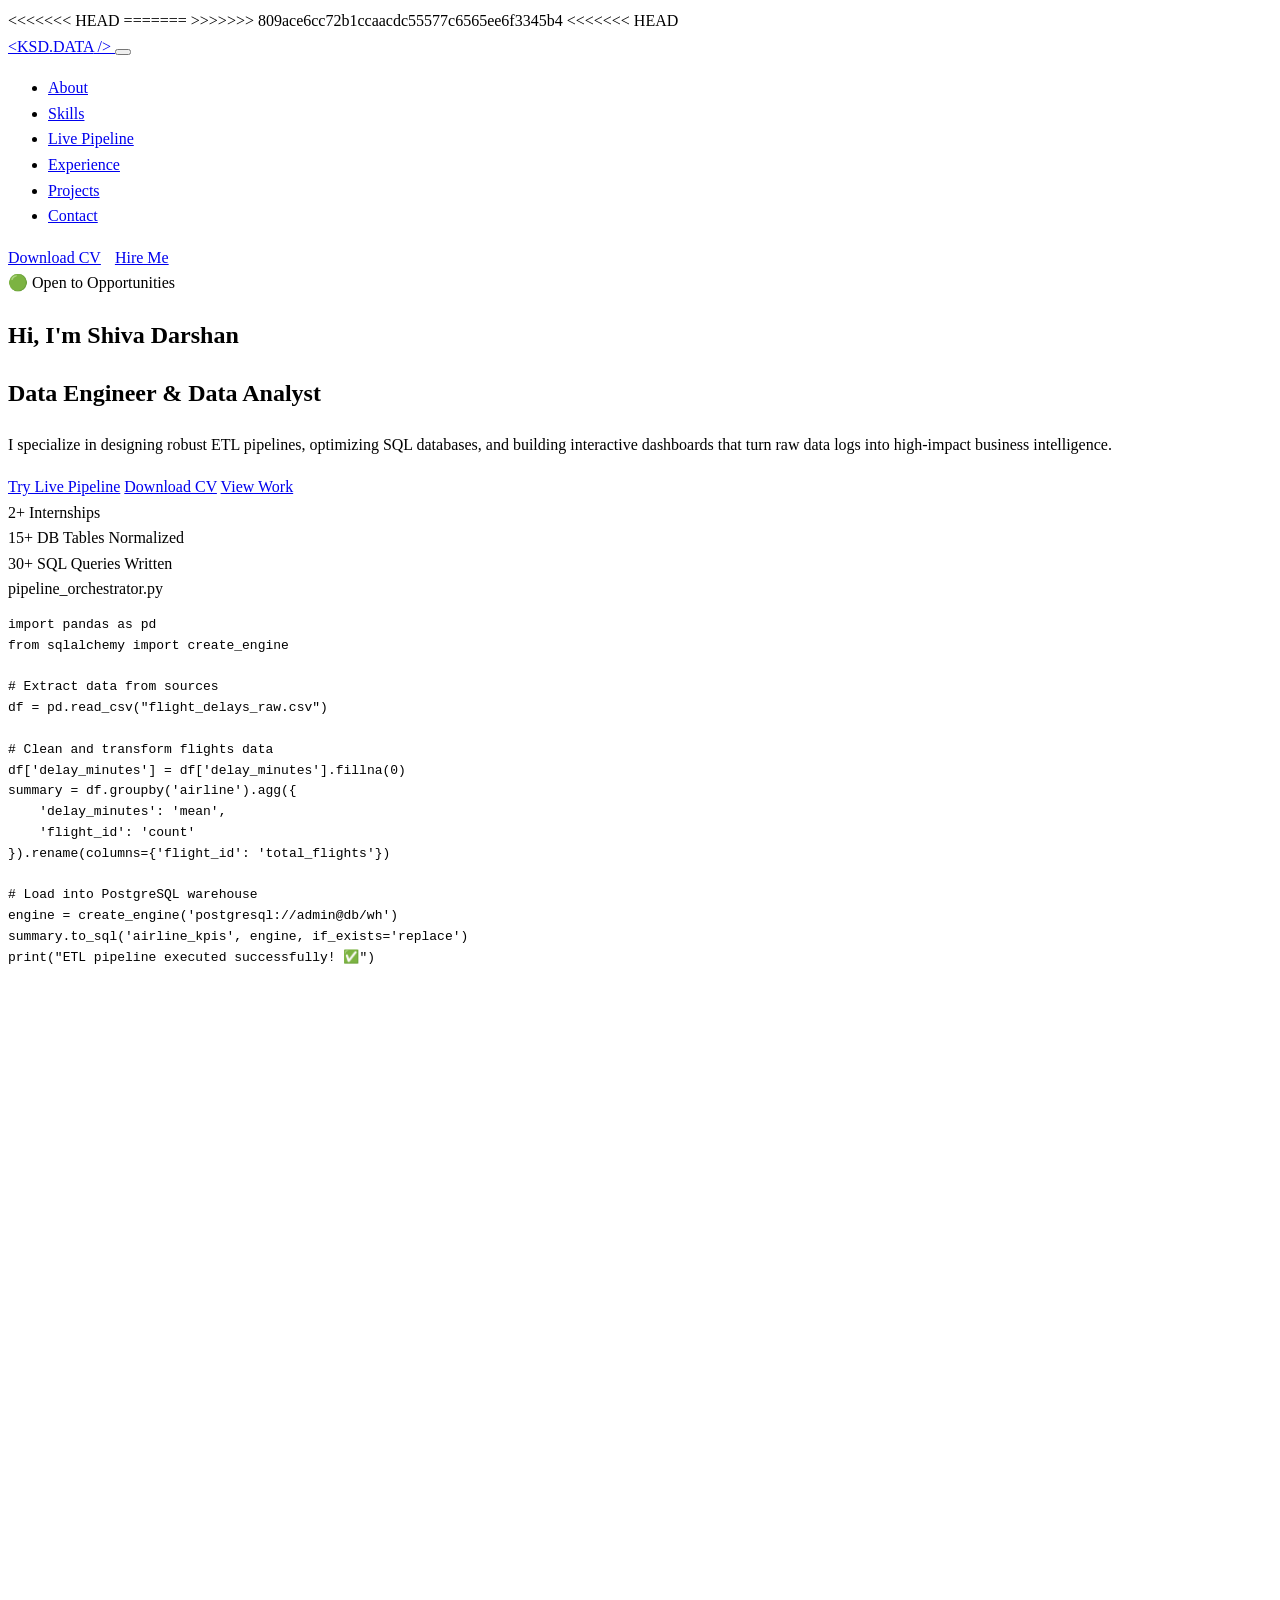
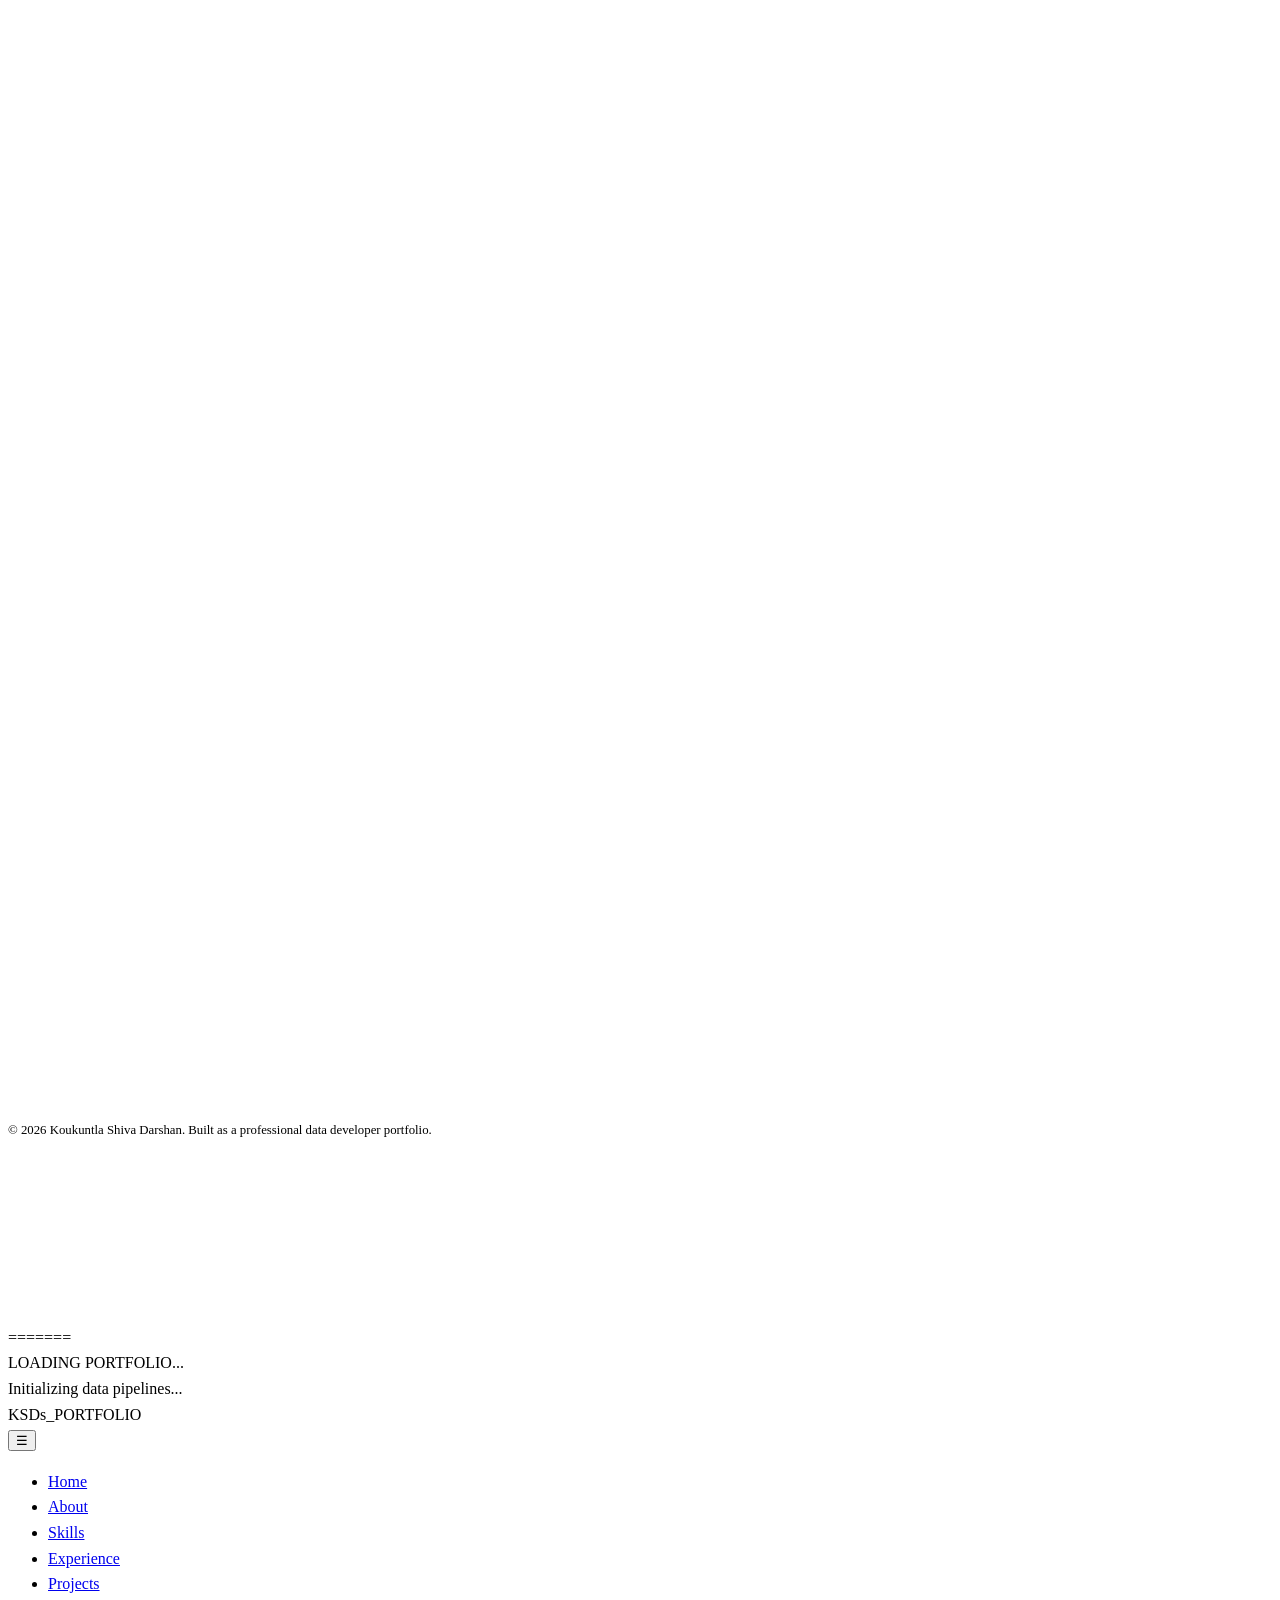
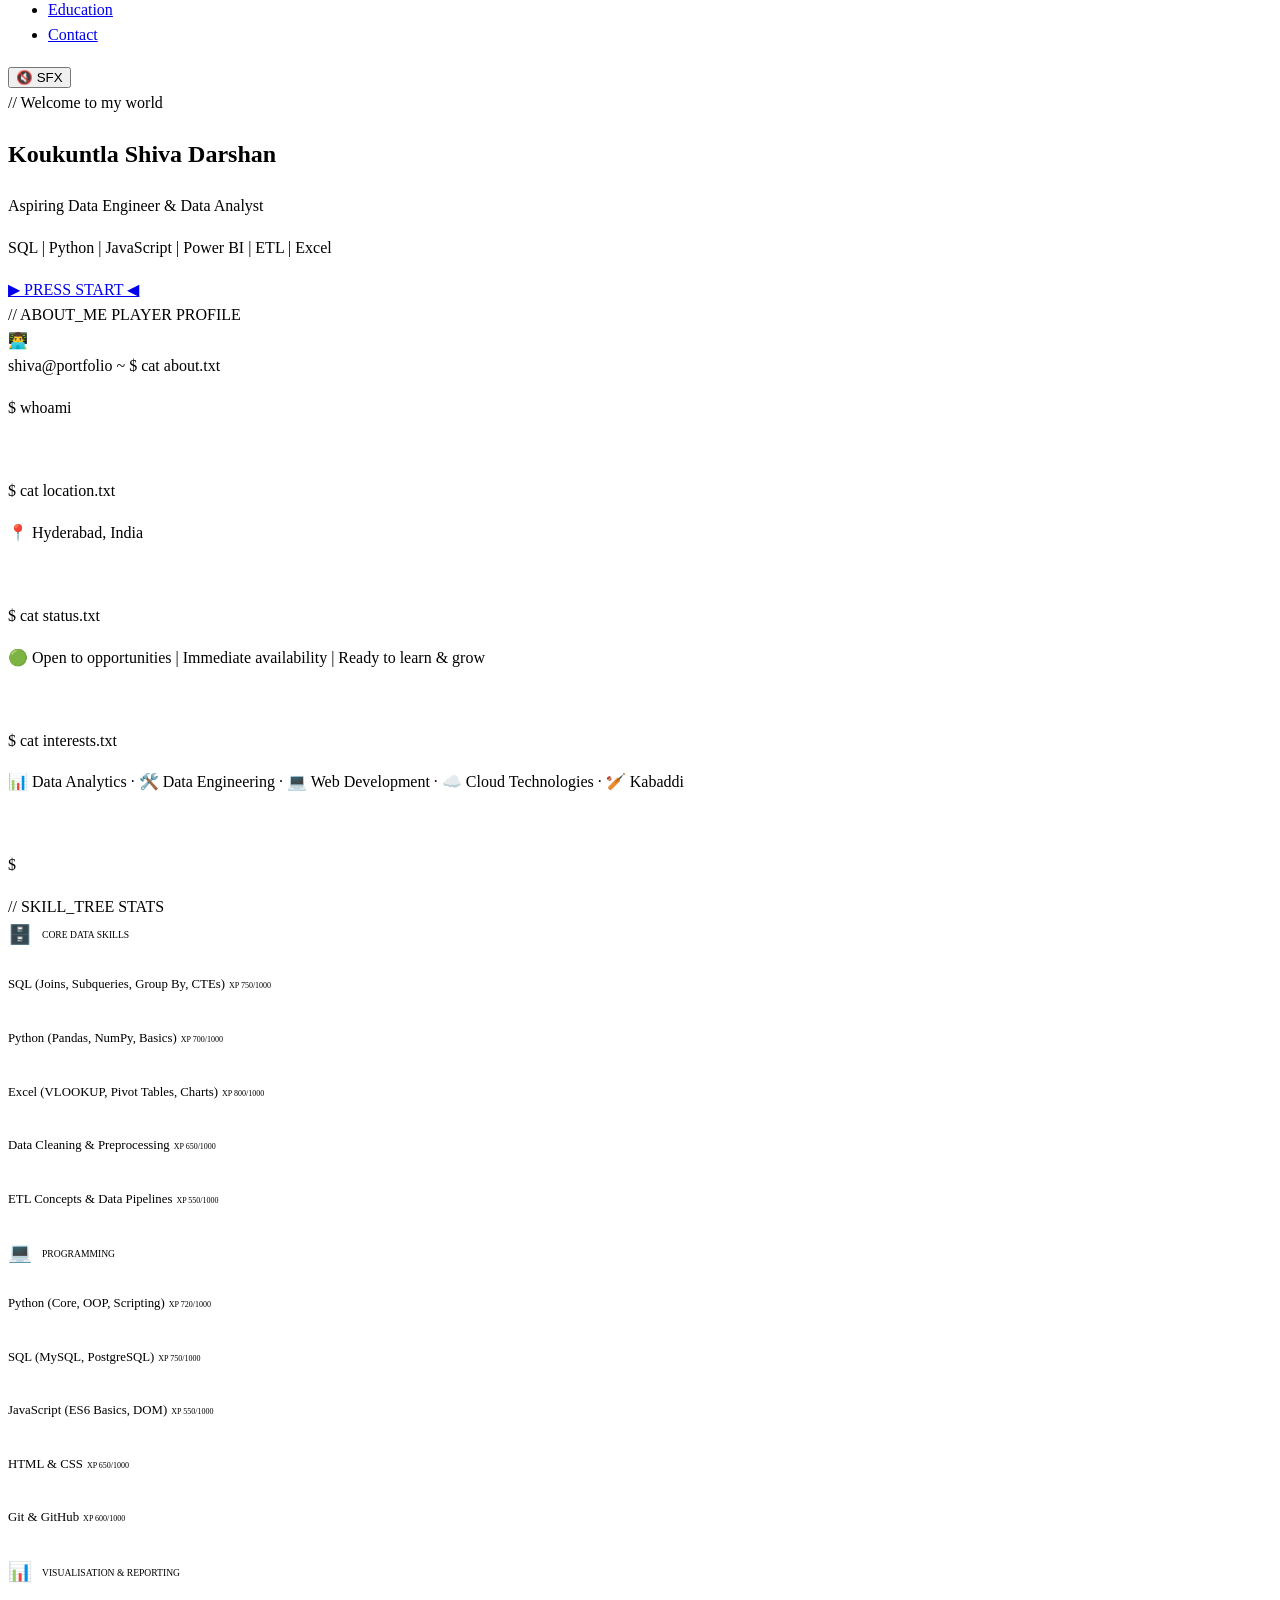
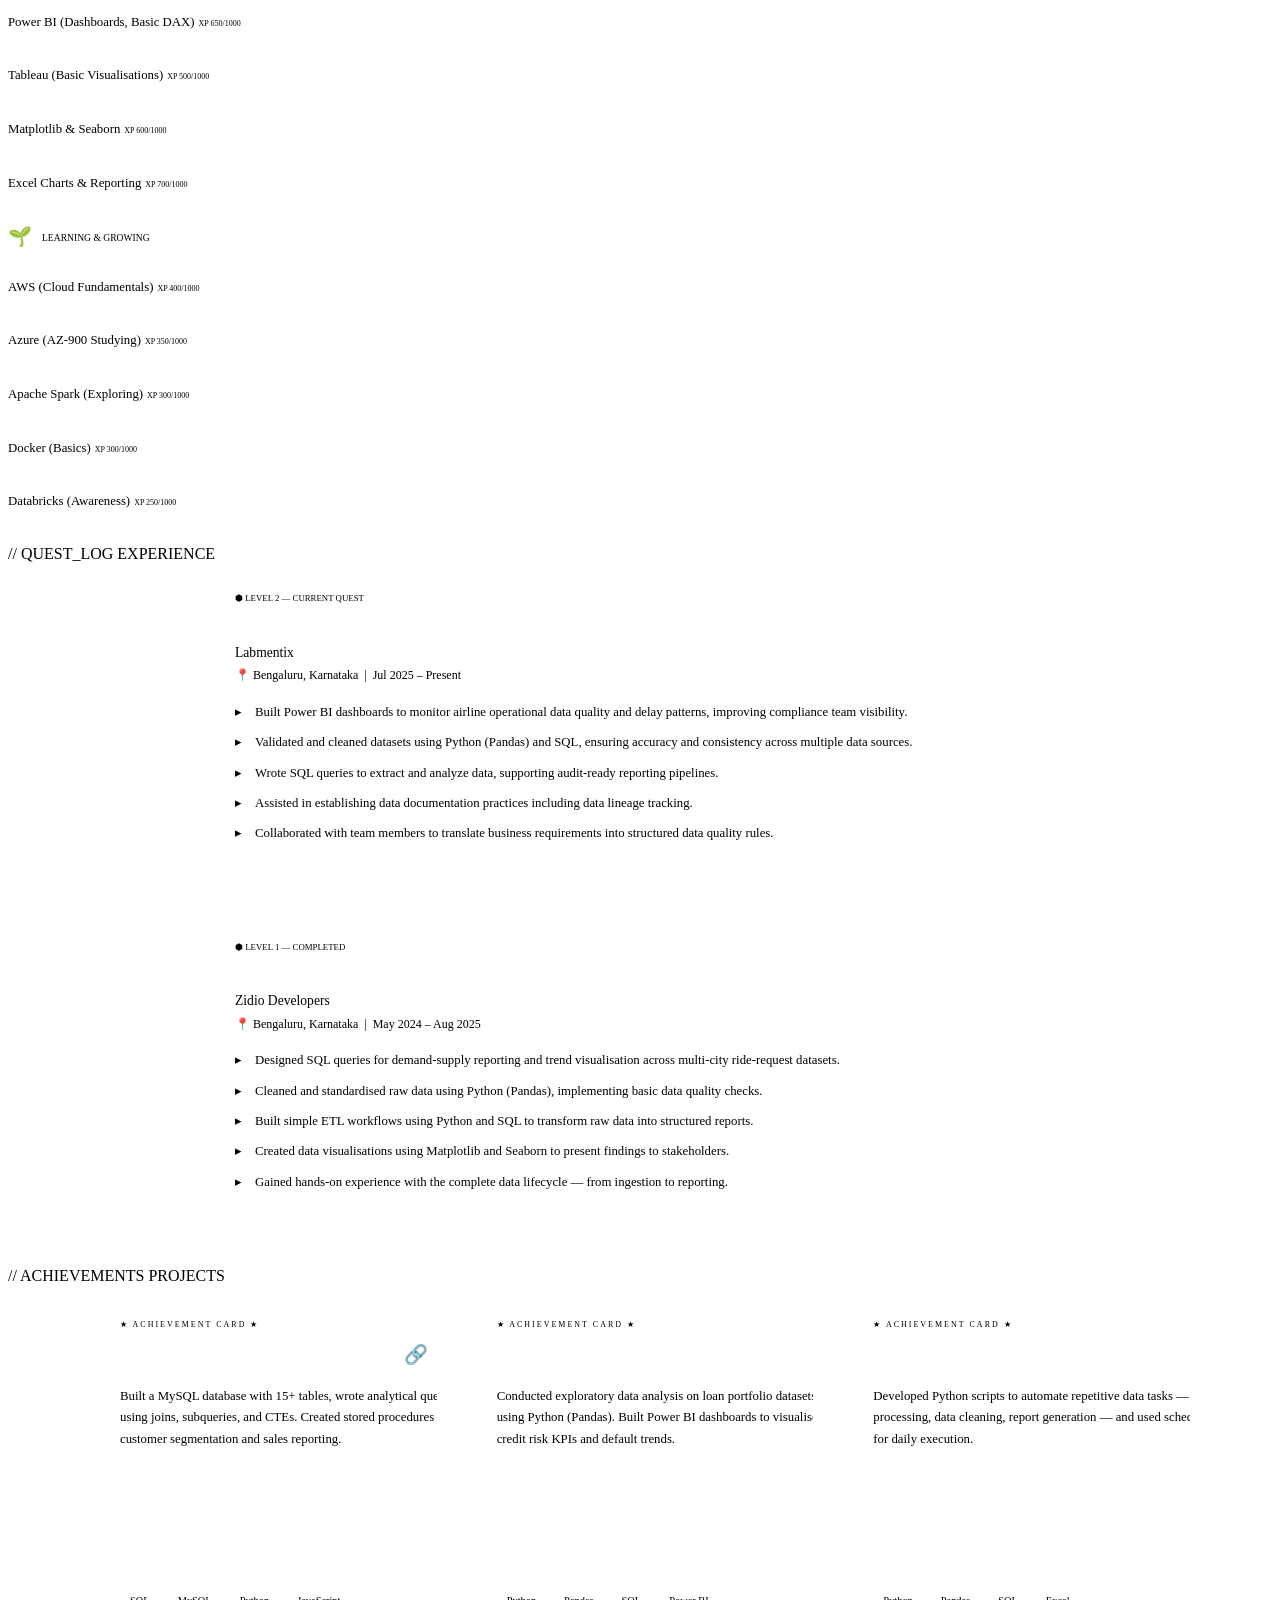
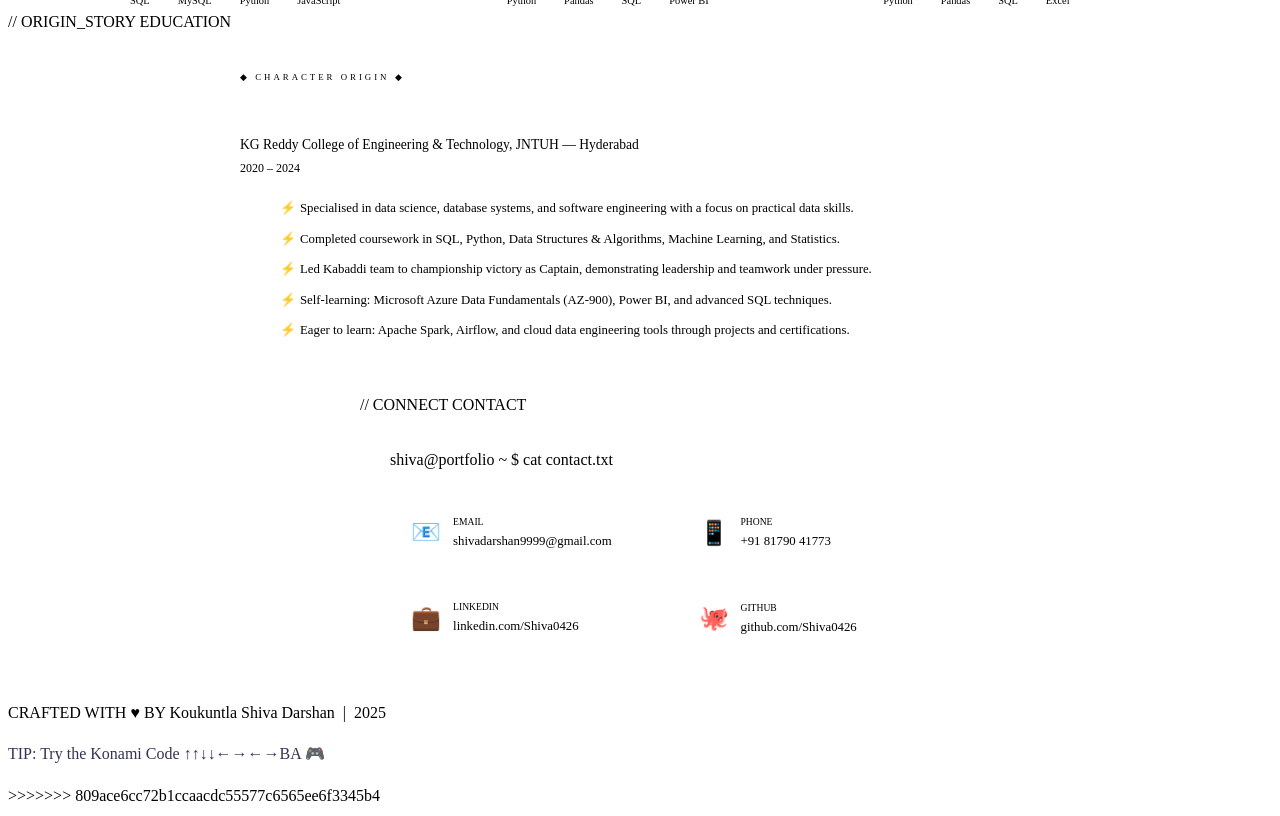
==== index.html @ c201e943 "Merge remote repository" ====
<!DOCTYPE html>
<html lang="en">
<<<<<<< HEAD
<head>
  <meta charset="UTF-8" />
  <meta name="viewport" content="width=device-width, initial-scale=1.0" />
  <title>Koukuntla Shiva Darshan — Data Engineer & Data Analyst Portfolio</title>
  <meta name="description" content="Portfolio of Koukuntla Shiva Darshan, a Data Engineer & Data Analyst specializing in SQL, Python, ETL, Power BI, and Cloud Data Pipelines. Explore interactive pipelines and analytics." />
  <meta name="keywords" content="Data Engineer, Data Analyst, SQL, Python, Power BI, ETL, AWS, Azure, Portfolio, Hyderabad, India" />
  <meta name="author" content="Koukuntla Shiva Darshan" />

  <!-- Open Graph -->
  <meta property="og:title" content="Koukuntla Shiva Darshan — Data Engineer & Data Analyst" />
  <meta property="og:description" content="Professional portfolio showcasing interactive ETL pipelines, custom SQL playgrounds, and data analytics dashboards." />
  <meta property="og:type" content="website" />
  <meta property="og:url" content="https://ksdmudiraj.in/" />
=======

<head>
  <meta charset="UTF-8" />
  <meta name="viewport" content="width=device-width, initial-scale=1.0" />
  <title>Shiva Darshan — Aspiring Data Engineer & Data Analyst</title>
  <meta name="description"
    content="Portfolio of Koukuntla Shiva Darshan — Aspiring Data Engineer & Data Analyst. SQL, Python, JavaScript, Power BI, ETL, Data Analytics." />
  <meta name="keywords"
    content="Fresher, Data Engineer, Data Analyst, SQL, Python, JavaScript, Power BI, ETL, Portfolio, Entry Level" />
  <meta name="author" content="Koukuntla Shiva Darshan" />

  <!-- Open Graph -->
  <meta property="og:title" content="Koukuntla Shiva Darshan — Aspiring Data Engineer & Data Analyst" />
  <meta property="og:description"
    content="Aspiring Data Engineer & Data Analyst | B.Tech CS Fresher | Gaming-themed interactive portfolio" />
  <meta property="og:type" content="website" />
>>>>>>> 809ace6cc72b1ccaacdc55577c6565ee6f3345b4

  <!-- Fonts -->
  <link rel="preconnect" href="https://fonts.googleapis.com" />
  <link rel="preconnect" href="https://fonts.gstatic.com" crossorigin />
<<<<<<< HEAD
  <link href="https://fonts.googleapis.com/css2?family=Plus+Jakarta+Sans:wght@300;400;500;600;700;800&family=JetBrains+Mono:wght@300;400;500;600;700&display=swap" rel="stylesheet" />

  <!-- Stylesheet -->
  <link rel="stylesheet" href="style.css" />
  
  <!-- Favicon -->
  <link rel="icon" href="data:image/svg+xml,<svg xmlns='http://www.w3.org/2000/svg' viewBox='0 0 100 100'><text y='.9em' font-size='90'>📊</text></svg>" />
</head>
<body>

  <!-- Background Cyber Grid & Glows -->
  <div class="cyber-grid"></div>
  <div class="glow-orb orb-1"></div>
  <div class="glow-orb orb-2"></div>

  <!-- Header & Navigation -->
  <header class="top-header" id="top-header">
    <div class="header-container">
      <a href="#hero" class="logo">
        <span class="logo-accent">&lt;</span>KSD<span class="logo-accent">.</span>DATA<span class="logo-accent"> /&gt;</span>
      </a>
      <button class="mobile-nav-toggle" id="mobile-toggle" aria-label="Toggle menu">
        <span class="bar"></span>
        <span class="bar"></span>
        <span class="bar"></span>
      </button>
      <nav class="nav-menu" id="nav-menu">
        <ul>
          <li><a href="#about" class="nav-link">About</a></li>
          <li><a href="#skills" class="nav-link">Skills</a></li>
          <li><a href="#dashboard" class="nav-link">Live Pipeline</a></li>
          <li><a href="#experience" class="nav-link">Experience</a></li>
          <li><a href="#projects" class="nav-link">Projects</a></li>
          <li><a href="#contact" class="nav-link">Contact</a></li>
        </ul>
      </nav>
      <div class="header-action">
        <a href="https://drive.google.com/file/d/1cshLt15JW816uaiCVzZV6-NplMUFuGNp/view?usp=drive_link" target="_blank" rel="noopener noreferrer" class="btn btn-outline" style="margin-right: 10px;">Download CV</a>
        <a href="mailto:shivadarshan9999@gmail.com" class="btn btn-primary">Hire Me</a>
      </div>
    </div>
  </header>

  <main>
    <!-- ═══════════════════════════════════════════ -->
    <!-- HERO SECTION -->
    <!-- ═══════════════════════════════════════════ -->
    <section id="hero" class="hero-section">
      <div class="container hero-container">
        <div class="hero-content">
          <div class="badge-container">
            <span class="badge badge-pulse">🟢 Open to Opportunities</span>
          </div>
          <h1 class="hero-title">
            Hi, I'm <span class="gradient-text">Shiva Darshan</span>
          </h1>
          <h2 class="hero-subtitle">Data Engineer & Data Analyst</h2>
          <p class="hero-description">
            I specialize in designing robust ETL pipelines, optimizing SQL databases, and building interactive dashboards that turn raw data logs into high-impact business intelligence.
          </p>
          <div class="hero-actions">
            <a href="#dashboard" class="btn btn-primary">Try Live Pipeline</a>
            <a href="https://drive.google.com/file/d/1cshLt15JW816uaiCVzZV6-NplMUFuGNp/view?usp=drive_link" target="_blank" rel="noopener noreferrer" class="btn btn-secondary">Download CV</a>
            <a href="#projects" class="btn btn-outline">View Work</a>
          </div>
          <div class="hero-stats">
            <div class="stat-item">
              <span class="stat-num">2+</span>
              <span class="stat-label">Internships</span>
            </div>
            <div class="stat-item">
              <span class="stat-num">15+</span>
              <span class="stat-label">DB Tables Normalized</span>
            </div>
            <div class="stat-item">
              <span class="stat-num">30+</span>
              <span class="stat-label">SQL Queries Written</span>
            </div>
          </div>
        </div>
        <div class="hero-visual">
          <div class="visual-card">
            <div class="card-header">
              <span class="dot red"></span>
              <span class="dot yellow"></span>
              <span class="dot green"></span>
              <span class="card-title">pipeline_orchestrator.py</span>
            </div>
            <div class="card-body">
              <pre><code class="language-python"><span class="pl-k">import</span> pandas <span class="pl-k">as</span> pd
<span class="pl-k">from</span> sqlalchemy <span class="pl-k">import</span> create_engine

<span class="pl-c"># Extract data from sources</span>
df = pd.read_csv(<span class="pl-s">"flight_delays_raw.csv"</span>)

<span class="pl-c"># Clean and transform flights data</span>
df[<span class="pl-s">'delay_minutes'</span>] = df[<span class="pl-s">'delay_minutes'</span>].fillna(<span class="pl-c1">0</span>)
summary = df.groupby(<span class="pl-s">'airline'</span>).agg({
    <span class="pl-s">'delay_minutes'</span>: <span class="pl-s">'mean'</span>,
    <span class="pl-s">'flight_id'</span>: <span class="pl-s">'count'</span>
}).rename(columns={<span class="pl-s">'flight_id'</span>: <span class="pl-s">'total_flights'</span>})

<span class="pl-c"># Load into PostgreSQL warehouse</span>
engine = create_engine(<span class="pl-s">'postgresql://admin@db/wh'</span>)
summary.to_sql(<span class="pl-s">'airline_kpis'</span>, engine, if_exists=<span class="pl-s">'replace'</span>)
<span class="pl-en">print</span>(<span class="pl-s">"ETL pipeline executed successfully! ✅"</span>)</code></pre>
            </div>
          </div>
        </div>
      </div>
    </section>

    <!-- ═══════════════════════════════════════════ -->
    <!-- ABOUT SECTION -->
    <!-- ═══════════════════════════════════════════ -->
    <section id="about" class="about-section scroll-reveal">
      <div class="container">
        <div class="section-title-wrapper">
          <h2 class="section-title">// About Me</h2>
          <span class="section-subtitle">profile_card.json</span>
        </div>
        <div class="about-grid">
          <div class="about-bio-terminal">
            <div class="terminal-header">
              <span class="dot red"></span>
              <span class="dot yellow"></span>
              <span class="dot green"></span>
              <span class="terminal-title">shiva@data-core:~$ whoami</span>
            </div>
            <div class="terminal-body" id="bio-terminal">
              <p class="terminal-line"><span class="terminal-prompt">$</span> cat summary.txt</p>
              <p class="terminal-output" id="typewriter-output"></p>
              <div class="terminal-interactive-options">
                <button class="terminal-btn active" data-cmd="location">location.sh</button>
                <button class="terminal-btn" data-cmd="interests">interests.log</button>
                <button class="terminal-btn" data-cmd="education">origin_story.txt</button>
                <button class="terminal-btn" data-cmd="certifications">goals.json</button>
              </div>
              <div class="terminal-interactive-content" id="terminal-content">
                <!-- Filled dynamically by script.js -->
              </div>
            </div>
          </div>
          <div class="about-card-profile">
            <div class="avatar-frame">
              <div class="avatar-circle">
                <span class="avatar-text">SD</span>
              </div>
            </div>
            <div class="profile-details">
              <h3>Koukuntla Shiva Darshan</h3>
              <p class="role">Data Engineer & Analyst</p>
              <div class="profile-info-list">
                <div class="info-item">
                  <span class="info-label">Current:</span>
                  <span class="info-val">Data Analyst Intern at Labmentix</span>
                </div>
                <div class="info-item">
                  <span class="info-label">Degree:</span>
                  <span class="info-val">B.Tech CS (Data Science)</span>
                </div>
                <div class="info-item">
                  <span class="info-label">Location:</span>
                  <span class="info-val">Hyderabad, India</span>
                </div>
              </div>
            </div>
          </div>
        </div>
      </div>
    </section>

    <!-- ═══════════════════════════════════════════ -->
    <!-- SKILLS SECTION -->
    <!-- ═══════════════════════════════════════════ -->
    <section id="skills" class="skills-section scroll-reveal">
      <div class="container">
        <div class="section-title-wrapper">
          <h2 class="section-title">// Skill Tree</h2>
          <span class="section-subtitle">system_capabilities.conf</span>
        </div>
        <div class="skills-grid">
          
          <!-- Category 1: Core Data Engineering -->
          <div class="skill-card">
            <div class="skill-icon-wrapper cyan">
              <svg xmlns="http://www.w3.org/2000/svg" width="24" height="24" viewBox="0 0 24 24" fill="none" stroke="currentColor" stroke-width="2" stroke-linecap="round" stroke-linejoin="round"><path d="M4 15s1-1 4-1 5 2 8 2 4-1 4-1V3s-1 1-4 1-5-2-8-2-4 1-4 1z"></path><line x1="4" y1="22" x2="4" y2="15"></line></svg>
            </div>
            <h3>Data Engineering & ETL</h3>
            <p class="skill-card-desc">Designing data extraction, cleaning workflows, schema design, and load operations.</p>
            <ul class="skill-list">
              <li>
                <div class="skill-info"><span class="name">ETL Pipelines</span><span class="percentage">75%</span></div>
                <div class="progress-bar"><div class="progress progress-cyan" data-width="75"></div></div>
              </li>
              <li>
                <div class="skill-info"><span class="name">Data Cleaning & Pandas</span><span class="percentage">80%</span></div>
                <div class="progress-bar"><div class="progress progress-cyan" data-width="80"></div></div>
              </li>
              <li>
                <div class="skill-info"><span class="name">Database Schema Design</span><span class="percentage">70%</span></div>
                <div class="progress-bar"><div class="progress progress-cyan" data-width="70"></div></div>
              </li>
            </ul>
          </div>

          <!-- Category 2: Databases & SQL -->
          <div class="skill-card">
            <div class="skill-icon-wrapper purple">
              <svg xmlns="http://www.w3.org/2000/svg" width="24" height="24" viewBox="0 0 24 24" fill="none" stroke="currentColor" stroke-width="2" stroke-linecap="round" stroke-linejoin="round"><ellipse cx="12" cy="5" rx="9" ry="3"></ellipse><path d="M3 5v14c0 1.66 4 3 9 3s9-1.34 9-3V5"></path><path d="M3 12c0 1.66 4 3 9 3s9-1.34 9-3"></path></svg>
            </div>
            <h3>Databases & Queries</h3>
            <p class="skill-card-desc">Writing highly performant queries, analytics aggregates, CTEs, window functions, and stored procedures.</p>
            <ul class="skill-list">
              <li>
                <div class="skill-info"><span class="name">SQL (MySQL, PostgreSQL)</span><span class="percentage">85%</span></div>
                <div class="progress-bar"><div class="progress progress-purple" data-width="85"></div></div>
              </li>
              <li>
                <div class="skill-info"><span class="name">Complex Joins & Aggregates</span><span class="percentage">80%</span></div>
                <div class="progress-bar"><div class="progress progress-purple" data-width="80"></div></div>
              </li>
              <li>
                <div class="skill-info"><span class="name">CTEs & Subqueries</span><span class="percentage">80%</span></div>
                <div class="progress-bar"><div class="progress progress-purple" data-width="80"></div></div>
              </li>
            </ul>
          </div>

          <!-- Category 3: Analytics & Visualisation -->
          <div class="skill-card">
            <div class="skill-icon-wrapper emerald">
              <svg xmlns="http://www.w3.org/2000/svg" width="24" height="24" viewBox="0 0 24 24" fill="none" stroke="currentColor" stroke-width="2" stroke-linecap="round" stroke-linejoin="round"><path d="M3 3v18h18"></path><path d="M18.7 8l-5.1 5.2-2.8-2.7L7 14.3"></path></svg>
            </div>
            <h3>Analytics & BI</h3>
            <p class="skill-card-desc">Translating complex datasets into beautiful, interactive, and actionable dashboards for stakeholders.</p>
            <ul class="skill-list">
              <li>
                <div class="skill-info"><span class="name">Power BI (Basic DAX, Reports)</span><span class="percentage">75%</span></div>
                <div class="progress-bar"><div class="progress progress-emerald" data-width="75"></div></div>
              </li>
              <li>
                <div class="skill-info"><span class="name">Matplotlib & Seaborn</span><span class="percentage">70%</span></div>
                <div class="progress-bar"><div class="progress progress-emerald" data-width="70"></div></div>
              </li>
              <li>
                <div class="skill-info"><span class="name">Excel (Pivots, Formulas)</span><span class="percentage">85%</span></div>
                <div class="progress-bar"><div class="progress progress-emerald" data-width="85"></div></div>
              </li>
            </ul>
          </div>

          <!-- Category 4: Cloud & Tools -->
          <div class="skill-card">
            <div class="skill-icon-wrapper orange">
              <svg xmlns="http://www.w3.org/2000/svg" width="24" height="24" viewBox="0 0 24 24" fill="none" stroke="currentColor" stroke-width="2" stroke-linecap="round" stroke-linejoin="round"><path d="M18 10h-1.26A8 8 0 1 0 9 20h9a5 5 0 0 0 0-10z"></path></svg>
            </div>
            <h3>Cloud & Frameworks</h3>
            <p class="skill-card-desc">Studying and deploying solutions on cloud platforms, version control, and automation scheduling.</p>
            <ul class="skill-list">
              <li>
                <div class="skill-info"><span class="name">Git & GitHub</span><span class="percentage">75%</span></div>
                <div class="progress-bar"><div class="progress progress-orange" data-width="75"></div></div>
              </li>
              <li>
                <div class="skill-info"><span class="name">Cloud Fundamentals (AWS/Azure)</span><span class="percentage">50%</span></div>
                <div class="progress-bar"><div class="progress progress-orange" data-width="50"></div></div>
              </li>
              <li>
                <div class="skill-info"><span class="name">Apache Spark & Airflow</span><span class="percentage">40%</span></div>
                <div class="progress-bar"><div class="progress progress-orange" data-width="40"></div></div>
              </li>
            </ul>
          </div>

        </div>
      </div>
    </section>

    <!-- ═══════════════════════════════════════════ -->
    <!-- LIVE DATA DASHBOARD / ETL PIPELINE SIMULATOR -->
    <!-- ═══════════════════════════════════════════ -->
    <section id="dashboard" class="dashboard-section scroll-reveal">
      <div class="container">
        <div class="section-title-wrapper">
          <h2 class="section-title">// Live Pipeline & SQL Playground</h2>
          <span class="section-subtitle">realtime_etl_monitor.exe</span>
        </div>
        
        <p class="dashboard-intro">
          As a Data Engineer, I build pipelines that run silently in the background. Here is a live simulation of a mock pipeline processing airline delays and transactions, alongside a sandbox to run SQL queries on the output.
        </p>

        <div class="dashboard-grid">
          <!-- Column 1: Pipeline Flow & Logger -->
          <div class="pipeline-card">
            <div class="card-header">
              <span class="status-indicator live"></span> Live Pipeline Monitor
            </div>
            <div class="pipeline-flow">
              <div class="flow-node active" id="node-ingest">
                <span class="node-icon">📥</span>
                <span class="node-label">Ingest CSV</span>
              </div>
              <div class="flow-arrow" id="arrow-1"><span></span></div>
              <div class="flow-node" id="node-transform">
                <span class="node-icon">⚙️</span>
                <span class="node-label">Pandas Clean</span>
              </div>
              <div class="flow-arrow" id="arrow-2"><span></span></div>
              <div class="flow-node" id="node-load">
                <span class="node-icon">📤</span>
                <span class="node-label">Postgres LOAD</span>
              </div>
            </div>
            
            <div class="pipeline-metrics">
              <div class="metric-box">
                <span class="metric-val" id="metric-rate">1,250</span>
                <span class="metric-lbl">rows/sec</span>
              </div>
              <div class="metric-box">
                <span class="metric-val" id="metric-success">100%</span>
                <span class="metric-lbl">success rate</span>
              </div>
              <div class="metric-box">
                <span class="metric-val" id="metric-latency">42ms</span>
                <span class="metric-lbl">latency</span>
              </div>
            </div>

            <div class="pipeline-logger">
              <div class="logger-header">System Event Logs</div>
              <div class="logger-body" id="log-console">
                <div class="log-line info">[INFO] System initialized. Ready for ingestion.</div>
              </div>
            </div>
          </div>

          <!-- Column 2: SQL Playground -->
          <div class="sql-card">
            <div class="card-header">
              SQL Playground Sandbox
            </div>
            <div class="sql-editor">
              <div class="sql-instructions">Choose a preset analytical query to run against the database:</div>
              <div class="query-selector-wrapper">
                <select id="query-selector" aria-label="Select SQL Query Preset">
                  <option value="flights_summary">SELECT airline, COUNT(*), AVG(delay_minutes) FROM flights GROUP BY airline</option>
                  <option value="high_delays">SELECT flight_id, airline, delay_minutes FROM flights WHERE delay_minutes > 45</option>
                  <option value="route_delays">SELECT origin, destination, AVG(delay_minutes) FROM flights GROUP BY origin, destination</option>
                  <option value="schema_info">EXPLAIN SELECT * FROM flights</option>
                </select>
                <button class="btn btn-primary" id="btn-run-query">Run Query</button>
              </div>
              
              <div class="sql-terminal">
                <div class="terminal-prompt-line">
                  <span class="sql-prompt">postgres=#</span>
                  <span class="sql-input-display" id="sql-input-preview">SELECT airline, COUNT(*), AVG(delay_minutes) FROM flights GROUP BY airline;</span>
                </div>
              </div>

              <div class="sql-results">
                <div class="results-header">Query Results <span class="rows-count" id="results-count">(3 rows returned)</span></div>
                <div class="table-wrapper">
                  <table id="sql-results-table">
                    <thead>
                      <!-- Populated dynamically -->
                    </thead>
                    <tbody>
                      <!-- Populated dynamically -->
                    </tbody>
                  </table>
                </div>
              </div>
            </div>
          </div>

        </div>
      </div>
    </section>

    <!-- ═══════════════════════════════════════════ -->
    <!-- EXPERIENCE SECTION -->
    <!-- ═══════════════════════════════════════════ -->
    <section id="experience" class="experience-section scroll-reveal">
      <div class="container">
        <div class="section-title-wrapper">
          <h2 class="section-title">// Work Experience & Education</h2>
          <span class="section-subtitle">career_history.db</span>
        </div>

        <div class="timeline-container">
          <!-- Timeline line -->
          <div class="timeline-line"></div>

          <!-- Item 1: Labmentix -->
          <div class="timeline-item left">
            <div class="timeline-dot"></div>
            <div class="timeline-content">
              <span class="timeline-date">Jul 2025 – Present</span>
              <h3 class="timeline-job-title">Data Analyst (Intern)</h3>
              <h4 class="timeline-company">Labmentix <span class="timeline-loc">📍 Bengaluru, Karnataka (Remote)</span></h4>
              <ul class="timeline-details">
                <li>Built comprehensive Power BI dashboards to track airline operational metrics, delay patterns, and compliance rules.</li>
                <li>Cleaned, imputed, and verified datasets using Python (Pandas) and SQL queries, ensuring production data quality.</li>
                <li>Maintained and updated documentation of key data pipelines, supporting data lineage logs.</li>
                <li>Mapped business analytics requests into structured SQL queries and data validation scripts.</li>
              </ul>
              <div class="timeline-tags">
                <span class="tag">SQL</span>
                <span class="tag">Python</span>
                <span class="tag">Pandas</span>
                <span class="tag">Power BI</span>
                <span class="tag">Data Quality</span>
              </div>
            </div>
          </div>

          <!-- Item 2: Zidio Developers -->
          <div class="timeline-item right">
            <div class="timeline-dot"></div>
            <div class="timeline-content">
              <span class="timeline-date">May 2024 – Aug 2025</span>
              <h3 class="timeline-job-title">Data Science & Analytics Intern</h3>
              <h4 class="timeline-company">Zidio Developers <span class="timeline-loc">📍 Bengaluru, Karnataka (Remote)</span></h4>
              <ul class="timeline-details">
                <li>Designed analytical SQL queries to evaluate demand-supply balances in ride-share request datasets.</li>
                <li>Built automated Python scripts using Pandas for data staging, cleaning, and simple ETL file loading.</li>
                <li>Visualized key patterns (e.g. peak hours, high-density areas) using Matplotlib and Seaborn for business teams.</li>
                <li>Gained hands-on knowledge of end-to-end data pipelines from CSV files to database staging.</li>
              </ul>
              <div class="timeline-tags">
                <span class="tag">Python</span>
                <span class="tag">Pandas</span>
                <span class="tag">SQL</span>
                <span class="tag">Matplotlib</span>
                <span class="tag">ETL Staging</span>
              </div>
            </div>
          </div>

          <!-- Item 3: B.Tech -->
          <div class="timeline-item left">
            <div class="timeline-dot"></div>
            <div class="timeline-content">
              <span class="timeline-date">2020 – 2024</span>
              <h3 class="timeline-job-title">B.Tech in Computer Science & Engineering (Data Science)</h3>
              <h4 class="timeline-company">KG Reddy College of Engineering & Technology, JNTUH <span class="timeline-loc">📍 Hyderabad, India</span></h4>
              <ul class="timeline-details">
                <li>Specialized in data engineering, cloud concepts, structures & algorithms, and databases.</li>
                <li>Acquired foundation in database structures, SQL, data structures, and python scripting.</li>
                <li>Captain of the College Kabaddi Team, leading the squad to tournament victories (honing leadership and collaboration under pressure).</li>
              </ul>
              <div class="timeline-tags">
                <span class="tag">CS Core</span>
                <span class="tag">Databases</span>
                <span class="tag">Python Core</span>
                <span class="tag">Data Structures</span>
                <span class="tag">Leadership</span>
              </div>
            </div>
          </div>

        </div>
      </div>
    </section>

    <!-- ═══════════════════════════════════════════ -->
    <!-- PROJECTS SECTION -->
    <!-- ═══════════════════════════════════════════ -->
    <section id="projects" class="projects-section scroll-reveal">
      <div class="container">
        <div class="section-title-wrapper">
          <h2 class="section-title">// Featured Projects</h2>
          <span class="section-subtitle">data_repositories.log</span>
        </div>

        <div class="projects-grid">
          <!-- Project 1 -->
          <div class="project-card">
            <div class="project-image-placeholder">
              <svg xmlns="http://www.w3.org/2000/svg" viewBox="0 0 400 200" fill="none">
                <rect width="400" height="200" fill="%231a1a2e"/>
                <path d="M50 150 L120 80 L200 120 L300 50 L350 90" stroke="%2300f0ff" stroke-width="3" stroke-linecap="round" stroke-linejoin="round"/>
                <circle cx="50" cy="150" r="5" fill="%23ff00e5"/>
                <circle cx="120" cy="80" r="5" fill="%23ff00e5"/>
                <circle cx="200" cy="120" r="5" fill="%23ff00e5"/>
                <circle cx="300" cy="50" r="5" fill="%23ff00e5"/>
                <circle cx="350" cy="90" r="5" fill="%23ff00e5"/>
                <text x="20" y="40" fill="%238888aa" font-family="monospace" font-size="12">SQL Schema: normalized platform</text>
              </svg>
            </div>
            <div class="project-content">
              <h3>E-Commerce SQL Analytics</h3>
              <p>Designed a fully normalized MySQL database schema featuring 15+ tables. Developed 30+ complex queries incorporating windows, CTEs, and aggregation rules, alongside stored procedures for RFM user segmentation.</p>
              <div class="project-tags">
                <span class="tag">MySQL</span>
                <span class="tag">SQL</span>
                <span class="tag">Schema Design</span>
                <span class="tag">Stored Procs</span>
              </div>
              <div class="project-links">
                <a href="https://github.com/Shiva0426/E-Commerce-Database" class="project-link" target="_blank" rel="noopener noreferrer">
                  <svg xmlns="http://www.w3.org/2000/svg" width="20" height="20" viewBox="0 0 24 24" fill="none" stroke="currentColor" stroke-width="2" stroke-linecap="round" stroke-linejoin="round"><path d="M9 19c-5 1.5-5-2.5-7-3m14 6v-3.87a3.37 3.37 0 0 0-.94-2.61c3.14-.35 6.44-1.54 6.44-7A5.44 5.44 0 0 0 20 4.77 5.07 5.07 0 0 0 19.91 1S18.73.65 16 2.48a13.38 13.38 0 0 0-7 0C6.27.65 5.09 1 5.09 1A5.07 5.07 0 0 0 5 4.77a5.44 5.44 0 0 0-1.5 3.78c0 5.42 3.3 6.61 6.44 7A3.37 3.37 0 0 0 9 18.13V22"></path></svg>
                  Repository ↗
                </a>
              </div>
            </div>
          </div>

          <!-- Project 2 -->
          <div class="project-card">
            <div class="project-image-placeholder">
              <svg xmlns="http://www.w3.org/2000/svg" viewBox="0 0 400 200" fill="none">
                <rect width="400" height="200" fill="%231a1a2e"/>
                <rect x="50" y="80" width="60" height="70" fill="%23b400ff" opacity="0.8"/>
                <rect x="130" y="40" width="60" height="110" fill="%23b400ff" opacity="0.8"/>
                <rect x="210" y="90" width="60" height="60" fill="%23b400ff" opacity="0.8"/>
                <rect x="290" y="60" width="60" height="90" fill="%23b400ff" opacity="0.8"/>
                <text x="20" y="30" fill="%238888aa" font-family="monospace" font-size="12">Power BI Default Risk EDA</text>
              </svg>
            </div>
            <div class="project-content">
              <h3>Banking Credit Risk Analytics</h3>
              <p>Cleaned and analyzed massive loan applicant portfolios using Python (Pandas/NumPy) to identify drivers of default. Built responsive Power BI dashboards to display risk indicators, KPIs, and demographic insights.</p>
              <div class="project-tags">
                <span class="tag">Python</span>
                <span class="tag">Pandas</span>
                <span class="tag">Power BI</span>
                <span class="tag">Risk Analysis</span>
              </div>
              <div class="project-links">
                <span class="project-link disabled">
                  Internal Project
                </span>
              </div>
            </div>
          </div>

          <!-- Project 3 -->
          <div class="project-card">
            <div class="project-image-placeholder">
              <svg xmlns="http://www.w3.org/2000/svg" viewBox="0 0 400 200" fill="none">
                <rect width="400" height="200" fill="%231a1a2e"/>
                <line x1="50" y1="100" x2="350" y2="100" stroke="%2339ff14" stroke-width="2" stroke-dasharray="5 5"/>
                <circle cx="100" cy="100" r="15" fill="%231a1a2e" stroke="%2339ff14" stroke-width="2"/>
                <circle cx="200" cy="100" r="15" fill="%231a1a2e" stroke="%2339ff14" stroke-width="2"/>
                <circle cx="300" cy="100" r="15" fill="%231a1a2e" stroke="%2339ff14" stroke-width="2"/>
                <text x="92" y="104" fill="%2339ff14" font-family="monospace" font-size="12">R</text>
                <text x="192" y="104" fill="%2339ff14" font-family="monospace" font-size="12">T</text>
                <text x="292" y="104" fill="%2339ff14" font-family="monospace" font-size="12">L</text>
                <text x="20" y="30" fill="%238888aa" font-family="monospace" font-size="12">Python Automation Scheduler</text>
              </svg>
            </div>
            <div class="project-content">
              <h3>ETL File Processing Automation</h3>
              <p>Designed lightweight Python automated systems that clean CSV input feeds daily, perform schema checking, and use SQLALchemy to ingest records into an analytics database, triggering HTML alerts on validation failures.</p>
              <div class="project-tags">
                <span class="tag">Python</span>
                <span class="tag">SQLAlchemy</span>
                <span class="tag">Data Quality</span>
                <span class="tag">Automation</span>
              </div>
              <div class="project-links">
                <span class="project-link disabled">
                  Internal Scripts
                </span>
              </div>
            </div>
          </div>
        </div>
      </div>
    </section>

    <!-- ═══════════════════════════════════════════ -->
    <!-- CONTACT SECTION -->
    <!-- ═══════════════════════════════════════════ -->
    <section id="contact" class="contact-section scroll-reveal">
      <div class="container">
        <div class="section-title-wrapper">
          <h2 class="section-title">// Connect</h2>
          <span class="section-subtitle">socket_connections.info</span>
        </div>

        <div class="contact-card">
          <div class="contact-intro">
            <h3>Let's Collaborate</h3>
            <p>I'm currently looking for full-time Data Engineer, Associate Data Engineer, or Data Analyst roles. If you have a role available, or simply want to chat about SQL optimization, ETL setups, or Kabaddi strategies — reach out!</p>
          </div>
          
          <div class="contact-grid">
            <div class="contact-item" id="copy-email" data-clipboard="shivadarshan9999@gmail.com">
              <div class="contact-icon">📧</div>
              <div class="contact-info">
                <span class="contact-label">Email</span>
                <span class="contact-val">shivadarshan9999@gmail.com</span>
              </div>
              <button class="btn-copy" aria-label="Copy email">Copy</button>
            </div>

            <div class="contact-item" id="copy-phone" data-clipboard="+918179041773">
              <div class="contact-icon">📱</div>
              <div class="contact-info">
                <span class="contact-label">Phone</span>
                <span class="contact-val">+91 81790 41773</span>
              </div>
              <button class="btn-copy" aria-label="Copy phone number">Copy</button>
            </div>

            <a href="https://www.linkedin.com/in/shiva4826/" target="_blank" rel="noopener noreferrer" class="contact-item link-item">
              <div class="contact-icon">💼</div>
              <div class="contact-info">
                <span class="contact-label">LinkedIn</span>
                <span class="contact-val">linkedin.com/in/shiva4826/</span>
              </div>
              <span class="arrow-indicator">↗</span>
            </a>

            <a href="https://github.com/Shiva0426" target="_blank" rel="noopener noreferrer" class="contact-item link-item">
              <div class="contact-icon">🐙</div>
              <div class="contact-info">
                <span class="contact-label">GitHub</span>
                <span class="contact-val">github.com/Shiva0426</span>
              </div>
              <span class="arrow-indicator">↗</span>
            </a>
          </div>
        </div>
      </div>
    </section>
  </main>

  <!-- Footer -->
  <footer class="main-footer">
    <div class="container footer-container">
      <p>© 2026 Koukuntla Shiva Darshan. Built as a professional data developer portfolio.</p>
      <p class="footer-note">Designed with robust metrics & clean queries.</p>
    </div>
  </footer>

  <!-- Script -->
  <script src="script.js"></script>
</body>
=======
  <link
    href="https://fonts.googleapis.com/css2?family=Press+Start+2P&family=Fira+Code:wght@300;400;500;600;700&family=Orbitron:wght@400;500;600;700;800;900&display=swap"
    rel="stylesheet" />

  <link rel="stylesheet" href="style.css" />
  <link rel="icon"
    href="data:image/svg+xml,<svg xmlns='http://www.w3.org/2000/svg' viewBox='0 0 100 100'><text y='.9em' font-size='90'>🎮</text></svg>" />
</head>

<body>

  <!-- Matrix Rain Background -->
  <canvas id="matrix-canvas"></canvas>

  <!-- Loading Screen -->
  <div id="loading-screen">
    <div class="loading-title">LOADING PORTFOLIO...</div>
    <div class="loading-bar-container">
      <div class="loading-bar" id="loading-bar"></div>
    </div>
    <div class="loading-text" id="loading-text">Initializing data pipelines...</div>
  </div>

  <!-- Achievement Toast -->
  <div class="achievement-toast" id="achievement-toast">
    <span class="trophy">🏆</span>
    <div class="achievement-info">
      <div class="achievement-label">★ ACHIEVEMENT UNLOCKED ★</div>
      <div class="achievement-name" id="achievement-name">First Visit!</div>
    </div>
  </div>

  <!-- Top Navigation -->
  <nav class="top-nav" id="top-nav">
    <div class="top-nav-logo">KSDs_PORTFOLIO</div>
    <button class="mobile-menu-btn" id="mobile-menu-btn" aria-label="Toggle menu">☰</button>
    <ul class="top-nav-links" id="nav-links">
      <li><a href="#hero" class="active">Home</a></li>
      <li><a href="#about">About</a></li>
      <li><a href="#skills">Skills</a></li>
      <li><a href="#experience">Experience</a></li>
      <li><a href="#projects">Projects</a></li>
      <li><a href="#education">Education</a></li>
      <li><a href="#contact">Contact</a></li>
    </ul>
    <button class="sound-toggle" id="sound-toggle" title="Toggle sound effects">🔇 SFX</button>
  </nav>

  <!-- Side Navigation Dots -->
  <nav class="nav-sidebar" id="nav-sidebar">
    <div class="nav-dot active" data-target="hero" data-label="HOME"></div>
    <div class="nav-dot" data-target="about" data-label="ABOUT"></div>
    <div class="nav-dot" data-target="skills" data-label="SKILLS"></div>
    <div class="nav-dot" data-target="experience" data-label="EXPERIENCE"></div>
    <div class="nav-dot" data-target="projects" data-label="PROJECTS"></div>
    <div class="nav-dot" data-target="education" data-label="EDUCATION"></div>
    <div class="nav-dot" data-target="contact" data-label="CONTACT"></div>
  </nav>

  <!-- ═══════════════════════════════════════════ -->
  <!-- HERO SECTION -->
  <!-- ═══════════════════════════════════════════ -->
  <section id="hero">
    <div class="hero-content">
      <div class="hero-subtitle-top">// Welcome to my world</div>
      <h1 class="hero-name glitch" data-text="Koukuntla Shiva Darshan">Koukuntla Shiva Darshan</h1>
      <p class="hero-title">Aspiring Data Engineer & Data Analyst</p>
      <p class="hero-stack">
        <span>SQL</span> | <span>Python</span> | <span>JavaScript</span> | <span>Power BI</span> | <span>ETL</span> |
        <span>Excel</span>
      </p>
      <a href="#about" class="press-start">▶ PRESS START ◀</a>
    </div>
  </section>

  <!-- ═══════════════════════════════════════════ -->
  <!-- ABOUT SECTION -->
  <!-- ═══════════════════════════════════════════ -->
  <section id="about">
    <div class="reveal">
      <div class="section-header">
        <span>// ABOUT_ME</span>
        <span class="level-badge">PLAYER PROFILE</span>
      </div>
      <div class="section-divider"></div>

      <div class="about-container">
        <div class="avatar-wrapper" id="avatar-wrapper">
          <div class="avatar-frame">
            <span class="avatar-icon">👨‍💻</span>
          </div>
          <div class="avatar-click-counter" id="avatar-counter"></div>
        </div>

        <div class="terminal-bio">
          <div class="terminal-header">
            <span class="terminal-dot red"></span>
            <span class="terminal-dot yellow"></span>
            <span class="terminal-dot green"></span>
            <span class="terminal-title">shiva@portfolio ~ $ cat about.txt</span>
          </div>
          <div class="terminal-body">
            <p><span class="prompt">$</span> <span class="cmd">whoami</span></p>
            <p class="output" id="typewriter-target"></p>
            <br />
            <p><span class="prompt">$</span> <span class="cmd">cat location.txt</span></p>
            <p class="output">📍 Hyderabad, India</p>
            <br />
            <p><span class="prompt">$</span> <span class="cmd">cat status.txt</span></p>
            <p class="output">🟢 Open to opportunities | Immediate availability | Ready to learn & grow</p>
            <br />
            <p><span class="prompt">$</span> <span class="cmd">cat interests.txt</span></p>
            <p class="output">📊 Data Analytics · 🛠️ Data Engineering · 💻 Web Development · ☁️ Cloud Technologies · 🏏
              Kabaddi</p>
            <br />
            <p><span class="prompt">$</span> <span class="terminal-cursor"></span></p>
          </div>
        </div>
      </div>
    </div>
  </section>

  <!-- ═══════════════════════════════════════════ -->
  <!-- SKILLS SECTION -->
  <!-- ═══════════════════════════════════════════ -->
  <section id="skills">
    <div class="reveal">
      <div class="section-header">
        <span>// SKILL_TREE</span>
        <span class="level-badge">STATS</span>
      </div>
      <div class="section-divider"></div>

      <div class="skills-grid">

        <!-- Skill Tree: Core Data Skills -->
        <div class="skill-tree">
          <div class="skill-tree-title"><span class="icon">🗄️</span> CORE DATA SKILLS</div>
          <div class="skill-item">
            <div class="skill-info">
              <span class="skill-name">SQL (Joins, Subqueries, Group By, CTEs)</span>
              <span class="skill-xp">XP 750/1000</span>
            </div>
            <div class="skill-bar-bg">
              <div class="skill-bar-fill cyan" data-width="75"></div>
            </div>
          </div>
          <div class="skill-item">
            <div class="skill-info">
              <span class="skill-name">Python (Pandas, NumPy, Basics)</span>
              <span class="skill-xp">XP 700/1000</span>
            </div>
            <div class="skill-bar-bg">
              <div class="skill-bar-fill cyan" data-width="70"></div>
            </div>
          </div>
          <div class="skill-item">
            <div class="skill-info">
              <span class="skill-name">Excel (VLOOKUP, Pivot Tables, Charts)</span>
              <span class="skill-xp">XP 800/1000</span>
            </div>
            <div class="skill-bar-bg">
              <div class="skill-bar-fill cyan" data-width="80"></div>
            </div>
          </div>
          <div class="skill-item">
            <div class="skill-info">
              <span class="skill-name">Data Cleaning & Preprocessing</span>
              <span class="skill-xp">XP 650/1000</span>
            </div>
            <div class="skill-bar-bg">
              <div class="skill-bar-fill cyan" data-width="65"></div>
            </div>
          </div>
          <div class="skill-item">
            <div class="skill-info">
              <span class="skill-name">ETL Concepts & Data Pipelines</span>
              <span class="skill-xp">XP 550/1000</span>
            </div>
            <div class="skill-bar-bg">
              <div class="skill-bar-fill cyan" data-width="55"></div>
            </div>
          </div>
        </div>

        <!-- Skill Tree: Programming -->
        <div class="skill-tree">
          <div class="skill-tree-title"><span class="icon">💻</span> PROGRAMMING</div>
          <div class="skill-item">
            <div class="skill-info">
              <span class="skill-name">Python (Core, OOP, Scripting)</span>
              <span class="skill-xp">XP 720/1000</span>
            </div>
            <div class="skill-bar-bg">
              <div class="skill-bar-fill green" data-width="72"></div>
            </div>
          </div>
          <div class="skill-item">
            <div class="skill-info">
              <span class="skill-name">SQL (MySQL, PostgreSQL)</span>
              <span class="skill-xp">XP 750/1000</span>
            </div>
            <div class="skill-bar-bg">
              <div class="skill-bar-fill green" data-width="75"></div>
            </div>
          </div>
          <div class="skill-item">
            <div class="skill-info">
              <span class="skill-name">JavaScript (ES6 Basics, DOM)</span>
              <span class="skill-xp">XP 550/1000</span>
            </div>
            <div class="skill-bar-bg">
              <div class="skill-bar-fill green" data-width="55"></div>
            </div>
          </div>
          <div class="skill-item">
            <div class="skill-info">
              <span class="skill-name">HTML & CSS</span>
              <span class="skill-xp">XP 650/1000</span>
            </div>
            <div class="skill-bar-bg">
              <div class="skill-bar-fill green" data-width="65"></div>
            </div>
          </div>
          <div class="skill-item">
            <div class="skill-info">
              <span class="skill-name">Git & GitHub</span>
              <span class="skill-xp">XP 600/1000</span>
            </div>
            <div class="skill-bar-bg">
              <div class="skill-bar-fill green" data-width="60"></div>
            </div>
          </div>
        </div>

        <!-- Skill Tree: Visualisation & Reporting -->
        <div class="skill-tree">
          <div class="skill-tree-title"><span class="icon">📊</span> VISUALISATION & REPORTING</div>
          <div class="skill-item">
            <div class="skill-info">
              <span class="skill-name">Power BI (Dashboards, Basic DAX)</span>
              <span class="skill-xp">XP 650/1000</span>
            </div>
            <div class="skill-bar-bg">
              <div class="skill-bar-fill magenta" data-width="65"></div>
            </div>
          </div>
          <div class="skill-item">
            <div class="skill-info">
              <span class="skill-name">Tableau (Basic Visualisations)</span>
              <span class="skill-xp">XP 500/1000</span>
            </div>
            <div class="skill-bar-bg">
              <div class="skill-bar-fill magenta" data-width="50"></div>
            </div>
          </div>
          <div class="skill-item">
            <div class="skill-info">
              <span class="skill-name">Matplotlib & Seaborn</span>
              <span class="skill-xp">XP 600/1000</span>
            </div>
            <div class="skill-bar-bg">
              <div class="skill-bar-fill magenta" data-width="60"></div>
            </div>
          </div>
          <div class="skill-item">
            <div class="skill-info">
              <span class="skill-name">Excel Charts & Reporting</span>
              <span class="skill-xp">XP 700/1000</span>
            </div>
            <div class="skill-bar-bg">
              <div class="skill-bar-fill magenta" data-width="70"></div>
            </div>
          </div>
        </div>

        <!-- Skill Tree: Learning & Growing -->
        <div class="skill-tree">
          <div class="skill-tree-title"><span class="icon">🌱</span> LEARNING & GROWING</div>
          <div class="skill-item">
            <div class="skill-info">
              <span class="skill-name">AWS (Cloud Fundamentals)</span>
              <span class="skill-xp">XP 400/1000</span>
            </div>
            <div class="skill-bar-bg">
              <div class="skill-bar-fill orange" data-width="40"></div>
            </div>
          </div>
          <div class="skill-item">
            <div class="skill-info">
              <span class="skill-name">Azure (AZ-900 Studying)</span>
              <span class="skill-xp">XP 350/1000</span>
            </div>
            <div class="skill-bar-bg">
              <div class="skill-bar-fill orange" data-width="35"></div>
            </div>
          </div>
          <div class="skill-item">
            <div class="skill-info">
              <span class="skill-name">Apache Spark (Exploring)</span>
              <span class="skill-xp">XP 300/1000</span>
            </div>
            <div class="skill-bar-bg">
              <div class="skill-bar-fill orange" data-width="30"></div>
            </div>
          </div>
          <div class="skill-item">
            <div class="skill-info">
              <span class="skill-name">Docker (Basics)</span>
              <span class="skill-xp">XP 300/1000</span>
            </div>
            <div class="skill-bar-bg">
              <div class="skill-bar-fill orange" data-width="30"></div>
            </div>
          </div>
          <div class="skill-item">
            <div class="skill-info">
              <span class="skill-name">Databricks (Awareness)</span>
              <span class="skill-xp">XP 250/1000</span>
            </div>
            <div class="skill-bar-bg">
              <div class="skill-bar-fill orange" data-width="25"></div>
            </div>
          </div>
        </div>

      </div>
    </div>
  </section>

  <!-- ═══════════════════════════════════════════ -->
  <!-- EXPERIENCE SECTION -->
  <!-- ═══════════════════════════════════════════ -->
  <section id="experience">
    <div class="reveal">
      <div class="section-header">
        <span>// QUEST_LOG</span>
        <span class="level-badge">EXPERIENCE</span>
      </div>
      <div class="section-divider"></div>

      <div class="experience-timeline">

        <!-- Level 2 -->
        <div class="exp-card">
          <div class="exp-level">⬢ LEVEL 2 — CURRENT QUEST</div>
          <div class="exp-title">Data Analyst (Intern)</div>
          <div class="exp-company">Labmentix</div>
          <div class="exp-location-date">📍 Bengaluru, Karnataka &nbsp;|&nbsp; Jul 2025 – Present</div>
          <ul class="exp-quests">
            <li>Built Power BI dashboards to monitor airline operational data quality and delay patterns, improving
              compliance team visibility.</li>
            <li>Validated and cleaned datasets using Python (Pandas) and SQL, ensuring accuracy and consistency across
              multiple data sources.</li>
            <li>Wrote SQL queries to extract and analyze data, supporting audit-ready reporting pipelines.</li>
            <li>Assisted in establishing data documentation practices including data lineage tracking.</li>
            <li>Collaborated with team members to translate business requirements into structured data quality rules.
            </li>
          </ul>
        </div>

        <!-- Level 1 -->
        <div class="exp-card">
          <div class="exp-level">⬢ LEVEL 1 — COMPLETED</div>
          <div class="exp-title">Data Science & Analytics Intern</div>
          <div class="exp-company">Zidio Developers</div>
          <div class="exp-location-date">📍 Bengaluru, Karnataka &nbsp;|&nbsp; May 2024 – Aug 2025</div>
          <ul class="exp-quests">
            <li>Designed SQL queries for demand-supply reporting and trend visualisation across multi-city ride-request
              datasets.</li>
            <li>Cleaned and standardised raw data using Python (Pandas), implementing basic data quality checks.</li>
            <li>Built simple ETL workflows using Python and SQL to transform raw data into structured reports.</li>
            <li>Created data visualisations using Matplotlib and Seaborn to present findings to stakeholders.</li>
            <li>Gained hands-on experience with the complete data lifecycle — from ingestion to reporting.</li>
          </ul>
        </div>

      </div>
    </div>
  </section>

  <!-- ═══════════════════════════════════════════ -->
  <!-- PROJECTS SECTION -->
  <!-- ═══════════════════════════════════════════ -->
  <section id="projects">
    <div class="reveal">
      <div class="section-header">
        <span>// ACHIEVEMENTS</span>
        <span class="level-badge">PROJECTS</span>
      </div>
      <div class="section-divider"></div>

      <div class="projects-grid">

        <!-- Project 1: E-Commerce SQL Analytics -->
        <div class="project-card">
          <div class="project-card-inner">
            <div class="project-front">
              <div>
                <div class="project-achievement">★ ACHIEVEMENT CARD ★</div>
                <div class="project-name">
                  <a href="https://github.com/Shiva0426/E-Commerce-Database" target="_blank" rel="noopener noreferrer"
                    style="color: inherit; text-decoration: none;">
                    E-Commerce SQL Analytics Project 🔗
                  </a>
                </div>
                <p class="project-desc">
                  Built a MySQL database with 15+ tables, wrote analytical queries using joins, subqueries, and CTEs.
                  Created stored procedures for customer segmentation and sales reporting.
                </p>
              </div>
              <div>
                <div class="project-tools">
                  <span class="project-tool-tag">SQL</span>
                  <span class="project-tool-tag">MySQL</span>
                  <span class="project-tool-tag">Python</span>
                  <span class="project-tool-tag">JavaScript</span>
                </div>
                <p class="flip-hint">[ HOVER TO FLIP ]</p>
              </div>
            </div>
            <div class="project-back">
              <div class="project-back-title">QUEST DETAILS</div>
              <ul class="project-back-details">
                <li>Designed a normalised database schema with 15+ tables for an e-commerce platform.</li>
                <li>Wrote 30+ SQL queries using CTEs, subqueries, and aggregate functions for sales analysis.</li>
                <li>Created stored procedures for RFM customer segmentation and automated reporting.</li>
                <li>Built a JavaScript-based ER diagram visualiser for documentation.</li>
                <li>Tools: MySQL, Python, JavaScript, Git</li>
              </ul>
            </div>
          </div>
        </div>

        <!-- Project 2: Banking Risk Dashboard -->
        <div class="project-card">
          <div class="project-card-inner">
            <div class="project-front">
              <div>
                <div class="project-achievement">★ ACHIEVEMENT CARD ★</div>
                <div class="project-name">Banking Risk Analytics Dashboard</div>
                <p class="project-desc">
                  Conducted exploratory data analysis on loan portfolio datasets using Python (Pandas). Built Power BI
                  dashboards to visualise credit risk KPIs and default trends.
                </p>
              </div>
              <div>
                <div class="project-tools">
                  <span class="project-tool-tag">Python</span>
                  <span class="project-tool-tag">Pandas</span>
                  <span class="project-tool-tag">SQL</span>
                  <span class="project-tool-tag">Power BI</span>
                </div>
                <p class="flip-hint">[ HOVER TO FLIP ]</p>
              </div>
            </div>
            <div class="project-back">
              <div class="project-back-title">QUEST DETAILS</div>
              <ul class="project-back-details">
                <li>Cleaned and preprocessed loan data using Python (Pandas, NumPy).</li>
                <li>Performed EDA to identify risk patterns and default drivers.</li>
                <li>Created Power BI dashboards showing credit risk KPIs and portfolio health metrics.</li>
                <li>Tools: Python, Pandas, SQL, Power BI, Excel</li>
              </ul>
            </div>
          </div>
        </div>

        <!-- Project 3: Python Data Automation Script -->
        <div class="project-card">
          <div class="project-card-inner">
            <div class="project-front">
              <div>
                <div class="project-achievement">★ ACHIEVEMENT CARD ★</div>
                <div class="project-name">Python Data Automation Scripts</div>
                <p class="project-desc">
                  Developed Python scripts to automate repetitive data tasks — file processing, data cleaning, report
                  generation — and used scheduling for daily execution.
                </p>
              </div>
              <div>
                <div class="project-tools">
                  <span class="project-tool-tag">Python</span>
                  <span class="project-tool-tag">Pandas</span>
                  <span class="project-tool-tag">SQL</span>
                  <span class="project-tool-tag">Excel</span>
                </div>
                <p class="flip-hint">[ HOVER TO FLIP ]</p>
              </div>
            </div>
            <div class="project-back">
              <div class="project-back-title">QUEST DETAILS</div>
              <ul class="project-back-details">
                <li>Built Python scripts to read CSV/Excel files, clean data, and generate summary reports.</li>
                <li>Used Pandas for data transformation and SQLAlchemy for database interactions.</li>
                <li>Automated daily report generation, reducing manual effort.</li>
                <li>Tools: Python, Pandas, SQLAlchemy, Excel</li>
              </ul>
            </div>
          </div>
        </div>

      </div>
    </div>
  </section>

  <!-- ═══════════════════════════════════════════ -->
  <!-- EDUCATION SECTION -->
  <!-- ═══════════════════════════════════════════ -->
  <section id="education">
    <div class="reveal">
      <div class="section-header">
        <span>// ORIGIN_STORY</span>
        <span class="level-badge">EDUCATION</span>
      </div>
      <div class="section-divider"></div>

      <div class="education-card">
        <div class="edu-origin-label">◆ CHARACTER ORIGIN ◆</div>
        <div class="edu-degree">B.Tech — Computer Science & Engineering (Data Science)</div>
        <div class="edu-college">KG Reddy College of Engineering & Technology, JNTUH — Hyderabad</div>
        <div class="edu-year">2020 – 2024</div>
        <ul class="edu-details">
          <li>Specialised in data science, database systems, and software engineering with a focus on practical data
            skills.</li>
          <li>Completed coursework in SQL, Python, Data Structures & Algorithms, Machine Learning, and Statistics.</li>
          <li>Led Kabaddi team to championship victory as Captain, demonstrating leadership and teamwork under pressure.
          </li>
          <li>Self-learning: Microsoft Azure Data Fundamentals (AZ-900), Power BI, and advanced SQL techniques.</li>
          <li>Eager to learn: Apache Spark, Airflow, and cloud data engineering tools through projects and
            certifications.</li>
        </ul>
      </div>
    </div>
  </section>

  <!-- ═══════════════════════════════════════════ -->
  <!-- CONTACT SECTION -->
  <!-- ═══════════════════════════════════════════ -->
  <section id="contact">
    <div class="reveal">
      <div class="section-header">
        <span>// CONNECT</span>
        <span class="level-badge">CONTACT</span>
      </div>
      <div class="section-divider"></div>

      <div class="contact-terminal">
        <div class="terminal-header">
          <span class="terminal-dot red"></span>
          <span class="terminal-dot yellow"></span>
          <span class="terminal-dot green"></span>
          <span class="terminal-title">shiva@portfolio ~ $ cat contact.txt</span>
        </div>

        <div class="contact-links">
          <a href="mailto:shivadarshan9999@gmail.com" class="contact-link" id="contact-email">
            <span class="link-icon">📧</span>
            <div>
              <span class="link-label">EMAIL</span>
              <span class="link-value">shivadarshan9999@gmail.com</span>
            </div>
          </a>
          <a href="tel:+918179041773" class="contact-link" id="contact-phone">
            <span class="link-icon">📱</span>
            <div>
              <span class="link-label">PHONE</span>
              <span class="link-value">+91 81790 41773</span>
            </div>
          </a>
          <a href="https://www.linkedin.com/in/shiva4826/" target="_blank" rel="noopener noreferrer" class="contact-link"
            id="contact-linkedin">
            <span class="link-icon">💼</span>
            <div>
              <span class="link-label">LINKEDIN</span>
              <span class="link-value">linkedin.com/Shiva0426</span>
            </div>
          </a>
          <a href="https://github.com/Shiva0426" target="_blank" rel="noopener noreferrer" class="contact-link"
            id="contact-github">
            <span class="link-icon">🐙</span>
            <div>
              <span class="link-label">GITHUB</span>
              <span class="link-value">github.com/Shiva0426</span>
            </div>
          </a>
        </div>
      </div>
    </div>
  </section>

  <!-- Footer -->
  <footer class="footer">
    <p>CRAFTED WITH <span class="heart">♥</span> BY Koukuntla Shiva Darshan &nbsp;|&nbsp; 2025</p>
    <p style="margin-top: 8px; color: #333355;">TIP: Try the Konami Code ↑↑↓↓←→←→BA 🎮</p>
  </footer>

  <script src="script.js"></script>
</body>

>>>>>>> 809ace6cc72b1ccaacdc55577c6565ee6f3345b4
</html>
---- style.css ----
<<<<<<< HEAD
/* ==========================================================================
   PROFESSIONAL DATA ENGINEER PORTFOLIO — STYLE.CSS
   Theme: High-Tech Cyber Glassmorphism
   Fonts: Plus Jakarta Sans (UI) & JetBrains Mono (Code/Data)
   ========================================================================== */

:root {
  /* Colors */
  --bg-dark: #06060c;
  --bg-deep: #0a0a14;
  --bg-card: rgba(13, 13, 27, 0.65);
  --bg-card-hover: rgba(20, 20, 40, 0.85);
  --border-color: rgba(255, 255, 255, 0.06);
  --border-glow: rgba(0, 240, 255, 0.15);
  
  --text-primary: #f1f1f7;
  --text-secondary: #94a3b8;
  --text-dim: #64748b;
  
  --neon-cyan: #00f0ff;
  --neon-purple: #a855f7;
  --neon-emerald: #10b981;
  --neon-orange: #f97316;
  
  --gradient-cyan-purple: linear-gradient(135deg, #00f0ff 0%, #a855f7 100%);
  --gradient-emerald-cyan: linear-gradient(135deg, #10b981 0%, #00f0ff 100%);
  
  /* Fonts */
  --font-sans: 'Plus Jakarta Sans', -apple-system, BlinkMacSystemFont, 'Segoe UI', Roboto, sans-serif;
  --font-mono: 'JetBrains Mono', 'Fira Code', monospace;
  
  /* Animation speeds */
  --transition-speed: 0.3s;
}

/* ── Reset & Base Styles ── */
=======
/* ============================================
   GAMING PORTFOLIO — STYLE.CSS
   Retro Arcade / Cyberpunk Theme
   ============================================ */

@import url('https://fonts.googleapis.com/css2?family=Press+Start+2P&family=Fira+Code:wght@300;400;500;600;700&family=Orbitron:wght@400;500;600;700;800;900&display=swap');

/* ── CSS Variables ── */
:root {
  --bg-primary: #0a0a1a;
  --bg-secondary: #0f0f2e;
  --bg-card: rgba(15, 15, 46, 0.7);
  --bg-glass: rgba(15, 15, 46, 0.4);
  --neon-cyan: #00f0ff;
  --neon-magenta: #ff00e5;
  --neon-green: #39ff14;
  --neon-yellow: #ffe600;
  --neon-orange: #ff6b00;
  --neon-purple: #b400ff;
  --text-primary: #e0e0ff;
  --text-secondary: #8888aa;
  --text-dim: #555577;
  --border-glow: rgba(0, 240, 255, 0.3);
  --font-pixel: 'Press Start 2P', monospace;
  --font-code: 'Fira Code', monospace;
  --font-futuristic: 'Orbitron', sans-serif;
  --transition-speed: 0.3s;
  --glow-sm: 0 0 5px;
  --glow-md: 0 0 15px;
  --glow-lg: 0 0 30px;
  --glow-xl: 0 0 60px;
}

/* Rainbow mode (activated by Konami code) */
.rainbow-mode {
  --neon-cyan: #ff0000;
  --neon-magenta: #00ff00;
  --neon-green: #0000ff;
}

.rainbow-mode * {
  animation: rainbow-shift 2s linear infinite !important;
}

@keyframes rainbow-shift {
  0% { filter: hue-rotate(0deg); }
  100% { filter: hue-rotate(360deg); }
}

/* ── Reset & Base ── */
>>>>>>> 809ace6cc72b1ccaacdc55577c6565ee6f3345b4
*, *::before, *::after {
  margin: 0;
  padding: 0;
  box-sizing: border-box;
}

html {
  scroll-behavior: smooth;
  scrollbar-width: thin;
<<<<<<< HEAD
  scrollbar-color: var(--neon-cyan) var(--bg-dark);
=======
  scrollbar-color: var(--neon-cyan) var(--bg-primary);
>>>>>>> 809ace6cc72b1ccaacdc55577c6565ee6f3345b4
}

html::-webkit-scrollbar {
  width: 8px;
}
html::-webkit-scrollbar-track {
<<<<<<< HEAD
  background: var(--bg-dark);
}
html::-webkit-scrollbar-thumb {
  background: rgba(0, 240, 255, 0.3);
  border-radius: 4px;
}
html::-webkit-scrollbar-thumb:hover {
  background: var(--neon-cyan);
}

body {
  font-family: var(--font-sans);
  background-color: var(--bg-dark);
=======
  background: var(--bg-primary);
}
html::-webkit-scrollbar-thumb {
  background: var(--neon-cyan);
  border-radius: 4px;
  box-shadow: var(--glow-sm) var(--neon-cyan);
}

body {
  font-family: var(--font-code);
  background: var(--bg-primary);
>>>>>>> 809ace6cc72b1ccaacdc55577c6565ee6f3345b4
  color: var(--text-primary);
  overflow-x: hidden;
  line-height: 1.6;
  position: relative;
}

<<<<<<< HEAD
/* ── Layout Container ── */
.container {
  max-width: 1200px;
  width: 90%;
  margin: 0 auto;
  padding: 0 15px;
}

/* ── High-Tech Cyber Grid Background ── */
.cyber-grid {
=======
/* ── Scanline Overlay ── */
body::after {
  content: '';
>>>>>>> 809ace6cc72b1ccaacdc55577c6565ee6f3345b4
  position: fixed;
  top: 0;
  left: 0;
  width: 100%;
  height: 100%;
<<<<<<< HEAD
  z-index: -3;
  background-image: 
    linear-gradient(rgba(255, 255, 255, 0.007) 1px, transparent 1px),
    linear-gradient(90deg, rgba(255, 255, 255, 0.007) 1px, transparent 1px);
  background-size: 50px 50px;
  background-position: center;
  pointer-events: none;
}

/* Decorative Ambient Glow Orbs */
.glow-orb {
  position: fixed;
  border-radius: 50%;
  z-index: -2;
  filter: blur(140px);
  opacity: 0.15;
  pointer-events: none;
}
.orb-1 {
  width: 45vw;
  height: 45vw;
  top: -10vw;
  right: -5vw;
  background: radial-gradient(circle, var(--neon-cyan) 0%, rgba(168, 85, 247, 0.2) 100%);
  animation: orbFloat 25s ease-in-out infinite alternate;
}
.orb-2 {
  width: 40vw;
  height: 40vw;
  bottom: -10vw;
  left: -5vw;
  background: radial-gradient(circle, var(--neon-purple) 0%, rgba(16, 185, 129, 0.1) 100%);
  animation: orbFloat 20s ease-in-out infinite alternate-reverse;
}

@keyframes orbFloat {
  0% { transform: translate(0, 0) scale(1); }
  50% { transform: translate(3%, 5%) scale(1.05); }
  100% { transform: translate(-3%, -5%) scale(0.95); }
}

/* ── Typography & Gradient Text ── */
h1, h2, h3, h4 {
  font-weight: 700;
  letter-spacing: -0.02em;
}

.gradient-text {
  background: var(--gradient-cyan-purple);
  -webkit-background-clip: text;
  -webkit-text-fill-color: transparent;
  background-clip: text;
  color: transparent;
}

/* ── Buttons & UI Elements ── */
.btn {
  display: inline-flex;
  align-items: center;
  justify-content: center;
  padding: 10px 22px;
  font-family: var(--font-sans);
  font-size: 0.9rem;
  font-weight: 600;
  border-radius: 6px;
  cursor: pointer;
  transition: all var(--transition-speed) ease;
  text-decoration: none;
}

.btn-primary {
  background: var(--gradient-cyan-purple);
  color: var(--bg-dark);
  border: none;
  box-shadow: 0 4px 15px rgba(0, 240, 255, 0.25);
}
.btn-primary:hover {
  transform: translateY(-2px);
  box-shadow: 0 6px 20px rgba(0, 240, 255, 0.4);
}

.btn-secondary {
  background: rgba(255, 255, 255, 0.04);
  color: var(--text-primary);
  border: 1px solid var(--border-color);
}
.btn-secondary:hover {
  background: rgba(255, 255, 255, 0.08);
  border-color: rgba(255, 255, 255, 0.2);
  transform: translateY(-2px);
}

.btn-outline {
  background: transparent;
  color: var(--neon-cyan);
  border: 1px solid rgba(0, 240, 255, 0.3);
}
.btn-outline:hover {
  background: rgba(0, 240, 255, 0.05);
  border-color: var(--neon-cyan);
  box-shadow: 0 0 10px rgba(0, 240, 255, 0.2);
}

.badge {
  display: inline-flex;
  align-items: center;
  padding: 5px 12px;
  border-radius: 50px;
  font-size: 0.75rem;
  font-weight: 600;
  letter-spacing: 0.05em;
  text-transform: uppercase;
  background: rgba(16, 185, 129, 0.1);
  color: var(--neon-emerald);
  border: 1px solid rgba(16, 185, 129, 0.2);
}

.badge-pulse {
  position: relative;
}
.badge-pulse::before {
  content: '';
  position: absolute;
  left: 8px;
  width: 6px;
  height: 6px;
  background-color: var(--neon-emerald);
  border-radius: 50%;
  animation: pulse 1.5s infinite;
}
.badge-pulse {
  padding-left: 20px;
}

@keyframes pulse {
  0% { transform: scale(1); opacity: 1; }
  50% { transform: scale(1.6); opacity: 0.4; }
  100% { transform: scale(1); opacity: 1; }
}

/* ── Section Titles ── */
.section-title-wrapper {
  margin-bottom: 50px;
}
.section-title {
  font-size: 2rem;
  color: var(--text-primary);
  font-family: var(--font-mono);
  letter-spacing: -0.01em;
}
.section-subtitle {
  font-family: var(--font-mono);
  font-size: 0.85rem;
  color: var(--text-dim);
  display: block;
  margin-top: 5px;
}

/* ── Header / Navigation ── */
.top-header {
=======
  background: repeating-linear-gradient(
    0deg,
    transparent,
    transparent 2px,
    rgba(0, 0, 0, 0.03) 2px,
    rgba(0, 0, 0, 0.03) 4px
  );
  pointer-events: none;
  z-index: 9999;
}

/* ── Matrix Canvas ── */
#matrix-canvas {
>>>>>>> 809ace6cc72b1ccaacdc55577c6565ee6f3345b4
  position: fixed;
  top: 0;
  left: 0;
  width: 100%;
<<<<<<< HEAD
  z-index: 100;
  background: rgba(6, 6, 12, 0.75);
  backdrop-filter: blur(12px);
  border-bottom: 1px solid var(--border-color);
  transition: transform var(--transition-speed) ease;
}

.header-container {
  display: flex;
  align-items: center;
  justify-content: space-between;
  height: 70px;
  max-width: 1200px;
  width: 90%;
  margin: 0 auto;
}

.logo {
  font-family: var(--font-mono);
  font-size: 1.1rem;
  font-weight: 700;
  color: var(--text-primary);
  text-decoration: none;
  letter-spacing: 1px;
}
.logo-accent {
  color: var(--neon-cyan);
}

.nav-menu ul {
  display: flex;
  list-style: none;
  gap: 30px;
}

.nav-link {
  font-size: 0.85rem;
  font-weight: 500;
  color: var(--text-secondary);
  text-decoration: none;
  transition: color var(--transition-speed) ease;
  position: relative;
  padding: 5px 0;
}
.nav-link:hover,
.nav-link.active {
  color: var(--text-primary);
}
.nav-link::after {
=======
  height: 100%;
  z-index: -1;
  opacity: 0.15;
}

/* ── Loading Screen ── */
#loading-screen {
  position: fixed;
  top: 0;
  left: 0;
  width: 100%;
  height: 100%;
  background: var(--bg-primary);
  display: flex;
  flex-direction: column;
  align-items: center;
  justify-content: center;
  z-index: 10000;
  transition: opacity 0.8s ease, visibility 0.8s ease;
}

#loading-screen.hidden {
  opacity: 0;
  visibility: hidden;
}

.loading-title {
  font-family: var(--font-pixel);
  font-size: 1.2rem;
  color: var(--neon-cyan);
  margin-bottom: 30px;
  text-shadow: var(--glow-md) var(--neon-cyan);
  animation: blink 1s step-end infinite;
}

.loading-bar-container {
  width: 300px;
  height: 20px;
  border: 2px solid var(--neon-cyan);
  border-radius: 2px;
  padding: 3px;
  box-shadow: var(--glow-sm) var(--neon-cyan), inset var(--glow-sm) var(--neon-cyan);
}

.loading-bar {
  height: 100%;
  width: 0%;
  background: linear-gradient(90deg, var(--neon-cyan), var(--neon-magenta));
  border-radius: 1px;
  transition: width 0.3s ease;
  box-shadow: var(--glow-md) var(--neon-cyan);
}

.loading-text {
  font-family: var(--font-pixel);
  font-size: 0.6rem;
  color: var(--neon-green);
  margin-top: 15px;
  text-shadow: var(--glow-sm) var(--neon-green);
}

@keyframes blink {
  50% { opacity: 0; }
}

/* ── Navigation ── */
.nav-sidebar {
  position: fixed;
  right: 20px;
  top: 50%;
  transform: translateY(-50%);
  z-index: 1000;
  display: flex;
  flex-direction: column;
  gap: 12px;
}

.nav-dot {
  width: 14px;
  height: 14px;
  border: 2px solid var(--neon-cyan);
  border-radius: 50%;
  cursor: pointer;
  transition: all var(--transition-speed) ease;
  position: relative;
  background: transparent;
}

.nav-dot:hover,
.nav-dot.active {
  background: var(--neon-cyan);
  box-shadow: var(--glow-md) var(--neon-cyan);
  transform: scale(1.3);
}

.nav-dot::after {
  content: attr(data-label);
  position: absolute;
  right: 25px;
  top: 50%;
  transform: translateY(-50%);
  font-family: var(--font-pixel);
  font-size: 0.5rem;
  color: var(--neon-cyan);
  white-space: nowrap;
  opacity: 0;
  transition: opacity var(--transition-speed) ease;
  text-shadow: var(--glow-sm) var(--neon-cyan);
}

.nav-dot:hover::after {
  opacity: 1;
}

/* ── Top Navigation Bar ── */
.top-nav {
  position: fixed;
  top: 0;
  left: 0;
  width: 100%;
  padding: 15px 40px;
  display: flex;
  justify-content: space-between;
  align-items: center;
  z-index: 999;
  background: rgba(10, 10, 26, 0.85);
  backdrop-filter: blur(15px);
  border-bottom: 1px solid var(--border-glow);
}

.top-nav-logo {
  font-family: var(--font-pixel);
  font-size: 0.7rem;
  color: var(--neon-cyan);
  text-shadow: var(--glow-md) var(--neon-cyan);
  letter-spacing: 2px;
}

.top-nav-links {
  display: flex;
  gap: 25px;
  list-style: none;
}

.top-nav-links a {
  font-family: var(--font-code);
  font-size: 0.8rem;
  color: var(--text-secondary);
  text-decoration: none;
  transition: all var(--transition-speed) ease;
  position: relative;
  padding: 5px 0;
}

.top-nav-links a:hover,
.top-nav-links a.active {
  color: var(--neon-cyan);
  text-shadow: var(--glow-sm) var(--neon-cyan);
}

.top-nav-links a::after {
>>>>>>> 809ace6cc72b1ccaacdc55577c6565ee6f3345b4
  content: '';
  position: absolute;
  bottom: 0;
  left: 0;
  width: 0;
  height: 2px;
<<<<<<< HEAD
  background: var(--gradient-cyan-purple);
  transition: width var(--transition-speed) ease;
}
.nav-link:hover::after,
.nav-link.active::after {
  width: 100%;
}

.mobile-nav-toggle {
  display: none;
  flex-direction: column;
  justify-content: space-between;
  width: 24px;
  height: 18px;
  background: none;
  border: none;
  cursor: pointer;
  z-index: 101;
}
.mobile-nav-toggle .bar {
  width: 100%;
  height: 2px;
  background-color: var(--text-primary);
  border-radius: 4px;
  transition: all var(--transition-speed) ease;
}

/* ── HERO SECTION ── */
.hero-section {
  min-height: 100vh;
  display: flex;
  align-items: center;
  padding-top: 100px;
  position: relative;
}

.hero-container {
  display: grid;
  grid-template-columns: 1.1fr 0.9fr;
  gap: 50px;
  align-items: center;
}

.hero-content {
  display: flex;
  flex-direction: column;
}

.hero-title {
  font-size: 3.5rem;
  line-height: 1.1;
  margin-top: 15px;
  margin-bottom: 10px;
}

.hero-subtitle {
  font-family: var(--font-mono);
  font-size: 1.5rem;
  font-weight: 500;
  color: var(--neon-cyan);
  margin-bottom: 25px;
}

.hero-description {
  font-size: 1.05rem;
  color: var(--text-secondary);
  margin-bottom: 35px;
  max-width: 550px;
}

.hero-actions {
  display: flex;
  gap: 15px;
  margin-bottom: 50px;
}

.hero-stats {
  display: flex;
  gap: 40px;
  border-top: 1px solid var(--border-color);
  padding-top: 30px;
}

.stat-item {
  display: flex;
  flex-direction: column;
}
.stat-num {
  font-family: var(--font-mono);
  font-size: 1.8rem;
  font-weight: 700;
  color: var(--text-primary);
}
.stat-label {
  font-size: 0.8rem;
  color: var(--text-dim);
  text-transform: uppercase;
  letter-spacing: 0.05em;
  margin-top: 2px;
}

/* Hero visual pipeline card styling */
.hero-visual {
  display: flex;
  justify-content: center;
  perspective: 1000px;
}

.visual-card {
  width: 100%;
  max-width: 450px;
  background: var(--bg-card);
  border: 1px solid var(--border-color);
  border-radius: 8px;
  box-shadow: 0 15px 35px rgba(0, 0, 0, 0.4);
  backdrop-filter: blur(10px);
  overflow: hidden;
  transform: rotateY(-8deg) rotateX(8deg);
  transition: transform 0.5s ease;
}
.visual-card:hover {
  transform: rotateY(0deg) rotateX(0deg) translateY(-5px);
  box-shadow: 0 20px 40px rgba(0, 240, 255, 0.08);
  border-color: rgba(0, 240, 255, 0.25);
}

.card-header {
  display: flex;
  align-items: center;
  background: rgba(255, 255, 255, 0.02);
  padding: 12px 18px;
  border-bottom: 1px solid var(--border-color);
}
.card-header .dot {
  width: 10px;
  height: 10px;
  border-radius: 50%;
  margin-right: 6px;
}
.dot.red { background-color: #ef4444; }
.dot.yellow { background-color: #eab308; }
.dot.green { background-color: #22c55e; }

.card-title {
  font-family: var(--font-mono);
  font-size: 0.75rem;
  color: var(--text-secondary);
  margin-left: 10px;
}

.card-body {
  padding: 20px;
  font-family: var(--font-mono);
  font-size: 0.8rem;
  overflow-x: auto;
  background: rgba(0,0,0,0.2);
}

.card-body pre {
  margin: 0;
}

/* Syntax highlighting tags */
.pl-k { color: #f43f5e; } /* keywords */
.pl-s { color: #10b981; } /* strings */
.pl-c { color: #64748b; } /* comments */
.pl-c1 { color: #a855f7; } /* numbers */
.pl-en { color: #3b82f6; } /* functions */

/* ── ABOUT SECTION ── */
.about-section {
  padding: 100px 0;
  border-top: 1px solid var(--border-color);
}

.about-grid {
  display: grid;
  grid-template-columns: 1.2fr 0.8fr;
  gap: 50px;
  align-items: start;
}

.about-bio-terminal {
  background: var(--bg-card);
  border: 1px solid var(--border-color);
  border-radius: 8px;
  backdrop-filter: blur(10px);
  overflow: hidden;
  box-shadow: 0 10px 30px rgba(0, 0, 0, 0.2);
=======
  background: var(--neon-cyan);
  transition: width var(--transition-speed) ease;
  box-shadow: var(--glow-sm) var(--neon-cyan);
}

.top-nav-links a:hover::after,
.top-nav-links a.active::after {
  width: 100%;
}

.sound-toggle {
  background: none;
  border: 1px solid var(--text-dim);
  color: var(--text-secondary);
  font-family: var(--font-code);
  font-size: 0.75rem;
  padding: 4px 10px;
  cursor: pointer;
  border-radius: 3px;
  transition: all var(--transition-speed) ease;
}

.sound-toggle:hover {
  border-color: var(--neon-cyan);
  color: var(--neon-cyan);
  box-shadow: var(--glow-sm) var(--neon-cyan);
}

/* ── Sections Common ── */
section {
  min-height: 100vh;
  padding: 100px 60px;
  position: relative;
}

.section-header {
  font-family: var(--font-pixel);
  font-size: 1.1rem;
  color: var(--neon-cyan);
  text-shadow: var(--glow-md) var(--neon-cyan);
  margin-bottom: 10px;
  letter-spacing: 3px;
  display: flex;
  align-items: center;
  gap: 15px;
}

.section-header .level-badge {
  font-family: var(--font-pixel);
  font-size: 0.6rem;
  color: var(--neon-yellow);
  background: rgba(255, 230, 0, 0.1);
  border: 1px solid var(--neon-yellow);
  padding: 4px 10px;
  border-radius: 3px;
  text-shadow: var(--glow-sm) var(--neon-yellow);
}

.section-divider {
  width: 100%;
  height: 2px;
  background: linear-gradient(90deg, var(--neon-cyan), transparent);
  margin: 15px 0 40px 0;
  box-shadow: var(--glow-sm) var(--neon-cyan);
}

/* ── Reveal Animation ── */
.reveal {
  opacity: 0;
  transform: translateY(40px);
  transition: all 0.8s cubic-bezier(0.16, 1, 0.3, 1);
}

.reveal.visible {
  opacity: 1;
  transform: translateY(0);
}

/* ── HERO SECTION ── */
#hero {
  display: flex;
  flex-direction: column;
  align-items: center;
  justify-content: center;
  text-align: center;
  min-height: 100vh;
  padding-top: 0;
}

.hero-content {
  z-index: 1;
}

.hero-subtitle-top {
  font-family: var(--font-code);
  font-size: 0.85rem;
  color: var(--neon-green);
  text-shadow: var(--glow-sm) var(--neon-green);
  margin-bottom: 15px;
  letter-spacing: 5px;
  text-transform: uppercase;
}

.hero-name {
  font-family: var(--font-futuristic);
  font-size: 3.5rem;
  font-weight: 900;
  color: #fff;
  text-shadow:
    var(--glow-md) var(--neon-cyan),
    var(--glow-lg) var(--neon-magenta);
  margin-bottom: 10px;
  position: relative;
  display: inline-block;
}

/* Glitch effect */
.glitch {
  position: relative;
}

.glitch::before,
.glitch::after {
  content: attr(data-text);
  position: absolute;
  top: 0;
  left: 0;
  width: 100%;
  height: 100%;
  opacity: 0;
}

.glitch::before {
  color: var(--neon-cyan);
  z-index: -1;
}

.glitch::after {
  color: var(--neon-magenta);
  z-index: -2;
}

.glitch.active::before {
  animation: glitch-1 0.3s cubic-bezier(0.25, 0.46, 0.45, 0.94) both;
  opacity: 0.8;
}

.glitch.active::after {
  animation: glitch-2 0.3s cubic-bezier(0.25, 0.46, 0.45, 0.94) both;
  opacity: 0.8;
}

@keyframes glitch-1 {
  0% { clip-path: inset(40% 0 61% 0); transform: translate(-3px, 2px); }
  20% { clip-path: inset(92% 0 1% 0); transform: translate(3px, -1px); }
  40% { clip-path: inset(43% 0 1% 0); transform: translate(-2px, 3px); }
  60% { clip-path: inset(25% 0 58% 0); transform: translate(2px, -2px); }
  80% { clip-path: inset(54% 0 7% 0); transform: translate(-3px, 1px); }
  100% { clip-path: inset(58% 0 43% 0); transform: translate(0); }
}

@keyframes glitch-2 {
  0% { clip-path: inset(65% 0 13% 0); transform: translate(3px, -2px); }
  20% { clip-path: inset(19% 0 56% 0); transform: translate(-3px, 1px); }
  40% { clip-path: inset(72% 0 14% 0); transform: translate(2px, -3px); }
  60% { clip-path: inset(37% 0 29% 0); transform: translate(-2px, 2px); }
  80% { clip-path: inset(3% 0 81% 0); transform: translate(3px, -1px); }
  100% { clip-path: inset(15% 0 62% 0); transform: translate(0); }
}

.hero-title {
  font-family: var(--font-code);
  font-size: 1.2rem;
  color: var(--neon-magenta);
  text-shadow: var(--glow-sm) var(--neon-magenta);
  margin-bottom: 25px;
  letter-spacing: 2px;
}

.hero-stack {
  font-family: var(--font-code);
  font-size: 0.8rem;
  color: var(--text-secondary);
  margin-bottom: 40px;
  letter-spacing: 3px;
}

.hero-stack span {
  color: var(--neon-cyan);
  text-shadow: var(--glow-sm) var(--neon-cyan);
}

.press-start {
  font-family: var(--font-pixel);
  font-size: 0.75rem;
  color: var(--neon-green);
  text-shadow: var(--glow-md) var(--neon-green);
  animation: blink 1.2s step-end infinite;
  cursor: pointer;
  border: 2px solid var(--neon-green);
  padding: 12px 30px;
  background: transparent;
  transition: all var(--transition-speed) ease;
  text-decoration: none;
  display: inline-block;
}

.press-start:hover {
  background: rgba(57, 255, 20, 0.1);
  box-shadow: var(--glow-md) var(--neon-green), inset var(--glow-sm) var(--neon-green);
  animation: none;
}

/* ── ABOUT SECTION ── */
#about {
  display: flex;
  align-items: center;
}

.about-container {
  display: grid;
  grid-template-columns: auto 1fr;
  gap: 60px;
  align-items: start;
  max-width: 1100px;
  margin: 0 auto;
}

.avatar-wrapper {
  position: relative;
  cursor: pointer;
}

.avatar-frame {
  width: 200px;
  height: 200px;
  border: 3px solid var(--neon-cyan);
  border-radius: 8px;
  padding: 5px;
  box-shadow: var(--glow-md) var(--neon-cyan), inset var(--glow-sm) var(--neon-cyan);
  position: relative;
  overflow: hidden;
  background: var(--bg-secondary);
  display: flex;
  align-items: center;
  justify-content: center;
}

.avatar-frame .avatar-icon {
  font-size: 100px;
  line-height: 1;
  filter: drop-shadow(var(--glow-sm) var(--neon-cyan));
}

.avatar-click-counter {
  position: absolute;
  bottom: -25px;
  left: 50%;
  transform: translateX(-50%);
  font-family: var(--font-pixel);
  font-size: 0.5rem;
  color: var(--text-dim);
}

.terminal-bio {
  background: var(--bg-card);
  border: 1px solid var(--border-glow);
  border-radius: 8px;
  padding: 25px;
  backdrop-filter: blur(10px);
  box-shadow: var(--glow-sm) var(--neon-cyan);
>>>>>>> 809ace6cc72b1ccaacdc55577c6565ee6f3345b4
}

.terminal-header {
  display: flex;
  align-items: center;
<<<<<<< HEAD
  background: rgba(255, 255, 255, 0.02);
  padding: 12px 18px;
  border-bottom: 1px solid var(--border-color);
}

.terminal-title {
  font-family: var(--font-mono);
  font-size: 0.75rem;
=======
  gap: 8px;
  margin-bottom: 15px;
  padding-bottom: 10px;
  border-bottom: 1px solid var(--border-glow);
}

.terminal-dot {
  width: 10px;
  height: 10px;
  border-radius: 50%;
}

.terminal-dot.red { background: #ff5f57; }
.terminal-dot.yellow { background: #ffbd2e; }
.terminal-dot.green { background: #28ca41; }

.terminal-title {
  font-family: var(--font-code);
  font-size: 0.7rem;
>>>>>>> 809ace6cc72b1ccaacdc55577c6565ee6f3345b4
  color: var(--text-dim);
  margin-left: 10px;
}

.terminal-body {
<<<<<<< HEAD
  padding: 25px;
  font-family: var(--font-mono);
  font-size: 0.85rem;
  color: var(--text-primary);
}

.terminal-line {
  margin-bottom: 10px;
}

.terminal-prompt {
  color: var(--neon-emerald);
}

.terminal-output {
  color: var(--text-secondary);
  line-height: 1.7;
  margin-bottom: 25px;
  min-height: 120px;
=======
  font-family: var(--font-code);
  font-size: 0.85rem;
  line-height: 1.8;
  color: var(--text-primary);
}

.terminal-body .prompt {
  color: var(--neon-green);
  text-shadow: var(--glow-sm) var(--neon-green);
}

.terminal-body .cmd {
  color: var(--neon-cyan);
}

.terminal-body .output {
  color: var(--text-secondary);
  margin-left: 15px;
>>>>>>> 809ace6cc72b1ccaacdc55577c6565ee6f3345b4
}

.terminal-cursor {
  display: inline-block;
  width: 8px;
<<<<<<< HEAD
  height: 15px;
  background: var(--neon-cyan);
  animation: cursorBlink 0.8s step-end infinite;
  vertical-align: middle;
}

@keyframes cursorBlink {
  50% { opacity: 0; }
}

.terminal-interactive-options {
  display: flex;
  flex-wrap: wrap;
  gap: 10px;
  margin-bottom: 20px;
  padding-bottom: 15px;
  border-bottom: 1px dashed var(--border-color);
}

.terminal-btn {
  background: rgba(255, 255, 255, 0.02);
  border: 1px solid var(--border-color);
  color: var(--text-secondary);
  font-family: var(--font-mono);
  font-size: 0.75rem;
  padding: 6px 12px;
  border-radius: 4px;
  cursor: pointer;
  transition: all var(--transition-speed) ease;
}

.terminal-btn:hover {
  border-color: rgba(0, 240, 255, 0.4);
  color: var(--neon-cyan);
}

.terminal-btn.active {
  background: rgba(0, 240, 255, 0.05);
  border-color: var(--neon-cyan);
  color: var(--neon-cyan);
  box-shadow: 0 0 10px rgba(0, 240, 255, 0.1);
}

.terminal-interactive-content {
  min-height: 90px;
  color: var(--text-secondary);
  line-height: 1.7;
  font-size: 0.85rem;
}

/* Bio Content Specifics */
.terminal-interactive-content pre {
  font-family: var(--font-mono);
  white-space: pre-wrap;
  color: var(--neon-cyan);
}

.terminal-interactive-content .sub-highlight {
  color: var(--text-primary);
  font-weight: 600;
}

/* About profile card right */
.about-card-profile {
  background: var(--bg-card);
  border: 1px solid var(--border-color);
  border-radius: 8px;
  padding: 35px;
  text-align: center;
  backdrop-filter: blur(10px);
  box-shadow: 0 10px 30px rgba(0, 0, 0, 0.2);
}

.avatar-frame {
  width: 140px;
  height: 140px;
  border-radius: 50%;
  padding: 5px;
  background: linear-gradient(135deg, var(--neon-cyan) 0%, var(--neon-purple) 100%);
  margin: 0 auto 25px auto;
  box-shadow: 0 8px 25px rgba(0, 240, 255, 0.15);
}

.avatar-circle {
  width: 100%;
  height: 100%;
  border-radius: 50%;
  background-color: var(--bg-dark);
  display: flex;
  align-items: center;
  justify-content: center;
}

.avatar-text {
  font-family: var(--font-mono);
  font-size: 2.2rem;
  font-weight: 700;
  letter-spacing: 2px;
  background: var(--gradient-cyan-purple);
  -webkit-background-clip: text;
  -webkit-text-fill-color: transparent;
}

.about-card-profile h3 {
  font-size: 1.3rem;
  margin-bottom: 5px;
}

.about-card-profile .role {
  font-family: var(--font-mono);
  font-size: 0.85rem;
  color: var(--neon-cyan);
  margin-bottom: 25px;
}

.profile-info-list {
  text-align: left;
  border-top: 1px solid var(--border-color);
  padding-top: 20px;
}

.info-item {
  display: flex;
  justify-content: space-between;
  margin-bottom: 12px;
  font-size: 0.85rem;
}
.info-item:last-child {
  margin-bottom: 0;
}
.info-label {
  color: var(--text-dim);
}
.info-val {
  color: var(--text-primary);
  font-weight: 500;
}

/* ── SKILLS SECTION ── */
.skills-section {
  padding: 100px 0;
  border-top: 1px solid var(--border-color);
}

=======
  height: 16px;
  background: var(--neon-green);
  animation: blink 0.7s step-end infinite;
  vertical-align: middle;
  margin-left: 3px;
}

/* ── SKILLS SECTION ── */
>>>>>>> 809ace6cc72b1ccaacdc55577c6565ee6f3345b4
.skills-grid {
  display: grid;
  grid-template-columns: repeat(2, 1fr);
  gap: 30px;
<<<<<<< HEAD
}

.skill-card {
  background: var(--bg-card);
  border: 1px solid var(--border-color);
  border-radius: 8px;
  padding: 35px;
  backdrop-filter: blur(10px);
  transition: transform var(--transition-speed) ease, border-color var(--transition-speed) ease;
}
.skill-card:hover {
  transform: translateY(-4px);
  border-color: rgba(255, 255, 255, 0.12);
  box-shadow: 0 15px 30px rgba(0, 0, 0, 0.25);
}

.skill-icon-wrapper {
  display: inline-flex;
  padding: 12px;
  border-radius: 6px;
  margin-bottom: 20px;
}
.skill-icon-wrapper.cyan {
  background: rgba(0, 240, 255, 0.08);
  color: var(--neon-cyan);
}
.skill-icon-wrapper.purple {
  background: rgba(168, 85, 247, 0.08);
  color: var(--neon-purple);
}
.skill-icon-wrapper.emerald {
  background: rgba(16, 185, 129, 0.08);
  color: var(--neon-emerald);
}
.skill-icon-wrapper.orange {
  background: rgba(249, 115, 22, 0.08);
  color: var(--neon-orange);
}

.skill-card h3 {
  font-size: 1.25rem;
  margin-bottom: 8px;
}

.skill-card-desc {
  font-size: 0.85rem;
  color: var(--text-secondary);
  margin-bottom: 25px;
  min-height: 40px;
}

.skill-list {
  list-style: none;
}

.skill-list li {
  margin-bottom: 18px;
}
.skill-list li:last-child {
  margin-bottom: 0;
}
=======
  max-width: 1100px;
  margin: 0 auto;
}

.skill-tree {
  background: var(--bg-card);
  border: 1px solid var(--border-glow);
  border-radius: 8px;
  padding: 25px;
  backdrop-filter: blur(10px);
  transition: all var(--transition-speed) ease;
}

.skill-tree:hover {
  border-color: var(--neon-cyan);
  box-shadow: var(--glow-sm) var(--neon-cyan);
  transform: translateY(-3px);
}

.skill-tree-title {
  font-family: var(--font-pixel);
  font-size: 0.6rem;
  color: var(--neon-yellow);
  text-shadow: var(--glow-sm) var(--neon-yellow);
  margin-bottom: 20px;
  display: flex;
  align-items: center;
  gap: 10px;
}

.skill-tree-title .icon {
  font-size: 1.2rem;
}

.skill-item {
  margin-bottom: 18px;
}
>>>>>>> 809ace6cc72b1ccaacdc55577c6565ee6f3345b4

.skill-info {
  display: flex;
  justify-content: space-between;
<<<<<<< HEAD
  font-size: 0.8rem;
  font-weight: 500;
  margin-bottom: 6px;
}
.skill-info .name {
  color: var(--text-primary);
}
.skill-info .percentage {
  font-family: var(--font-mono);
  color: var(--text-secondary);
}

.progress-bar {
  width: 100%;
  height: 6px;
  background: rgba(255, 255, 255, 0.03);
  border-radius: 10px;
  overflow: hidden;
  border: 1px solid rgba(255, 255, 255, 0.02);
}

.progress {
  height: 100%;
  width: 0%;
  border-radius: 10px;
  transition: width 1.8s cubic-bezier(0.16, 1, 0.3, 1);
}

.progress-cyan { background: var(--neon-cyan); box-shadow: 0 0 8px rgba(0, 240, 255, 0.5); }
.progress-purple { background: var(--neon-purple); box-shadow: 0 0 8px rgba(168, 85, 247, 0.5); }
.progress-emerald { background: var(--neon-emerald); box-shadow: 0 0 8px rgba(16, 185, 129, 0.5); }
.progress-orange { background: var(--neon-orange); box-shadow: 0 0 8px rgba(249, 115, 22, 0.5); }

/* ── LIVE DATA PIPELINE / ETL SIMULATOR ── */
.dashboard-section {
  padding: 100px 0;
  border-top: 1px solid var(--border-color);
}

.dashboard-intro {
  font-size: 1rem;
  color: var(--text-secondary);
  max-width: 800px;
  margin-bottom: 40px;
}

.dashboard-grid {
  display: grid;
  grid-template-columns: 1fr 1fr;
  gap: 30px;
}

.pipeline-card, .sql-card {
  background: var(--bg-card);
  border: 1px solid var(--border-color);
  border-radius: 8px;
  padding: 30px;
  backdrop-filter: blur(10px);
  box-shadow: 0 10px 30px rgba(0, 0, 0, 0.2);
}

.status-indicator {
  display: inline-block;
  width: 8px;
  height: 8px;
  border-radius: 50%;
  margin-right: 8px;
}
.status-indicator.live {
  background-color: var(--neon-emerald);
  box-shadow: 0 0 8px var(--neon-emerald);
  animation: statusPulse 1.2s infinite;
}

@keyframes statusPulse {
  50% { opacity: 0.3; }
}

.pipeline-flow {
  display: flex;
  align-items: center;
  justify-content: space-between;
  margin: 30px 0;
  background: rgba(0, 0, 0, 0.15);
  padding: 20px 15px;
  border-radius: 8px;
  border: 1px solid rgba(255, 255, 255, 0.02);
}

.flow-node {
  display: flex;
  flex-direction: column;
  align-items: center;
  gap: 8px;
  width: 85px;
  text-align: center;
  opacity: 0.35;
  transition: opacity 0.3s ease, transform 0.3s ease;
}

.flow-node.active {
  opacity: 1;
  transform: scale(1.08);
}

.node-icon {
  font-size: 1.6rem;
  filter: drop-shadow(0 0 8px rgba(0,240,255,0.1));
}

.flow-node.active .node-icon {
  filter: drop-shadow(0 0 8px rgba(0, 240, 255, 0.4));
}

.node-label {
  font-family: var(--font-mono);
  font-size: 0.65rem;
  color: var(--text-primary);
  font-weight: 500;
}

.flow-arrow {
  flex: 1;
  height: 2px;
  background: rgba(255, 255, 255, 0.05);
  margin: 0 10px;
  position: relative;
}

.flow-arrow span {
  position: absolute;
  top: -2px;
  left: 0;
=======
  margin-bottom: 6px;
}

.skill-name {
  font-family: var(--font-code);
  font-size: 0.8rem;
  color: var(--text-primary);
}

.skill-xp {
  font-family: var(--font-pixel);
  font-size: 0.5rem;
  color: var(--neon-green);
  text-shadow: var(--glow-sm) var(--neon-green);
}

.skill-bar-bg {
  width: 100%;
  height: 8px;
  background: rgba(255, 255, 255, 0.05);
  border-radius: 4px;
  overflow: hidden;
  border: 1px solid rgba(255, 255, 255, 0.1);
}

.skill-bar-fill {
  height: 100%;
  width: 0%;
  border-radius: 4px;
  transition: width 1.5s cubic-bezier(0.16, 1, 0.3, 1);
  position: relative;
}

.skill-bar-fill.cyan {
  background: linear-gradient(90deg, var(--neon-cyan), rgba(0, 240, 255, 0.6));
  box-shadow: var(--glow-sm) var(--neon-cyan);
}

.skill-bar-fill.magenta {
  background: linear-gradient(90deg, var(--neon-magenta), rgba(255, 0, 229, 0.6));
  box-shadow: var(--glow-sm) var(--neon-magenta);
}

.skill-bar-fill.green {
  background: linear-gradient(90deg, var(--neon-green), rgba(57, 255, 20, 0.6));
  box-shadow: var(--glow-sm) var(--neon-green);
}

.skill-bar-fill.orange {
  background: linear-gradient(90deg, var(--neon-orange), rgba(255, 107, 0, 0.6));
  box-shadow: var(--glow-sm) var(--neon-orange);
}

.skill-bar-fill.animated {
  animation: bar-glow 2s ease-in-out infinite alternate;
}

@keyframes bar-glow {
  from { filter: brightness(1); }
  to { filter: brightness(1.3); }
}

/* ── EXPERIENCE SECTION ── */
.experience-timeline {
  max-width: 900px;
  margin: 0 auto;
  position: relative;
  padding-left: 40px;
}

.experience-timeline::before {
  content: '';
  position: absolute;
  left: 15px;
  top: 0;
  bottom: 0;
  width: 2px;
  background: linear-gradient(180deg, var(--neon-cyan), var(--neon-magenta), var(--neon-green));
  box-shadow: var(--glow-sm) var(--neon-cyan);
}

.exp-card {
  background: var(--bg-card);
  border: 1px solid var(--border-glow);
  border-radius: 8px;
  padding: 25px;
  margin-bottom: 30px;
  backdrop-filter: blur(10px);
  position: relative;
  transition: all var(--transition-speed) ease;
}

.exp-card:hover {
  border-color: var(--neon-cyan);
  box-shadow: var(--glow-sm) var(--neon-cyan);
  transform: translateX(5px);
}

.exp-card::before {
  content: '';
  position: absolute;
  left: -33px;
  top: 30px;
  width: 14px;
  height: 14px;
  background: var(--neon-cyan);
  border-radius: 50%;
  box-shadow: var(--glow-md) var(--neon-cyan);
  border: 2px solid var(--bg-primary);
}

.exp-level {
  font-family: var(--font-pixel);
  font-size: 0.55rem;
  color: var(--neon-yellow);
  text-shadow: var(--glow-sm) var(--neon-yellow);
  margin-bottom: 5px;
}

.exp-title {
  font-family: var(--font-futuristic);
  font-size: 1.1rem;
  color: #fff;
  margin-bottom: 3px;
}

.exp-company {
  font-family: var(--font-code);
  font-size: 0.85rem;
  color: var(--neon-cyan);
  text-shadow: var(--glow-sm) var(--neon-cyan);
  margin-bottom: 3px;
}

.exp-location-date {
  font-family: var(--font-code);
  font-size: 0.75rem;
  color: var(--text-dim);
  margin-bottom: 15px;
}

.exp-quests {
  list-style: none;
  padding: 0;
}

.exp-quests li {
  font-size: 0.8rem;
  color: var(--text-secondary);
  margin-bottom: 10px;
  padding-left: 20px;
  position: relative;
  line-height: 1.6;
}

.exp-quests li::before {
  content: '▸';
  position: absolute;
  left: 0;
  color: var(--neon-green);
  text-shadow: var(--glow-sm) var(--neon-green);
}

/* ── PROJECTS SECTION ── */
.projects-grid {
  display: grid;
  grid-template-columns: repeat(auto-fit, minmax(400px, 1fr));
  gap: 30px;
  max-width: 1100px;
  margin: 0 auto;
}

.project-card {
  perspective: 1000px;
  height: 320px;
  cursor: pointer;
}

.project-card-inner {
  position: relative;
  width: 100%;
  height: 100%;
  transition: transform 0.8s cubic-bezier(0.16, 1, 0.3, 1);
  transform-style: preserve-3d;
}

.project-card:hover .project-card-inner {
  transform: rotateY(180deg);
}

.project-front,
.project-back {
  position: absolute;
  width: 100%;
  height: 100%;
  backface-visibility: hidden;
  border-radius: 12px;
  padding: 30px;
  border: 1px solid var(--border-glow);
  backdrop-filter: blur(10px);
}

.project-front {
  background: linear-gradient(135deg, var(--bg-card), rgba(0, 240, 255, 0.05));
  display: flex;
  flex-direction: column;
  justify-content: space-between;
}

.project-back {
  background: linear-gradient(135deg, rgba(0, 240, 255, 0.1), var(--bg-card));
  transform: rotateY(180deg);
  display: flex;
  flex-direction: column;
  justify-content: center;
}

.project-achievement {
  font-family: var(--font-pixel);
  font-size: 0.5rem;
  color: var(--neon-yellow);
  text-shadow: var(--glow-sm) var(--neon-yellow);
  margin-bottom: 8px;
  letter-spacing: 2px;
}

.project-name {
  font-family: var(--font-futuristic);
  font-size: 1.2rem;
  color: #fff;
  text-shadow: var(--glow-sm) var(--neon-cyan);
  margin-bottom: 15px;
}

.project-desc {
  font-size: 0.8rem;
  color: var(--text-secondary);
  line-height: 1.7;
}

.project-tools {
  display: flex;
  flex-wrap: wrap;
  gap: 8px;
  margin-top: 15px;
}

.project-tool-tag {
  font-family: var(--font-code);
  font-size: 0.65rem;
  color: var(--neon-cyan);
  border: 1px solid var(--neon-cyan);
  padding: 3px 10px;
  border-radius: 3px;
  text-shadow: var(--glow-sm) var(--neon-cyan);
}

.project-back-title {
  font-family: var(--font-pixel);
  font-size: 0.65rem;
  color: var(--neon-green);
  text-shadow: var(--glow-md) var(--neon-green);
  margin-bottom: 15px;
}

.project-back-details {
  font-size: 0.8rem;
  color: var(--text-primary);
  line-height: 1.8;
}

.project-back-details li {
  margin-bottom: 8px;
  list-style: none;
  padding-left: 15px;
  position: relative;
}

.project-back-details li::before {
  content: '✦';
  position: absolute;
  left: 0;
  color: var(--neon-magenta);
}

.flip-hint {
  font-family: var(--font-pixel);
  font-size: 0.45rem;
  color: var(--text-dim);
  text-align: right;
  animation: blink 2s step-end infinite;
}

/* ── EDUCATION SECTION ── */
.education-card {
  background: var(--bg-card);
  border: 1px solid var(--border-glow);
  border-radius: 12px;
  padding: 35px;
  max-width: 800px;
  margin: 0 auto;
  backdrop-filter: blur(10px);
  position: relative;
  overflow: hidden;
}

.education-card::before {
  content: '';
  position: absolute;
  top: 0;
  left: 0;
  width: 100%;
  height: 3px;
  background: linear-gradient(90deg, var(--neon-cyan), var(--neon-magenta), var(--neon-green));
}

.edu-origin-label {
  font-family: var(--font-pixel);
  font-size: 0.55rem;
  color: var(--neon-magenta);
  text-shadow: var(--glow-sm) var(--neon-magenta);
  margin-bottom: 15px;
  letter-spacing: 3px;
}

.edu-degree {
  font-family: var(--font-futuristic);
  font-size: 1.2rem;
  color: #fff;
  margin-bottom: 5px;
}

.edu-college {
  font-family: var(--font-code);
  font-size: 0.85rem;
  color: var(--neon-cyan);
  text-shadow: var(--glow-sm) var(--neon-cyan);
  margin-bottom: 3px;
}

.edu-year {
  font-family: var(--font-code);
  font-size: 0.75rem;
  color: var(--text-dim);
  margin-bottom: 20px;
}

.edu-details li {
  font-size: 0.8rem;
  color: var(--text-secondary);
  margin-bottom: 10px;
  padding-left: 20px;
  position: relative;
  line-height: 1.6;
  list-style: none;
}

.edu-details li::before {
  content: '⚡';
  position: absolute;
  left: 0;
}

/* ── CONTACT SECTION ── */
#contact {
  display: flex;
  flex-direction: column;
  align-items: center;
  justify-content: center;
}

.contact-terminal {
  background: var(--bg-card);
  border: 1px solid var(--border-glow);
  border-radius: 12px;
  padding: 30px;
  max-width: 600px;
  width: 100%;
  backdrop-filter: blur(10px);
  box-shadow: var(--glow-sm) var(--neon-cyan);
}

.contact-links {
  display: grid;
  grid-template-columns: repeat(2, 1fr);
  gap: 15px;
  margin-top: 25px;
}

.contact-link {
  display: flex;
  align-items: center;
  gap: 12px;
  background: rgba(255, 255, 255, 0.02);
  border: 1px solid rgba(255, 255, 255, 0.05);
  padding: 15px 20px;
  border-radius: 8px;
  text-decoration: none;
  color: var(--text-primary);
  transition: all var(--transition-speed) ease;
  font-family: var(--font-code);
  font-size: 0.8rem;
}

.contact-link:hover {
  border-color: var(--neon-cyan);
  box-shadow: var(--glow-sm) var(--neon-cyan);
  transform: translateY(-2px);
  color: var(--neon-cyan);
}

.contact-link .link-icon {
  font-size: 1.5rem;
}

.contact-link .link-label {
  font-size: 0.6rem;
  color: var(--text-dim);
  display: block;
  margin-bottom: 2px;
}

.contact-link .link-value {
  font-size: 0.8rem;
}

/* ── Achievement Toast ── */
.achievement-toast {
  position: fixed;
  top: 80px;
  right: -400px;
  background: linear-gradient(135deg, rgba(255, 230, 0, 0.15), var(--bg-card));
  border: 1px solid var(--neon-yellow);
  border-radius: 8px;
  padding: 15px 25px;
  z-index: 10001;
  display: flex;
  align-items: center;
  gap: 15px;
  box-shadow: var(--glow-md) var(--neon-yellow);
  transition: right 0.5s cubic-bezier(0.16, 1, 0.3, 1);
  min-width: 300px;
}

.achievement-toast.show {
  right: 30px;
}

.achievement-toast .trophy {
  font-size: 2rem;
}

.achievement-toast .achievement-info {
  flex: 1;
}

.achievement-toast .achievement-label {
  font-family: var(--font-pixel);
  font-size: 0.45rem;
  color: var(--neon-yellow);
  text-shadow: var(--glow-sm) var(--neon-yellow);
  letter-spacing: 2px;
  margin-bottom: 4px;
}

.achievement-toast .achievement-name {
  font-family: var(--font-futuristic);
  font-size: 0.9rem;
  color: #fff;
}

/* ── Confetti ── */
.confetti-piece {
  position: fixed;
  width: 10px;
  height: 10px;
  z-index: 10002;
  pointer-events: none;
}

/* ── Cursor Trail ── */
.cursor-particle {
  position: fixed;
>>>>>>> 809ace6cc72b1ccaacdc55577c6565ee6f3345b4
  width: 6px;
  height: 6px;
  background: var(--neon-cyan);
  border-radius: 50%;
<<<<<<< HEAD
  box-shadow: 0 0 6px var(--neon-cyan);
}

.flow-arrow.running span {
  animation: flowParticle 1.5s linear infinite;
}

@keyframes flowParticle {
  0% { left: 0%; opacity: 0; }
  20% { opacity: 1; }
  80% { opacity: 1; }
  100% { left: 100%; opacity: 0; }
}

.pipeline-metrics {
  display: grid;
  grid-template-columns: repeat(3, 1fr);
  gap: 15px;
  margin-bottom: 25px;
}

.metric-box {
  background: rgba(0, 0, 0, 0.15);
  border: 1px solid rgba(255, 255, 255, 0.02);
  padding: 12px;
  border-radius: 6px;
  text-align: center;
}

.metric-val {
  display: block;
  font-family: var(--font-mono);
  font-size: 1.15rem;
  font-weight: 600;
  color: var(--neon-cyan);
}

.metric-lbl {
  font-size: 0.7rem;
  color: var(--text-dim);
  text-transform: uppercase;
  margin-top: 3px;
  display: block;
}

.pipeline-logger {
  border: 1px solid var(--border-color);
  border-radius: 6px;
  background: rgba(0, 0, 0, 0.25);
  overflow: hidden;
}

.logger-header {
  font-family: var(--font-mono);
  font-size: 0.75rem;
  color: var(--text-dim);
  background: rgba(255, 255, 255, 0.02);
  padding: 8px 15px;
  border-bottom: 1px solid var(--border-color);
}

.logger-body {
  height: 120px;
  padding: 15px;
  font-family: var(--font-mono);
  font-size: 0.75rem;
  overflow-y: auto;
  display: flex;
  flex-direction: column;
  gap: 6px;
  scrollbar-width: thin;
}

.log-line {
  line-height: 1.4;
}
.log-line.info { color: var(--text-secondary); }
.log-line.warn { color: var(--neon-orange); }
.log-line.success { color: var(--neon-emerald); }

/* SQL Playground Styles */
.sql-instructions {
  font-size: 0.85rem;
  color: var(--text-secondary);
  margin-bottom: 15px;
}

.query-selector-wrapper {
  display: grid;
  grid-template-columns: 1fr auto;
  gap: 10px;
  margin-bottom: 20px;
}

#query-selector {
  background: rgba(0, 0, 0, 0.2);
  border: 1px solid var(--border-color);
  border-radius: 6px;
  color: var(--text-primary);
  font-family: var(--font-mono);
  font-size: 0.8rem;
  padding: 8px 15px;
  cursor: pointer;
  outline: none;
  width: 100%;
}
#query-selector option {
  background: var(--bg-dark);
  color: var(--text-primary);
}

.sql-terminal {
  background: #030307;
  border: 1px solid var(--border-color);
  border-radius: 6px;
  padding: 15px 20px;
  font-family: var(--font-mono);
  font-size: 0.8rem;
  margin-bottom: 20px;
  box-shadow: inset 0 2px 8px rgba(0,0,0,0.8);
}

.terminal-prompt-line {
  display: flex;
  gap: 10px;
  align-items: center;
}

.sql-prompt {
  color: var(--neon-purple);
  user-select: none;
}

.sql-input-display {
  color: var(--text-primary);
}

.sql-results {
  border: 1px solid var(--border-color);
  border-radius: 6px;
  background: rgba(0,0,0,0.15);
  overflow: hidden;
}

.results-header {
  font-family: var(--font-mono);
  font-size: 0.75rem;
  color: var(--text-dim);
  padding: 8px 15px;
  border-bottom: 1px solid var(--border-color);
  display: flex;
  justify-content: space-between;
}

.table-wrapper {
  max-height: 150px;
  overflow-y: auto;
  scrollbar-width: thin;
}

#sql-results-table {
  width: 100%;
  border-collapse: collapse;
  font-family: var(--font-mono);
  font-size: 0.75rem;
  text-align: left;
}

#sql-results-table th, #sql-results-table td {
  padding: 8px 15px;
  border-bottom: 1px solid rgba(255,255,255,0.03);
}

#sql-results-table th {
  color: var(--neon-cyan);
  font-weight: 500;
  border-bottom: 1px solid var(--border-color);
  background: rgba(255,255,255,0.01);
}

#sql-results-table tr:last-child td {
  border-bottom: none;
}

#sql-results-table td {
  color: var(--text-secondary);
}

/* ── TIMELINE (EXPERIENCE & EDUCATION) ── */
.experience-section {
  padding: 100px 0;
  border-top: 1px solid var(--border-color);
  position: relative;
}

.timeline-container {
  max-width: 900px;
  margin: 60px auto 0 auto;
  position: relative;
  padding: 40px 0;
}

.timeline-line {
  position: absolute;
  top: 0;
  bottom: 0;
  left: 50%;
  width: 2px;
  background: linear-gradient(180deg, var(--neon-cyan), var(--neon-purple), rgba(255,255,255,0.01));
  transform: translateX(-50%);
  pointer-events: none;
}

.timeline-item {
  width: 50%;
  position: relative;
  margin-bottom: 40px;
}
.timeline-item:last-child {
  margin-bottom: 0;
}

.timeline-item.left {
  left: 0;
  padding-right: 40px;
}

.timeline-item.right {
  left: 50%;
  padding-left: 40px;
}

.timeline-dot {
  position: absolute;
  top: 25px;
  width: 14px;
  height: 14px;
  border-radius: 50%;
  background-color: var(--bg-dark);
  border: 3px solid var(--neon-cyan);
  z-index: 5;
  box-shadow: 0 0 10px var(--neon-cyan);
}

.timeline-item.left .timeline-dot {
  right: -7px;
}

.timeline-item.right .timeline-dot {
  left: -7px;
  border-color: var(--neon-purple);
  box-shadow: 0 0 10px var(--neon-purple);
}

.timeline-content {
  background: var(--bg-card);
  border: 1px solid var(--border-color);
  border-radius: 8px;
  padding: 30px;
  backdrop-filter: blur(10px);
  transition: transform var(--transition-speed) ease, border-color var(--transition-speed) ease;
}

.timeline-content:hover {
  transform: translateY(-2px);
  border-color: rgba(0, 240, 255, 0.25);
  box-shadow: 0 10px 25px rgba(0,0,0,0.3);
}
.timeline-item.right .timeline-content:hover {
  border-color: rgba(168, 85, 247, 0.25);
}

.timeline-date {
  font-family: var(--font-mono);
  font-size: 0.75rem;
  font-weight: 500;
  color: var(--neon-cyan);
  display: inline-block;
  margin-bottom: 10px;
}
.timeline-item.right .timeline-date {
  color: var(--neon-purple);
}

.timeline-job-title {
  font-size: 1.2rem;
  color: var(--text-primary);
  margin-bottom: 5px;
}

.timeline-company {
  font-size: 0.85rem;
  color: var(--text-secondary);
  font-weight: 500;
  margin-bottom: 18px;
}

.timeline-loc {
  font-size: 0.75rem;
  color: var(--text-dim);
  font-weight: 400;
  margin-left: 5px;
}

.timeline-details {
  list-style: none;
  font-size: 0.85rem;
  color: var(--text-secondary);
  line-height: 1.6;
}

.timeline-details li {
  margin-bottom: 10px;
  padding-left: 15px;
  position: relative;
}
.timeline-details li:last-child {
  margin-bottom: 0;
}

.timeline-details li::before {
  content: '▪';
  position: absolute;
  left: 0;
  color: var(--neon-cyan);
  font-size: 0.8rem;
  top: -1px;
}
.timeline-item.right .timeline-details li::before {
  color: var(--neon-purple);
}

.timeline-tags {
  display: flex;
  flex-wrap: wrap;
  gap: 8px;
  margin-top: 25px;
  padding-top: 15px;
  border-top: 1px solid var(--border-color);
}

.timeline-tags .tag {
  font-family: var(--font-mono);
  font-size: 0.65rem;
  color: var(--text-secondary);
  background: rgba(255, 255, 255, 0.02);
  border: 1px solid var(--border-color);
  padding: 3px 10px;
  border-radius: 4px;
}

/* ── FEATURED PROJECTS ── */
.projects-section {
  padding: 100px 0;
  border-top: 1px solid var(--border-color);
}

.projects-grid {
  display: grid;
  grid-template-columns: repeat(3, 1fr);
  gap: 30px;
}

.project-card {
  background: var(--bg-card);
  border: 1px solid var(--border-color);
  border-radius: 8px;
  overflow: hidden;
  backdrop-filter: blur(10px);
  display: flex;
  flex-direction: column;
  transition: transform var(--transition-speed) ease, border-color var(--transition-speed) ease;
}

.project-card:hover {
  transform: translateY(-5px);
  border-color: rgba(0, 240, 255, 0.25);
  box-shadow: 0 15px 30px rgba(0, 0, 0, 0.3);
}

.project-image-placeholder {
  width: 100%;
  height: 180px;
  overflow: hidden;
  border-bottom: 1px solid var(--border-color);
}
.project-image-placeholder svg {
  width: 100%;
  height: 100%;
  object-fit: cover;
  transition: transform var(--transition-speed) ease;
}
.project-card:hover .project-image-placeholder svg {
  transform: scale(1.03);
}

.project-content {
  padding: 25px;
  display: flex;
  flex-direction: column;
  flex: 1;
}

.project-content h3 {
  font-size: 1.2rem;
  margin-bottom: 10px;
  color: var(--text-primary);
}

.project-content p {
  font-size: 0.85rem;
  color: var(--text-secondary);
  line-height: 1.6;
  margin-bottom: 20px;
  flex: 1;
}

.project-tags {
  display: flex;
  flex-wrap: wrap;
  gap: 6px;
  margin-bottom: 20px;
}

.project-tags .tag {
  font-family: var(--font-mono);
  font-size: 0.65rem;
  color: var(--neon-cyan);
  background: rgba(0, 240, 255, 0.05);
  border: 1px solid rgba(0, 240, 255, 0.15);
  padding: 2px 8px;
  border-radius: 4px;
}

.project-links {
  display: flex;
  align-items: center;
}

.project-link {
  display: inline-flex;
  align-items: center;
  gap: 6px;
  font-size: 0.8rem;
  color: var(--text-primary);
  text-decoration: none;
  font-weight: 500;
  transition: color var(--transition-speed) ease;
}
.project-link svg {
  transition: transform var(--transition-speed) ease;
}
.project-link:hover {
  color: var(--neon-cyan);
}
.project-link:hover svg {
  transform: translateY(-1px);
}

.project-link.disabled {
  color: var(--text-dim);
  cursor: default;
  pointer-events: none;
}

/* ── CONNECT / CONTACT SECTION ── */
.contact-section {
  padding: 100px 0;
  border-top: 1px solid var(--border-color);
}

.contact-card {
  background: var(--bg-card);
  border: 1px solid var(--border-color);
  border-radius: 8px;
  padding: 50px;
  max-width: 900px;
  margin: 0 auto;
  backdrop-filter: blur(10px);
  box-shadow: 0 15px 35px rgba(0, 0, 0, 0.3);
}

.contact-intro {
  margin-bottom: 40px;
}
.contact-intro h3 {
  font-size: 1.8rem;
  margin-bottom: 12px;
}
.contact-intro p {
  color: var(--text-secondary);
  font-size: 0.95rem;
  max-width: 700px;
}

.contact-grid {
  display: grid;
  grid-template-columns: repeat(2, 1fr);
  gap: 20px;
}

.contact-item {
  display: flex;
  align-items: center;
  background: rgba(0, 0, 0, 0.15);
  border: 1px solid var(--border-color);
  padding: 18px 25px;
  border-radius: 6px;
  transition: border-color var(--transition-speed) ease, transform var(--transition-speed) ease;
  position: relative;
}

.contact-item.link-item {
  text-decoration: none;
  color: var(--text-primary);
}

.contact-item:hover {
  border-color: rgba(0, 240, 255, 0.25);
  transform: translateY(-2px);
  box-shadow: 0 5px 15px rgba(0,0,0,0.2);
}

.contact-icon {
  font-size: 1.5rem;
  margin-right: 20px;
}

.contact-info {
  display: flex;
  flex-direction: column;
  flex: 1;
  overflow: hidden;
}

.contact-label {
  font-size: 0.75rem;
  color: var(--text-dim);
  text-transform: uppercase;
  letter-spacing: 0.05em;
  margin-bottom: 2px;
}

.contact-val {
  font-family: var(--font-mono);
  font-size: 0.85rem;
  color: var(--text-primary);
  white-space: nowrap;
  overflow: hidden;
  text-overflow: ellipsis;
}
.contact-item:hover .contact-val {
  color: var(--neon-cyan);
}

.btn-copy {
  background: rgba(255, 255, 255, 0.04);
  border: 1px solid var(--border-color);
  color: var(--text-secondary);
  padding: 5px 10px;
  font-size: 0.7rem;
  border-radius: 4px;
  cursor: pointer;
  font-weight: 500;
  transition: all var(--transition-speed) ease;
}
.btn-copy:hover {
  background: rgba(0, 240, 255, 0.1);
  border-color: var(--neon-cyan);
  color: var(--neon-cyan);
}

.btn-copy.copied {
  background: rgba(16, 185, 129, 0.1);
  border-color: var(--neon-emerald);
  color: var(--neon-emerald);
}

.arrow-indicator {
  font-size: 0.9rem;
  color: var(--text-dim);
  transition: transform var(--transition-speed) ease;
}
.contact-item:hover .arrow-indicator {
  color: var(--neon-cyan);
  transform: translate(2px, -2px);
}

/* ── FOOTER ── */
.main-footer {
  border-top: 1px solid var(--border-color);
  padding: 40px 0;
  background-color: var(--bg-deep);
  color: var(--text-dim);
  font-size: 0.8rem;
}

.footer-container {
  display: flex;
  justify-content: space-between;
  align-items: center;
}

.footer-note {
  font-family: var(--font-mono);
  font-size: 0.75rem;
  color: rgba(255, 255, 255, 0.1);
}

/* ── Scroll Reveal System ── */
.scroll-reveal {
  opacity: 0;
  transform: translateY(30px);
  transition: opacity 0.8s cubic-bezier(0.16, 1, 0.3, 1), transform 0.8s cubic-bezier(0.16, 1, 0.3, 1);
}

.scroll-reveal.visible {
  opacity: 1;
  transform: translateY(0);
}

/* ── Responsive Grid & Media Queries ── */
@media (max-width: 1024px) {
  .hero-title {
    font-size: 3rem;
  }
  
  .skills-grid {
    grid-template-columns: 1fr;
  }
  
  .projects-grid {
    grid-template-columns: repeat(2, 1fr);
  }
  
  .dashboard-grid {
=======
  pointer-events: none;
  z-index: 9998;
  box-shadow: var(--glow-sm) var(--neon-cyan);
  transition: opacity 0.5s ease, transform 0.5s ease;
}

/* ── Footer ── */
.footer {
  text-align: center;
  padding: 30px;
  font-family: var(--font-pixel);
  font-size: 0.5rem;
  color: var(--text-dim);
  border-top: 1px solid var(--border-glow);
}

.footer .heart {
  color: var(--neon-magenta);
  text-shadow: var(--glow-sm) var(--neon-magenta);
  animation: heartbeat 1.5s ease infinite;
}

@keyframes heartbeat {
  0%, 100% { transform: scale(1); display: inline-block; }
  50% { transform: scale(1.2); }
}

/* ── Mobile Menu Toggle ── */
.mobile-menu-btn {
  display: none;
  background: none;
  border: 1px solid var(--neon-cyan);
  color: var(--neon-cyan);
  font-size: 1.2rem;
  padding: 5px 10px;
  cursor: pointer;
  border-radius: 4px;
}

/* ── Responsive ── */
@media (max-width: 1024px) {
  section {
    padding: 80px 30px;
  }

  .skills-grid {
    grid-template-columns: 1fr;
  }

  .projects-grid {
>>>>>>> 809ace6cc72b1ccaacdc55577c6565ee6f3345b4
    grid-template-columns: 1fr;
  }
}

@media (max-width: 768px) {
<<<<<<< HEAD
  .hero-container {
    grid-template-columns: 1fr;
    text-align: center;
    gap: 40px;
  }
  
  .badge-container {
    align-self: center;
  }
  
  .hero-description {
    margin: 0 auto 35px auto;
  }
  
  .hero-actions {
    justify-content: center;
  }
  
  .hero-stats {
    justify-content: center;
    gap: 30px;
  }
  
  .hero-visual {
    order: -1;
  }
  
  .about-grid {
    grid-template-columns: 1fr;
  }
  
  .timeline-line {
    left: 20px;
  }
  
  .timeline-item {
    width: 100%;
    padding-left: 50px !important;
    padding-right: 0 !important;
    left: 0 !important;
  }
  
  .timeline-dot {
    left: 13px !important;
    right: auto !important;
  }
  
  .projects-grid {
    grid-template-columns: 1fr;
  }
  
  .contact-grid {
    grid-template-columns: 1fr;
  }
  
  .footer-container {
    flex-direction: column;
    text-align: center;
    gap: 15px;
  }
  
  /* Navigation Menu mobile */
  .mobile-nav-toggle {
    display: flex;
  }
  
  .nav-menu {
    position: absolute;
    top: 70px;
    left: 0;
    width: 100%;
    background: rgba(6, 6, 12, 0.96);
    border-bottom: 1px solid var(--border-color);
    padding: 20px 0;
    display: none;
    transform: translateY(-10px);
    transition: all var(--transition-speed) ease;
  }
  
  .nav-menu.active {
    display: block;
    transform: translateY(0);
  }
  
  .nav-menu ul {
    flex-direction: column;
    align-items: center;
    gap: 20px;
  }
  
  .header-action {
    display: none;
  }
}

@media (max-width: 480px) {
  .hero-title {
    font-size: 2.3rem;
  }
  
  .hero-subtitle {
    font-size: 1.2rem;
  }
  
  .contact-card {
    padding: 30px 20px;
=======
  .top-nav-links {
    display: none;
    position: absolute;
    top: 100%;
    left: 0;
    width: 100%;
    background: rgba(10, 10, 26, 0.95);
    backdrop-filter: blur(20px);
    flex-direction: column;
    padding: 20px;
    border-bottom: 1px solid var(--border-glow);
  }

  .top-nav-links.mobile-open {
    display: flex;
  }

  .mobile-menu-btn {
    display: block;
  }

  .nav-sidebar {
    display: none;
  }

  .hero-name {
    font-size: 2rem;
  }

  .hero-title {
    font-size: 0.9rem;
  }

  .about-container {
    grid-template-columns: 1fr;
    text-align: center;
  }

  .avatar-wrapper {
    justify-self: center;
  }

  section {
    padding: 60px 20px;
  }

  .contact-links {
    grid-template-columns: 1fr;
  }

  .project-card {
    height: auto;
    min-height: 280px;
  }

  .section-header {
    font-size: 0.85rem;
  }
}

@media (max-width: 480px) {
  .hero-name {
    font-size: 1.5rem;
  }

  .loading-title {
    font-size: 0.8rem;
  }

  .loading-bar-container {
    width: 200px;
  }

  .top-nav {
    padding: 10px 20px;
  }

  .top-nav-logo {
    font-size: 0.55rem;
>>>>>>> 809ace6cc72b1ccaacdc55577c6565ee6f3345b4
  }
}
---- style.css ----
<<<<<<< HEAD
/* ==========================================================================
   PROFESSIONAL DATA ENGINEER PORTFOLIO — STYLE.CSS
   Theme: High-Tech Cyber Glassmorphism
   Fonts: Plus Jakarta Sans (UI) & JetBrains Mono (Code/Data)
   ========================================================================== */

:root {
  /* Colors */
  --bg-dark: #06060c;
  --bg-deep: #0a0a14;
  --bg-card: rgba(13, 13, 27, 0.65);
  --bg-card-hover: rgba(20, 20, 40, 0.85);
  --border-color: rgba(255, 255, 255, 0.06);
  --border-glow: rgba(0, 240, 255, 0.15);
  
  --text-primary: #f1f1f7;
  --text-secondary: #94a3b8;
  --text-dim: #64748b;
  
  --neon-cyan: #00f0ff;
  --neon-purple: #a855f7;
  --neon-emerald: #10b981;
  --neon-orange: #f97316;
  
  --gradient-cyan-purple: linear-gradient(135deg, #00f0ff 0%, #a855f7 100%);
  --gradient-emerald-cyan: linear-gradient(135deg, #10b981 0%, #00f0ff 100%);
  
  /* Fonts */
  --font-sans: 'Plus Jakarta Sans', -apple-system, BlinkMacSystemFont, 'Segoe UI', Roboto, sans-serif;
  --font-mono: 'JetBrains Mono', 'Fira Code', monospace;
  
  /* Animation speeds */
  --transition-speed: 0.3s;
}

/* ── Reset & Base Styles ── */
=======
/* ============================================
   GAMING PORTFOLIO — STYLE.CSS
   Retro Arcade / Cyberpunk Theme
   ============================================ */

@import url('https://fonts.googleapis.com/css2?family=Press+Start+2P&family=Fira+Code:wght@300;400;500;600;700&family=Orbitron:wght@400;500;600;700;800;900&display=swap');

/* ── CSS Variables ── */
:root {
  --bg-primary: #0a0a1a;
  --bg-secondary: #0f0f2e;
  --bg-card: rgba(15, 15, 46, 0.7);
  --bg-glass: rgba(15, 15, 46, 0.4);
  --neon-cyan: #00f0ff;
  --neon-magenta: #ff00e5;
  --neon-green: #39ff14;
  --neon-yellow: #ffe600;
  --neon-orange: #ff6b00;
  --neon-purple: #b400ff;
  --text-primary: #e0e0ff;
  --text-secondary: #8888aa;
  --text-dim: #555577;
  --border-glow: rgba(0, 240, 255, 0.3);
  --font-pixel: 'Press Start 2P', monospace;
  --font-code: 'Fira Code', monospace;
  --font-futuristic: 'Orbitron', sans-serif;
  --transition-speed: 0.3s;
  --glow-sm: 0 0 5px;
  --glow-md: 0 0 15px;
  --glow-lg: 0 0 30px;
  --glow-xl: 0 0 60px;
}

/* Rainbow mode (activated by Konami code) */
.rainbow-mode {
  --neon-cyan: #ff0000;
  --neon-magenta: #00ff00;
  --neon-green: #0000ff;
}

.rainbow-mode * {
  animation: rainbow-shift 2s linear infinite !important;
}

@keyframes rainbow-shift {
  0% { filter: hue-rotate(0deg); }
  100% { filter: hue-rotate(360deg); }
}

/* ── Reset & Base ── */
>>>>>>> 809ace6cc72b1ccaacdc55577c6565ee6f3345b4
*, *::before, *::after {
  margin: 0;
  padding: 0;
  box-sizing: border-box;
}

html {
  scroll-behavior: smooth;
  scrollbar-width: thin;
<<<<<<< HEAD
  scrollbar-color: var(--neon-cyan) var(--bg-dark);
=======
  scrollbar-color: var(--neon-cyan) var(--bg-primary);
>>>>>>> 809ace6cc72b1ccaacdc55577c6565ee6f3345b4
}

html::-webkit-scrollbar {
  width: 8px;
}
html::-webkit-scrollbar-track {
<<<<<<< HEAD
  background: var(--bg-dark);
}
html::-webkit-scrollbar-thumb {
  background: rgba(0, 240, 255, 0.3);
  border-radius: 4px;
}
html::-webkit-scrollbar-thumb:hover {
  background: var(--neon-cyan);
}

body {
  font-family: var(--font-sans);
  background-color: var(--bg-dark);
=======
  background: var(--bg-primary);
}
html::-webkit-scrollbar-thumb {
  background: var(--neon-cyan);
  border-radius: 4px;
  box-shadow: var(--glow-sm) var(--neon-cyan);
}

body {
  font-family: var(--font-code);
  background: var(--bg-primary);
>>>>>>> 809ace6cc72b1ccaacdc55577c6565ee6f3345b4
  color: var(--text-primary);
  overflow-x: hidden;
  line-height: 1.6;
  position: relative;
}

<<<<<<< HEAD
/* ── Layout Container ── */
.container {
  max-width: 1200px;
  width: 90%;
  margin: 0 auto;
  padding: 0 15px;
}

/* ── High-Tech Cyber Grid Background ── */
.cyber-grid {
=======
/* ── Scanline Overlay ── */
body::after {
  content: '';
>>>>>>> 809ace6cc72b1ccaacdc55577c6565ee6f3345b4
  position: fixed;
  top: 0;
  left: 0;
  width: 100%;
  height: 100%;
<<<<<<< HEAD
  z-index: -3;
  background-image: 
    linear-gradient(rgba(255, 255, 255, 0.007) 1px, transparent 1px),
    linear-gradient(90deg, rgba(255, 255, 255, 0.007) 1px, transparent 1px);
  background-size: 50px 50px;
  background-position: center;
  pointer-events: none;
}

/* Decorative Ambient Glow Orbs */
.glow-orb {
  position: fixed;
  border-radius: 50%;
  z-index: -2;
  filter: blur(140px);
  opacity: 0.15;
  pointer-events: none;
}
.orb-1 {
  width: 45vw;
  height: 45vw;
  top: -10vw;
  right: -5vw;
  background: radial-gradient(circle, var(--neon-cyan) 0%, rgba(168, 85, 247, 0.2) 100%);
  animation: orbFloat 25s ease-in-out infinite alternate;
}
.orb-2 {
  width: 40vw;
  height: 40vw;
  bottom: -10vw;
  left: -5vw;
  background: radial-gradient(circle, var(--neon-purple) 0%, rgba(16, 185, 129, 0.1) 100%);
  animation: orbFloat 20s ease-in-out infinite alternate-reverse;
}

@keyframes orbFloat {
  0% { transform: translate(0, 0) scale(1); }
  50% { transform: translate(3%, 5%) scale(1.05); }
  100% { transform: translate(-3%, -5%) scale(0.95); }
}

/* ── Typography & Gradient Text ── */
h1, h2, h3, h4 {
  font-weight: 700;
  letter-spacing: -0.02em;
}

.gradient-text {
  background: var(--gradient-cyan-purple);
  -webkit-background-clip: text;
  -webkit-text-fill-color: transparent;
  background-clip: text;
  color: transparent;
}

/* ── Buttons & UI Elements ── */
.btn {
  display: inline-flex;
  align-items: center;
  justify-content: center;
  padding: 10px 22px;
  font-family: var(--font-sans);
  font-size: 0.9rem;
  font-weight: 600;
  border-radius: 6px;
  cursor: pointer;
  transition: all var(--transition-speed) ease;
  text-decoration: none;
}

.btn-primary {
  background: var(--gradient-cyan-purple);
  color: var(--bg-dark);
  border: none;
  box-shadow: 0 4px 15px rgba(0, 240, 255, 0.25);
}
.btn-primary:hover {
  transform: translateY(-2px);
  box-shadow: 0 6px 20px rgba(0, 240, 255, 0.4);
}

.btn-secondary {
  background: rgba(255, 255, 255, 0.04);
  color: var(--text-primary);
  border: 1px solid var(--border-color);
}
.btn-secondary:hover {
  background: rgba(255, 255, 255, 0.08);
  border-color: rgba(255, 255, 255, 0.2);
  transform: translateY(-2px);
}

.btn-outline {
  background: transparent;
  color: var(--neon-cyan);
  border: 1px solid rgba(0, 240, 255, 0.3);
}
.btn-outline:hover {
  background: rgba(0, 240, 255, 0.05);
  border-color: var(--neon-cyan);
  box-shadow: 0 0 10px rgba(0, 240, 255, 0.2);
}

.badge {
  display: inline-flex;
  align-items: center;
  padding: 5px 12px;
  border-radius: 50px;
  font-size: 0.75rem;
  font-weight: 600;
  letter-spacing: 0.05em;
  text-transform: uppercase;
  background: rgba(16, 185, 129, 0.1);
  color: var(--neon-emerald);
  border: 1px solid rgba(16, 185, 129, 0.2);
}

.badge-pulse {
  position: relative;
}
.badge-pulse::before {
  content: '';
  position: absolute;
  left: 8px;
  width: 6px;
  height: 6px;
  background-color: var(--neon-emerald);
  border-radius: 50%;
  animation: pulse 1.5s infinite;
}
.badge-pulse {
  padding-left: 20px;
}

@keyframes pulse {
  0% { transform: scale(1); opacity: 1; }
  50% { transform: scale(1.6); opacity: 0.4; }
  100% { transform: scale(1); opacity: 1; }
}

/* ── Section Titles ── */
.section-title-wrapper {
  margin-bottom: 50px;
}
.section-title {
  font-size: 2rem;
  color: var(--text-primary);
  font-family: var(--font-mono);
  letter-spacing: -0.01em;
}
.section-subtitle {
  font-family: var(--font-mono);
  font-size: 0.85rem;
  color: var(--text-dim);
  display: block;
  margin-top: 5px;
}

/* ── Header / Navigation ── */
.top-header {
=======
  background: repeating-linear-gradient(
    0deg,
    transparent,
    transparent 2px,
    rgba(0, 0, 0, 0.03) 2px,
    rgba(0, 0, 0, 0.03) 4px
  );
  pointer-events: none;
  z-index: 9999;
}

/* ── Matrix Canvas ── */
#matrix-canvas {
>>>>>>> 809ace6cc72b1ccaacdc55577c6565ee6f3345b4
  position: fixed;
  top: 0;
  left: 0;
  width: 100%;
<<<<<<< HEAD
  z-index: 100;
  background: rgba(6, 6, 12, 0.75);
  backdrop-filter: blur(12px);
  border-bottom: 1px solid var(--border-color);
  transition: transform var(--transition-speed) ease;
}

.header-container {
  display: flex;
  align-items: center;
  justify-content: space-between;
  height: 70px;
  max-width: 1200px;
  width: 90%;
  margin: 0 auto;
}

.logo {
  font-family: var(--font-mono);
  font-size: 1.1rem;
  font-weight: 700;
  color: var(--text-primary);
  text-decoration: none;
  letter-spacing: 1px;
}
.logo-accent {
  color: var(--neon-cyan);
}

.nav-menu ul {
  display: flex;
  list-style: none;
  gap: 30px;
}

.nav-link {
  font-size: 0.85rem;
  font-weight: 500;
  color: var(--text-secondary);
  text-decoration: none;
  transition: color var(--transition-speed) ease;
  position: relative;
  padding: 5px 0;
}
.nav-link:hover,
.nav-link.active {
  color: var(--text-primary);
}
.nav-link::after {
=======
  height: 100%;
  z-index: -1;
  opacity: 0.15;
}

/* ── Loading Screen ── */
#loading-screen {
  position: fixed;
  top: 0;
  left: 0;
  width: 100%;
  height: 100%;
  background: var(--bg-primary);
  display: flex;
  flex-direction: column;
  align-items: center;
  justify-content: center;
  z-index: 10000;
  transition: opacity 0.8s ease, visibility 0.8s ease;
}

#loading-screen.hidden {
  opacity: 0;
  visibility: hidden;
}

.loading-title {
  font-family: var(--font-pixel);
  font-size: 1.2rem;
  color: var(--neon-cyan);
  margin-bottom: 30px;
  text-shadow: var(--glow-md) var(--neon-cyan);
  animation: blink 1s step-end infinite;
}

.loading-bar-container {
  width: 300px;
  height: 20px;
  border: 2px solid var(--neon-cyan);
  border-radius: 2px;
  padding: 3px;
  box-shadow: var(--glow-sm) var(--neon-cyan), inset var(--glow-sm) var(--neon-cyan);
}

.loading-bar {
  height: 100%;
  width: 0%;
  background: linear-gradient(90deg, var(--neon-cyan), var(--neon-magenta));
  border-radius: 1px;
  transition: width 0.3s ease;
  box-shadow: var(--glow-md) var(--neon-cyan);
}

.loading-text {
  font-family: var(--font-pixel);
  font-size: 0.6rem;
  color: var(--neon-green);
  margin-top: 15px;
  text-shadow: var(--glow-sm) var(--neon-green);
}

@keyframes blink {
  50% { opacity: 0; }
}

/* ── Navigation ── */
.nav-sidebar {
  position: fixed;
  right: 20px;
  top: 50%;
  transform: translateY(-50%);
  z-index: 1000;
  display: flex;
  flex-direction: column;
  gap: 12px;
}

.nav-dot {
  width: 14px;
  height: 14px;
  border: 2px solid var(--neon-cyan);
  border-radius: 50%;
  cursor: pointer;
  transition: all var(--transition-speed) ease;
  position: relative;
  background: transparent;
}

.nav-dot:hover,
.nav-dot.active {
  background: var(--neon-cyan);
  box-shadow: var(--glow-md) var(--neon-cyan);
  transform: scale(1.3);
}

.nav-dot::after {
  content: attr(data-label);
  position: absolute;
  right: 25px;
  top: 50%;
  transform: translateY(-50%);
  font-family: var(--font-pixel);
  font-size: 0.5rem;
  color: var(--neon-cyan);
  white-space: nowrap;
  opacity: 0;
  transition: opacity var(--transition-speed) ease;
  text-shadow: var(--glow-sm) var(--neon-cyan);
}

.nav-dot:hover::after {
  opacity: 1;
}

/* ── Top Navigation Bar ── */
.top-nav {
  position: fixed;
  top: 0;
  left: 0;
  width: 100%;
  padding: 15px 40px;
  display: flex;
  justify-content: space-between;
  align-items: center;
  z-index: 999;
  background: rgba(10, 10, 26, 0.85);
  backdrop-filter: blur(15px);
  border-bottom: 1px solid var(--border-glow);
}

.top-nav-logo {
  font-family: var(--font-pixel);
  font-size: 0.7rem;
  color: var(--neon-cyan);
  text-shadow: var(--glow-md) var(--neon-cyan);
  letter-spacing: 2px;
}

.top-nav-links {
  display: flex;
  gap: 25px;
  list-style: none;
}

.top-nav-links a {
  font-family: var(--font-code);
  font-size: 0.8rem;
  color: var(--text-secondary);
  text-decoration: none;
  transition: all var(--transition-speed) ease;
  position: relative;
  padding: 5px 0;
}

.top-nav-links a:hover,
.top-nav-links a.active {
  color: var(--neon-cyan);
  text-shadow: var(--glow-sm) var(--neon-cyan);
}

.top-nav-links a::after {
>>>>>>> 809ace6cc72b1ccaacdc55577c6565ee6f3345b4
  content: '';
  position: absolute;
  bottom: 0;
  left: 0;
  width: 0;
  height: 2px;
<<<<<<< HEAD
  background: var(--gradient-cyan-purple);
  transition: width var(--transition-speed) ease;
}
.nav-link:hover::after,
.nav-link.active::after {
  width: 100%;
}

.mobile-nav-toggle {
  display: none;
  flex-direction: column;
  justify-content: space-between;
  width: 24px;
  height: 18px;
  background: none;
  border: none;
  cursor: pointer;
  z-index: 101;
}
.mobile-nav-toggle .bar {
  width: 100%;
  height: 2px;
  background-color: var(--text-primary);
  border-radius: 4px;
  transition: all var(--transition-speed) ease;
}

/* ── HERO SECTION ── */
.hero-section {
  min-height: 100vh;
  display: flex;
  align-items: center;
  padding-top: 100px;
  position: relative;
}

.hero-container {
  display: grid;
  grid-template-columns: 1.1fr 0.9fr;
  gap: 50px;
  align-items: center;
}

.hero-content {
  display: flex;
  flex-direction: column;
}

.hero-title {
  font-size: 3.5rem;
  line-height: 1.1;
  margin-top: 15px;
  margin-bottom: 10px;
}

.hero-subtitle {
  font-family: var(--font-mono);
  font-size: 1.5rem;
  font-weight: 500;
  color: var(--neon-cyan);
  margin-bottom: 25px;
}

.hero-description {
  font-size: 1.05rem;
  color: var(--text-secondary);
  margin-bottom: 35px;
  max-width: 550px;
}

.hero-actions {
  display: flex;
  gap: 15px;
  margin-bottom: 50px;
}

.hero-stats {
  display: flex;
  gap: 40px;
  border-top: 1px solid var(--border-color);
  padding-top: 30px;
}

.stat-item {
  display: flex;
  flex-direction: column;
}
.stat-num {
  font-family: var(--font-mono);
  font-size: 1.8rem;
  font-weight: 700;
  color: var(--text-primary);
}
.stat-label {
  font-size: 0.8rem;
  color: var(--text-dim);
  text-transform: uppercase;
  letter-spacing: 0.05em;
  margin-top: 2px;
}

/* Hero visual pipeline card styling */
.hero-visual {
  display: flex;
  justify-content: center;
  perspective: 1000px;
}

.visual-card {
  width: 100%;
  max-width: 450px;
  background: var(--bg-card);
  border: 1px solid var(--border-color);
  border-radius: 8px;
  box-shadow: 0 15px 35px rgba(0, 0, 0, 0.4);
  backdrop-filter: blur(10px);
  overflow: hidden;
  transform: rotateY(-8deg) rotateX(8deg);
  transition: transform 0.5s ease;
}
.visual-card:hover {
  transform: rotateY(0deg) rotateX(0deg) translateY(-5px);
  box-shadow: 0 20px 40px rgba(0, 240, 255, 0.08);
  border-color: rgba(0, 240, 255, 0.25);
}

.card-header {
  display: flex;
  align-items: center;
  background: rgba(255, 255, 255, 0.02);
  padding: 12px 18px;
  border-bottom: 1px solid var(--border-color);
}
.card-header .dot {
  width: 10px;
  height: 10px;
  border-radius: 50%;
  margin-right: 6px;
}
.dot.red { background-color: #ef4444; }
.dot.yellow { background-color: #eab308; }
.dot.green { background-color: #22c55e; }

.card-title {
  font-family: var(--font-mono);
  font-size: 0.75rem;
  color: var(--text-secondary);
  margin-left: 10px;
}

.card-body {
  padding: 20px;
  font-family: var(--font-mono);
  font-size: 0.8rem;
  overflow-x: auto;
  background: rgba(0,0,0,0.2);
}

.card-body pre {
  margin: 0;
}

/* Syntax highlighting tags */
.pl-k { color: #f43f5e; } /* keywords */
.pl-s { color: #10b981; } /* strings */
.pl-c { color: #64748b; } /* comments */
.pl-c1 { color: #a855f7; } /* numbers */
.pl-en { color: #3b82f6; } /* functions */

/* ── ABOUT SECTION ── */
.about-section {
  padding: 100px 0;
  border-top: 1px solid var(--border-color);
}

.about-grid {
  display: grid;
  grid-template-columns: 1.2fr 0.8fr;
  gap: 50px;
  align-items: start;
}

.about-bio-terminal {
  background: var(--bg-card);
  border: 1px solid var(--border-color);
  border-radius: 8px;
  backdrop-filter: blur(10px);
  overflow: hidden;
  box-shadow: 0 10px 30px rgba(0, 0, 0, 0.2);
=======
  background: var(--neon-cyan);
  transition: width var(--transition-speed) ease;
  box-shadow: var(--glow-sm) var(--neon-cyan);
}

.top-nav-links a:hover::after,
.top-nav-links a.active::after {
  width: 100%;
}

.sound-toggle {
  background: none;
  border: 1px solid var(--text-dim);
  color: var(--text-secondary);
  font-family: var(--font-code);
  font-size: 0.75rem;
  padding: 4px 10px;
  cursor: pointer;
  border-radius: 3px;
  transition: all var(--transition-speed) ease;
}

.sound-toggle:hover {
  border-color: var(--neon-cyan);
  color: var(--neon-cyan);
  box-shadow: var(--glow-sm) var(--neon-cyan);
}

/* ── Sections Common ── */
section {
  min-height: 100vh;
  padding: 100px 60px;
  position: relative;
}

.section-header {
  font-family: var(--font-pixel);
  font-size: 1.1rem;
  color: var(--neon-cyan);
  text-shadow: var(--glow-md) var(--neon-cyan);
  margin-bottom: 10px;
  letter-spacing: 3px;
  display: flex;
  align-items: center;
  gap: 15px;
}

.section-header .level-badge {
  font-family: var(--font-pixel);
  font-size: 0.6rem;
  color: var(--neon-yellow);
  background: rgba(255, 230, 0, 0.1);
  border: 1px solid var(--neon-yellow);
  padding: 4px 10px;
  border-radius: 3px;
  text-shadow: var(--glow-sm) var(--neon-yellow);
}

.section-divider {
  width: 100%;
  height: 2px;
  background: linear-gradient(90deg, var(--neon-cyan), transparent);
  margin: 15px 0 40px 0;
  box-shadow: var(--glow-sm) var(--neon-cyan);
}

/* ── Reveal Animation ── */
.reveal {
  opacity: 0;
  transform: translateY(40px);
  transition: all 0.8s cubic-bezier(0.16, 1, 0.3, 1);
}

.reveal.visible {
  opacity: 1;
  transform: translateY(0);
}

/* ── HERO SECTION ── */
#hero {
  display: flex;
  flex-direction: column;
  align-items: center;
  justify-content: center;
  text-align: center;
  min-height: 100vh;
  padding-top: 0;
}

.hero-content {
  z-index: 1;
}

.hero-subtitle-top {
  font-family: var(--font-code);
  font-size: 0.85rem;
  color: var(--neon-green);
  text-shadow: var(--glow-sm) var(--neon-green);
  margin-bottom: 15px;
  letter-spacing: 5px;
  text-transform: uppercase;
}

.hero-name {
  font-family: var(--font-futuristic);
  font-size: 3.5rem;
  font-weight: 900;
  color: #fff;
  text-shadow:
    var(--glow-md) var(--neon-cyan),
    var(--glow-lg) var(--neon-magenta);
  margin-bottom: 10px;
  position: relative;
  display: inline-block;
}

/* Glitch effect */
.glitch {
  position: relative;
}

.glitch::before,
.glitch::after {
  content: attr(data-text);
  position: absolute;
  top: 0;
  left: 0;
  width: 100%;
  height: 100%;
  opacity: 0;
}

.glitch::before {
  color: var(--neon-cyan);
  z-index: -1;
}

.glitch::after {
  color: var(--neon-magenta);
  z-index: -2;
}

.glitch.active::before {
  animation: glitch-1 0.3s cubic-bezier(0.25, 0.46, 0.45, 0.94) both;
  opacity: 0.8;
}

.glitch.active::after {
  animation: glitch-2 0.3s cubic-bezier(0.25, 0.46, 0.45, 0.94) both;
  opacity: 0.8;
}

@keyframes glitch-1 {
  0% { clip-path: inset(40% 0 61% 0); transform: translate(-3px, 2px); }
  20% { clip-path: inset(92% 0 1% 0); transform: translate(3px, -1px); }
  40% { clip-path: inset(43% 0 1% 0); transform: translate(-2px, 3px); }
  60% { clip-path: inset(25% 0 58% 0); transform: translate(2px, -2px); }
  80% { clip-path: inset(54% 0 7% 0); transform: translate(-3px, 1px); }
  100% { clip-path: inset(58% 0 43% 0); transform: translate(0); }
}

@keyframes glitch-2 {
  0% { clip-path: inset(65% 0 13% 0); transform: translate(3px, -2px); }
  20% { clip-path: inset(19% 0 56% 0); transform: translate(-3px, 1px); }
  40% { clip-path: inset(72% 0 14% 0); transform: translate(2px, -3px); }
  60% { clip-path: inset(37% 0 29% 0); transform: translate(-2px, 2px); }
  80% { clip-path: inset(3% 0 81% 0); transform: translate(3px, -1px); }
  100% { clip-path: inset(15% 0 62% 0); transform: translate(0); }
}

.hero-title {
  font-family: var(--font-code);
  font-size: 1.2rem;
  color: var(--neon-magenta);
  text-shadow: var(--glow-sm) var(--neon-magenta);
  margin-bottom: 25px;
  letter-spacing: 2px;
}

.hero-stack {
  font-family: var(--font-code);
  font-size: 0.8rem;
  color: var(--text-secondary);
  margin-bottom: 40px;
  letter-spacing: 3px;
}

.hero-stack span {
  color: var(--neon-cyan);
  text-shadow: var(--glow-sm) var(--neon-cyan);
}

.press-start {
  font-family: var(--font-pixel);
  font-size: 0.75rem;
  color: var(--neon-green);
  text-shadow: var(--glow-md) var(--neon-green);
  animation: blink 1.2s step-end infinite;
  cursor: pointer;
  border: 2px solid var(--neon-green);
  padding: 12px 30px;
  background: transparent;
  transition: all var(--transition-speed) ease;
  text-decoration: none;
  display: inline-block;
}

.press-start:hover {
  background: rgba(57, 255, 20, 0.1);
  box-shadow: var(--glow-md) var(--neon-green), inset var(--glow-sm) var(--neon-green);
  animation: none;
}

/* ── ABOUT SECTION ── */
#about {
  display: flex;
  align-items: center;
}

.about-container {
  display: grid;
  grid-template-columns: auto 1fr;
  gap: 60px;
  align-items: start;
  max-width: 1100px;
  margin: 0 auto;
}

.avatar-wrapper {
  position: relative;
  cursor: pointer;
}

.avatar-frame {
  width: 200px;
  height: 200px;
  border: 3px solid var(--neon-cyan);
  border-radius: 8px;
  padding: 5px;
  box-shadow: var(--glow-md) var(--neon-cyan), inset var(--glow-sm) var(--neon-cyan);
  position: relative;
  overflow: hidden;
  background: var(--bg-secondary);
  display: flex;
  align-items: center;
  justify-content: center;
}

.avatar-frame .avatar-icon {
  font-size: 100px;
  line-height: 1;
  filter: drop-shadow(var(--glow-sm) var(--neon-cyan));
}

.avatar-click-counter {
  position: absolute;
  bottom: -25px;
  left: 50%;
  transform: translateX(-50%);
  font-family: var(--font-pixel);
  font-size: 0.5rem;
  color: var(--text-dim);
}

.terminal-bio {
  background: var(--bg-card);
  border: 1px solid var(--border-glow);
  border-radius: 8px;
  padding: 25px;
  backdrop-filter: blur(10px);
  box-shadow: var(--glow-sm) var(--neon-cyan);
>>>>>>> 809ace6cc72b1ccaacdc55577c6565ee6f3345b4
}

.terminal-header {
  display: flex;
  align-items: center;
<<<<<<< HEAD
  background: rgba(255, 255, 255, 0.02);
  padding: 12px 18px;
  border-bottom: 1px solid var(--border-color);
}

.terminal-title {
  font-family: var(--font-mono);
  font-size: 0.75rem;
=======
  gap: 8px;
  margin-bottom: 15px;
  padding-bottom: 10px;
  border-bottom: 1px solid var(--border-glow);
}

.terminal-dot {
  width: 10px;
  height: 10px;
  border-radius: 50%;
}

.terminal-dot.red { background: #ff5f57; }
.terminal-dot.yellow { background: #ffbd2e; }
.terminal-dot.green { background: #28ca41; }

.terminal-title {
  font-family: var(--font-code);
  font-size: 0.7rem;
>>>>>>> 809ace6cc72b1ccaacdc55577c6565ee6f3345b4
  color: var(--text-dim);
  margin-left: 10px;
}

.terminal-body {
<<<<<<< HEAD
  padding: 25px;
  font-family: var(--font-mono);
  font-size: 0.85rem;
  color: var(--text-primary);
}

.terminal-line {
  margin-bottom: 10px;
}

.terminal-prompt {
  color: var(--neon-emerald);
}

.terminal-output {
  color: var(--text-secondary);
  line-height: 1.7;
  margin-bottom: 25px;
  min-height: 120px;
=======
  font-family: var(--font-code);
  font-size: 0.85rem;
  line-height: 1.8;
  color: var(--text-primary);
}

.terminal-body .prompt {
  color: var(--neon-green);
  text-shadow: var(--glow-sm) var(--neon-green);
}

.terminal-body .cmd {
  color: var(--neon-cyan);
}

.terminal-body .output {
  color: var(--text-secondary);
  margin-left: 15px;
>>>>>>> 809ace6cc72b1ccaacdc55577c6565ee6f3345b4
}

.terminal-cursor {
  display: inline-block;
  width: 8px;
<<<<<<< HEAD
  height: 15px;
  background: var(--neon-cyan);
  animation: cursorBlink 0.8s step-end infinite;
  vertical-align: middle;
}

@keyframes cursorBlink {
  50% { opacity: 0; }
}

.terminal-interactive-options {
  display: flex;
  flex-wrap: wrap;
  gap: 10px;
  margin-bottom: 20px;
  padding-bottom: 15px;
  border-bottom: 1px dashed var(--border-color);
}

.terminal-btn {
  background: rgba(255, 255, 255, 0.02);
  border: 1px solid var(--border-color);
  color: var(--text-secondary);
  font-family: var(--font-mono);
  font-size: 0.75rem;
  padding: 6px 12px;
  border-radius: 4px;
  cursor: pointer;
  transition: all var(--transition-speed) ease;
}

.terminal-btn:hover {
  border-color: rgba(0, 240, 255, 0.4);
  color: var(--neon-cyan);
}

.terminal-btn.active {
  background: rgba(0, 240, 255, 0.05);
  border-color: var(--neon-cyan);
  color: var(--neon-cyan);
  box-shadow: 0 0 10px rgba(0, 240, 255, 0.1);
}

.terminal-interactive-content {
  min-height: 90px;
  color: var(--text-secondary);
  line-height: 1.7;
  font-size: 0.85rem;
}

/* Bio Content Specifics */
.terminal-interactive-content pre {
  font-family: var(--font-mono);
  white-space: pre-wrap;
  color: var(--neon-cyan);
}

.terminal-interactive-content .sub-highlight {
  color: var(--text-primary);
  font-weight: 600;
}

/* About profile card right */
.about-card-profile {
  background: var(--bg-card);
  border: 1px solid var(--border-color);
  border-radius: 8px;
  padding: 35px;
  text-align: center;
  backdrop-filter: blur(10px);
  box-shadow: 0 10px 30px rgba(0, 0, 0, 0.2);
}

.avatar-frame {
  width: 140px;
  height: 140px;
  border-radius: 50%;
  padding: 5px;
  background: linear-gradient(135deg, var(--neon-cyan) 0%, var(--neon-purple) 100%);
  margin: 0 auto 25px auto;
  box-shadow: 0 8px 25px rgba(0, 240, 255, 0.15);
}

.avatar-circle {
  width: 100%;
  height: 100%;
  border-radius: 50%;
  background-color: var(--bg-dark);
  display: flex;
  align-items: center;
  justify-content: center;
}

.avatar-text {
  font-family: var(--font-mono);
  font-size: 2.2rem;
  font-weight: 700;
  letter-spacing: 2px;
  background: var(--gradient-cyan-purple);
  -webkit-background-clip: text;
  -webkit-text-fill-color: transparent;
}

.about-card-profile h3 {
  font-size: 1.3rem;
  margin-bottom: 5px;
}

.about-card-profile .role {
  font-family: var(--font-mono);
  font-size: 0.85rem;
  color: var(--neon-cyan);
  margin-bottom: 25px;
}

.profile-info-list {
  text-align: left;
  border-top: 1px solid var(--border-color);
  padding-top: 20px;
}

.info-item {
  display: flex;
  justify-content: space-between;
  margin-bottom: 12px;
  font-size: 0.85rem;
}
.info-item:last-child {
  margin-bottom: 0;
}
.info-label {
  color: var(--text-dim);
}
.info-val {
  color: var(--text-primary);
  font-weight: 500;
}

/* ── SKILLS SECTION ── */
.skills-section {
  padding: 100px 0;
  border-top: 1px solid var(--border-color);
}

=======
  height: 16px;
  background: var(--neon-green);
  animation: blink 0.7s step-end infinite;
  vertical-align: middle;
  margin-left: 3px;
}

/* ── SKILLS SECTION ── */
>>>>>>> 809ace6cc72b1ccaacdc55577c6565ee6f3345b4
.skills-grid {
  display: grid;
  grid-template-columns: repeat(2, 1fr);
  gap: 30px;
<<<<<<< HEAD
}

.skill-card {
  background: var(--bg-card);
  border: 1px solid var(--border-color);
  border-radius: 8px;
  padding: 35px;
  backdrop-filter: blur(10px);
  transition: transform var(--transition-speed) ease, border-color var(--transition-speed) ease;
}
.skill-card:hover {
  transform: translateY(-4px);
  border-color: rgba(255, 255, 255, 0.12);
  box-shadow: 0 15px 30px rgba(0, 0, 0, 0.25);
}

.skill-icon-wrapper {
  display: inline-flex;
  padding: 12px;
  border-radius: 6px;
  margin-bottom: 20px;
}
.skill-icon-wrapper.cyan {
  background: rgba(0, 240, 255, 0.08);
  color: var(--neon-cyan);
}
.skill-icon-wrapper.purple {
  background: rgba(168, 85, 247, 0.08);
  color: var(--neon-purple);
}
.skill-icon-wrapper.emerald {
  background: rgba(16, 185, 129, 0.08);
  color: var(--neon-emerald);
}
.skill-icon-wrapper.orange {
  background: rgba(249, 115, 22, 0.08);
  color: var(--neon-orange);
}

.skill-card h3 {
  font-size: 1.25rem;
  margin-bottom: 8px;
}

.skill-card-desc {
  font-size: 0.85rem;
  color: var(--text-secondary);
  margin-bottom: 25px;
  min-height: 40px;
}

.skill-list {
  list-style: none;
}

.skill-list li {
  margin-bottom: 18px;
}
.skill-list li:last-child {
  margin-bottom: 0;
}
=======
  max-width: 1100px;
  margin: 0 auto;
}

.skill-tree {
  background: var(--bg-card);
  border: 1px solid var(--border-glow);
  border-radius: 8px;
  padding: 25px;
  backdrop-filter: blur(10px);
  transition: all var(--transition-speed) ease;
}

.skill-tree:hover {
  border-color: var(--neon-cyan);
  box-shadow: var(--glow-sm) var(--neon-cyan);
  transform: translateY(-3px);
}

.skill-tree-title {
  font-family: var(--font-pixel);
  font-size: 0.6rem;
  color: var(--neon-yellow);
  text-shadow: var(--glow-sm) var(--neon-yellow);
  margin-bottom: 20px;
  display: flex;
  align-items: center;
  gap: 10px;
}

.skill-tree-title .icon {
  font-size: 1.2rem;
}

.skill-item {
  margin-bottom: 18px;
}
>>>>>>> 809ace6cc72b1ccaacdc55577c6565ee6f3345b4

.skill-info {
  display: flex;
  justify-content: space-between;
<<<<<<< HEAD
  font-size: 0.8rem;
  font-weight: 500;
  margin-bottom: 6px;
}
.skill-info .name {
  color: var(--text-primary);
}
.skill-info .percentage {
  font-family: var(--font-mono);
  color: var(--text-secondary);
}

.progress-bar {
  width: 100%;
  height: 6px;
  background: rgba(255, 255, 255, 0.03);
  border-radius: 10px;
  overflow: hidden;
  border: 1px solid rgba(255, 255, 255, 0.02);
}

.progress {
  height: 100%;
  width: 0%;
  border-radius: 10px;
  transition: width 1.8s cubic-bezier(0.16, 1, 0.3, 1);
}

.progress-cyan { background: var(--neon-cyan); box-shadow: 0 0 8px rgba(0, 240, 255, 0.5); }
.progress-purple { background: var(--neon-purple); box-shadow: 0 0 8px rgba(168, 85, 247, 0.5); }
.progress-emerald { background: var(--neon-emerald); box-shadow: 0 0 8px rgba(16, 185, 129, 0.5); }
.progress-orange { background: var(--neon-orange); box-shadow: 0 0 8px rgba(249, 115, 22, 0.5); }

/* ── LIVE DATA PIPELINE / ETL SIMULATOR ── */
.dashboard-section {
  padding: 100px 0;
  border-top: 1px solid var(--border-color);
}

.dashboard-intro {
  font-size: 1rem;
  color: var(--text-secondary);
  max-width: 800px;
  margin-bottom: 40px;
}

.dashboard-grid {
  display: grid;
  grid-template-columns: 1fr 1fr;
  gap: 30px;
}

.pipeline-card, .sql-card {
  background: var(--bg-card);
  border: 1px solid var(--border-color);
  border-radius: 8px;
  padding: 30px;
  backdrop-filter: blur(10px);
  box-shadow: 0 10px 30px rgba(0, 0, 0, 0.2);
}

.status-indicator {
  display: inline-block;
  width: 8px;
  height: 8px;
  border-radius: 50%;
  margin-right: 8px;
}
.status-indicator.live {
  background-color: var(--neon-emerald);
  box-shadow: 0 0 8px var(--neon-emerald);
  animation: statusPulse 1.2s infinite;
}

@keyframes statusPulse {
  50% { opacity: 0.3; }
}

.pipeline-flow {
  display: flex;
  align-items: center;
  justify-content: space-between;
  margin: 30px 0;
  background: rgba(0, 0, 0, 0.15);
  padding: 20px 15px;
  border-radius: 8px;
  border: 1px solid rgba(255, 255, 255, 0.02);
}

.flow-node {
  display: flex;
  flex-direction: column;
  align-items: center;
  gap: 8px;
  width: 85px;
  text-align: center;
  opacity: 0.35;
  transition: opacity 0.3s ease, transform 0.3s ease;
}

.flow-node.active {
  opacity: 1;
  transform: scale(1.08);
}

.node-icon {
  font-size: 1.6rem;
  filter: drop-shadow(0 0 8px rgba(0,240,255,0.1));
}

.flow-node.active .node-icon {
  filter: drop-shadow(0 0 8px rgba(0, 240, 255, 0.4));
}

.node-label {
  font-family: var(--font-mono);
  font-size: 0.65rem;
  color: var(--text-primary);
  font-weight: 500;
}

.flow-arrow {
  flex: 1;
  height: 2px;
  background: rgba(255, 255, 255, 0.05);
  margin: 0 10px;
  position: relative;
}

.flow-arrow span {
  position: absolute;
  top: -2px;
  left: 0;
=======
  margin-bottom: 6px;
}

.skill-name {
  font-family: var(--font-code);
  font-size: 0.8rem;
  color: var(--text-primary);
}

.skill-xp {
  font-family: var(--font-pixel);
  font-size: 0.5rem;
  color: var(--neon-green);
  text-shadow: var(--glow-sm) var(--neon-green);
}

.skill-bar-bg {
  width: 100%;
  height: 8px;
  background: rgba(255, 255, 255, 0.05);
  border-radius: 4px;
  overflow: hidden;
  border: 1px solid rgba(255, 255, 255, 0.1);
}

.skill-bar-fill {
  height: 100%;
  width: 0%;
  border-radius: 4px;
  transition: width 1.5s cubic-bezier(0.16, 1, 0.3, 1);
  position: relative;
}

.skill-bar-fill.cyan {
  background: linear-gradient(90deg, var(--neon-cyan), rgba(0, 240, 255, 0.6));
  box-shadow: var(--glow-sm) var(--neon-cyan);
}

.skill-bar-fill.magenta {
  background: linear-gradient(90deg, var(--neon-magenta), rgba(255, 0, 229, 0.6));
  box-shadow: var(--glow-sm) var(--neon-magenta);
}

.skill-bar-fill.green {
  background: linear-gradient(90deg, var(--neon-green), rgba(57, 255, 20, 0.6));
  box-shadow: var(--glow-sm) var(--neon-green);
}

.skill-bar-fill.orange {
  background: linear-gradient(90deg, var(--neon-orange), rgba(255, 107, 0, 0.6));
  box-shadow: var(--glow-sm) var(--neon-orange);
}

.skill-bar-fill.animated {
  animation: bar-glow 2s ease-in-out infinite alternate;
}

@keyframes bar-glow {
  from { filter: brightness(1); }
  to { filter: brightness(1.3); }
}

/* ── EXPERIENCE SECTION ── */
.experience-timeline {
  max-width: 900px;
  margin: 0 auto;
  position: relative;
  padding-left: 40px;
}

.experience-timeline::before {
  content: '';
  position: absolute;
  left: 15px;
  top: 0;
  bottom: 0;
  width: 2px;
  background: linear-gradient(180deg, var(--neon-cyan), var(--neon-magenta), var(--neon-green));
  box-shadow: var(--glow-sm) var(--neon-cyan);
}

.exp-card {
  background: var(--bg-card);
  border: 1px solid var(--border-glow);
  border-radius: 8px;
  padding: 25px;
  margin-bottom: 30px;
  backdrop-filter: blur(10px);
  position: relative;
  transition: all var(--transition-speed) ease;
}

.exp-card:hover {
  border-color: var(--neon-cyan);
  box-shadow: var(--glow-sm) var(--neon-cyan);
  transform: translateX(5px);
}

.exp-card::before {
  content: '';
  position: absolute;
  left: -33px;
  top: 30px;
  width: 14px;
  height: 14px;
  background: var(--neon-cyan);
  border-radius: 50%;
  box-shadow: var(--glow-md) var(--neon-cyan);
  border: 2px solid var(--bg-primary);
}

.exp-level {
  font-family: var(--font-pixel);
  font-size: 0.55rem;
  color: var(--neon-yellow);
  text-shadow: var(--glow-sm) var(--neon-yellow);
  margin-bottom: 5px;
}

.exp-title {
  font-family: var(--font-futuristic);
  font-size: 1.1rem;
  color: #fff;
  margin-bottom: 3px;
}

.exp-company {
  font-family: var(--font-code);
  font-size: 0.85rem;
  color: var(--neon-cyan);
  text-shadow: var(--glow-sm) var(--neon-cyan);
  margin-bottom: 3px;
}

.exp-location-date {
  font-family: var(--font-code);
  font-size: 0.75rem;
  color: var(--text-dim);
  margin-bottom: 15px;
}

.exp-quests {
  list-style: none;
  padding: 0;
}

.exp-quests li {
  font-size: 0.8rem;
  color: var(--text-secondary);
  margin-bottom: 10px;
  padding-left: 20px;
  position: relative;
  line-height: 1.6;
}

.exp-quests li::before {
  content: '▸';
  position: absolute;
  left: 0;
  color: var(--neon-green);
  text-shadow: var(--glow-sm) var(--neon-green);
}

/* ── PROJECTS SECTION ── */
.projects-grid {
  display: grid;
  grid-template-columns: repeat(auto-fit, minmax(400px, 1fr));
  gap: 30px;
  max-width: 1100px;
  margin: 0 auto;
}

.project-card {
  perspective: 1000px;
  height: 320px;
  cursor: pointer;
}

.project-card-inner {
  position: relative;
  width: 100%;
  height: 100%;
  transition: transform 0.8s cubic-bezier(0.16, 1, 0.3, 1);
  transform-style: preserve-3d;
}

.project-card:hover .project-card-inner {
  transform: rotateY(180deg);
}

.project-front,
.project-back {
  position: absolute;
  width: 100%;
  height: 100%;
  backface-visibility: hidden;
  border-radius: 12px;
  padding: 30px;
  border: 1px solid var(--border-glow);
  backdrop-filter: blur(10px);
}

.project-front {
  background: linear-gradient(135deg, var(--bg-card), rgba(0, 240, 255, 0.05));
  display: flex;
  flex-direction: column;
  justify-content: space-between;
}

.project-back {
  background: linear-gradient(135deg, rgba(0, 240, 255, 0.1), var(--bg-card));
  transform: rotateY(180deg);
  display: flex;
  flex-direction: column;
  justify-content: center;
}

.project-achievement {
  font-family: var(--font-pixel);
  font-size: 0.5rem;
  color: var(--neon-yellow);
  text-shadow: var(--glow-sm) var(--neon-yellow);
  margin-bottom: 8px;
  letter-spacing: 2px;
}

.project-name {
  font-family: var(--font-futuristic);
  font-size: 1.2rem;
  color: #fff;
  text-shadow: var(--glow-sm) var(--neon-cyan);
  margin-bottom: 15px;
}

.project-desc {
  font-size: 0.8rem;
  color: var(--text-secondary);
  line-height: 1.7;
}

.project-tools {
  display: flex;
  flex-wrap: wrap;
  gap: 8px;
  margin-top: 15px;
}

.project-tool-tag {
  font-family: var(--font-code);
  font-size: 0.65rem;
  color: var(--neon-cyan);
  border: 1px solid var(--neon-cyan);
  padding: 3px 10px;
  border-radius: 3px;
  text-shadow: var(--glow-sm) var(--neon-cyan);
}

.project-back-title {
  font-family: var(--font-pixel);
  font-size: 0.65rem;
  color: var(--neon-green);
  text-shadow: var(--glow-md) var(--neon-green);
  margin-bottom: 15px;
}

.project-back-details {
  font-size: 0.8rem;
  color: var(--text-primary);
  line-height: 1.8;
}

.project-back-details li {
  margin-bottom: 8px;
  list-style: none;
  padding-left: 15px;
  position: relative;
}

.project-back-details li::before {
  content: '✦';
  position: absolute;
  left: 0;
  color: var(--neon-magenta);
}

.flip-hint {
  font-family: var(--font-pixel);
  font-size: 0.45rem;
  color: var(--text-dim);
  text-align: right;
  animation: blink 2s step-end infinite;
}

/* ── EDUCATION SECTION ── */
.education-card {
  background: var(--bg-card);
  border: 1px solid var(--border-glow);
  border-radius: 12px;
  padding: 35px;
  max-width: 800px;
  margin: 0 auto;
  backdrop-filter: blur(10px);
  position: relative;
  overflow: hidden;
}

.education-card::before {
  content: '';
  position: absolute;
  top: 0;
  left: 0;
  width: 100%;
  height: 3px;
  background: linear-gradient(90deg, var(--neon-cyan), var(--neon-magenta), var(--neon-green));
}

.edu-origin-label {
  font-family: var(--font-pixel);
  font-size: 0.55rem;
  color: var(--neon-magenta);
  text-shadow: var(--glow-sm) var(--neon-magenta);
  margin-bottom: 15px;
  letter-spacing: 3px;
}

.edu-degree {
  font-family: var(--font-futuristic);
  font-size: 1.2rem;
  color: #fff;
  margin-bottom: 5px;
}

.edu-college {
  font-family: var(--font-code);
  font-size: 0.85rem;
  color: var(--neon-cyan);
  text-shadow: var(--glow-sm) var(--neon-cyan);
  margin-bottom: 3px;
}

.edu-year {
  font-family: var(--font-code);
  font-size: 0.75rem;
  color: var(--text-dim);
  margin-bottom: 20px;
}

.edu-details li {
  font-size: 0.8rem;
  color: var(--text-secondary);
  margin-bottom: 10px;
  padding-left: 20px;
  position: relative;
  line-height: 1.6;
  list-style: none;
}

.edu-details li::before {
  content: '⚡';
  position: absolute;
  left: 0;
}

/* ── CONTACT SECTION ── */
#contact {
  display: flex;
  flex-direction: column;
  align-items: center;
  justify-content: center;
}

.contact-terminal {
  background: var(--bg-card);
  border: 1px solid var(--border-glow);
  border-radius: 12px;
  padding: 30px;
  max-width: 600px;
  width: 100%;
  backdrop-filter: blur(10px);
  box-shadow: var(--glow-sm) var(--neon-cyan);
}

.contact-links {
  display: grid;
  grid-template-columns: repeat(2, 1fr);
  gap: 15px;
  margin-top: 25px;
}

.contact-link {
  display: flex;
  align-items: center;
  gap: 12px;
  background: rgba(255, 255, 255, 0.02);
  border: 1px solid rgba(255, 255, 255, 0.05);
  padding: 15px 20px;
  border-radius: 8px;
  text-decoration: none;
  color: var(--text-primary);
  transition: all var(--transition-speed) ease;
  font-family: var(--font-code);
  font-size: 0.8rem;
}

.contact-link:hover {
  border-color: var(--neon-cyan);
  box-shadow: var(--glow-sm) var(--neon-cyan);
  transform: translateY(-2px);
  color: var(--neon-cyan);
}

.contact-link .link-icon {
  font-size: 1.5rem;
}

.contact-link .link-label {
  font-size: 0.6rem;
  color: var(--text-dim);
  display: block;
  margin-bottom: 2px;
}

.contact-link .link-value {
  font-size: 0.8rem;
}

/* ── Achievement Toast ── */
.achievement-toast {
  position: fixed;
  top: 80px;
  right: -400px;
  background: linear-gradient(135deg, rgba(255, 230, 0, 0.15), var(--bg-card));
  border: 1px solid var(--neon-yellow);
  border-radius: 8px;
  padding: 15px 25px;
  z-index: 10001;
  display: flex;
  align-items: center;
  gap: 15px;
  box-shadow: var(--glow-md) var(--neon-yellow);
  transition: right 0.5s cubic-bezier(0.16, 1, 0.3, 1);
  min-width: 300px;
}

.achievement-toast.show {
  right: 30px;
}

.achievement-toast .trophy {
  font-size: 2rem;
}

.achievement-toast .achievement-info {
  flex: 1;
}

.achievement-toast .achievement-label {
  font-family: var(--font-pixel);
  font-size: 0.45rem;
  color: var(--neon-yellow);
  text-shadow: var(--glow-sm) var(--neon-yellow);
  letter-spacing: 2px;
  margin-bottom: 4px;
}

.achievement-toast .achievement-name {
  font-family: var(--font-futuristic);
  font-size: 0.9rem;
  color: #fff;
}

/* ── Confetti ── */
.confetti-piece {
  position: fixed;
  width: 10px;
  height: 10px;
  z-index: 10002;
  pointer-events: none;
}

/* ── Cursor Trail ── */
.cursor-particle {
  position: fixed;
>>>>>>> 809ace6cc72b1ccaacdc55577c6565ee6f3345b4
  width: 6px;
  height: 6px;
  background: var(--neon-cyan);
  border-radius: 50%;
<<<<<<< HEAD
  box-shadow: 0 0 6px var(--neon-cyan);
}

.flow-arrow.running span {
  animation: flowParticle 1.5s linear infinite;
}

@keyframes flowParticle {
  0% { left: 0%; opacity: 0; }
  20% { opacity: 1; }
  80% { opacity: 1; }
  100% { left: 100%; opacity: 0; }
}

.pipeline-metrics {
  display: grid;
  grid-template-columns: repeat(3, 1fr);
  gap: 15px;
  margin-bottom: 25px;
}

.metric-box {
  background: rgba(0, 0, 0, 0.15);
  border: 1px solid rgba(255, 255, 255, 0.02);
  padding: 12px;
  border-radius: 6px;
  text-align: center;
}

.metric-val {
  display: block;
  font-family: var(--font-mono);
  font-size: 1.15rem;
  font-weight: 600;
  color: var(--neon-cyan);
}

.metric-lbl {
  font-size: 0.7rem;
  color: var(--text-dim);
  text-transform: uppercase;
  margin-top: 3px;
  display: block;
}

.pipeline-logger {
  border: 1px solid var(--border-color);
  border-radius: 6px;
  background: rgba(0, 0, 0, 0.25);
  overflow: hidden;
}

.logger-header {
  font-family: var(--font-mono);
  font-size: 0.75rem;
  color: var(--text-dim);
  background: rgba(255, 255, 255, 0.02);
  padding: 8px 15px;
  border-bottom: 1px solid var(--border-color);
}

.logger-body {
  height: 120px;
  padding: 15px;
  font-family: var(--font-mono);
  font-size: 0.75rem;
  overflow-y: auto;
  display: flex;
  flex-direction: column;
  gap: 6px;
  scrollbar-width: thin;
}

.log-line {
  line-height: 1.4;
}
.log-line.info { color: var(--text-secondary); }
.log-line.warn { color: var(--neon-orange); }
.log-line.success { color: var(--neon-emerald); }

/* SQL Playground Styles */
.sql-instructions {
  font-size: 0.85rem;
  color: var(--text-secondary);
  margin-bottom: 15px;
}

.query-selector-wrapper {
  display: grid;
  grid-template-columns: 1fr auto;
  gap: 10px;
  margin-bottom: 20px;
}

#query-selector {
  background: rgba(0, 0, 0, 0.2);
  border: 1px solid var(--border-color);
  border-radius: 6px;
  color: var(--text-primary);
  font-family: var(--font-mono);
  font-size: 0.8rem;
  padding: 8px 15px;
  cursor: pointer;
  outline: none;
  width: 100%;
}
#query-selector option {
  background: var(--bg-dark);
  color: var(--text-primary);
}

.sql-terminal {
  background: #030307;
  border: 1px solid var(--border-color);
  border-radius: 6px;
  padding: 15px 20px;
  font-family: var(--font-mono);
  font-size: 0.8rem;
  margin-bottom: 20px;
  box-shadow: inset 0 2px 8px rgba(0,0,0,0.8);
}

.terminal-prompt-line {
  display: flex;
  gap: 10px;
  align-items: center;
}

.sql-prompt {
  color: var(--neon-purple);
  user-select: none;
}

.sql-input-display {
  color: var(--text-primary);
}

.sql-results {
  border: 1px solid var(--border-color);
  border-radius: 6px;
  background: rgba(0,0,0,0.15);
  overflow: hidden;
}

.results-header {
  font-family: var(--font-mono);
  font-size: 0.75rem;
  color: var(--text-dim);
  padding: 8px 15px;
  border-bottom: 1px solid var(--border-color);
  display: flex;
  justify-content: space-between;
}

.table-wrapper {
  max-height: 150px;
  overflow-y: auto;
  scrollbar-width: thin;
}

#sql-results-table {
  width: 100%;
  border-collapse: collapse;
  font-family: var(--font-mono);
  font-size: 0.75rem;
  text-align: left;
}

#sql-results-table th, #sql-results-table td {
  padding: 8px 15px;
  border-bottom: 1px solid rgba(255,255,255,0.03);
}

#sql-results-table th {
  color: var(--neon-cyan);
  font-weight: 500;
  border-bottom: 1px solid var(--border-color);
  background: rgba(255,255,255,0.01);
}

#sql-results-table tr:last-child td {
  border-bottom: none;
}

#sql-results-table td {
  color: var(--text-secondary);
}

/* ── TIMELINE (EXPERIENCE & EDUCATION) ── */
.experience-section {
  padding: 100px 0;
  border-top: 1px solid var(--border-color);
  position: relative;
}

.timeline-container {
  max-width: 900px;
  margin: 60px auto 0 auto;
  position: relative;
  padding: 40px 0;
}

.timeline-line {
  position: absolute;
  top: 0;
  bottom: 0;
  left: 50%;
  width: 2px;
  background: linear-gradient(180deg, var(--neon-cyan), var(--neon-purple), rgba(255,255,255,0.01));
  transform: translateX(-50%);
  pointer-events: none;
}

.timeline-item {
  width: 50%;
  position: relative;
  margin-bottom: 40px;
}
.timeline-item:last-child {
  margin-bottom: 0;
}

.timeline-item.left {
  left: 0;
  padding-right: 40px;
}

.timeline-item.right {
  left: 50%;
  padding-left: 40px;
}

.timeline-dot {
  position: absolute;
  top: 25px;
  width: 14px;
  height: 14px;
  border-radius: 50%;
  background-color: var(--bg-dark);
  border: 3px solid var(--neon-cyan);
  z-index: 5;
  box-shadow: 0 0 10px var(--neon-cyan);
}

.timeline-item.left .timeline-dot {
  right: -7px;
}

.timeline-item.right .timeline-dot {
  left: -7px;
  border-color: var(--neon-purple);
  box-shadow: 0 0 10px var(--neon-purple);
}

.timeline-content {
  background: var(--bg-card);
  border: 1px solid var(--border-color);
  border-radius: 8px;
  padding: 30px;
  backdrop-filter: blur(10px);
  transition: transform var(--transition-speed) ease, border-color var(--transition-speed) ease;
}

.timeline-content:hover {
  transform: translateY(-2px);
  border-color: rgba(0, 240, 255, 0.25);
  box-shadow: 0 10px 25px rgba(0,0,0,0.3);
}
.timeline-item.right .timeline-content:hover {
  border-color: rgba(168, 85, 247, 0.25);
}

.timeline-date {
  font-family: var(--font-mono);
  font-size: 0.75rem;
  font-weight: 500;
  color: var(--neon-cyan);
  display: inline-block;
  margin-bottom: 10px;
}
.timeline-item.right .timeline-date {
  color: var(--neon-purple);
}

.timeline-job-title {
  font-size: 1.2rem;
  color: var(--text-primary);
  margin-bottom: 5px;
}

.timeline-company {
  font-size: 0.85rem;
  color: var(--text-secondary);
  font-weight: 500;
  margin-bottom: 18px;
}

.timeline-loc {
  font-size: 0.75rem;
  color: var(--text-dim);
  font-weight: 400;
  margin-left: 5px;
}

.timeline-details {
  list-style: none;
  font-size: 0.85rem;
  color: var(--text-secondary);
  line-height: 1.6;
}

.timeline-details li {
  margin-bottom: 10px;
  padding-left: 15px;
  position: relative;
}
.timeline-details li:last-child {
  margin-bottom: 0;
}

.timeline-details li::before {
  content: '▪';
  position: absolute;
  left: 0;
  color: var(--neon-cyan);
  font-size: 0.8rem;
  top: -1px;
}
.timeline-item.right .timeline-details li::before {
  color: var(--neon-purple);
}

.timeline-tags {
  display: flex;
  flex-wrap: wrap;
  gap: 8px;
  margin-top: 25px;
  padding-top: 15px;
  border-top: 1px solid var(--border-color);
}

.timeline-tags .tag {
  font-family: var(--font-mono);
  font-size: 0.65rem;
  color: var(--text-secondary);
  background: rgba(255, 255, 255, 0.02);
  border: 1px solid var(--border-color);
  padding: 3px 10px;
  border-radius: 4px;
}

/* ── FEATURED PROJECTS ── */
.projects-section {
  padding: 100px 0;
  border-top: 1px solid var(--border-color);
}

.projects-grid {
  display: grid;
  grid-template-columns: repeat(3, 1fr);
  gap: 30px;
}

.project-card {
  background: var(--bg-card);
  border: 1px solid var(--border-color);
  border-radius: 8px;
  overflow: hidden;
  backdrop-filter: blur(10px);
  display: flex;
  flex-direction: column;
  transition: transform var(--transition-speed) ease, border-color var(--transition-speed) ease;
}

.project-card:hover {
  transform: translateY(-5px);
  border-color: rgba(0, 240, 255, 0.25);
  box-shadow: 0 15px 30px rgba(0, 0, 0, 0.3);
}

.project-image-placeholder {
  width: 100%;
  height: 180px;
  overflow: hidden;
  border-bottom: 1px solid var(--border-color);
}
.project-image-placeholder svg {
  width: 100%;
  height: 100%;
  object-fit: cover;
  transition: transform var(--transition-speed) ease;
}
.project-card:hover .project-image-placeholder svg {
  transform: scale(1.03);
}

.project-content {
  padding: 25px;
  display: flex;
  flex-direction: column;
  flex: 1;
}

.project-content h3 {
  font-size: 1.2rem;
  margin-bottom: 10px;
  color: var(--text-primary);
}

.project-content p {
  font-size: 0.85rem;
  color: var(--text-secondary);
  line-height: 1.6;
  margin-bottom: 20px;
  flex: 1;
}

.project-tags {
  display: flex;
  flex-wrap: wrap;
  gap: 6px;
  margin-bottom: 20px;
}

.project-tags .tag {
  font-family: var(--font-mono);
  font-size: 0.65rem;
  color: var(--neon-cyan);
  background: rgba(0, 240, 255, 0.05);
  border: 1px solid rgba(0, 240, 255, 0.15);
  padding: 2px 8px;
  border-radius: 4px;
}

.project-links {
  display: flex;
  align-items: center;
}

.project-link {
  display: inline-flex;
  align-items: center;
  gap: 6px;
  font-size: 0.8rem;
  color: var(--text-primary);
  text-decoration: none;
  font-weight: 500;
  transition: color var(--transition-speed) ease;
}
.project-link svg {
  transition: transform var(--transition-speed) ease;
}
.project-link:hover {
  color: var(--neon-cyan);
}
.project-link:hover svg {
  transform: translateY(-1px);
}

.project-link.disabled {
  color: var(--text-dim);
  cursor: default;
  pointer-events: none;
}

/* ── CONNECT / CONTACT SECTION ── */
.contact-section {
  padding: 100px 0;
  border-top: 1px solid var(--border-color);
}

.contact-card {
  background: var(--bg-card);
  border: 1px solid var(--border-color);
  border-radius: 8px;
  padding: 50px;
  max-width: 900px;
  margin: 0 auto;
  backdrop-filter: blur(10px);
  box-shadow: 0 15px 35px rgba(0, 0, 0, 0.3);
}

.contact-intro {
  margin-bottom: 40px;
}
.contact-intro h3 {
  font-size: 1.8rem;
  margin-bottom: 12px;
}
.contact-intro p {
  color: var(--text-secondary);
  font-size: 0.95rem;
  max-width: 700px;
}

.contact-grid {
  display: grid;
  grid-template-columns: repeat(2, 1fr);
  gap: 20px;
}

.contact-item {
  display: flex;
  align-items: center;
  background: rgba(0, 0, 0, 0.15);
  border: 1px solid var(--border-color);
  padding: 18px 25px;
  border-radius: 6px;
  transition: border-color var(--transition-speed) ease, transform var(--transition-speed) ease;
  position: relative;
}

.contact-item.link-item {
  text-decoration: none;
  color: var(--text-primary);
}

.contact-item:hover {
  border-color: rgba(0, 240, 255, 0.25);
  transform: translateY(-2px);
  box-shadow: 0 5px 15px rgba(0,0,0,0.2);
}

.contact-icon {
  font-size: 1.5rem;
  margin-right: 20px;
}

.contact-info {
  display: flex;
  flex-direction: column;
  flex: 1;
  overflow: hidden;
}

.contact-label {
  font-size: 0.75rem;
  color: var(--text-dim);
  text-transform: uppercase;
  letter-spacing: 0.05em;
  margin-bottom: 2px;
}

.contact-val {
  font-family: var(--font-mono);
  font-size: 0.85rem;
  color: var(--text-primary);
  white-space: nowrap;
  overflow: hidden;
  text-overflow: ellipsis;
}
.contact-item:hover .contact-val {
  color: var(--neon-cyan);
}

.btn-copy {
  background: rgba(255, 255, 255, 0.04);
  border: 1px solid var(--border-color);
  color: var(--text-secondary);
  padding: 5px 10px;
  font-size: 0.7rem;
  border-radius: 4px;
  cursor: pointer;
  font-weight: 500;
  transition: all var(--transition-speed) ease;
}
.btn-copy:hover {
  background: rgba(0, 240, 255, 0.1);
  border-color: var(--neon-cyan);
  color: var(--neon-cyan);
}

.btn-copy.copied {
  background: rgba(16, 185, 129, 0.1);
  border-color: var(--neon-emerald);
  color: var(--neon-emerald);
}

.arrow-indicator {
  font-size: 0.9rem;
  color: var(--text-dim);
  transition: transform var(--transition-speed) ease;
}
.contact-item:hover .arrow-indicator {
  color: var(--neon-cyan);
  transform: translate(2px, -2px);
}

/* ── FOOTER ── */
.main-footer {
  border-top: 1px solid var(--border-color);
  padding: 40px 0;
  background-color: var(--bg-deep);
  color: var(--text-dim);
  font-size: 0.8rem;
}

.footer-container {
  display: flex;
  justify-content: space-between;
  align-items: center;
}

.footer-note {
  font-family: var(--font-mono);
  font-size: 0.75rem;
  color: rgba(255, 255, 255, 0.1);
}

/* ── Scroll Reveal System ── */
.scroll-reveal {
  opacity: 0;
  transform: translateY(30px);
  transition: opacity 0.8s cubic-bezier(0.16, 1, 0.3, 1), transform 0.8s cubic-bezier(0.16, 1, 0.3, 1);
}

.scroll-reveal.visible {
  opacity: 1;
  transform: translateY(0);
}

/* ── Responsive Grid & Media Queries ── */
@media (max-width: 1024px) {
  .hero-title {
    font-size: 3rem;
  }
  
  .skills-grid {
    grid-template-columns: 1fr;
  }
  
  .projects-grid {
    grid-template-columns: repeat(2, 1fr);
  }
  
  .dashboard-grid {
=======
  pointer-events: none;
  z-index: 9998;
  box-shadow: var(--glow-sm) var(--neon-cyan);
  transition: opacity 0.5s ease, transform 0.5s ease;
}

/* ── Footer ── */
.footer {
  text-align: center;
  padding: 30px;
  font-family: var(--font-pixel);
  font-size: 0.5rem;
  color: var(--text-dim);
  border-top: 1px solid var(--border-glow);
}

.footer .heart {
  color: var(--neon-magenta);
  text-shadow: var(--glow-sm) var(--neon-magenta);
  animation: heartbeat 1.5s ease infinite;
}

@keyframes heartbeat {
  0%, 100% { transform: scale(1); display: inline-block; }
  50% { transform: scale(1.2); }
}

/* ── Mobile Menu Toggle ── */
.mobile-menu-btn {
  display: none;
  background: none;
  border: 1px solid var(--neon-cyan);
  color: var(--neon-cyan);
  font-size: 1.2rem;
  padding: 5px 10px;
  cursor: pointer;
  border-radius: 4px;
}

/* ── Responsive ── */
@media (max-width: 1024px) {
  section {
    padding: 80px 30px;
  }

  .skills-grid {
    grid-template-columns: 1fr;
  }

  .projects-grid {
>>>>>>> 809ace6cc72b1ccaacdc55577c6565ee6f3345b4
    grid-template-columns: 1fr;
  }
}

@media (max-width: 768px) {
<<<<<<< HEAD
  .hero-container {
    grid-template-columns: 1fr;
    text-align: center;
    gap: 40px;
  }
  
  .badge-container {
    align-self: center;
  }
  
  .hero-description {
    margin: 0 auto 35px auto;
  }
  
  .hero-actions {
    justify-content: center;
  }
  
  .hero-stats {
    justify-content: center;
    gap: 30px;
  }
  
  .hero-visual {
    order: -1;
  }
  
  .about-grid {
    grid-template-columns: 1fr;
  }
  
  .timeline-line {
    left: 20px;
  }
  
  .timeline-item {
    width: 100%;
    padding-left: 50px !important;
    padding-right: 0 !important;
    left: 0 !important;
  }
  
  .timeline-dot {
    left: 13px !important;
    right: auto !important;
  }
  
  .projects-grid {
    grid-template-columns: 1fr;
  }
  
  .contact-grid {
    grid-template-columns: 1fr;
  }
  
  .footer-container {
    flex-direction: column;
    text-align: center;
    gap: 15px;
  }
  
  /* Navigation Menu mobile */
  .mobile-nav-toggle {
    display: flex;
  }
  
  .nav-menu {
    position: absolute;
    top: 70px;
    left: 0;
    width: 100%;
    background: rgba(6, 6, 12, 0.96);
    border-bottom: 1px solid var(--border-color);
    padding: 20px 0;
    display: none;
    transform: translateY(-10px);
    transition: all var(--transition-speed) ease;
  }
  
  .nav-menu.active {
    display: block;
    transform: translateY(0);
  }
  
  .nav-menu ul {
    flex-direction: column;
    align-items: center;
    gap: 20px;
  }
  
  .header-action {
    display: none;
  }
}

@media (max-width: 480px) {
  .hero-title {
    font-size: 2.3rem;
  }
  
  .hero-subtitle {
    font-size: 1.2rem;
  }
  
  .contact-card {
    padding: 30px 20px;
=======
  .top-nav-links {
    display: none;
    position: absolute;
    top: 100%;
    left: 0;
    width: 100%;
    background: rgba(10, 10, 26, 0.95);
    backdrop-filter: blur(20px);
    flex-direction: column;
    padding: 20px;
    border-bottom: 1px solid var(--border-glow);
  }

  .top-nav-links.mobile-open {
    display: flex;
  }

  .mobile-menu-btn {
    display: block;
  }

  .nav-sidebar {
    display: none;
  }

  .hero-name {
    font-size: 2rem;
  }

  .hero-title {
    font-size: 0.9rem;
  }

  .about-container {
    grid-template-columns: 1fr;
    text-align: center;
  }

  .avatar-wrapper {
    justify-self: center;
  }

  section {
    padding: 60px 20px;
  }

  .contact-links {
    grid-template-columns: 1fr;
  }

  .project-card {
    height: auto;
    min-height: 280px;
  }

  .section-header {
    font-size: 0.85rem;
  }
}

@media (max-width: 480px) {
  .hero-name {
    font-size: 1.5rem;
  }

  .loading-title {
    font-size: 0.8rem;
  }

  .loading-bar-container {
    width: 200px;
  }

  .top-nav {
    padding: 10px 20px;
  }

  .top-nav-logo {
    font-size: 0.55rem;
>>>>>>> 809ace6cc72b1ccaacdc55577c6565ee6f3345b4
  }
}
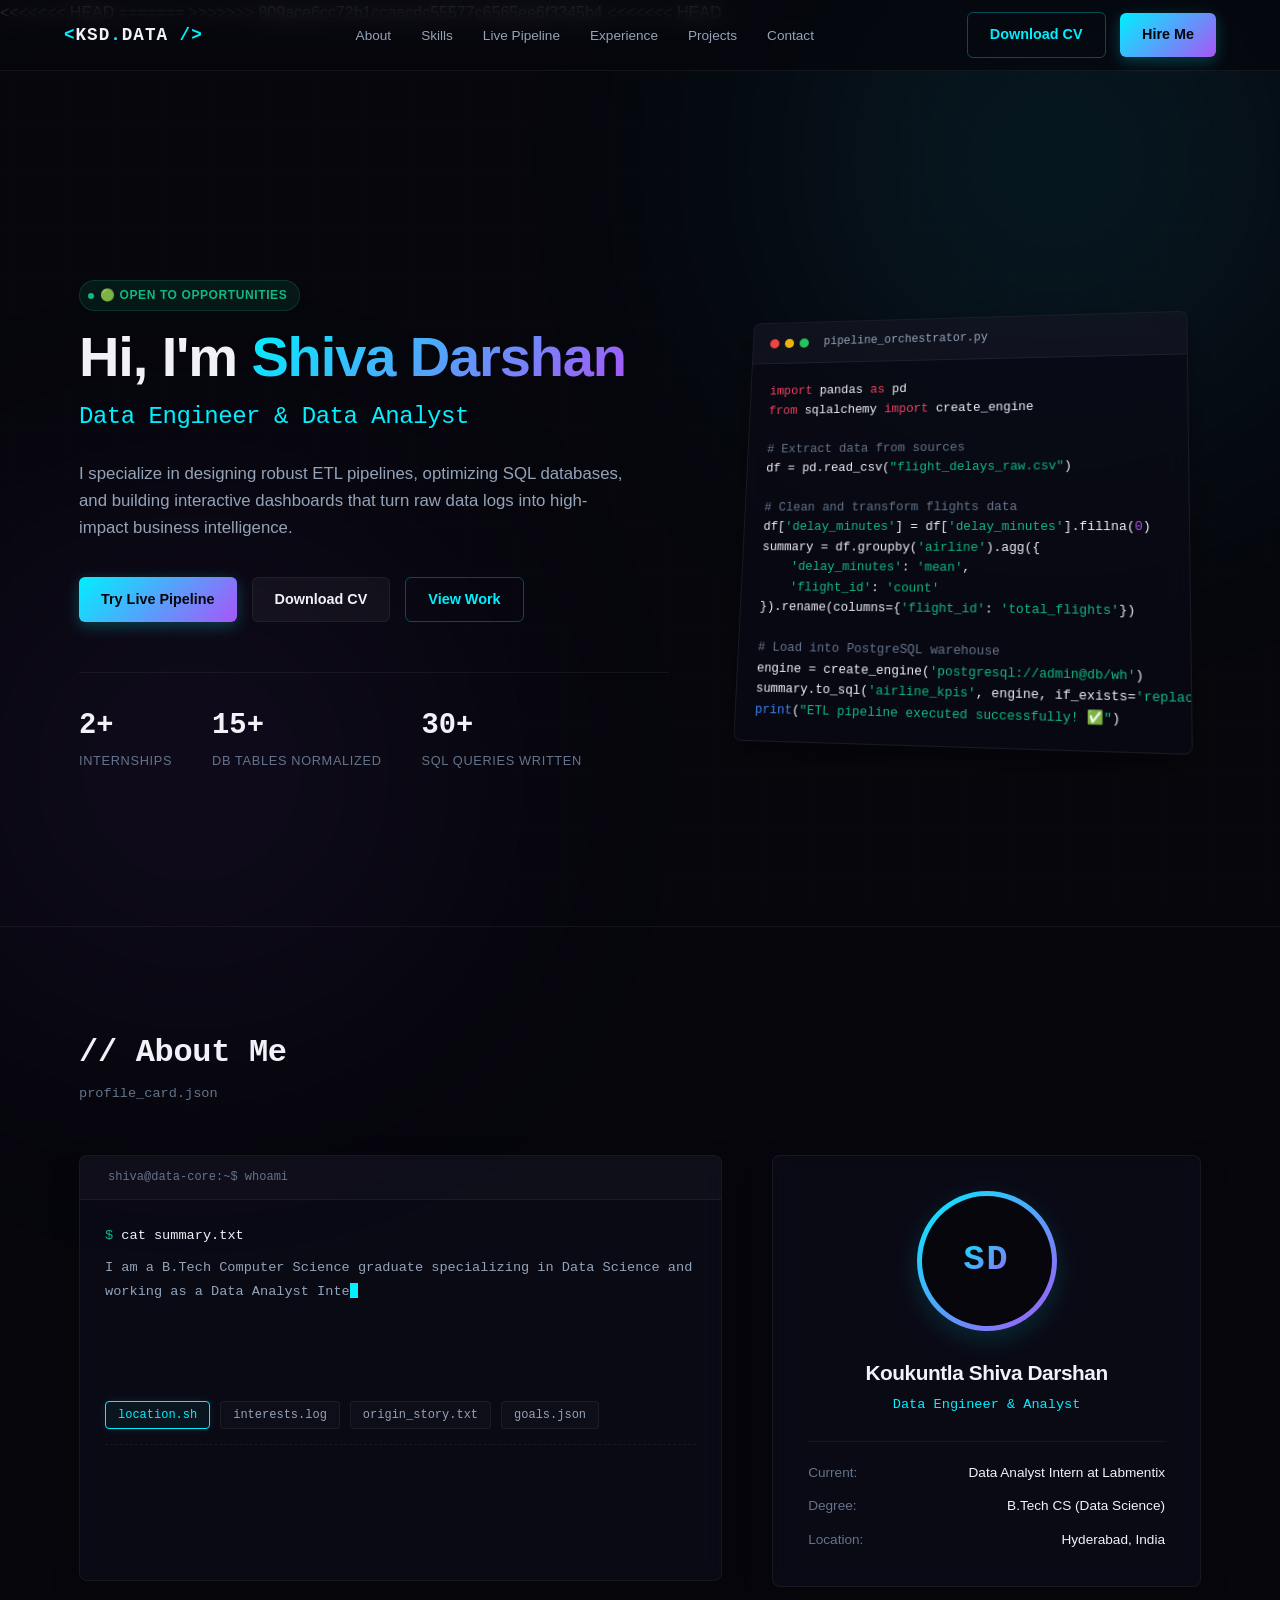
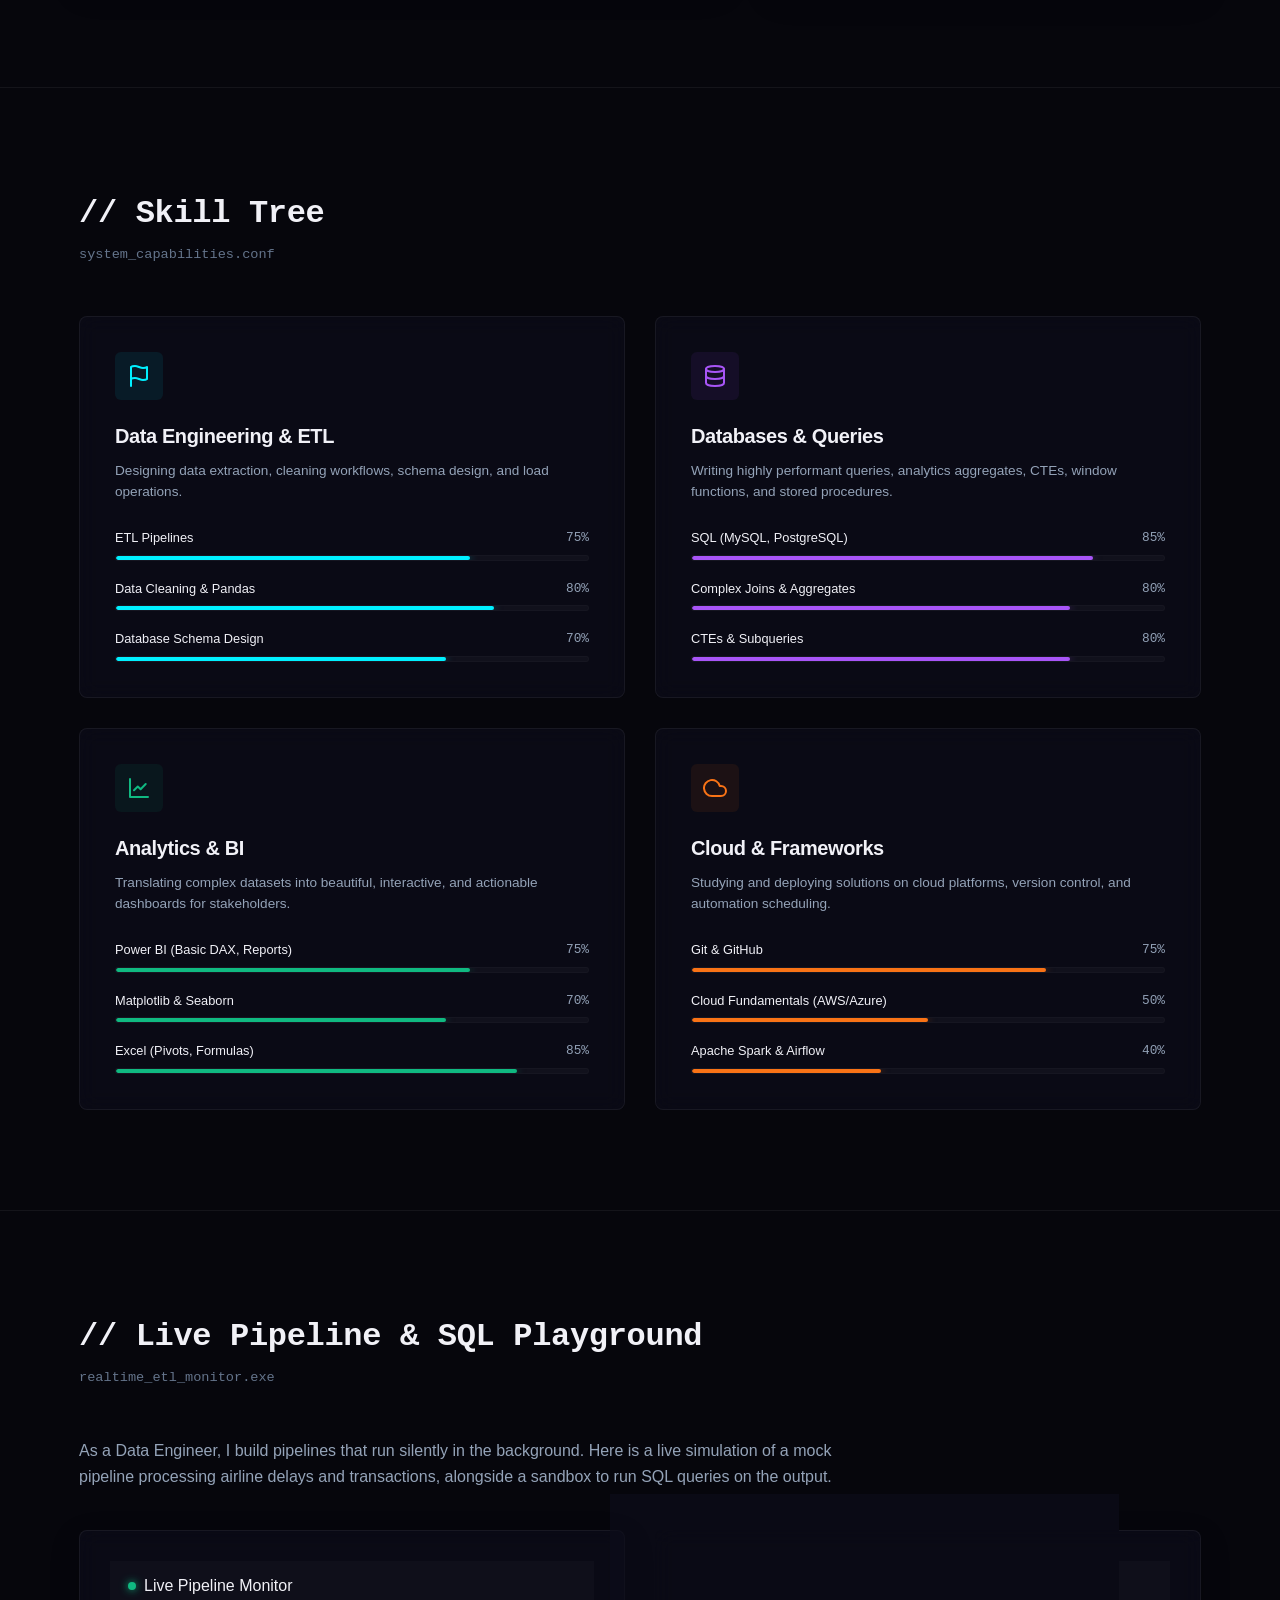
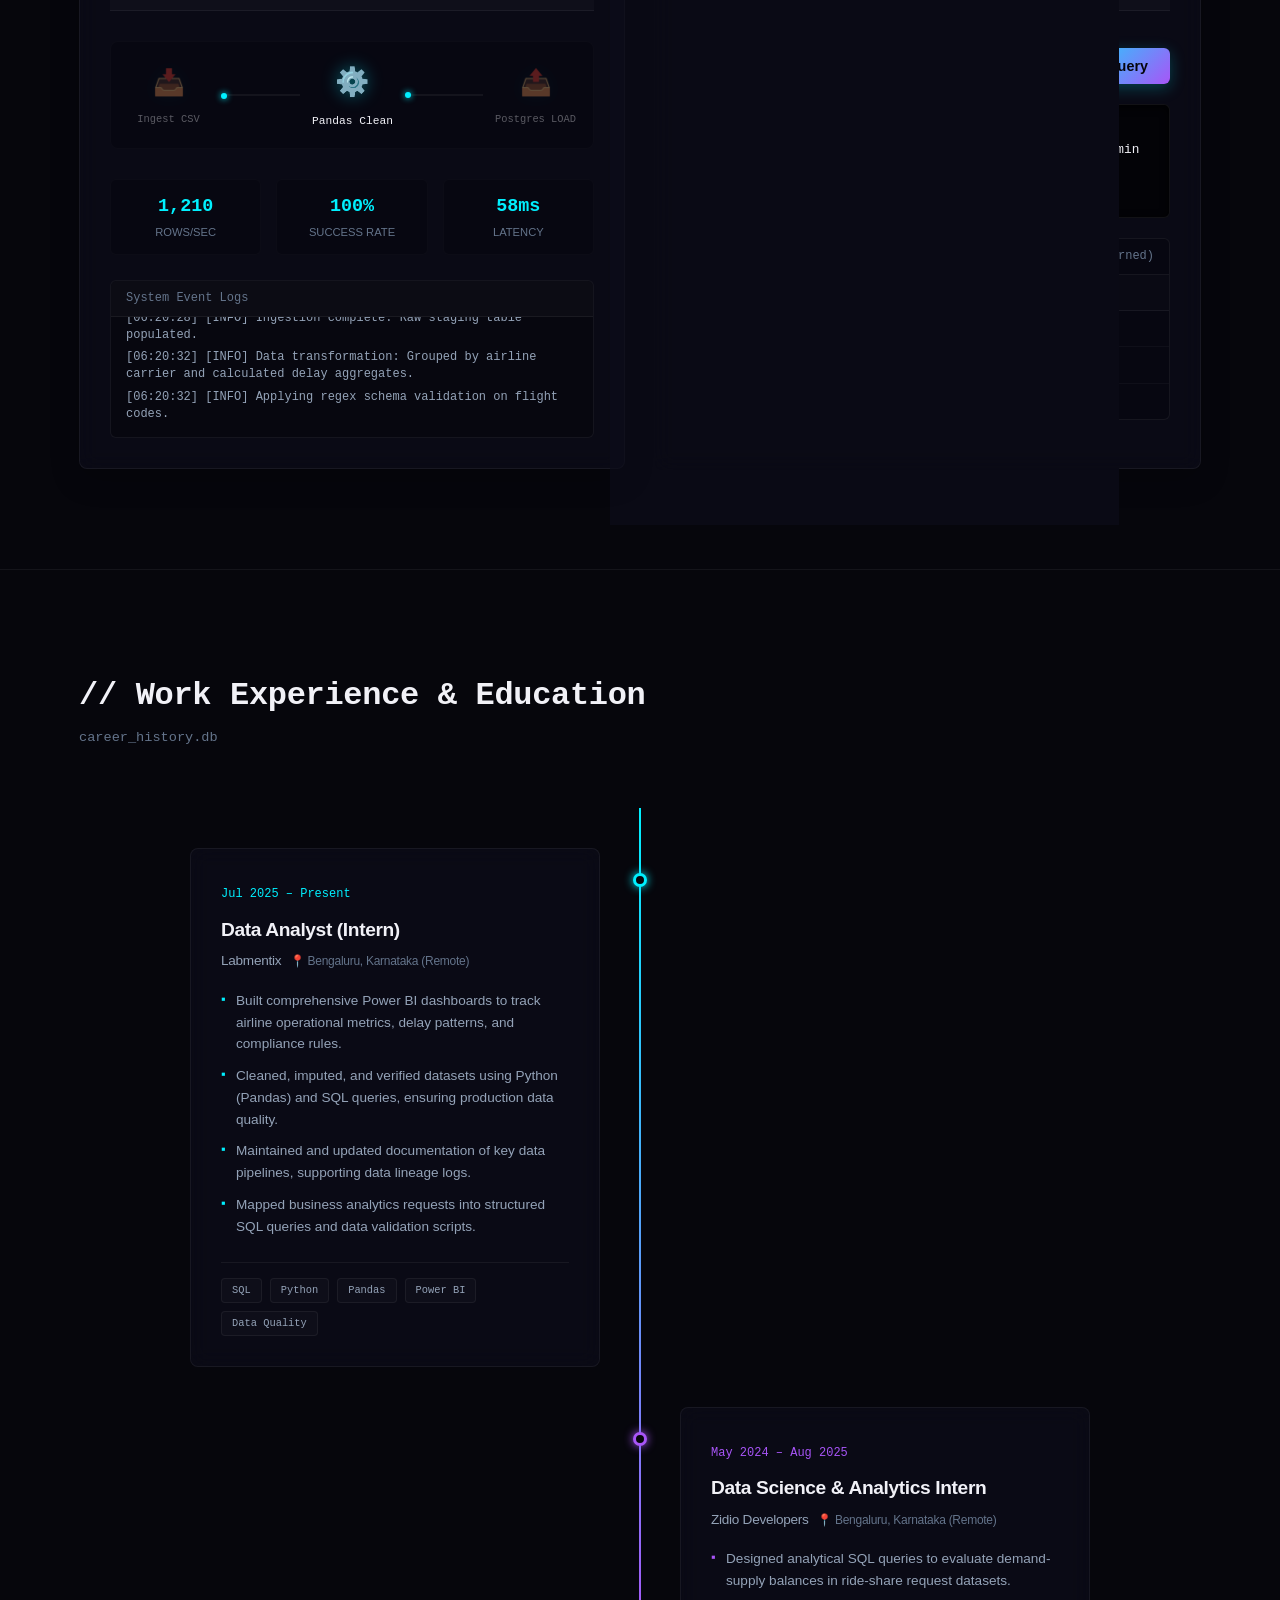
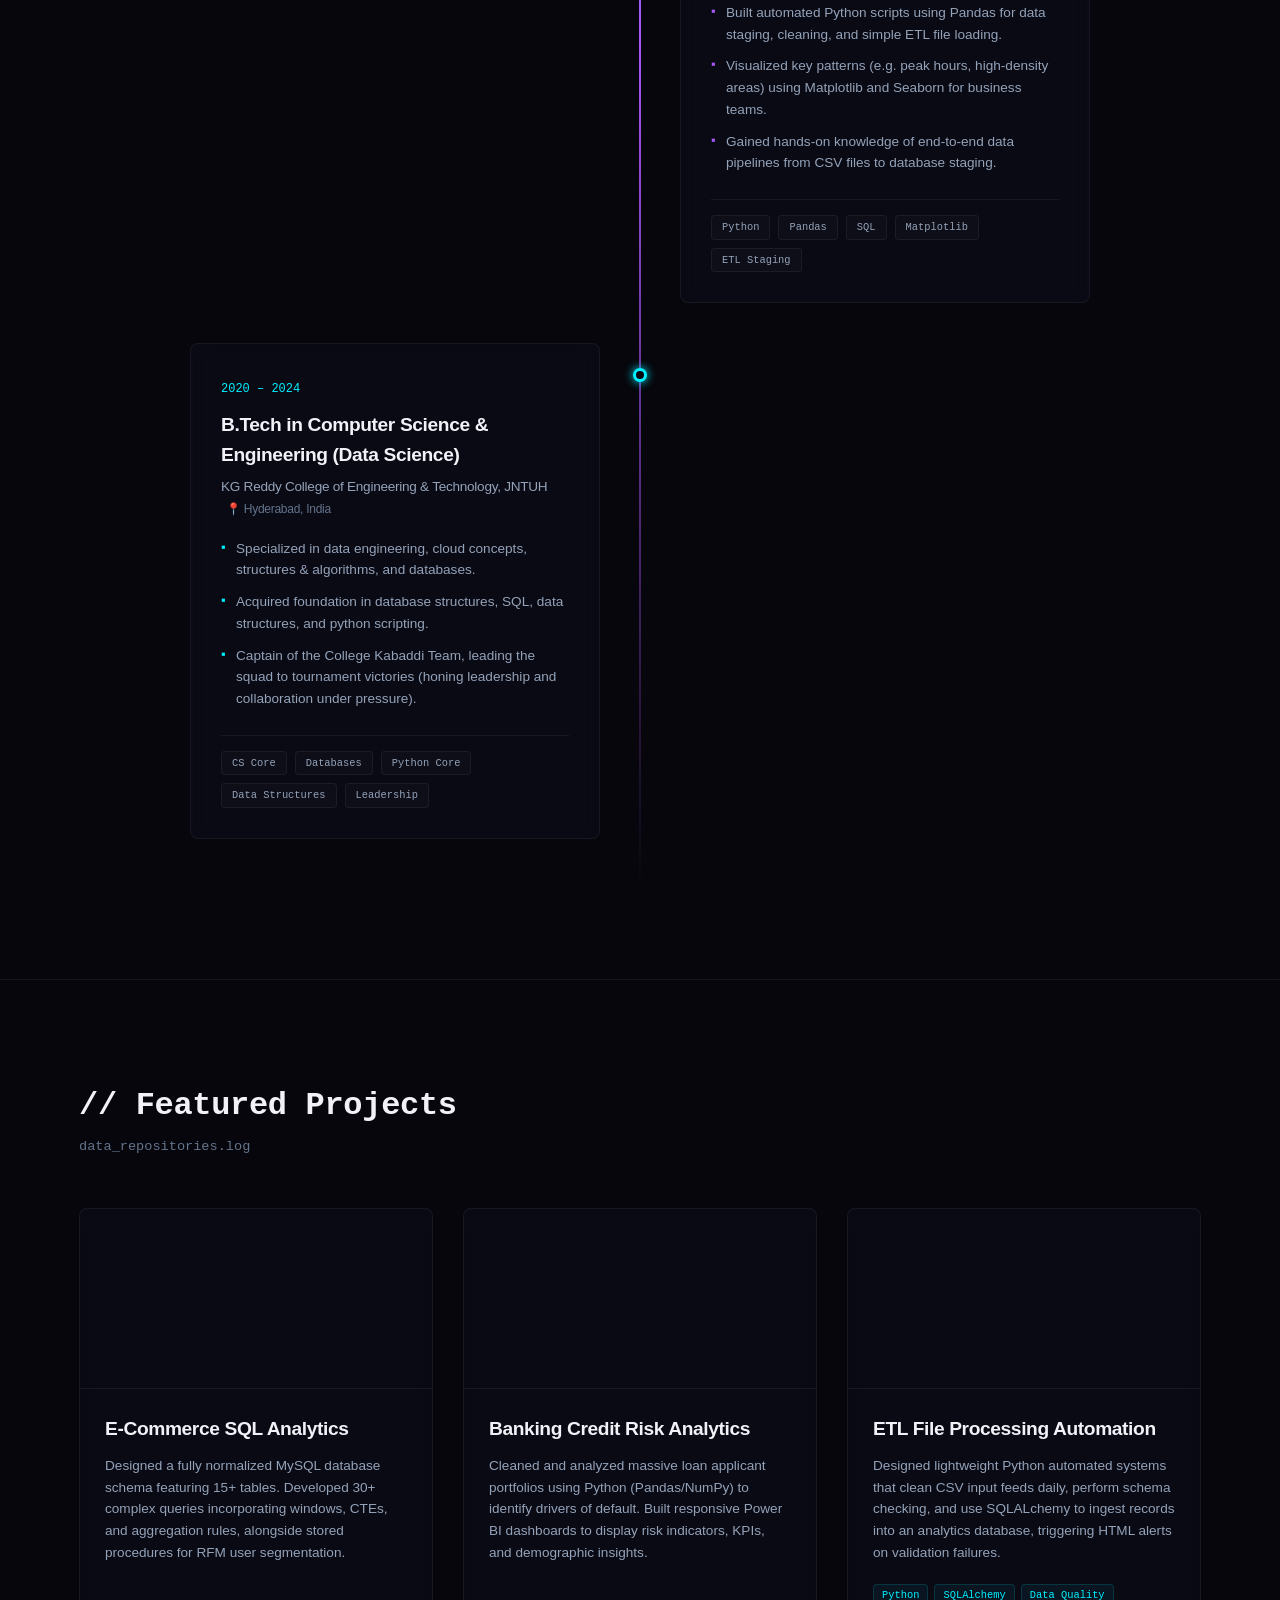
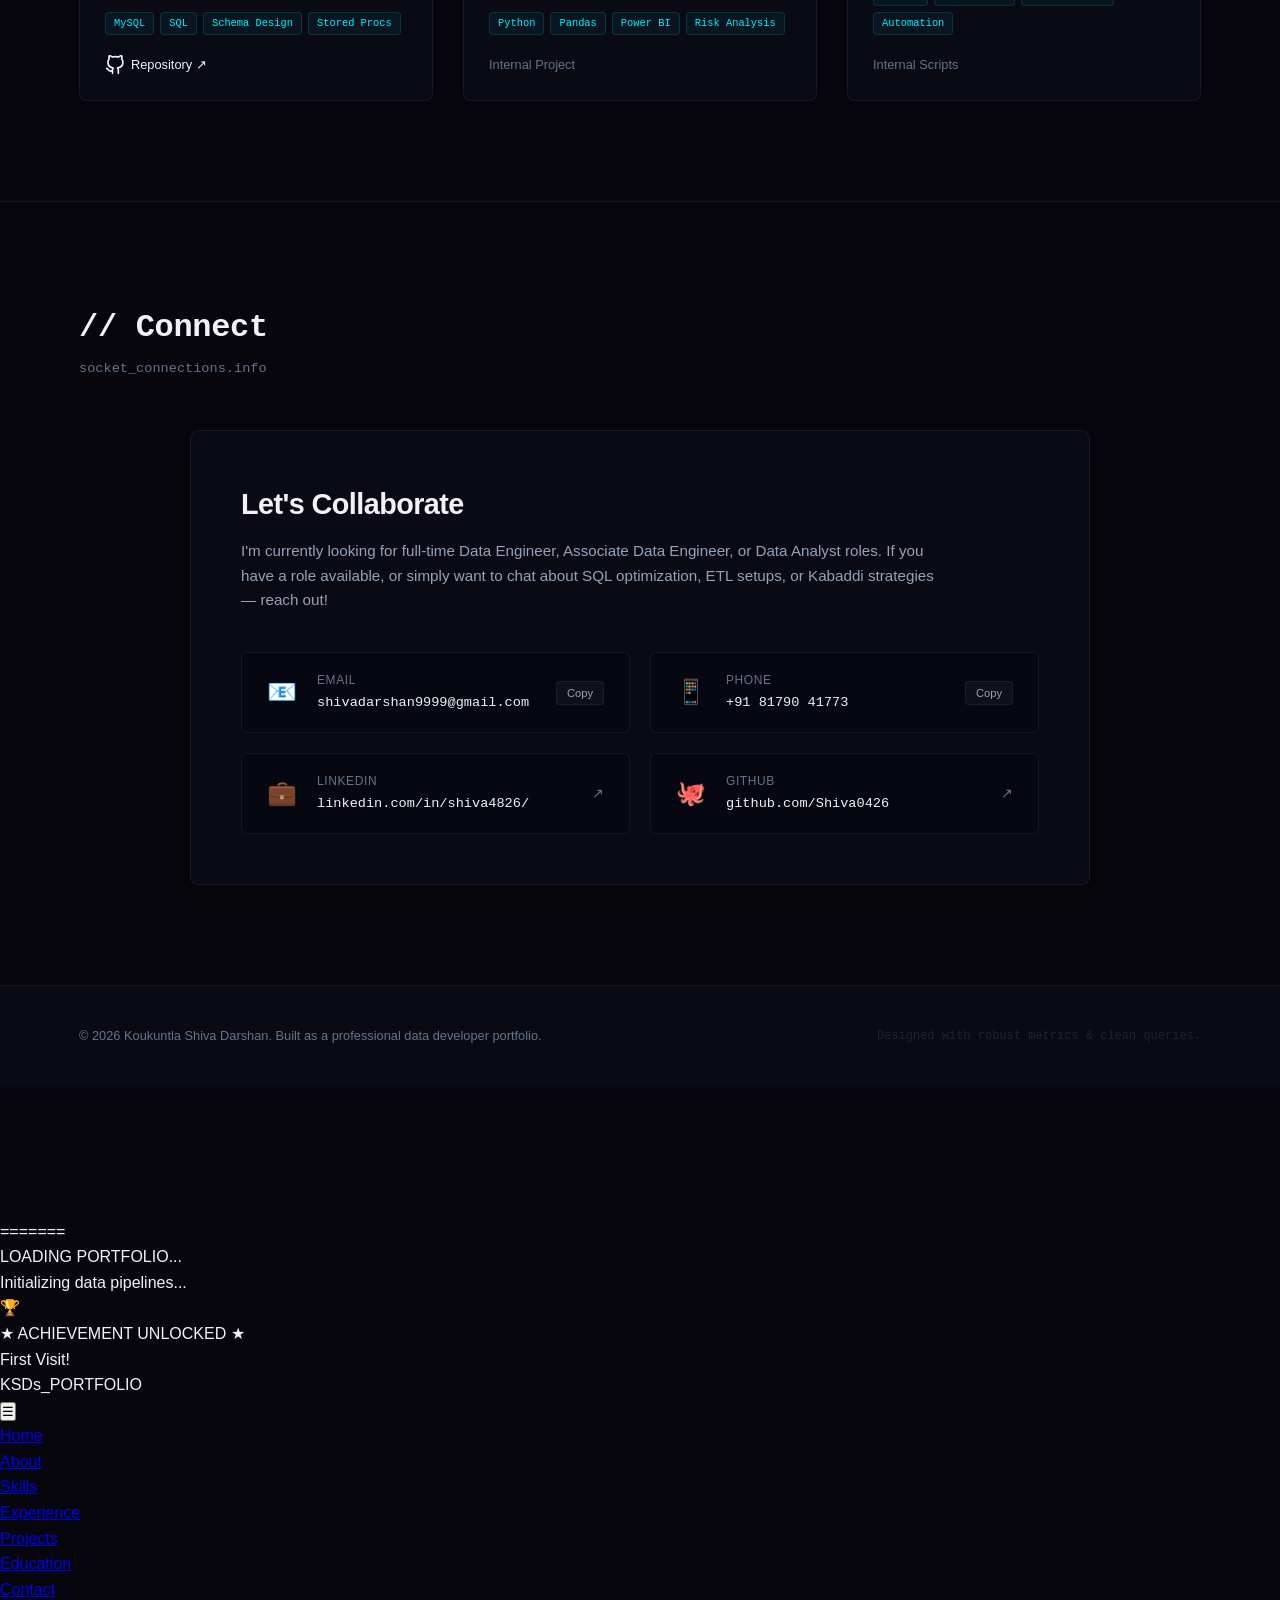
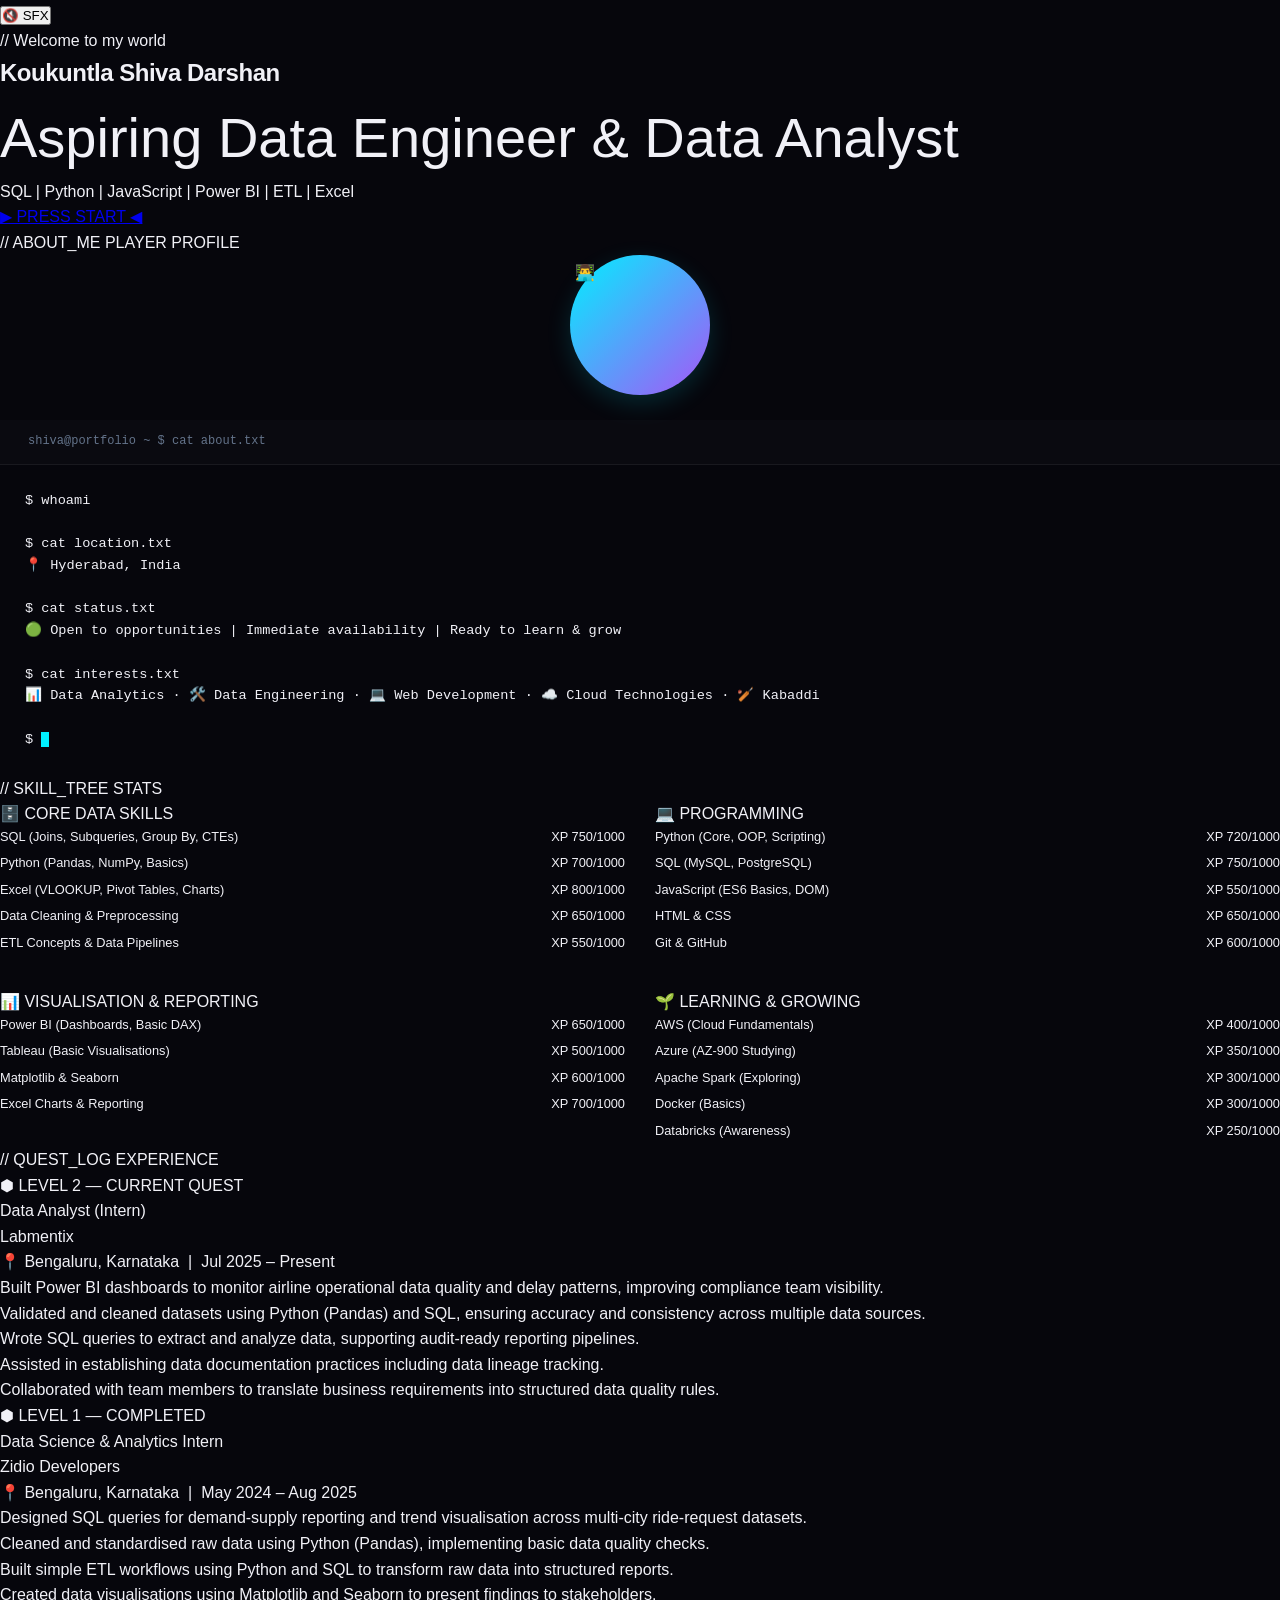
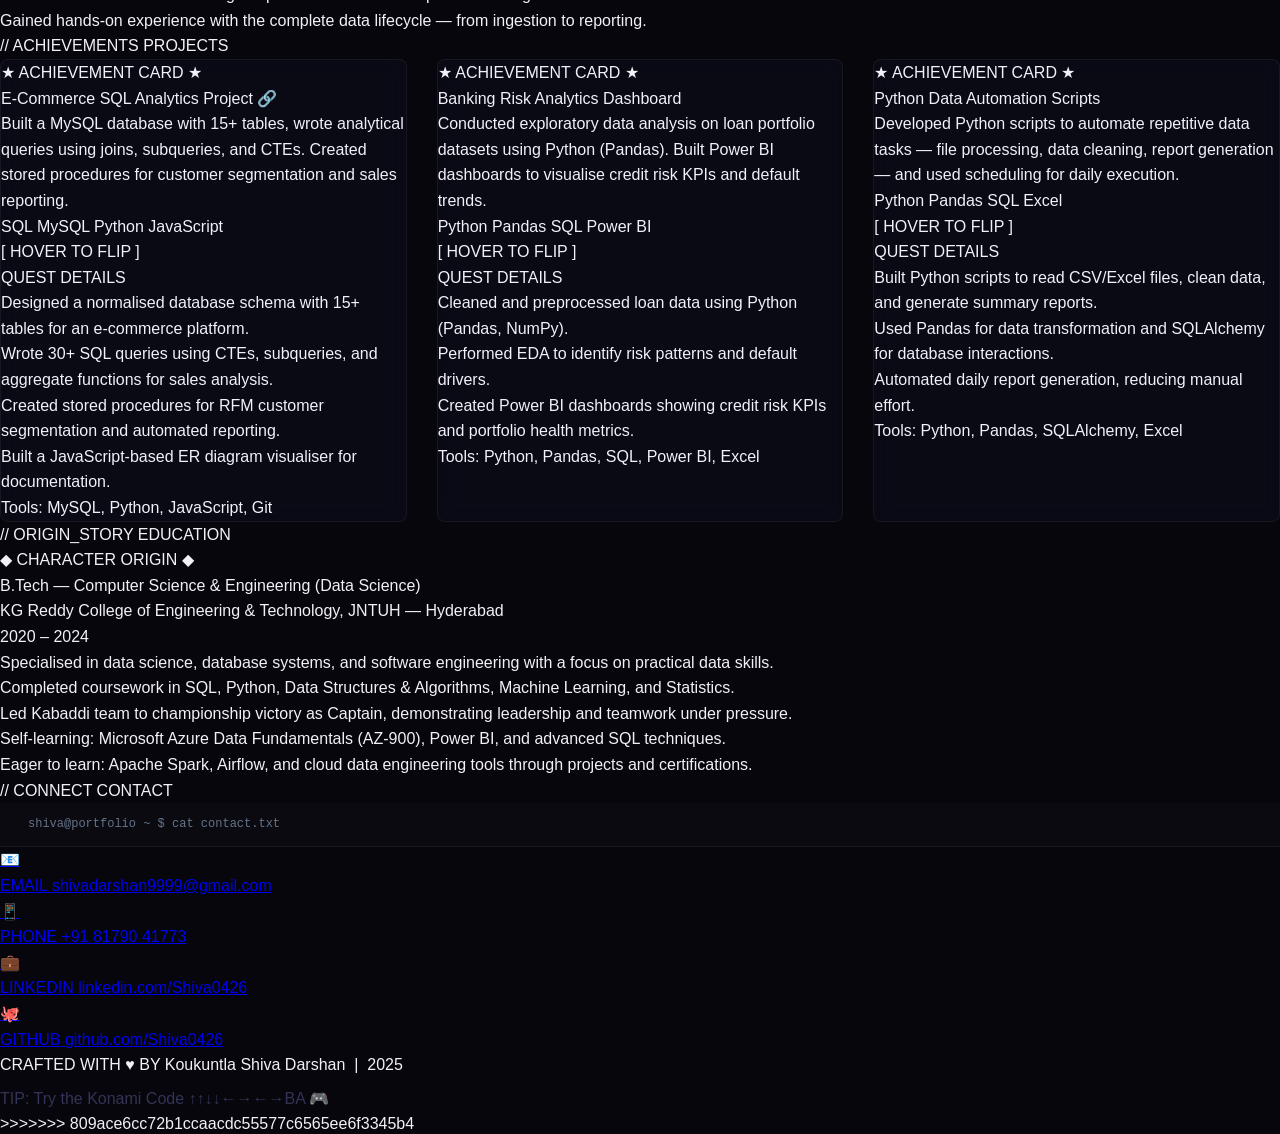
==== commit 3d3a5677: "Update portfolio with new design" ====
--- a/index.html
+++ b/index.html
@@ -1284,4 +1284,4 @@
 </body>
 
 >>>>>>> 809ace6cc72b1ccaacdc55577c6565ee6f3345b4
-</html>
+</html>
--- a/style.css
+++ b/style.css
@@ -1,10 +1,8 @@
-<<<<<<< HEAD
 /* ==========================================================================
    PROFESSIONAL DATA ENGINEER PORTFOLIO — STYLE.CSS
    Theme: High-Tech Cyber Glassmorphism
    Fonts: Plus Jakarta Sans (UI) & JetBrains Mono (Code/Data)
    ========================================================================== */
-
 :root {
   /* Colors */
   --bg-dark: #06060c;
@@ -33,81 +31,21 @@
   /* Animation speeds */
   --transition-speed: 0.3s;
 }
-
 /* ── Reset & Base Styles ── */
-=======
-/* ============================================
-   GAMING PORTFOLIO — STYLE.CSS
-   Retro Arcade / Cyberpunk Theme
-   ============================================ */
-
-@import url('https://fonts.googleapis.com/css2?family=Press+Start+2P&family=Fira+Code:wght@300;400;500;600;700&family=Orbitron:wght@400;500;600;700;800;900&display=swap');
-
-/* ── CSS Variables ── */
-:root {
-  --bg-primary: #0a0a1a;
-  --bg-secondary: #0f0f2e;
-  --bg-card: rgba(15, 15, 46, 0.7);
-  --bg-glass: rgba(15, 15, 46, 0.4);
-  --neon-cyan: #00f0ff;
-  --neon-magenta: #ff00e5;
-  --neon-green: #39ff14;
-  --neon-yellow: #ffe600;
-  --neon-orange: #ff6b00;
-  --neon-purple: #b400ff;
-  --text-primary: #e0e0ff;
-  --text-secondary: #8888aa;
-  --text-dim: #555577;
-  --border-glow: rgba(0, 240, 255, 0.3);
-  --font-pixel: 'Press Start 2P', monospace;
-  --font-code: 'Fira Code', monospace;
-  --font-futuristic: 'Orbitron', sans-serif;
-  --transition-speed: 0.3s;
-  --glow-sm: 0 0 5px;
-  --glow-md: 0 0 15px;
-  --glow-lg: 0 0 30px;
-  --glow-xl: 0 0 60px;
-}
-
-/* Rainbow mode (activated by Konami code) */
-.rainbow-mode {
-  --neon-cyan: #ff0000;
-  --neon-magenta: #00ff00;
-  --neon-green: #0000ff;
-}
-
-.rainbow-mode * {
-  animation: rainbow-shift 2s linear infinite !important;
-}
-
-@keyframes rainbow-shift {
-  0% { filter: hue-rotate(0deg); }
-  100% { filter: hue-rotate(360deg); }
-}
-
-/* ── Reset & Base ── */
->>>>>>> 809ace6cc72b1ccaacdc55577c6565ee6f3345b4
 *, *::before, *::after {
   margin: 0;
   padding: 0;
   box-sizing: border-box;
 }
-
 html {
   scroll-behavior: smooth;
   scrollbar-width: thin;
-<<<<<<< HEAD
   scrollbar-color: var(--neon-cyan) var(--bg-dark);
-=======
-  scrollbar-color: var(--neon-cyan) var(--bg-primary);
->>>>>>> 809ace6cc72b1ccaacdc55577c6565ee6f3345b4
-}
-
+}
 html::-webkit-scrollbar {
   width: 8px;
 }
 html::-webkit-scrollbar-track {
-<<<<<<< HEAD
   background: var(--bg-dark);
 }
 html::-webkit-scrollbar-thumb {
@@ -117,30 +55,14 @@
 html::-webkit-scrollbar-thumb:hover {
   background: var(--neon-cyan);
 }
-
 body {
   font-family: var(--font-sans);
   background-color: var(--bg-dark);
-=======
-  background: var(--bg-primary);
-}
-html::-webkit-scrollbar-thumb {
-  background: var(--neon-cyan);
-  border-radius: 4px;
-  box-shadow: var(--glow-sm) var(--neon-cyan);
-}
-
-body {
-  font-family: var(--font-code);
-  background: var(--bg-primary);
->>>>>>> 809ace6cc72b1ccaacdc55577c6565ee6f3345b4
   color: var(--text-primary);
   overflow-x: hidden;
   line-height: 1.6;
   position: relative;
 }
-
-<<<<<<< HEAD
 /* ── Layout Container ── */
 .container {
   max-width: 1200px;
@@ -148,20 +70,13 @@
   margin: 0 auto;
   padding: 0 15px;
 }
-
 /* ── High-Tech Cyber Grid Background ── */
 .cyber-grid {
-=======
-/* ── Scanline Overlay ── */
-body::after {
-  content: '';
->>>>>>> 809ace6cc72b1ccaacdc55577c6565ee6f3345b4
   position: fixed;
   top: 0;
   left: 0;
   width: 100%;
   height: 100%;
-<<<<<<< HEAD
   z-index: -3;
   background-image: 
     linear-gradient(rgba(255, 255, 255, 0.007) 1px, transparent 1px),
@@ -170,7 +85,6 @@
   background-position: center;
   pointer-events: none;
 }
-
 /* Decorative Ambient Glow Orbs */
 .glow-orb {
   position: fixed;
@@ -196,19 +110,16 @@
   background: radial-gradient(circle, var(--neon-purple) 0%, rgba(16, 185, 129, 0.1) 100%);
   animation: orbFloat 20s ease-in-out infinite alternate-reverse;
 }
-
 @keyframes orbFloat {
   0% { transform: translate(0, 0) scale(1); }
   50% { transform: translate(3%, 5%) scale(1.05); }
   100% { transform: translate(-3%, -5%) scale(0.95); }
 }
-
 /* ── Typography & Gradient Text ── */
 h1, h2, h3, h4 {
   font-weight: 700;
   letter-spacing: -0.02em;
 }
-
 .gradient-text {
   background: var(--gradient-cyan-purple);
   -webkit-background-clip: text;
@@ -216,7 +127,6 @@
   background-clip: text;
   color: transparent;
 }
-
 /* ── Buttons & UI Elements ── */
 .btn {
   display: inline-flex;
@@ -231,7 +141,6 @@
   transition: all var(--transition-speed) ease;
   text-decoration: none;
 }
-
 .btn-primary {
   background: var(--gradient-cyan-purple);
   color: var(--bg-dark);
@@ -242,7 +151,6 @@
   transform: translateY(-2px);
   box-shadow: 0 6px 20px rgba(0, 240, 255, 0.4);
 }
-
 .btn-secondary {
   background: rgba(255, 255, 255, 0.04);
   color: var(--text-primary);
@@ -253,7 +161,6 @@
   border-color: rgba(255, 255, 255, 0.2);
   transform: translateY(-2px);
 }
-
 .btn-outline {
   background: transparent;
   color: var(--neon-cyan);
@@ -264,7 +171,6 @@
   border-color: var(--neon-cyan);
   box-shadow: 0 0 10px rgba(0, 240, 255, 0.2);
 }
-
 .badge {
   display: inline-flex;
   align-items: center;
@@ -278,7 +184,6 @@
   color: var(--neon-emerald);
   border: 1px solid rgba(16, 185, 129, 0.2);
 }
-
 .badge-pulse {
   position: relative;
 }
@@ -295,13 +200,11 @@
 .badge-pulse {
   padding-left: 20px;
 }
-
 @keyframes pulse {
   0% { transform: scale(1); opacity: 1; }
   50% { transform: scale(1.6); opacity: 0.4; }
   100% { transform: scale(1); opacity: 1; }
 }
-
 /* ── Section Titles ── */
 .section-title-wrapper {
   margin-bottom: 50px;
@@ -319,36 +222,18 @@
   display: block;
   margin-top: 5px;
 }
-
 /* ── Header / Navigation ── */
 .top-header {
-=======
-  background: repeating-linear-gradient(
-    0deg,
-    transparent,
-    transparent 2px,
-    rgba(0, 0, 0, 0.03) 2px,
-    rgba(0, 0, 0, 0.03) 4px
-  );
-  pointer-events: none;
-  z-index: 9999;
-}
-
-/* ── Matrix Canvas ── */
-#matrix-canvas {
->>>>>>> 809ace6cc72b1ccaacdc55577c6565ee6f3345b4
   position: fixed;
   top: 0;
   left: 0;
   width: 100%;
-<<<<<<< HEAD
   z-index: 100;
   background: rgba(6, 6, 12, 0.75);
   backdrop-filter: blur(12px);
   border-bottom: 1px solid var(--border-color);
   transition: transform var(--transition-speed) ease;
 }
-
 .header-container {
   display: flex;
   align-items: center;
@@ -358,7 +243,6 @@
   width: 90%;
   margin: 0 auto;
 }
-
 .logo {
   font-family: var(--font-mono);
   font-size: 1.1rem;
@@ -370,13 +254,11 @@
 .logo-accent {
   color: var(--neon-cyan);
 }
-
 .nav-menu ul {
   display: flex;
   list-style: none;
   gap: 30px;
 }
-
 .nav-link {
   font-size: 0.85rem;
   font-weight: 500;
@@ -391,176 +273,12 @@
   color: var(--text-primary);
 }
 .nav-link::after {
-=======
-  height: 100%;
-  z-index: -1;
-  opacity: 0.15;
-}
-
-/* ── Loading Screen ── */
-#loading-screen {
-  position: fixed;
-  top: 0;
-  left: 0;
-  width: 100%;
-  height: 100%;
-  background: var(--bg-primary);
-  display: flex;
-  flex-direction: column;
-  align-items: center;
-  justify-content: center;
-  z-index: 10000;
-  transition: opacity 0.8s ease, visibility 0.8s ease;
-}
-
-#loading-screen.hidden {
-  opacity: 0;
-  visibility: hidden;
-}
-
-.loading-title {
-  font-family: var(--font-pixel);
-  font-size: 1.2rem;
-  color: var(--neon-cyan);
-  margin-bottom: 30px;
-  text-shadow: var(--glow-md) var(--neon-cyan);
-  animation: blink 1s step-end infinite;
-}
-
-.loading-bar-container {
-  width: 300px;
-  height: 20px;
-  border: 2px solid var(--neon-cyan);
-  border-radius: 2px;
-  padding: 3px;
-  box-shadow: var(--glow-sm) var(--neon-cyan), inset var(--glow-sm) var(--neon-cyan);
-}
-
-.loading-bar {
-  height: 100%;
-  width: 0%;
-  background: linear-gradient(90deg, var(--neon-cyan), var(--neon-magenta));
-  border-radius: 1px;
-  transition: width 0.3s ease;
-  box-shadow: var(--glow-md) var(--neon-cyan);
-}
-
-.loading-text {
-  font-family: var(--font-pixel);
-  font-size: 0.6rem;
-  color: var(--neon-green);
-  margin-top: 15px;
-  text-shadow: var(--glow-sm) var(--neon-green);
-}
-
-@keyframes blink {
-  50% { opacity: 0; }
-}
-
-/* ── Navigation ── */
-.nav-sidebar {
-  position: fixed;
-  right: 20px;
-  top: 50%;
-  transform: translateY(-50%);
-  z-index: 1000;
-  display: flex;
-  flex-direction: column;
-  gap: 12px;
-}
-
-.nav-dot {
-  width: 14px;
-  height: 14px;
-  border: 2px solid var(--neon-cyan);
-  border-radius: 50%;
-  cursor: pointer;
-  transition: all var(--transition-speed) ease;
-  position: relative;
-  background: transparent;
-}
-
-.nav-dot:hover,
-.nav-dot.active {
-  background: var(--neon-cyan);
-  box-shadow: var(--glow-md) var(--neon-cyan);
-  transform: scale(1.3);
-}
-
-.nav-dot::after {
-  content: attr(data-label);
-  position: absolute;
-  right: 25px;
-  top: 50%;
-  transform: translateY(-50%);
-  font-family: var(--font-pixel);
-  font-size: 0.5rem;
-  color: var(--neon-cyan);
-  white-space: nowrap;
-  opacity: 0;
-  transition: opacity var(--transition-speed) ease;
-  text-shadow: var(--glow-sm) var(--neon-cyan);
-}
-
-.nav-dot:hover::after {
-  opacity: 1;
-}
-
-/* ── Top Navigation Bar ── */
-.top-nav {
-  position: fixed;
-  top: 0;
-  left: 0;
-  width: 100%;
-  padding: 15px 40px;
-  display: flex;
-  justify-content: space-between;
-  align-items: center;
-  z-index: 999;
-  background: rgba(10, 10, 26, 0.85);
-  backdrop-filter: blur(15px);
-  border-bottom: 1px solid var(--border-glow);
-}
-
-.top-nav-logo {
-  font-family: var(--font-pixel);
-  font-size: 0.7rem;
-  color: var(--neon-cyan);
-  text-shadow: var(--glow-md) var(--neon-cyan);
-  letter-spacing: 2px;
-}
-
-.top-nav-links {
-  display: flex;
-  gap: 25px;
-  list-style: none;
-}
-
-.top-nav-links a {
-  font-family: var(--font-code);
-  font-size: 0.8rem;
-  color: var(--text-secondary);
-  text-decoration: none;
-  transition: all var(--transition-speed) ease;
-  position: relative;
-  padding: 5px 0;
-}
-
-.top-nav-links a:hover,
-.top-nav-links a.active {
-  color: var(--neon-cyan);
-  text-shadow: var(--glow-sm) var(--neon-cyan);
-}
-
-.top-nav-links a::after {
->>>>>>> 809ace6cc72b1ccaacdc55577c6565ee6f3345b4
   content: '';
   position: absolute;
   bottom: 0;
   left: 0;
   width: 0;
   height: 2px;
-<<<<<<< HEAD
   background: var(--gradient-cyan-purple);
   transition: width var(--transition-speed) ease;
 }
@@ -568,7 +286,6 @@
 .nav-link.active::after {
   width: 100%;
 }
-
 .mobile-nav-toggle {
   display: none;
   flex-direction: column;
@@ -587,7 +304,6 @@
   border-radius: 4px;
   transition: all var(--transition-speed) ease;
 }
-
 /* ── HERO SECTION ── */
 .hero-section {
   min-height: 100vh;
@@ -596,26 +312,22 @@
   padding-top: 100px;
   position: relative;
 }
-
 .hero-container {
   display: grid;
   grid-template-columns: 1.1fr 0.9fr;
   gap: 50px;
   align-items: center;
 }
-
 .hero-content {
   display: flex;
   flex-direction: column;
 }
-
 .hero-title {
   font-size: 3.5rem;
   line-height: 1.1;
   margin-top: 15px;
   margin-bottom: 10px;
 }
-
 .hero-subtitle {
   font-family: var(--font-mono);
   font-size: 1.5rem;
@@ -623,27 +335,23 @@
   color: var(--neon-cyan);
   margin-bottom: 25px;
 }
-
 .hero-description {
   font-size: 1.05rem;
   color: var(--text-secondary);
   margin-bottom: 35px;
   max-width: 550px;
 }
-
 .hero-actions {
   display: flex;
   gap: 15px;
   margin-bottom: 50px;
 }
-
 .hero-stats {
   display: flex;
   gap: 40px;
   border-top: 1px solid var(--border-color);
   padding-top: 30px;
 }
-
 .stat-item {
   display: flex;
   flex-direction: column;
@@ -661,14 +369,12 @@
   letter-spacing: 0.05em;
   margin-top: 2px;
 }
-
 /* Hero visual pipeline card styling */
 .hero-visual {
   display: flex;
   justify-content: center;
   perspective: 1000px;
 }
-
 .visual-card {
   width: 100%;
   max-width: 450px;
@@ -686,7 +392,6 @@
   box-shadow: 0 20px 40px rgba(0, 240, 255, 0.08);
   border-color: rgba(0, 240, 255, 0.25);
 }
-
 .card-header {
   display: flex;
   align-items: center;
@@ -703,14 +408,12 @@
 .dot.red { background-color: #ef4444; }
 .dot.yellow { background-color: #eab308; }
 .dot.green { background-color: #22c55e; }
-
 .card-title {
   font-family: var(--font-mono);
   font-size: 0.75rem;
   color: var(--text-secondary);
   margin-left: 10px;
 }
-
 .card-body {
   padding: 20px;
   font-family: var(--font-mono);
@@ -718,31 +421,26 @@
   overflow-x: auto;
   background: rgba(0,0,0,0.2);
 }
-
 .card-body pre {
   margin: 0;
 }
-
 /* Syntax highlighting tags */
 .pl-k { color: #f43f5e; } /* keywords */
 .pl-s { color: #10b981; } /* strings */
 .pl-c { color: #64748b; } /* comments */
 .pl-c1 { color: #a855f7; } /* numbers */
 .pl-en { color: #3b82f6; } /* functions */
-
 /* ── ABOUT SECTION ── */
 .about-section {
   padding: 100px 0;
   border-top: 1px solid var(--border-color);
 }
-
 .about-grid {
   display: grid;
   grid-template-columns: 1.2fr 0.8fr;
   gap: 50px;
   align-items: start;
 }
-
 .about-bio-terminal {
   background: var(--bg-card);
   border: 1px solid var(--border-color);
@@ -750,375 +448,49 @@
   backdrop-filter: blur(10px);
   overflow: hidden;
   box-shadow: 0 10px 30px rgba(0, 0, 0, 0.2);
-=======
-  background: var(--neon-cyan);
-  transition: width var(--transition-speed) ease;
-  box-shadow: var(--glow-sm) var(--neon-cyan);
-}
-
-.top-nav-links a:hover::after,
-.top-nav-links a.active::after {
-  width: 100%;
-}
-
-.sound-toggle {
-  background: none;
-  border: 1px solid var(--text-dim);
-  color: var(--text-secondary);
-  font-family: var(--font-code);
-  font-size: 0.75rem;
-  padding: 4px 10px;
-  cursor: pointer;
-  border-radius: 3px;
-  transition: all var(--transition-speed) ease;
-}
-
-.sound-toggle:hover {
-  border-color: var(--neon-cyan);
-  color: var(--neon-cyan);
-  box-shadow: var(--glow-sm) var(--neon-cyan);
-}
-
-/* ── Sections Common ── */
-section {
-  min-height: 100vh;
-  padding: 100px 60px;
-  position: relative;
-}
-
-.section-header {
-  font-family: var(--font-pixel);
-  font-size: 1.1rem;
-  color: var(--neon-cyan);
-  text-shadow: var(--glow-md) var(--neon-cyan);
-  margin-bottom: 10px;
-  letter-spacing: 3px;
+}
+.terminal-header {
   display: flex;
   align-items: center;
-  gap: 15px;
-}
-
-.section-header .level-badge {
-  font-family: var(--font-pixel);
-  font-size: 0.6rem;
-  color: var(--neon-yellow);
-  background: rgba(255, 230, 0, 0.1);
-  border: 1px solid var(--neon-yellow);
-  padding: 4px 10px;
-  border-radius: 3px;
-  text-shadow: var(--glow-sm) var(--neon-yellow);
-}
-
-.section-divider {
-  width: 100%;
-  height: 2px;
-  background: linear-gradient(90deg, var(--neon-cyan), transparent);
-  margin: 15px 0 40px 0;
-  box-shadow: var(--glow-sm) var(--neon-cyan);
-}
-
-/* ── Reveal Animation ── */
-.reveal {
-  opacity: 0;
-  transform: translateY(40px);
-  transition: all 0.8s cubic-bezier(0.16, 1, 0.3, 1);
-}
-
-.reveal.visible {
-  opacity: 1;
-  transform: translateY(0);
-}
-
-/* ── HERO SECTION ── */
-#hero {
-  display: flex;
-  flex-direction: column;
-  align-items: center;
-  justify-content: center;
-  text-align: center;
-  min-height: 100vh;
-  padding-top: 0;
-}
-
-.hero-content {
-  z-index: 1;
-}
-
-.hero-subtitle-top {
-  font-family: var(--font-code);
-  font-size: 0.85rem;
-  color: var(--neon-green);
-  text-shadow: var(--glow-sm) var(--neon-green);
-  margin-bottom: 15px;
-  letter-spacing: 5px;
-  text-transform: uppercase;
-}
-
-.hero-name {
-  font-family: var(--font-futuristic);
-  font-size: 3.5rem;
-  font-weight: 900;
-  color: #fff;
-  text-shadow:
-    var(--glow-md) var(--neon-cyan),
-    var(--glow-lg) var(--neon-magenta);
-  margin-bottom: 10px;
-  position: relative;
-  display: inline-block;
-}
-
-/* Glitch effect */
-.glitch {
-  position: relative;
-}
-
-.glitch::before,
-.glitch::after {
-  content: attr(data-text);
-  position: absolute;
-  top: 0;
-  left: 0;
-  width: 100%;
-  height: 100%;
-  opacity: 0;
-}
-
-.glitch::before {
-  color: var(--neon-cyan);
-  z-index: -1;
-}
-
-.glitch::after {
-  color: var(--neon-magenta);
-  z-index: -2;
-}
-
-.glitch.active::before {
-  animation: glitch-1 0.3s cubic-bezier(0.25, 0.46, 0.45, 0.94) both;
-  opacity: 0.8;
-}
-
-.glitch.active::after {
-  animation: glitch-2 0.3s cubic-bezier(0.25, 0.46, 0.45, 0.94) both;
-  opacity: 0.8;
-}
-
-@keyframes glitch-1 {
-  0% { clip-path: inset(40% 0 61% 0); transform: translate(-3px, 2px); }
-  20% { clip-path: inset(92% 0 1% 0); transform: translate(3px, -1px); }
-  40% { clip-path: inset(43% 0 1% 0); transform: translate(-2px, 3px); }
-  60% { clip-path: inset(25% 0 58% 0); transform: translate(2px, -2px); }
-  80% { clip-path: inset(54% 0 7% 0); transform: translate(-3px, 1px); }
-  100% { clip-path: inset(58% 0 43% 0); transform: translate(0); }
-}
-
-@keyframes glitch-2 {
-  0% { clip-path: inset(65% 0 13% 0); transform: translate(3px, -2px); }
-  20% { clip-path: inset(19% 0 56% 0); transform: translate(-3px, 1px); }
-  40% { clip-path: inset(72% 0 14% 0); transform: translate(2px, -3px); }
-  60% { clip-path: inset(37% 0 29% 0); transform: translate(-2px, 2px); }
-  80% { clip-path: inset(3% 0 81% 0); transform: translate(3px, -1px); }
-  100% { clip-path: inset(15% 0 62% 0); transform: translate(0); }
-}
-
-.hero-title {
-  font-family: var(--font-code);
-  font-size: 1.2rem;
-  color: var(--neon-magenta);
-  text-shadow: var(--glow-sm) var(--neon-magenta);
-  margin-bottom: 25px;
-  letter-spacing: 2px;
-}
-
-.hero-stack {
-  font-family: var(--font-code);
-  font-size: 0.8rem;
-  color: var(--text-secondary);
-  margin-bottom: 40px;
-  letter-spacing: 3px;
-}
-
-.hero-stack span {
-  color: var(--neon-cyan);
-  text-shadow: var(--glow-sm) var(--neon-cyan);
-}
-
-.press-start {
-  font-family: var(--font-pixel);
-  font-size: 0.75rem;
-  color: var(--neon-green);
-  text-shadow: var(--glow-md) var(--neon-green);
-  animation: blink 1.2s step-end infinite;
-  cursor: pointer;
-  border: 2px solid var(--neon-green);
-  padding: 12px 30px;
-  background: transparent;
-  transition: all var(--transition-speed) ease;
-  text-decoration: none;
-  display: inline-block;
-}
-
-.press-start:hover {
-  background: rgba(57, 255, 20, 0.1);
-  box-shadow: var(--glow-md) var(--neon-green), inset var(--glow-sm) var(--neon-green);
-  animation: none;
-}
-
-/* ── ABOUT SECTION ── */
-#about {
-  display: flex;
-  align-items: center;
-}
-
-.about-container {
-  display: grid;
-  grid-template-columns: auto 1fr;
-  gap: 60px;
-  align-items: start;
-  max-width: 1100px;
-  margin: 0 auto;
-}
-
-.avatar-wrapper {
-  position: relative;
-  cursor: pointer;
-}
-
-.avatar-frame {
-  width: 200px;
-  height: 200px;
-  border: 3px solid var(--neon-cyan);
-  border-radius: 8px;
-  padding: 5px;
-  box-shadow: var(--glow-md) var(--neon-cyan), inset var(--glow-sm) var(--neon-cyan);
-  position: relative;
-  overflow: hidden;
-  background: var(--bg-secondary);
-  display: flex;
-  align-items: center;
-  justify-content: center;
-}
-
-.avatar-frame .avatar-icon {
-  font-size: 100px;
-  line-height: 1;
-  filter: drop-shadow(var(--glow-sm) var(--neon-cyan));
-}
-
-.avatar-click-counter {
-  position: absolute;
-  bottom: -25px;
-  left: 50%;
-  transform: translateX(-50%);
-  font-family: var(--font-pixel);
-  font-size: 0.5rem;
-  color: var(--text-dim);
-}
-
-.terminal-bio {
-  background: var(--bg-card);
-  border: 1px solid var(--border-glow);
-  border-radius: 8px;
-  padding: 25px;
-  backdrop-filter: blur(10px);
-  box-shadow: var(--glow-sm) var(--neon-cyan);
->>>>>>> 809ace6cc72b1ccaacdc55577c6565ee6f3345b4
-}
-
-.terminal-header {
-  display: flex;
-  align-items: center;
-<<<<<<< HEAD
   background: rgba(255, 255, 255, 0.02);
   padding: 12px 18px;
   border-bottom: 1px solid var(--border-color);
 }
-
 .terminal-title {
   font-family: var(--font-mono);
   font-size: 0.75rem;
-=======
-  gap: 8px;
-  margin-bottom: 15px;
-  padding-bottom: 10px;
-  border-bottom: 1px solid var(--border-glow);
-}
-
-.terminal-dot {
-  width: 10px;
-  height: 10px;
-  border-radius: 50%;
-}
-
-.terminal-dot.red { background: #ff5f57; }
-.terminal-dot.yellow { background: #ffbd2e; }
-.terminal-dot.green { background: #28ca41; }
-
-.terminal-title {
-  font-family: var(--font-code);
-  font-size: 0.7rem;
->>>>>>> 809ace6cc72b1ccaacdc55577c6565ee6f3345b4
   color: var(--text-dim);
   margin-left: 10px;
 }
-
 .terminal-body {
-<<<<<<< HEAD
   padding: 25px;
   font-family: var(--font-mono);
   font-size: 0.85rem;
   color: var(--text-primary);
 }
-
 .terminal-line {
   margin-bottom: 10px;
 }
-
 .terminal-prompt {
   color: var(--neon-emerald);
 }
-
 .terminal-output {
   color: var(--text-secondary);
   line-height: 1.7;
   margin-bottom: 25px;
   min-height: 120px;
-=======
-  font-family: var(--font-code);
-  font-size: 0.85rem;
-  line-height: 1.8;
-  color: var(--text-primary);
-}
-
-.terminal-body .prompt {
-  color: var(--neon-green);
-  text-shadow: var(--glow-sm) var(--neon-green);
-}
-
-.terminal-body .cmd {
-  color: var(--neon-cyan);
-}
-
-.terminal-body .output {
-  color: var(--text-secondary);
-  margin-left: 15px;
->>>>>>> 809ace6cc72b1ccaacdc55577c6565ee6f3345b4
-}
-
+}
 .terminal-cursor {
   display: inline-block;
   width: 8px;
-<<<<<<< HEAD
   height: 15px;
   background: var(--neon-cyan);
   animation: cursorBlink 0.8s step-end infinite;
   vertical-align: middle;
 }
-
 @keyframes cursorBlink {
   50% { opacity: 0; }
 }
-
 .terminal-interactive-options {
   display: flex;
   flex-wrap: wrap;
@@ -1127,7 +499,6 @@
   padding-bottom: 15px;
   border-bottom: 1px dashed var(--border-color);
 }
-
 .terminal-btn {
   background: rgba(255, 255, 255, 0.02);
   border: 1px solid var(--border-color);
@@ -1139,38 +510,32 @@
   cursor: pointer;
   transition: all var(--transition-speed) ease;
 }
-
 .terminal-btn:hover {
   border-color: rgba(0, 240, 255, 0.4);
   color: var(--neon-cyan);
 }
-
 .terminal-btn.active {
   background: rgba(0, 240, 255, 0.05);
   border-color: var(--neon-cyan);
   color: var(--neon-cyan);
   box-shadow: 0 0 10px rgba(0, 240, 255, 0.1);
 }
-
 .terminal-interactive-content {
   min-height: 90px;
   color: var(--text-secondary);
   line-height: 1.7;
   font-size: 0.85rem;
 }
-
 /* Bio Content Specifics */
 .terminal-interactive-content pre {
   font-family: var(--font-mono);
   white-space: pre-wrap;
   color: var(--neon-cyan);
 }
-
 .terminal-interactive-content .sub-highlight {
   color: var(--text-primary);
   font-weight: 600;
 }
-
 /* About profile card right */
 .about-card-profile {
   background: var(--bg-card);
@@ -1181,7 +546,6 @@
   backdrop-filter: blur(10px);
   box-shadow: 0 10px 30px rgba(0, 0, 0, 0.2);
 }
-
 .avatar-frame {
   width: 140px;
   height: 140px;
@@ -1191,7 +555,6 @@
   margin: 0 auto 25px auto;
   box-shadow: 0 8px 25px rgba(0, 240, 255, 0.15);
 }
-
 .avatar-circle {
   width: 100%;
   height: 100%;
@@ -1201,7 +564,6 @@
   align-items: center;
   justify-content: center;
 }
-
 .avatar-text {
   font-family: var(--font-mono);
   font-size: 2.2rem;
@@ -1211,25 +573,21 @@
   -webkit-background-clip: text;
   -webkit-text-fill-color: transparent;
 }
-
 .about-card-profile h3 {
   font-size: 1.3rem;
   margin-bottom: 5px;
 }
-
 .about-card-profile .role {
   font-family: var(--font-mono);
   font-size: 0.85rem;
   color: var(--neon-cyan);
   margin-bottom: 25px;
 }
-
 .profile-info-list {
   text-align: left;
   border-top: 1px solid var(--border-color);
   padding-top: 20px;
 }
-
 .info-item {
   display: flex;
   justify-content: space-between;
@@ -1246,30 +604,16 @@
   color: var(--text-primary);
   font-weight: 500;
 }
-
 /* ── SKILLS SECTION ── */
 .skills-section {
   padding: 100px 0;
   border-top: 1px solid var(--border-color);
 }
-
-=======
-  height: 16px;
-  background: var(--neon-green);
-  animation: blink 0.7s step-end infinite;
-  vertical-align: middle;
-  margin-left: 3px;
-}
-
-/* ── SKILLS SECTION ── */
->>>>>>> 809ace6cc72b1ccaacdc55577c6565ee6f3345b4
 .skills-grid {
   display: grid;
   grid-template-columns: repeat(2, 1fr);
   gap: 30px;
-<<<<<<< HEAD
-}
-
+}
 .skill-card {
   background: var(--bg-card);
   border: 1px solid var(--border-color);
@@ -1283,7 +627,6 @@
   border-color: rgba(255, 255, 255, 0.12);
   box-shadow: 0 15px 30px rgba(0, 0, 0, 0.25);
 }
-
 .skill-icon-wrapper {
   display: inline-flex;
   padding: 12px;
@@ -1306,73 +649,28 @@
   background: rgba(249, 115, 22, 0.08);
   color: var(--neon-orange);
 }
-
 .skill-card h3 {
   font-size: 1.25rem;
   margin-bottom: 8px;
 }
-
 .skill-card-desc {
   font-size: 0.85rem;
   color: var(--text-secondary);
   margin-bottom: 25px;
   min-height: 40px;
 }
-
 .skill-list {
   list-style: none;
 }
-
 .skill-list li {
   margin-bottom: 18px;
 }
 .skill-list li:last-child {
   margin-bottom: 0;
 }
-=======
-  max-width: 1100px;
-  margin: 0 auto;
-}
-
-.skill-tree {
-  background: var(--bg-card);
-  border: 1px solid var(--border-glow);
-  border-radius: 8px;
-  padding: 25px;
-  backdrop-filter: blur(10px);
-  transition: all var(--transition-speed) ease;
-}
-
-.skill-tree:hover {
-  border-color: var(--neon-cyan);
-  box-shadow: var(--glow-sm) var(--neon-cyan);
-  transform: translateY(-3px);
-}
-
-.skill-tree-title {
-  font-family: var(--font-pixel);
-  font-size: 0.6rem;
-  color: var(--neon-yellow);
-  text-shadow: var(--glow-sm) var(--neon-yellow);
-  margin-bottom: 20px;
-  display: flex;
-  align-items: center;
-  gap: 10px;
-}
-
-.skill-tree-title .icon {
-  font-size: 1.2rem;
-}
-
-.skill-item {
-  margin-bottom: 18px;
-}
->>>>>>> 809ace6cc72b1ccaacdc55577c6565ee6f3345b4
-
 .skill-info {
   display: flex;
   justify-content: space-between;
-<<<<<<< HEAD
   font-size: 0.8rem;
   font-weight: 500;
   margin-bottom: 6px;
@@ -1384,7 +682,6 @@
   font-family: var(--font-mono);
   color: var(--text-secondary);
 }
-
 .progress-bar {
   width: 100%;
   height: 6px;
@@ -1393,38 +690,32 @@
   overflow: hidden;
   border: 1px solid rgba(255, 255, 255, 0.02);
 }
-
 .progress {
   height: 100%;
   width: 0%;
   border-radius: 10px;
   transition: width 1.8s cubic-bezier(0.16, 1, 0.3, 1);
 }
-
 .progress-cyan { background: var(--neon-cyan); box-shadow: 0 0 8px rgba(0, 240, 255, 0.5); }
 .progress-purple { background: var(--neon-purple); box-shadow: 0 0 8px rgba(168, 85, 247, 0.5); }
 .progress-emerald { background: var(--neon-emerald); box-shadow: 0 0 8px rgba(16, 185, 129, 0.5); }
 .progress-orange { background: var(--neon-orange); box-shadow: 0 0 8px rgba(249, 115, 22, 0.5); }
-
 /* ── LIVE DATA PIPELINE / ETL SIMULATOR ── */
 .dashboard-section {
   padding: 100px 0;
   border-top: 1px solid var(--border-color);
 }
-
 .dashboard-intro {
   font-size: 1rem;
   color: var(--text-secondary);
   max-width: 800px;
   margin-bottom: 40px;
 }
-
 .dashboard-grid {
   display: grid;
   grid-template-columns: 1fr 1fr;
   gap: 30px;
 }
-
 .pipeline-card, .sql-card {
   background: var(--bg-card);
   border: 1px solid var(--border-color);
@@ -1433,7 +724,6 @@
   backdrop-filter: blur(10px);
   box-shadow: 0 10px 30px rgba(0, 0, 0, 0.2);
 }
-
 .status-indicator {
   display: inline-block;
   width: 8px;
@@ -1446,11 +736,9 @@
   box-shadow: 0 0 8px var(--neon-emerald);
   animation: statusPulse 1.2s infinite;
 }
-
 @keyframes statusPulse {
   50% { opacity: 0.3; }
 }
-
 .pipeline-flow {
   display: flex;
   align-items: center;
@@ -1461,7 +749,6 @@
   border-radius: 8px;
   border: 1px solid rgba(255, 255, 255, 0.02);
 }
-
 .flow-node {
   display: flex;
   flex-direction: column;
@@ -1472,28 +759,23 @@
   opacity: 0.35;
   transition: opacity 0.3s ease, transform 0.3s ease;
 }
-
 .flow-node.active {
   opacity: 1;
   transform: scale(1.08);
 }
-
 .node-icon {
   font-size: 1.6rem;
   filter: drop-shadow(0 0 8px rgba(0,240,255,0.1));
 }
-
 .flow-node.active .node-icon {
   filter: drop-shadow(0 0 8px rgba(0, 240, 255, 0.4));
 }
-
 .node-label {
   font-family: var(--font-mono);
   font-size: 0.65rem;
   color: var(--text-primary);
   font-weight: 500;
 }
-
 .flow-arrow {
   flex: 1;
   height: 2px;
@@ -1501,522 +783,31 @@
   margin: 0 10px;
   position: relative;
 }
-
 .flow-arrow span {
   position: absolute;
   top: -2px;
   left: 0;
-=======
-  margin-bottom: 6px;
-}
-
-.skill-name {
-  font-family: var(--font-code);
-  font-size: 0.8rem;
-  color: var(--text-primary);
-}
-
-.skill-xp {
-  font-family: var(--font-pixel);
-  font-size: 0.5rem;
-  color: var(--neon-green);
-  text-shadow: var(--glow-sm) var(--neon-green);
-}
-
-.skill-bar-bg {
-  width: 100%;
-  height: 8px;
-  background: rgba(255, 255, 255, 0.05);
-  border-radius: 4px;
-  overflow: hidden;
-  border: 1px solid rgba(255, 255, 255, 0.1);
-}
-
-.skill-bar-fill {
-  height: 100%;
-  width: 0%;
-  border-radius: 4px;
-  transition: width 1.5s cubic-bezier(0.16, 1, 0.3, 1);
-  position: relative;
-}
-
-.skill-bar-fill.cyan {
-  background: linear-gradient(90deg, var(--neon-cyan), rgba(0, 240, 255, 0.6));
-  box-shadow: var(--glow-sm) var(--neon-cyan);
-}
-
-.skill-bar-fill.magenta {
-  background: linear-gradient(90deg, var(--neon-magenta), rgba(255, 0, 229, 0.6));
-  box-shadow: var(--glow-sm) var(--neon-magenta);
-}
-
-.skill-bar-fill.green {
-  background: linear-gradient(90deg, var(--neon-green), rgba(57, 255, 20, 0.6));
-  box-shadow: var(--glow-sm) var(--neon-green);
-}
-
-.skill-bar-fill.orange {
-  background: linear-gradient(90deg, var(--neon-orange), rgba(255, 107, 0, 0.6));
-  box-shadow: var(--glow-sm) var(--neon-orange);
-}
-
-.skill-bar-fill.animated {
-  animation: bar-glow 2s ease-in-out infinite alternate;
-}
-
-@keyframes bar-glow {
-  from { filter: brightness(1); }
-  to { filter: brightness(1.3); }
-}
-
-/* ── EXPERIENCE SECTION ── */
-.experience-timeline {
-  max-width: 900px;
-  margin: 0 auto;
-  position: relative;
-  padding-left: 40px;
-}
-
-.experience-timeline::before {
-  content: '';
-  position: absolute;
-  left: 15px;
-  top: 0;
-  bottom: 0;
-  width: 2px;
-  background: linear-gradient(180deg, var(--neon-cyan), var(--neon-magenta), var(--neon-green));
-  box-shadow: var(--glow-sm) var(--neon-cyan);
-}
-
-.exp-card {
-  background: var(--bg-card);
-  border: 1px solid var(--border-glow);
-  border-radius: 8px;
-  padding: 25px;
-  margin-bottom: 30px;
-  backdrop-filter: blur(10px);
-  position: relative;
-  transition: all var(--transition-speed) ease;
-}
-
-.exp-card:hover {
-  border-color: var(--neon-cyan);
-  box-shadow: var(--glow-sm) var(--neon-cyan);
-  transform: translateX(5px);
-}
-
-.exp-card::before {
-  content: '';
-  position: absolute;
-  left: -33px;
-  top: 30px;
-  width: 14px;
-  height: 14px;
-  background: var(--neon-cyan);
-  border-radius: 50%;
-  box-shadow: var(--glow-md) var(--neon-cyan);
-  border: 2px solid var(--bg-primary);
-}
-
-.exp-level {
-  font-family: var(--font-pixel);
-  font-size: 0.55rem;
-  color: var(--neon-yellow);
-  text-shadow: var(--glow-sm) var(--neon-yellow);
-  margin-bottom: 5px;
-}
-
-.exp-title {
-  font-family: var(--font-futuristic);
-  font-size: 1.1rem;
-  color: #fff;
-  margin-bottom: 3px;
-}
-
-.exp-company {
-  font-family: var(--font-code);
-  font-size: 0.85rem;
-  color: var(--neon-cyan);
-  text-shadow: var(--glow-sm) var(--neon-cyan);
-  margin-bottom: 3px;
-}
-
-.exp-location-date {
-  font-family: var(--font-code);
-  font-size: 0.75rem;
-  color: var(--text-dim);
-  margin-bottom: 15px;
-}
-
-.exp-quests {
-  list-style: none;
-  padding: 0;
-}
-
-.exp-quests li {
-  font-size: 0.8rem;
-  color: var(--text-secondary);
-  margin-bottom: 10px;
-  padding-left: 20px;
-  position: relative;
-  line-height: 1.6;
-}
-
-.exp-quests li::before {
-  content: '▸';
-  position: absolute;
-  left: 0;
-  color: var(--neon-green);
-  text-shadow: var(--glow-sm) var(--neon-green);
-}
-
-/* ── PROJECTS SECTION ── */
-.projects-grid {
-  display: grid;
-  grid-template-columns: repeat(auto-fit, minmax(400px, 1fr));
-  gap: 30px;
-  max-width: 1100px;
-  margin: 0 auto;
-}
-
-.project-card {
-  perspective: 1000px;
-  height: 320px;
-  cursor: pointer;
-}
-
-.project-card-inner {
-  position: relative;
-  width: 100%;
-  height: 100%;
-  transition: transform 0.8s cubic-bezier(0.16, 1, 0.3, 1);
-  transform-style: preserve-3d;
-}
-
-.project-card:hover .project-card-inner {
-  transform: rotateY(180deg);
-}
-
-.project-front,
-.project-back {
-  position: absolute;
-  width: 100%;
-  height: 100%;
-  backface-visibility: hidden;
-  border-radius: 12px;
-  padding: 30px;
-  border: 1px solid var(--border-glow);
-  backdrop-filter: blur(10px);
-}
-
-.project-front {
-  background: linear-gradient(135deg, var(--bg-card), rgba(0, 240, 255, 0.05));
-  display: flex;
-  flex-direction: column;
-  justify-content: space-between;
-}
-
-.project-back {
-  background: linear-gradient(135deg, rgba(0, 240, 255, 0.1), var(--bg-card));
-  transform: rotateY(180deg);
-  display: flex;
-  flex-direction: column;
-  justify-content: center;
-}
-
-.project-achievement {
-  font-family: var(--font-pixel);
-  font-size: 0.5rem;
-  color: var(--neon-yellow);
-  text-shadow: var(--glow-sm) var(--neon-yellow);
-  margin-bottom: 8px;
-  letter-spacing: 2px;
-}
-
-.project-name {
-  font-family: var(--font-futuristic);
-  font-size: 1.2rem;
-  color: #fff;
-  text-shadow: var(--glow-sm) var(--neon-cyan);
-  margin-bottom: 15px;
-}
-
-.project-desc {
-  font-size: 0.8rem;
-  color: var(--text-secondary);
-  line-height: 1.7;
-}
-
-.project-tools {
-  display: flex;
-  flex-wrap: wrap;
-  gap: 8px;
-  margin-top: 15px;
-}
-
-.project-tool-tag {
-  font-family: var(--font-code);
-  font-size: 0.65rem;
-  color: var(--neon-cyan);
-  border: 1px solid var(--neon-cyan);
-  padding: 3px 10px;
-  border-radius: 3px;
-  text-shadow: var(--glow-sm) var(--neon-cyan);
-}
-
-.project-back-title {
-  font-family: var(--font-pixel);
-  font-size: 0.65rem;
-  color: var(--neon-green);
-  text-shadow: var(--glow-md) var(--neon-green);
-  margin-bottom: 15px;
-}
-
-.project-back-details {
-  font-size: 0.8rem;
-  color: var(--text-primary);
-  line-height: 1.8;
-}
-
-.project-back-details li {
-  margin-bottom: 8px;
-  list-style: none;
-  padding-left: 15px;
-  position: relative;
-}
-
-.project-back-details li::before {
-  content: '✦';
-  position: absolute;
-  left: 0;
-  color: var(--neon-magenta);
-}
-
-.flip-hint {
-  font-family: var(--font-pixel);
-  font-size: 0.45rem;
-  color: var(--text-dim);
-  text-align: right;
-  animation: blink 2s step-end infinite;
-}
-
-/* ── EDUCATION SECTION ── */
-.education-card {
-  background: var(--bg-card);
-  border: 1px solid var(--border-glow);
-  border-radius: 12px;
-  padding: 35px;
-  max-width: 800px;
-  margin: 0 auto;
-  backdrop-filter: blur(10px);
-  position: relative;
-  overflow: hidden;
-}
-
-.education-card::before {
-  content: '';
-  position: absolute;
-  top: 0;
-  left: 0;
-  width: 100%;
-  height: 3px;
-  background: linear-gradient(90deg, var(--neon-cyan), var(--neon-magenta), var(--neon-green));
-}
-
-.edu-origin-label {
-  font-family: var(--font-pixel);
-  font-size: 0.55rem;
-  color: var(--neon-magenta);
-  text-shadow: var(--glow-sm) var(--neon-magenta);
-  margin-bottom: 15px;
-  letter-spacing: 3px;
-}
-
-.edu-degree {
-  font-family: var(--font-futuristic);
-  font-size: 1.2rem;
-  color: #fff;
-  margin-bottom: 5px;
-}
-
-.edu-college {
-  font-family: var(--font-code);
-  font-size: 0.85rem;
-  color: var(--neon-cyan);
-  text-shadow: var(--glow-sm) var(--neon-cyan);
-  margin-bottom: 3px;
-}
-
-.edu-year {
-  font-family: var(--font-code);
-  font-size: 0.75rem;
-  color: var(--text-dim);
-  margin-bottom: 20px;
-}
-
-.edu-details li {
-  font-size: 0.8rem;
-  color: var(--text-secondary);
-  margin-bottom: 10px;
-  padding-left: 20px;
-  position: relative;
-  line-height: 1.6;
-  list-style: none;
-}
-
-.edu-details li::before {
-  content: '⚡';
-  position: absolute;
-  left: 0;
-}
-
-/* ── CONTACT SECTION ── */
-#contact {
-  display: flex;
-  flex-direction: column;
-  align-items: center;
-  justify-content: center;
-}
-
-.contact-terminal {
-  background: var(--bg-card);
-  border: 1px solid var(--border-glow);
-  border-radius: 12px;
-  padding: 30px;
-  max-width: 600px;
-  width: 100%;
-  backdrop-filter: blur(10px);
-  box-shadow: var(--glow-sm) var(--neon-cyan);
-}
-
-.contact-links {
-  display: grid;
-  grid-template-columns: repeat(2, 1fr);
-  gap: 15px;
-  margin-top: 25px;
-}
-
-.contact-link {
-  display: flex;
-  align-items: center;
-  gap: 12px;
-  background: rgba(255, 255, 255, 0.02);
-  border: 1px solid rgba(255, 255, 255, 0.05);
-  padding: 15px 20px;
-  border-radius: 8px;
-  text-decoration: none;
-  color: var(--text-primary);
-  transition: all var(--transition-speed) ease;
-  font-family: var(--font-code);
-  font-size: 0.8rem;
-}
-
-.contact-link:hover {
-  border-color: var(--neon-cyan);
-  box-shadow: var(--glow-sm) var(--neon-cyan);
-  transform: translateY(-2px);
-  color: var(--neon-cyan);
-}
-
-.contact-link .link-icon {
-  font-size: 1.5rem;
-}
-
-.contact-link .link-label {
-  font-size: 0.6rem;
-  color: var(--text-dim);
-  display: block;
-  margin-bottom: 2px;
-}
-
-.contact-link .link-value {
-  font-size: 0.8rem;
-}
-
-/* ── Achievement Toast ── */
-.achievement-toast {
-  position: fixed;
-  top: 80px;
-  right: -400px;
-  background: linear-gradient(135deg, rgba(255, 230, 0, 0.15), var(--bg-card));
-  border: 1px solid var(--neon-yellow);
-  border-radius: 8px;
-  padding: 15px 25px;
-  z-index: 10001;
-  display: flex;
-  align-items: center;
-  gap: 15px;
-  box-shadow: var(--glow-md) var(--neon-yellow);
-  transition: right 0.5s cubic-bezier(0.16, 1, 0.3, 1);
-  min-width: 300px;
-}
-
-.achievement-toast.show {
-  right: 30px;
-}
-
-.achievement-toast .trophy {
-  font-size: 2rem;
-}
-
-.achievement-toast .achievement-info {
-  flex: 1;
-}
-
-.achievement-toast .achievement-label {
-  font-family: var(--font-pixel);
-  font-size: 0.45rem;
-  color: var(--neon-yellow);
-  text-shadow: var(--glow-sm) var(--neon-yellow);
-  letter-spacing: 2px;
-  margin-bottom: 4px;
-}
-
-.achievement-toast .achievement-name {
-  font-family: var(--font-futuristic);
-  font-size: 0.9rem;
-  color: #fff;
-}
-
-/* ── Confetti ── */
-.confetti-piece {
-  position: fixed;
-  width: 10px;
-  height: 10px;
-  z-index: 10002;
-  pointer-events: none;
-}
-
-/* ── Cursor Trail ── */
-.cursor-particle {
-  position: fixed;
->>>>>>> 809ace6cc72b1ccaacdc55577c6565ee6f3345b4
   width: 6px;
   height: 6px;
   background: var(--neon-cyan);
   border-radius: 50%;
-<<<<<<< HEAD
   box-shadow: 0 0 6px var(--neon-cyan);
 }
-
 .flow-arrow.running span {
   animation: flowParticle 1.5s linear infinite;
 }
-
 @keyframes flowParticle {
   0% { left: 0%; opacity: 0; }
   20% { opacity: 1; }
   80% { opacity: 1; }
   100% { left: 100%; opacity: 0; }
 }
-
 .pipeline-metrics {
   display: grid;
   grid-template-columns: repeat(3, 1fr);
   gap: 15px;
   margin-bottom: 25px;
 }
-
 .metric-box {
   background: rgba(0, 0, 0, 0.15);
   border: 1px solid rgba(255, 255, 255, 0.02);
@@ -2024,7 +815,6 @@
   border-radius: 6px;
   text-align: center;
 }
-
 .metric-val {
   display: block;
   font-family: var(--font-mono);
@@ -2032,7 +822,6 @@
   font-weight: 600;
   color: var(--neon-cyan);
 }
-
 .metric-lbl {
   font-size: 0.7rem;
   color: var(--text-dim);
@@ -2040,14 +829,12 @@
   margin-top: 3px;
   display: block;
 }
-
 .pipeline-logger {
   border: 1px solid var(--border-color);
   border-radius: 6px;
   background: rgba(0, 0, 0, 0.25);
   overflow: hidden;
 }
-
 .logger-header {
   font-family: var(--font-mono);
   font-size: 0.75rem;
@@ -2056,7 +843,6 @@
   padding: 8px 15px;
   border-bottom: 1px solid var(--border-color);
 }
-
 .logger-body {
   height: 120px;
   padding: 15px;
@@ -2068,28 +854,24 @@
   gap: 6px;
   scrollbar-width: thin;
 }
-
 .log-line {
   line-height: 1.4;
 }
 .log-line.info { color: var(--text-secondary); }
 .log-line.warn { color: var(--neon-orange); }
 .log-line.success { color: var(--neon-emerald); }
-
 /* SQL Playground Styles */
 .sql-instructions {
   font-size: 0.85rem;
   color: var(--text-secondary);
   margin-bottom: 15px;
 }
-
 .query-selector-wrapper {
   display: grid;
   grid-template-columns: 1fr auto;
   gap: 10px;
   margin-bottom: 20px;
 }
-
 #query-selector {
   background: rgba(0, 0, 0, 0.2);
   border: 1px solid var(--border-color);
@@ -2106,7 +888,6 @@
   background: var(--bg-dark);
   color: var(--text-primary);
 }
-
 .sql-terminal {
   background: #030307;
   border: 1px solid var(--border-color);
@@ -2117,29 +898,24 @@
   margin-bottom: 20px;
   box-shadow: inset 0 2px 8px rgba(0,0,0,0.8);
 }
-
 .terminal-prompt-line {
   display: flex;
   gap: 10px;
   align-items: center;
 }
-
 .sql-prompt {
   color: var(--neon-purple);
   user-select: none;
 }
-
 .sql-input-display {
   color: var(--text-primary);
 }
-
 .sql-results {
   border: 1px solid var(--border-color);
   border-radius: 6px;
   background: rgba(0,0,0,0.15);
   overflow: hidden;
 }
-
 .results-header {
   font-family: var(--font-mono);
   font-size: 0.75rem;
@@ -2149,13 +925,11 @@
   display: flex;
   justify-content: space-between;
 }
-
 .table-wrapper {
   max-height: 150px;
   overflow-y: auto;
   scrollbar-width: thin;
 }
-
 #sql-results-table {
   width: 100%;
   border-collapse: collapse;
@@ -2163,41 +937,34 @@
   font-size: 0.75rem;
   text-align: left;
 }
-
 #sql-results-table th, #sql-results-table td {
   padding: 8px 15px;
   border-bottom: 1px solid rgba(255,255,255,0.03);
 }
-
 #sql-results-table th {
   color: var(--neon-cyan);
   font-weight: 500;
   border-bottom: 1px solid var(--border-color);
   background: rgba(255,255,255,0.01);
 }
-
 #sql-results-table tr:last-child td {
   border-bottom: none;
 }
-
 #sql-results-table td {
   color: var(--text-secondary);
 }
-
 /* ── TIMELINE (EXPERIENCE & EDUCATION) ── */
 .experience-section {
   padding: 100px 0;
   border-top: 1px solid var(--border-color);
   position: relative;
 }
-
 .timeline-container {
   max-width: 900px;
   margin: 60px auto 0 auto;
   position: relative;
   padding: 40px 0;
 }
-
 .timeline-line {
   position: absolute;
   top: 0;
@@ -2208,7 +975,6 @@
   transform: translateX(-50%);
   pointer-events: none;
 }
-
 .timeline-item {
   width: 50%;
   position: relative;
@@ -2217,17 +983,14 @@
 .timeline-item:last-child {
   margin-bottom: 0;
 }
-
 .timeline-item.left {
   left: 0;
   padding-right: 40px;
 }
-
 .timeline-item.right {
   left: 50%;
   padding-left: 40px;
 }
-
 .timeline-dot {
   position: absolute;
   top: 25px;
@@ -2239,17 +1002,14 @@
   z-index: 5;
   box-shadow: 0 0 10px var(--neon-cyan);
 }
-
 .timeline-item.left .timeline-dot {
   right: -7px;
 }
-
 .timeline-item.right .timeline-dot {
   left: -7px;
   border-color: var(--neon-purple);
   box-shadow: 0 0 10px var(--neon-purple);
 }
-
 .timeline-content {
   background: var(--bg-card);
   border: 1px solid var(--border-color);
@@ -2258,7 +1018,6 @@
   backdrop-filter: blur(10px);
   transition: transform var(--transition-speed) ease, border-color var(--transition-speed) ease;
 }
-
 .timeline-content:hover {
   transform: translateY(-2px);
   border-color: rgba(0, 240, 255, 0.25);
@@ -2267,7 +1026,6 @@
 .timeline-item.right .timeline-content:hover {
   border-color: rgba(168, 85, 247, 0.25);
 }
-
 .timeline-date {
   font-family: var(--font-mono);
   font-size: 0.75rem;
@@ -2279,34 +1037,29 @@
 .timeline-item.right .timeline-date {
   color: var(--neon-purple);
 }
-
 .timeline-job-title {
   font-size: 1.2rem;
   color: var(--text-primary);
   margin-bottom: 5px;
 }
-
 .timeline-company {
   font-size: 0.85rem;
   color: var(--text-secondary);
   font-weight: 500;
   margin-bottom: 18px;
 }
-
 .timeline-loc {
   font-size: 0.75rem;
   color: var(--text-dim);
   font-weight: 400;
   margin-left: 5px;
 }
-
 .timeline-details {
   list-style: none;
   font-size: 0.85rem;
   color: var(--text-secondary);
   line-height: 1.6;
 }
-
 .timeline-details li {
   margin-bottom: 10px;
   padding-left: 15px;
@@ -2315,7 +1068,6 @@
 .timeline-details li:last-child {
   margin-bottom: 0;
 }
-
 .timeline-details li::before {
   content: '▪';
   position: absolute;
@@ -2327,7 +1079,6 @@
 .timeline-item.right .timeline-details li::before {
   color: var(--neon-purple);
 }
-
 .timeline-tags {
   display: flex;
   flex-wrap: wrap;
@@ -2336,7 +1087,6 @@
   padding-top: 15px;
   border-top: 1px solid var(--border-color);
 }
-
 .timeline-tags .tag {
   font-family: var(--font-mono);
   font-size: 0.65rem;
@@ -2346,19 +1096,16 @@
   padding: 3px 10px;
   border-radius: 4px;
 }
-
 /* ── FEATURED PROJECTS ── */
 .projects-section {
   padding: 100px 0;
   border-top: 1px solid var(--border-color);
 }
-
 .projects-grid {
   display: grid;
   grid-template-columns: repeat(3, 1fr);
   gap: 30px;
 }
-
 .project-card {
   background: var(--bg-card);
   border: 1px solid var(--border-color);
@@ -2369,13 +1116,11 @@
   flex-direction: column;
   transition: transform var(--transition-speed) ease, border-color var(--transition-speed) ease;
 }
-
 .project-card:hover {
   transform: translateY(-5px);
   border-color: rgba(0, 240, 255, 0.25);
   box-shadow: 0 15px 30px rgba(0, 0, 0, 0.3);
 }
-
 .project-image-placeholder {
   width: 100%;
   height: 180px;
@@ -2391,20 +1136,17 @@
 .project-card:hover .project-image-placeholder svg {
   transform: scale(1.03);
 }
-
 .project-content {
   padding: 25px;
   display: flex;
   flex-direction: column;
   flex: 1;
 }
-
 .project-content h3 {
   font-size: 1.2rem;
   margin-bottom: 10px;
   color: var(--text-primary);
 }
-
 .project-content p {
   font-size: 0.85rem;
   color: var(--text-secondary);
@@ -2412,14 +1154,12 @@
   margin-bottom: 20px;
   flex: 1;
 }
-
 .project-tags {
   display: flex;
   flex-wrap: wrap;
   gap: 6px;
   margin-bottom: 20px;
 }
-
 .project-tags .tag {
   font-family: var(--font-mono);
   font-size: 0.65rem;
@@ -2429,12 +1169,10 @@
   padding: 2px 8px;
   border-radius: 4px;
 }
-
 .project-links {
   display: flex;
   align-items: center;
 }
-
 .project-link {
   display: inline-flex;
   align-items: center;
@@ -2454,19 +1192,16 @@
 .project-link:hover svg {
   transform: translateY(-1px);
 }
-
 .project-link.disabled {
   color: var(--text-dim);
   cursor: default;
   pointer-events: none;
 }
-
 /* ── CONNECT / CONTACT SECTION ── */
 .contact-section {
   padding: 100px 0;
   border-top: 1px solid var(--border-color);
 }
-
 .contact-card {
   background: var(--bg-card);
   border: 1px solid var(--border-color);
@@ -2477,7 +1212,6 @@
   backdrop-filter: blur(10px);
   box-shadow: 0 15px 35px rgba(0, 0, 0, 0.3);
 }
-
 .contact-intro {
   margin-bottom: 40px;
 }
@@ -2490,13 +1224,11 @@
   font-size: 0.95rem;
   max-width: 700px;
 }
-
 .contact-grid {
   display: grid;
   grid-template-columns: repeat(2, 1fr);
   gap: 20px;
 }
-
 .contact-item {
   display: flex;
   align-items: center;
@@ -2507,30 +1239,25 @@
   transition: border-color var(--transition-speed) ease, transform var(--transition-speed) ease;
   position: relative;
 }
-
 .contact-item.link-item {
   text-decoration: none;
   color: var(--text-primary);
 }
-
 .contact-item:hover {
   border-color: rgba(0, 240, 255, 0.25);
   transform: translateY(-2px);
   box-shadow: 0 5px 15px rgba(0,0,0,0.2);
 }
-
 .contact-icon {
   font-size: 1.5rem;
   margin-right: 20px;
 }
-
 .contact-info {
   display: flex;
   flex-direction: column;
   flex: 1;
   overflow: hidden;
 }
-
 .contact-label {
   font-size: 0.75rem;
   color: var(--text-dim);
@@ -2538,7 +1265,6 @@
   letter-spacing: 0.05em;
   margin-bottom: 2px;
 }
-
 .contact-val {
   font-family: var(--font-mono);
   font-size: 0.85rem;
@@ -2550,7 +1276,6 @@
 .contact-item:hover .contact-val {
   color: var(--neon-cyan);
 }
-
 .btn-copy {
   background: rgba(255, 255, 255, 0.04);
   border: 1px solid var(--border-color);
@@ -2567,13 +1292,11 @@
   border-color: var(--neon-cyan);
   color: var(--neon-cyan);
 }
-
 .btn-copy.copied {
   background: rgba(16, 185, 129, 0.1);
   border-color: var(--neon-emerald);
   color: var(--neon-emerald);
 }
-
 .arrow-indicator {
   font-size: 0.9rem;
   color: var(--text-dim);
@@ -2583,7 +1306,6 @@
   color: var(--neon-cyan);
   transform: translate(2px, -2px);
 }
-
 /* ── FOOTER ── */
 .main-footer {
   border-top: 1px solid var(--border-color);
@@ -2592,31 +1314,26 @@
   color: var(--text-dim);
   font-size: 0.8rem;
 }
-
 .footer-container {
   display: flex;
   justify-content: space-between;
   align-items: center;
 }
-
 .footer-note {
   font-family: var(--font-mono);
   font-size: 0.75rem;
   color: rgba(255, 255, 255, 0.1);
 }
-
 /* ── Scroll Reveal System ── */
 .scroll-reveal {
   opacity: 0;
   transform: translateY(30px);
   transition: opacity 0.8s cubic-bezier(0.16, 1, 0.3, 1), transform 0.8s cubic-bezier(0.16, 1, 0.3, 1);
 }
-
 .scroll-reveal.visible {
   opacity: 1;
   transform: translateY(0);
 }
-
 /* ── Responsive Grid & Media Queries ── */
 @media (max-width: 1024px) {
   .hero-title {
@@ -2632,64 +1349,10 @@
   }
   
   .dashboard-grid {
-=======
-  pointer-events: none;
-  z-index: 9998;
-  box-shadow: var(--glow-sm) var(--neon-cyan);
-  transition: opacity 0.5s ease, transform 0.5s ease;
-}
-
-/* ── Footer ── */
-.footer {
-  text-align: center;
-  padding: 30px;
-  font-family: var(--font-pixel);
-  font-size: 0.5rem;
-  color: var(--text-dim);
-  border-top: 1px solid var(--border-glow);
-}
-
-.footer .heart {
-  color: var(--neon-magenta);
-  text-shadow: var(--glow-sm) var(--neon-magenta);
-  animation: heartbeat 1.5s ease infinite;
-}
-
-@keyframes heartbeat {
-  0%, 100% { transform: scale(1); display: inline-block; }
-  50% { transform: scale(1.2); }
-}
-
-/* ── Mobile Menu Toggle ── */
-.mobile-menu-btn {
-  display: none;
-  background: none;
-  border: 1px solid var(--neon-cyan);
-  color: var(--neon-cyan);
-  font-size: 1.2rem;
-  padding: 5px 10px;
-  cursor: pointer;
-  border-radius: 4px;
-}
-
-/* ── Responsive ── */
-@media (max-width: 1024px) {
-  section {
-    padding: 80px 30px;
-  }
-
-  .skills-grid {
     grid-template-columns: 1fr;
   }
-
-  .projects-grid {
->>>>>>> 809ace6cc72b1ccaacdc55577c6565ee6f3345b4
-    grid-template-columns: 1fr;
-  }
-}
-
+}
 @media (max-width: 768px) {
-<<<<<<< HEAD
   .hero-container {
     grid-template-columns: 1fr;
     text-align: center;
@@ -2784,7 +1447,6 @@
     display: none;
   }
 }
-
 @media (max-width: 480px) {
   .hero-title {
     font-size: 2.3rem;
@@ -2796,86 +1458,5 @@
   
   .contact-card {
     padding: 30px 20px;
-=======
-  .top-nav-links {
-    display: none;
-    position: absolute;
-    top: 100%;
-    left: 0;
-    width: 100%;
-    background: rgba(10, 10, 26, 0.95);
-    backdrop-filter: blur(20px);
-    flex-direction: column;
-    padding: 20px;
-    border-bottom: 1px solid var(--border-glow);
-  }
-
-  .top-nav-links.mobile-open {
-    display: flex;
-  }
-
-  .mobile-menu-btn {
-    display: block;
-  }
-
-  .nav-sidebar {
-    display: none;
-  }
-
-  .hero-name {
-    font-size: 2rem;
-  }
-
-  .hero-title {
-    font-size: 0.9rem;
-  }
-
-  .about-container {
-    grid-template-columns: 1fr;
-    text-align: center;
-  }
-
-  .avatar-wrapper {
-    justify-self: center;
-  }
-
-  section {
-    padding: 60px 20px;
-  }
-
-  .contact-links {
-    grid-template-columns: 1fr;
-  }
-
-  .project-card {
-    height: auto;
-    min-height: 280px;
-  }
-
-  .section-header {
-    font-size: 0.85rem;
-  }
-}
-
-@media (max-width: 480px) {
-  .hero-name {
-    font-size: 1.5rem;
-  }
-
-  .loading-title {
-    font-size: 0.8rem;
-  }
-
-  .loading-bar-container {
-    width: 200px;
-  }
-
-  .top-nav {
-    padding: 10px 20px;
-  }
-
-  .top-nav-logo {
-    font-size: 0.55rem;
->>>>>>> 809ace6cc72b1ccaacdc55577c6565ee6f3345b4
-  }
-}
+  }
+}
--- a/style.css
+++ b/style.css
@@ -1,10 +1,8 @@
-<<<<<<< HEAD
 /* ==========================================================================
    PROFESSIONAL DATA ENGINEER PORTFOLIO — STYLE.CSS
    Theme: High-Tech Cyber Glassmorphism
    Fonts: Plus Jakarta Sans (UI) & JetBrains Mono (Code/Data)
    ========================================================================== */
-
 :root {
   /* Colors */
   --bg-dark: #06060c;
@@ -33,81 +31,21 @@
   /* Animation speeds */
   --transition-speed: 0.3s;
 }
-
 /* ── Reset & Base Styles ── */
-=======
-/* ============================================
-   GAMING PORTFOLIO — STYLE.CSS
-   Retro Arcade / Cyberpunk Theme
-   ============================================ */
-
-@import url('https://fonts.googleapis.com/css2?family=Press+Start+2P&family=Fira+Code:wght@300;400;500;600;700&family=Orbitron:wght@400;500;600;700;800;900&display=swap');
-
-/* ── CSS Variables ── */
-:root {
-  --bg-primary: #0a0a1a;
-  --bg-secondary: #0f0f2e;
-  --bg-card: rgba(15, 15, 46, 0.7);
-  --bg-glass: rgba(15, 15, 46, 0.4);
-  --neon-cyan: #00f0ff;
-  --neon-magenta: #ff00e5;
-  --neon-green: #39ff14;
-  --neon-yellow: #ffe600;
-  --neon-orange: #ff6b00;
-  --neon-purple: #b400ff;
-  --text-primary: #e0e0ff;
-  --text-secondary: #8888aa;
-  --text-dim: #555577;
-  --border-glow: rgba(0, 240, 255, 0.3);
-  --font-pixel: 'Press Start 2P', monospace;
-  --font-code: 'Fira Code', monospace;
-  --font-futuristic: 'Orbitron', sans-serif;
-  --transition-speed: 0.3s;
-  --glow-sm: 0 0 5px;
-  --glow-md: 0 0 15px;
-  --glow-lg: 0 0 30px;
-  --glow-xl: 0 0 60px;
-}
-
-/* Rainbow mode (activated by Konami code) */
-.rainbow-mode {
-  --neon-cyan: #ff0000;
-  --neon-magenta: #00ff00;
-  --neon-green: #0000ff;
-}
-
-.rainbow-mode * {
-  animation: rainbow-shift 2s linear infinite !important;
-}
-
-@keyframes rainbow-shift {
-  0% { filter: hue-rotate(0deg); }
-  100% { filter: hue-rotate(360deg); }
-}
-
-/* ── Reset & Base ── */
->>>>>>> 809ace6cc72b1ccaacdc55577c6565ee6f3345b4
 *, *::before, *::after {
   margin: 0;
   padding: 0;
   box-sizing: border-box;
 }
-
 html {
   scroll-behavior: smooth;
   scrollbar-width: thin;
-<<<<<<< HEAD
   scrollbar-color: var(--neon-cyan) var(--bg-dark);
-=======
-  scrollbar-color: var(--neon-cyan) var(--bg-primary);
->>>>>>> 809ace6cc72b1ccaacdc55577c6565ee6f3345b4
-}
-
+}
 html::-webkit-scrollbar {
   width: 8px;
 }
 html::-webkit-scrollbar-track {
-<<<<<<< HEAD
   background: var(--bg-dark);
 }
 html::-webkit-scrollbar-thumb {
@@ -117,30 +55,14 @@
 html::-webkit-scrollbar-thumb:hover {
   background: var(--neon-cyan);
 }
-
 body {
   font-family: var(--font-sans);
   background-color: var(--bg-dark);
-=======
-  background: var(--bg-primary);
-}
-html::-webkit-scrollbar-thumb {
-  background: var(--neon-cyan);
-  border-radius: 4px;
-  box-shadow: var(--glow-sm) var(--neon-cyan);
-}
-
-body {
-  font-family: var(--font-code);
-  background: var(--bg-primary);
->>>>>>> 809ace6cc72b1ccaacdc55577c6565ee6f3345b4
   color: var(--text-primary);
   overflow-x: hidden;
   line-height: 1.6;
   position: relative;
 }
-
-<<<<<<< HEAD
 /* ── Layout Container ── */
 .container {
   max-width: 1200px;
@@ -148,20 +70,13 @@
   margin: 0 auto;
   padding: 0 15px;
 }
-
 /* ── High-Tech Cyber Grid Background ── */
 .cyber-grid {
-=======
-/* ── Scanline Overlay ── */
-body::after {
-  content: '';
->>>>>>> 809ace6cc72b1ccaacdc55577c6565ee6f3345b4
   position: fixed;
   top: 0;
   left: 0;
   width: 100%;
   height: 100%;
-<<<<<<< HEAD
   z-index: -3;
   background-image: 
     linear-gradient(rgba(255, 255, 255, 0.007) 1px, transparent 1px),
@@ -170,7 +85,6 @@
   background-position: center;
   pointer-events: none;
 }
-
 /* Decorative Ambient Glow Orbs */
 .glow-orb {
   position: fixed;
@@ -196,19 +110,16 @@
   background: radial-gradient(circle, var(--neon-purple) 0%, rgba(16, 185, 129, 0.1) 100%);
   animation: orbFloat 20s ease-in-out infinite alternate-reverse;
 }
-
 @keyframes orbFloat {
   0% { transform: translate(0, 0) scale(1); }
   50% { transform: translate(3%, 5%) scale(1.05); }
   100% { transform: translate(-3%, -5%) scale(0.95); }
 }
-
 /* ── Typography & Gradient Text ── */
 h1, h2, h3, h4 {
   font-weight: 700;
   letter-spacing: -0.02em;
 }
-
 .gradient-text {
   background: var(--gradient-cyan-purple);
   -webkit-background-clip: text;
@@ -216,7 +127,6 @@
   background-clip: text;
   color: transparent;
 }
-
 /* ── Buttons & UI Elements ── */
 .btn {
   display: inline-flex;
@@ -231,7 +141,6 @@
   transition: all var(--transition-speed) ease;
   text-decoration: none;
 }
-
 .btn-primary {
   background: var(--gradient-cyan-purple);
   color: var(--bg-dark);
@@ -242,7 +151,6 @@
   transform: translateY(-2px);
   box-shadow: 0 6px 20px rgba(0, 240, 255, 0.4);
 }
-
 .btn-secondary {
   background: rgba(255, 255, 255, 0.04);
   color: var(--text-primary);
@@ -253,7 +161,6 @@
   border-color: rgba(255, 255, 255, 0.2);
   transform: translateY(-2px);
 }
-
 .btn-outline {
   background: transparent;
   color: var(--neon-cyan);
@@ -264,7 +171,6 @@
   border-color: var(--neon-cyan);
   box-shadow: 0 0 10px rgba(0, 240, 255, 0.2);
 }
-
 .badge {
   display: inline-flex;
   align-items: center;
@@ -278,7 +184,6 @@
   color: var(--neon-emerald);
   border: 1px solid rgba(16, 185, 129, 0.2);
 }
-
 .badge-pulse {
   position: relative;
 }
@@ -295,13 +200,11 @@
 .badge-pulse {
   padding-left: 20px;
 }
-
 @keyframes pulse {
   0% { transform: scale(1); opacity: 1; }
   50% { transform: scale(1.6); opacity: 0.4; }
   100% { transform: scale(1); opacity: 1; }
 }
-
 /* ── Section Titles ── */
 .section-title-wrapper {
   margin-bottom: 50px;
@@ -319,36 +222,18 @@
   display: block;
   margin-top: 5px;
 }
-
 /* ── Header / Navigation ── */
 .top-header {
-=======
-  background: repeating-linear-gradient(
-    0deg,
-    transparent,
-    transparent 2px,
-    rgba(0, 0, 0, 0.03) 2px,
-    rgba(0, 0, 0, 0.03) 4px
-  );
-  pointer-events: none;
-  z-index: 9999;
-}
-
-/* ── Matrix Canvas ── */
-#matrix-canvas {
->>>>>>> 809ace6cc72b1ccaacdc55577c6565ee6f3345b4
   position: fixed;
   top: 0;
   left: 0;
   width: 100%;
-<<<<<<< HEAD
   z-index: 100;
   background: rgba(6, 6, 12, 0.75);
   backdrop-filter: blur(12px);
   border-bottom: 1px solid var(--border-color);
   transition: transform var(--transition-speed) ease;
 }
-
 .header-container {
   display: flex;
   align-items: center;
@@ -358,7 +243,6 @@
   width: 90%;
   margin: 0 auto;
 }
-
 .logo {
   font-family: var(--font-mono);
   font-size: 1.1rem;
@@ -370,13 +254,11 @@
 .logo-accent {
   color: var(--neon-cyan);
 }
-
 .nav-menu ul {
   display: flex;
   list-style: none;
   gap: 30px;
 }
-
 .nav-link {
   font-size: 0.85rem;
   font-weight: 500;
@@ -391,176 +273,12 @@
   color: var(--text-primary);
 }
 .nav-link::after {
-=======
-  height: 100%;
-  z-index: -1;
-  opacity: 0.15;
-}
-
-/* ── Loading Screen ── */
-#loading-screen {
-  position: fixed;
-  top: 0;
-  left: 0;
-  width: 100%;
-  height: 100%;
-  background: var(--bg-primary);
-  display: flex;
-  flex-direction: column;
-  align-items: center;
-  justify-content: center;
-  z-index: 10000;
-  transition: opacity 0.8s ease, visibility 0.8s ease;
-}
-
-#loading-screen.hidden {
-  opacity: 0;
-  visibility: hidden;
-}
-
-.loading-title {
-  font-family: var(--font-pixel);
-  font-size: 1.2rem;
-  color: var(--neon-cyan);
-  margin-bottom: 30px;
-  text-shadow: var(--glow-md) var(--neon-cyan);
-  animation: blink 1s step-end infinite;
-}
-
-.loading-bar-container {
-  width: 300px;
-  height: 20px;
-  border: 2px solid var(--neon-cyan);
-  border-radius: 2px;
-  padding: 3px;
-  box-shadow: var(--glow-sm) var(--neon-cyan), inset var(--glow-sm) var(--neon-cyan);
-}
-
-.loading-bar {
-  height: 100%;
-  width: 0%;
-  background: linear-gradient(90deg, var(--neon-cyan), var(--neon-magenta));
-  border-radius: 1px;
-  transition: width 0.3s ease;
-  box-shadow: var(--glow-md) var(--neon-cyan);
-}
-
-.loading-text {
-  font-family: var(--font-pixel);
-  font-size: 0.6rem;
-  color: var(--neon-green);
-  margin-top: 15px;
-  text-shadow: var(--glow-sm) var(--neon-green);
-}
-
-@keyframes blink {
-  50% { opacity: 0; }
-}
-
-/* ── Navigation ── */
-.nav-sidebar {
-  position: fixed;
-  right: 20px;
-  top: 50%;
-  transform: translateY(-50%);
-  z-index: 1000;
-  display: flex;
-  flex-direction: column;
-  gap: 12px;
-}
-
-.nav-dot {
-  width: 14px;
-  height: 14px;
-  border: 2px solid var(--neon-cyan);
-  border-radius: 50%;
-  cursor: pointer;
-  transition: all var(--transition-speed) ease;
-  position: relative;
-  background: transparent;
-}
-
-.nav-dot:hover,
-.nav-dot.active {
-  background: var(--neon-cyan);
-  box-shadow: var(--glow-md) var(--neon-cyan);
-  transform: scale(1.3);
-}
-
-.nav-dot::after {
-  content: attr(data-label);
-  position: absolute;
-  right: 25px;
-  top: 50%;
-  transform: translateY(-50%);
-  font-family: var(--font-pixel);
-  font-size: 0.5rem;
-  color: var(--neon-cyan);
-  white-space: nowrap;
-  opacity: 0;
-  transition: opacity var(--transition-speed) ease;
-  text-shadow: var(--glow-sm) var(--neon-cyan);
-}
-
-.nav-dot:hover::after {
-  opacity: 1;
-}
-
-/* ── Top Navigation Bar ── */
-.top-nav {
-  position: fixed;
-  top: 0;
-  left: 0;
-  width: 100%;
-  padding: 15px 40px;
-  display: flex;
-  justify-content: space-between;
-  align-items: center;
-  z-index: 999;
-  background: rgba(10, 10, 26, 0.85);
-  backdrop-filter: blur(15px);
-  border-bottom: 1px solid var(--border-glow);
-}
-
-.top-nav-logo {
-  font-family: var(--font-pixel);
-  font-size: 0.7rem;
-  color: var(--neon-cyan);
-  text-shadow: var(--glow-md) var(--neon-cyan);
-  letter-spacing: 2px;
-}
-
-.top-nav-links {
-  display: flex;
-  gap: 25px;
-  list-style: none;
-}
-
-.top-nav-links a {
-  font-family: var(--font-code);
-  font-size: 0.8rem;
-  color: var(--text-secondary);
-  text-decoration: none;
-  transition: all var(--transition-speed) ease;
-  position: relative;
-  padding: 5px 0;
-}
-
-.top-nav-links a:hover,
-.top-nav-links a.active {
-  color: var(--neon-cyan);
-  text-shadow: var(--glow-sm) var(--neon-cyan);
-}
-
-.top-nav-links a::after {
->>>>>>> 809ace6cc72b1ccaacdc55577c6565ee6f3345b4
   content: '';
   position: absolute;
   bottom: 0;
   left: 0;
   width: 0;
   height: 2px;
-<<<<<<< HEAD
   background: var(--gradient-cyan-purple);
   transition: width var(--transition-speed) ease;
 }
@@ -568,7 +286,6 @@
 .nav-link.active::after {
   width: 100%;
 }
-
 .mobile-nav-toggle {
   display: none;
   flex-direction: column;
@@ -587,7 +304,6 @@
   border-radius: 4px;
   transition: all var(--transition-speed) ease;
 }
-
 /* ── HERO SECTION ── */
 .hero-section {
   min-height: 100vh;
@@ -596,26 +312,22 @@
   padding-top: 100px;
   position: relative;
 }
-
 .hero-container {
   display: grid;
   grid-template-columns: 1.1fr 0.9fr;
   gap: 50px;
   align-items: center;
 }
-
 .hero-content {
   display: flex;
   flex-direction: column;
 }
-
 .hero-title {
   font-size: 3.5rem;
   line-height: 1.1;
   margin-top: 15px;
   margin-bottom: 10px;
 }
-
 .hero-subtitle {
   font-family: var(--font-mono);
   font-size: 1.5rem;
@@ -623,27 +335,23 @@
   color: var(--neon-cyan);
   margin-bottom: 25px;
 }
-
 .hero-description {
   font-size: 1.05rem;
   color: var(--text-secondary);
   margin-bottom: 35px;
   max-width: 550px;
 }
-
 .hero-actions {
   display: flex;
   gap: 15px;
   margin-bottom: 50px;
 }
-
 .hero-stats {
   display: flex;
   gap: 40px;
   border-top: 1px solid var(--border-color);
   padding-top: 30px;
 }
-
 .stat-item {
   display: flex;
   flex-direction: column;
@@ -661,14 +369,12 @@
   letter-spacing: 0.05em;
   margin-top: 2px;
 }
-
 /* Hero visual pipeline card styling */
 .hero-visual {
   display: flex;
   justify-content: center;
   perspective: 1000px;
 }
-
 .visual-card {
   width: 100%;
   max-width: 450px;
@@ -686,7 +392,6 @@
   box-shadow: 0 20px 40px rgba(0, 240, 255, 0.08);
   border-color: rgba(0, 240, 255, 0.25);
 }
-
 .card-header {
   display: flex;
   align-items: center;
@@ -703,14 +408,12 @@
 .dot.red { background-color: #ef4444; }
 .dot.yellow { background-color: #eab308; }
 .dot.green { background-color: #22c55e; }
-
 .card-title {
   font-family: var(--font-mono);
   font-size: 0.75rem;
   color: var(--text-secondary);
   margin-left: 10px;
 }
-
 .card-body {
   padding: 20px;
   font-family: var(--font-mono);
@@ -718,31 +421,26 @@
   overflow-x: auto;
   background: rgba(0,0,0,0.2);
 }
-
 .card-body pre {
   margin: 0;
 }
-
 /* Syntax highlighting tags */
 .pl-k { color: #f43f5e; } /* keywords */
 .pl-s { color: #10b981; } /* strings */
 .pl-c { color: #64748b; } /* comments */
 .pl-c1 { color: #a855f7; } /* numbers */
 .pl-en { color: #3b82f6; } /* functions */
-
 /* ── ABOUT SECTION ── */
 .about-section {
   padding: 100px 0;
   border-top: 1px solid var(--border-color);
 }
-
 .about-grid {
   display: grid;
   grid-template-columns: 1.2fr 0.8fr;
   gap: 50px;
   align-items: start;
 }
-
 .about-bio-terminal {
   background: var(--bg-card);
   border: 1px solid var(--border-color);
@@ -750,375 +448,49 @@
   backdrop-filter: blur(10px);
   overflow: hidden;
   box-shadow: 0 10px 30px rgba(0, 0, 0, 0.2);
-=======
-  background: var(--neon-cyan);
-  transition: width var(--transition-speed) ease;
-  box-shadow: var(--glow-sm) var(--neon-cyan);
-}
-
-.top-nav-links a:hover::after,
-.top-nav-links a.active::after {
-  width: 100%;
-}
-
-.sound-toggle {
-  background: none;
-  border: 1px solid var(--text-dim);
-  color: var(--text-secondary);
-  font-family: var(--font-code);
-  font-size: 0.75rem;
-  padding: 4px 10px;
-  cursor: pointer;
-  border-radius: 3px;
-  transition: all var(--transition-speed) ease;
-}
-
-.sound-toggle:hover {
-  border-color: var(--neon-cyan);
-  color: var(--neon-cyan);
-  box-shadow: var(--glow-sm) var(--neon-cyan);
-}
-
-/* ── Sections Common ── */
-section {
-  min-height: 100vh;
-  padding: 100px 60px;
-  position: relative;
-}
-
-.section-header {
-  font-family: var(--font-pixel);
-  font-size: 1.1rem;
-  color: var(--neon-cyan);
-  text-shadow: var(--glow-md) var(--neon-cyan);
-  margin-bottom: 10px;
-  letter-spacing: 3px;
+}
+.terminal-header {
   display: flex;
   align-items: center;
-  gap: 15px;
-}
-
-.section-header .level-badge {
-  font-family: var(--font-pixel);
-  font-size: 0.6rem;
-  color: var(--neon-yellow);
-  background: rgba(255, 230, 0, 0.1);
-  border: 1px solid var(--neon-yellow);
-  padding: 4px 10px;
-  border-radius: 3px;
-  text-shadow: var(--glow-sm) var(--neon-yellow);
-}
-
-.section-divider {
-  width: 100%;
-  height: 2px;
-  background: linear-gradient(90deg, var(--neon-cyan), transparent);
-  margin: 15px 0 40px 0;
-  box-shadow: var(--glow-sm) var(--neon-cyan);
-}
-
-/* ── Reveal Animation ── */
-.reveal {
-  opacity: 0;
-  transform: translateY(40px);
-  transition: all 0.8s cubic-bezier(0.16, 1, 0.3, 1);
-}
-
-.reveal.visible {
-  opacity: 1;
-  transform: translateY(0);
-}
-
-/* ── HERO SECTION ── */
-#hero {
-  display: flex;
-  flex-direction: column;
-  align-items: center;
-  justify-content: center;
-  text-align: center;
-  min-height: 100vh;
-  padding-top: 0;
-}
-
-.hero-content {
-  z-index: 1;
-}
-
-.hero-subtitle-top {
-  font-family: var(--font-code);
-  font-size: 0.85rem;
-  color: var(--neon-green);
-  text-shadow: var(--glow-sm) var(--neon-green);
-  margin-bottom: 15px;
-  letter-spacing: 5px;
-  text-transform: uppercase;
-}
-
-.hero-name {
-  font-family: var(--font-futuristic);
-  font-size: 3.5rem;
-  font-weight: 900;
-  color: #fff;
-  text-shadow:
-    var(--glow-md) var(--neon-cyan),
-    var(--glow-lg) var(--neon-magenta);
-  margin-bottom: 10px;
-  position: relative;
-  display: inline-block;
-}
-
-/* Glitch effect */
-.glitch {
-  position: relative;
-}
-
-.glitch::before,
-.glitch::after {
-  content: attr(data-text);
-  position: absolute;
-  top: 0;
-  left: 0;
-  width: 100%;
-  height: 100%;
-  opacity: 0;
-}
-
-.glitch::before {
-  color: var(--neon-cyan);
-  z-index: -1;
-}
-
-.glitch::after {
-  color: var(--neon-magenta);
-  z-index: -2;
-}
-
-.glitch.active::before {
-  animation: glitch-1 0.3s cubic-bezier(0.25, 0.46, 0.45, 0.94) both;
-  opacity: 0.8;
-}
-
-.glitch.active::after {
-  animation: glitch-2 0.3s cubic-bezier(0.25, 0.46, 0.45, 0.94) both;
-  opacity: 0.8;
-}
-
-@keyframes glitch-1 {
-  0% { clip-path: inset(40% 0 61% 0); transform: translate(-3px, 2px); }
-  20% { clip-path: inset(92% 0 1% 0); transform: translate(3px, -1px); }
-  40% { clip-path: inset(43% 0 1% 0); transform: translate(-2px, 3px); }
-  60% { clip-path: inset(25% 0 58% 0); transform: translate(2px, -2px); }
-  80% { clip-path: inset(54% 0 7% 0); transform: translate(-3px, 1px); }
-  100% { clip-path: inset(58% 0 43% 0); transform: translate(0); }
-}
-
-@keyframes glitch-2 {
-  0% { clip-path: inset(65% 0 13% 0); transform: translate(3px, -2px); }
-  20% { clip-path: inset(19% 0 56% 0); transform: translate(-3px, 1px); }
-  40% { clip-path: inset(72% 0 14% 0); transform: translate(2px, -3px); }
-  60% { clip-path: inset(37% 0 29% 0); transform: translate(-2px, 2px); }
-  80% { clip-path: inset(3% 0 81% 0); transform: translate(3px, -1px); }
-  100% { clip-path: inset(15% 0 62% 0); transform: translate(0); }
-}
-
-.hero-title {
-  font-family: var(--font-code);
-  font-size: 1.2rem;
-  color: var(--neon-magenta);
-  text-shadow: var(--glow-sm) var(--neon-magenta);
-  margin-bottom: 25px;
-  letter-spacing: 2px;
-}
-
-.hero-stack {
-  font-family: var(--font-code);
-  font-size: 0.8rem;
-  color: var(--text-secondary);
-  margin-bottom: 40px;
-  letter-spacing: 3px;
-}
-
-.hero-stack span {
-  color: var(--neon-cyan);
-  text-shadow: var(--glow-sm) var(--neon-cyan);
-}
-
-.press-start {
-  font-family: var(--font-pixel);
-  font-size: 0.75rem;
-  color: var(--neon-green);
-  text-shadow: var(--glow-md) var(--neon-green);
-  animation: blink 1.2s step-end infinite;
-  cursor: pointer;
-  border: 2px solid var(--neon-green);
-  padding: 12px 30px;
-  background: transparent;
-  transition: all var(--transition-speed) ease;
-  text-decoration: none;
-  display: inline-block;
-}
-
-.press-start:hover {
-  background: rgba(57, 255, 20, 0.1);
-  box-shadow: var(--glow-md) var(--neon-green), inset var(--glow-sm) var(--neon-green);
-  animation: none;
-}
-
-/* ── ABOUT SECTION ── */
-#about {
-  display: flex;
-  align-items: center;
-}
-
-.about-container {
-  display: grid;
-  grid-template-columns: auto 1fr;
-  gap: 60px;
-  align-items: start;
-  max-width: 1100px;
-  margin: 0 auto;
-}
-
-.avatar-wrapper {
-  position: relative;
-  cursor: pointer;
-}
-
-.avatar-frame {
-  width: 200px;
-  height: 200px;
-  border: 3px solid var(--neon-cyan);
-  border-radius: 8px;
-  padding: 5px;
-  box-shadow: var(--glow-md) var(--neon-cyan), inset var(--glow-sm) var(--neon-cyan);
-  position: relative;
-  overflow: hidden;
-  background: var(--bg-secondary);
-  display: flex;
-  align-items: center;
-  justify-content: center;
-}
-
-.avatar-frame .avatar-icon {
-  font-size: 100px;
-  line-height: 1;
-  filter: drop-shadow(var(--glow-sm) var(--neon-cyan));
-}
-
-.avatar-click-counter {
-  position: absolute;
-  bottom: -25px;
-  left: 50%;
-  transform: translateX(-50%);
-  font-family: var(--font-pixel);
-  font-size: 0.5rem;
-  color: var(--text-dim);
-}
-
-.terminal-bio {
-  background: var(--bg-card);
-  border: 1px solid var(--border-glow);
-  border-radius: 8px;
-  padding: 25px;
-  backdrop-filter: blur(10px);
-  box-shadow: var(--glow-sm) var(--neon-cyan);
->>>>>>> 809ace6cc72b1ccaacdc55577c6565ee6f3345b4
-}
-
-.terminal-header {
-  display: flex;
-  align-items: center;
-<<<<<<< HEAD
   background: rgba(255, 255, 255, 0.02);
   padding: 12px 18px;
   border-bottom: 1px solid var(--border-color);
 }
-
 .terminal-title {
   font-family: var(--font-mono);
   font-size: 0.75rem;
-=======
-  gap: 8px;
-  margin-bottom: 15px;
-  padding-bottom: 10px;
-  border-bottom: 1px solid var(--border-glow);
-}
-
-.terminal-dot {
-  width: 10px;
-  height: 10px;
-  border-radius: 50%;
-}
-
-.terminal-dot.red { background: #ff5f57; }
-.terminal-dot.yellow { background: #ffbd2e; }
-.terminal-dot.green { background: #28ca41; }
-
-.terminal-title {
-  font-family: var(--font-code);
-  font-size: 0.7rem;
->>>>>>> 809ace6cc72b1ccaacdc55577c6565ee6f3345b4
   color: var(--text-dim);
   margin-left: 10px;
 }
-
 .terminal-body {
-<<<<<<< HEAD
   padding: 25px;
   font-family: var(--font-mono);
   font-size: 0.85rem;
   color: var(--text-primary);
 }
-
 .terminal-line {
   margin-bottom: 10px;
 }
-
 .terminal-prompt {
   color: var(--neon-emerald);
 }
-
 .terminal-output {
   color: var(--text-secondary);
   line-height: 1.7;
   margin-bottom: 25px;
   min-height: 120px;
-=======
-  font-family: var(--font-code);
-  font-size: 0.85rem;
-  line-height: 1.8;
-  color: var(--text-primary);
-}
-
-.terminal-body .prompt {
-  color: var(--neon-green);
-  text-shadow: var(--glow-sm) var(--neon-green);
-}
-
-.terminal-body .cmd {
-  color: var(--neon-cyan);
-}
-
-.terminal-body .output {
-  color: var(--text-secondary);
-  margin-left: 15px;
->>>>>>> 809ace6cc72b1ccaacdc55577c6565ee6f3345b4
-}
-
+}
 .terminal-cursor {
   display: inline-block;
   width: 8px;
-<<<<<<< HEAD
   height: 15px;
   background: var(--neon-cyan);
   animation: cursorBlink 0.8s step-end infinite;
   vertical-align: middle;
 }
-
 @keyframes cursorBlink {
   50% { opacity: 0; }
 }
-
 .terminal-interactive-options {
   display: flex;
   flex-wrap: wrap;
@@ -1127,7 +499,6 @@
   padding-bottom: 15px;
   border-bottom: 1px dashed var(--border-color);
 }
-
 .terminal-btn {
   background: rgba(255, 255, 255, 0.02);
   border: 1px solid var(--border-color);
@@ -1139,38 +510,32 @@
   cursor: pointer;
   transition: all var(--transition-speed) ease;
 }
-
 .terminal-btn:hover {
   border-color: rgba(0, 240, 255, 0.4);
   color: var(--neon-cyan);
 }
-
 .terminal-btn.active {
   background: rgba(0, 240, 255, 0.05);
   border-color: var(--neon-cyan);
   color: var(--neon-cyan);
   box-shadow: 0 0 10px rgba(0, 240, 255, 0.1);
 }
-
 .terminal-interactive-content {
   min-height: 90px;
   color: var(--text-secondary);
   line-height: 1.7;
   font-size: 0.85rem;
 }
-
 /* Bio Content Specifics */
 .terminal-interactive-content pre {
   font-family: var(--font-mono);
   white-space: pre-wrap;
   color: var(--neon-cyan);
 }
-
 .terminal-interactive-content .sub-highlight {
   color: var(--text-primary);
   font-weight: 600;
 }
-
 /* About profile card right */
 .about-card-profile {
   background: var(--bg-card);
@@ -1181,7 +546,6 @@
   backdrop-filter: blur(10px);
   box-shadow: 0 10px 30px rgba(0, 0, 0, 0.2);
 }
-
 .avatar-frame {
   width: 140px;
   height: 140px;
@@ -1191,7 +555,6 @@
   margin: 0 auto 25px auto;
   box-shadow: 0 8px 25px rgba(0, 240, 255, 0.15);
 }
-
 .avatar-circle {
   width: 100%;
   height: 100%;
@@ -1201,7 +564,6 @@
   align-items: center;
   justify-content: center;
 }
-
 .avatar-text {
   font-family: var(--font-mono);
   font-size: 2.2rem;
@@ -1211,25 +573,21 @@
   -webkit-background-clip: text;
   -webkit-text-fill-color: transparent;
 }
-
 .about-card-profile h3 {
   font-size: 1.3rem;
   margin-bottom: 5px;
 }
-
 .about-card-profile .role {
   font-family: var(--font-mono);
   font-size: 0.85rem;
   color: var(--neon-cyan);
   margin-bottom: 25px;
 }
-
 .profile-info-list {
   text-align: left;
   border-top: 1px solid var(--border-color);
   padding-top: 20px;
 }
-
 .info-item {
   display: flex;
   justify-content: space-between;
@@ -1246,30 +604,16 @@
   color: var(--text-primary);
   font-weight: 500;
 }
-
 /* ── SKILLS SECTION ── */
 .skills-section {
   padding: 100px 0;
   border-top: 1px solid var(--border-color);
 }
-
-=======
-  height: 16px;
-  background: var(--neon-green);
-  animation: blink 0.7s step-end infinite;
-  vertical-align: middle;
-  margin-left: 3px;
-}
-
-/* ── SKILLS SECTION ── */
->>>>>>> 809ace6cc72b1ccaacdc55577c6565ee6f3345b4
 .skills-grid {
   display: grid;
   grid-template-columns: repeat(2, 1fr);
   gap: 30px;
-<<<<<<< HEAD
-}
-
+}
 .skill-card {
   background: var(--bg-card);
   border: 1px solid var(--border-color);
@@ -1283,7 +627,6 @@
   border-color: rgba(255, 255, 255, 0.12);
   box-shadow: 0 15px 30px rgba(0, 0, 0, 0.25);
 }
-
 .skill-icon-wrapper {
   display: inline-flex;
   padding: 12px;
@@ -1306,73 +649,28 @@
   background: rgba(249, 115, 22, 0.08);
   color: var(--neon-orange);
 }
-
 .skill-card h3 {
   font-size: 1.25rem;
   margin-bottom: 8px;
 }
-
 .skill-card-desc {
   font-size: 0.85rem;
   color: var(--text-secondary);
   margin-bottom: 25px;
   min-height: 40px;
 }
-
 .skill-list {
   list-style: none;
 }
-
 .skill-list li {
   margin-bottom: 18px;
 }
 .skill-list li:last-child {
   margin-bottom: 0;
 }
-=======
-  max-width: 1100px;
-  margin: 0 auto;
-}
-
-.skill-tree {
-  background: var(--bg-card);
-  border: 1px solid var(--border-glow);
-  border-radius: 8px;
-  padding: 25px;
-  backdrop-filter: blur(10px);
-  transition: all var(--transition-speed) ease;
-}
-
-.skill-tree:hover {
-  border-color: var(--neon-cyan);
-  box-shadow: var(--glow-sm) var(--neon-cyan);
-  transform: translateY(-3px);
-}
-
-.skill-tree-title {
-  font-family: var(--font-pixel);
-  font-size: 0.6rem;
-  color: var(--neon-yellow);
-  text-shadow: var(--glow-sm) var(--neon-yellow);
-  margin-bottom: 20px;
-  display: flex;
-  align-items: center;
-  gap: 10px;
-}
-
-.skill-tree-title .icon {
-  font-size: 1.2rem;
-}
-
-.skill-item {
-  margin-bottom: 18px;
-}
->>>>>>> 809ace6cc72b1ccaacdc55577c6565ee6f3345b4
-
 .skill-info {
   display: flex;
   justify-content: space-between;
-<<<<<<< HEAD
   font-size: 0.8rem;
   font-weight: 500;
   margin-bottom: 6px;
@@ -1384,7 +682,6 @@
   font-family: var(--font-mono);
   color: var(--text-secondary);
 }
-
 .progress-bar {
   width: 100%;
   height: 6px;
@@ -1393,38 +690,32 @@
   overflow: hidden;
   border: 1px solid rgba(255, 255, 255, 0.02);
 }
-
 .progress {
   height: 100%;
   width: 0%;
   border-radius: 10px;
   transition: width 1.8s cubic-bezier(0.16, 1, 0.3, 1);
 }
-
 .progress-cyan { background: var(--neon-cyan); box-shadow: 0 0 8px rgba(0, 240, 255, 0.5); }
 .progress-purple { background: var(--neon-purple); box-shadow: 0 0 8px rgba(168, 85, 247, 0.5); }
 .progress-emerald { background: var(--neon-emerald); box-shadow: 0 0 8px rgba(16, 185, 129, 0.5); }
 .progress-orange { background: var(--neon-orange); box-shadow: 0 0 8px rgba(249, 115, 22, 0.5); }
-
 /* ── LIVE DATA PIPELINE / ETL SIMULATOR ── */
 .dashboard-section {
   padding: 100px 0;
   border-top: 1px solid var(--border-color);
 }
-
 .dashboard-intro {
   font-size: 1rem;
   color: var(--text-secondary);
   max-width: 800px;
   margin-bottom: 40px;
 }
-
 .dashboard-grid {
   display: grid;
   grid-template-columns: 1fr 1fr;
   gap: 30px;
 }
-
 .pipeline-card, .sql-card {
   background: var(--bg-card);
   border: 1px solid var(--border-color);
@@ -1433,7 +724,6 @@
   backdrop-filter: blur(10px);
   box-shadow: 0 10px 30px rgba(0, 0, 0, 0.2);
 }
-
 .status-indicator {
   display: inline-block;
   width: 8px;
@@ -1446,11 +736,9 @@
   box-shadow: 0 0 8px var(--neon-emerald);
   animation: statusPulse 1.2s infinite;
 }
-
 @keyframes statusPulse {
   50% { opacity: 0.3; }
 }
-
 .pipeline-flow {
   display: flex;
   align-items: center;
@@ -1461,7 +749,6 @@
   border-radius: 8px;
   border: 1px solid rgba(255, 255, 255, 0.02);
 }
-
 .flow-node {
   display: flex;
   flex-direction: column;
@@ -1472,28 +759,23 @@
   opacity: 0.35;
   transition: opacity 0.3s ease, transform 0.3s ease;
 }
-
 .flow-node.active {
   opacity: 1;
   transform: scale(1.08);
 }
-
 .node-icon {
   font-size: 1.6rem;
   filter: drop-shadow(0 0 8px rgba(0,240,255,0.1));
 }
-
 .flow-node.active .node-icon {
   filter: drop-shadow(0 0 8px rgba(0, 240, 255, 0.4));
 }
-
 .node-label {
   font-family: var(--font-mono);
   font-size: 0.65rem;
   color: var(--text-primary);
   font-weight: 500;
 }
-
 .flow-arrow {
   flex: 1;
   height: 2px;
@@ -1501,522 +783,31 @@
   margin: 0 10px;
   position: relative;
 }
-
 .flow-arrow span {
   position: absolute;
   top: -2px;
   left: 0;
-=======
-  margin-bottom: 6px;
-}
-
-.skill-name {
-  font-family: var(--font-code);
-  font-size: 0.8rem;
-  color: var(--text-primary);
-}
-
-.skill-xp {
-  font-family: var(--font-pixel);
-  font-size: 0.5rem;
-  color: var(--neon-green);
-  text-shadow: var(--glow-sm) var(--neon-green);
-}
-
-.skill-bar-bg {
-  width: 100%;
-  height: 8px;
-  background: rgba(255, 255, 255, 0.05);
-  border-radius: 4px;
-  overflow: hidden;
-  border: 1px solid rgba(255, 255, 255, 0.1);
-}
-
-.skill-bar-fill {
-  height: 100%;
-  width: 0%;
-  border-radius: 4px;
-  transition: width 1.5s cubic-bezier(0.16, 1, 0.3, 1);
-  position: relative;
-}
-
-.skill-bar-fill.cyan {
-  background: linear-gradient(90deg, var(--neon-cyan), rgba(0, 240, 255, 0.6));
-  box-shadow: var(--glow-sm) var(--neon-cyan);
-}
-
-.skill-bar-fill.magenta {
-  background: linear-gradient(90deg, var(--neon-magenta), rgba(255, 0, 229, 0.6));
-  box-shadow: var(--glow-sm) var(--neon-magenta);
-}
-
-.skill-bar-fill.green {
-  background: linear-gradient(90deg, var(--neon-green), rgba(57, 255, 20, 0.6));
-  box-shadow: var(--glow-sm) var(--neon-green);
-}
-
-.skill-bar-fill.orange {
-  background: linear-gradient(90deg, var(--neon-orange), rgba(255, 107, 0, 0.6));
-  box-shadow: var(--glow-sm) var(--neon-orange);
-}
-
-.skill-bar-fill.animated {
-  animation: bar-glow 2s ease-in-out infinite alternate;
-}
-
-@keyframes bar-glow {
-  from { filter: brightness(1); }
-  to { filter: brightness(1.3); }
-}
-
-/* ── EXPERIENCE SECTION ── */
-.experience-timeline {
-  max-width: 900px;
-  margin: 0 auto;
-  position: relative;
-  padding-left: 40px;
-}
-
-.experience-timeline::before {
-  content: '';
-  position: absolute;
-  left: 15px;
-  top: 0;
-  bottom: 0;
-  width: 2px;
-  background: linear-gradient(180deg, var(--neon-cyan), var(--neon-magenta), var(--neon-green));
-  box-shadow: var(--glow-sm) var(--neon-cyan);
-}
-
-.exp-card {
-  background: var(--bg-card);
-  border: 1px solid var(--border-glow);
-  border-radius: 8px;
-  padding: 25px;
-  margin-bottom: 30px;
-  backdrop-filter: blur(10px);
-  position: relative;
-  transition: all var(--transition-speed) ease;
-}
-
-.exp-card:hover {
-  border-color: var(--neon-cyan);
-  box-shadow: var(--glow-sm) var(--neon-cyan);
-  transform: translateX(5px);
-}
-
-.exp-card::before {
-  content: '';
-  position: absolute;
-  left: -33px;
-  top: 30px;
-  width: 14px;
-  height: 14px;
-  background: var(--neon-cyan);
-  border-radius: 50%;
-  box-shadow: var(--glow-md) var(--neon-cyan);
-  border: 2px solid var(--bg-primary);
-}
-
-.exp-level {
-  font-family: var(--font-pixel);
-  font-size: 0.55rem;
-  color: var(--neon-yellow);
-  text-shadow: var(--glow-sm) var(--neon-yellow);
-  margin-bottom: 5px;
-}
-
-.exp-title {
-  font-family: var(--font-futuristic);
-  font-size: 1.1rem;
-  color: #fff;
-  margin-bottom: 3px;
-}
-
-.exp-company {
-  font-family: var(--font-code);
-  font-size: 0.85rem;
-  color: var(--neon-cyan);
-  text-shadow: var(--glow-sm) var(--neon-cyan);
-  margin-bottom: 3px;
-}
-
-.exp-location-date {
-  font-family: var(--font-code);
-  font-size: 0.75rem;
-  color: var(--text-dim);
-  margin-bottom: 15px;
-}
-
-.exp-quests {
-  list-style: none;
-  padding: 0;
-}
-
-.exp-quests li {
-  font-size: 0.8rem;
-  color: var(--text-secondary);
-  margin-bottom: 10px;
-  padding-left: 20px;
-  position: relative;
-  line-height: 1.6;
-}
-
-.exp-quests li::before {
-  content: '▸';
-  position: absolute;
-  left: 0;
-  color: var(--neon-green);
-  text-shadow: var(--glow-sm) var(--neon-green);
-}
-
-/* ── PROJECTS SECTION ── */
-.projects-grid {
-  display: grid;
-  grid-template-columns: repeat(auto-fit, minmax(400px, 1fr));
-  gap: 30px;
-  max-width: 1100px;
-  margin: 0 auto;
-}
-
-.project-card {
-  perspective: 1000px;
-  height: 320px;
-  cursor: pointer;
-}
-
-.project-card-inner {
-  position: relative;
-  width: 100%;
-  height: 100%;
-  transition: transform 0.8s cubic-bezier(0.16, 1, 0.3, 1);
-  transform-style: preserve-3d;
-}
-
-.project-card:hover .project-card-inner {
-  transform: rotateY(180deg);
-}
-
-.project-front,
-.project-back {
-  position: absolute;
-  width: 100%;
-  height: 100%;
-  backface-visibility: hidden;
-  border-radius: 12px;
-  padding: 30px;
-  border: 1px solid var(--border-glow);
-  backdrop-filter: blur(10px);
-}
-
-.project-front {
-  background: linear-gradient(135deg, var(--bg-card), rgba(0, 240, 255, 0.05));
-  display: flex;
-  flex-direction: column;
-  justify-content: space-between;
-}
-
-.project-back {
-  background: linear-gradient(135deg, rgba(0, 240, 255, 0.1), var(--bg-card));
-  transform: rotateY(180deg);
-  display: flex;
-  flex-direction: column;
-  justify-content: center;
-}
-
-.project-achievement {
-  font-family: var(--font-pixel);
-  font-size: 0.5rem;
-  color: var(--neon-yellow);
-  text-shadow: var(--glow-sm) var(--neon-yellow);
-  margin-bottom: 8px;
-  letter-spacing: 2px;
-}
-
-.project-name {
-  font-family: var(--font-futuristic);
-  font-size: 1.2rem;
-  color: #fff;
-  text-shadow: var(--glow-sm) var(--neon-cyan);
-  margin-bottom: 15px;
-}
-
-.project-desc {
-  font-size: 0.8rem;
-  color: var(--text-secondary);
-  line-height: 1.7;
-}
-
-.project-tools {
-  display: flex;
-  flex-wrap: wrap;
-  gap: 8px;
-  margin-top: 15px;
-}
-
-.project-tool-tag {
-  font-family: var(--font-code);
-  font-size: 0.65rem;
-  color: var(--neon-cyan);
-  border: 1px solid var(--neon-cyan);
-  padding: 3px 10px;
-  border-radius: 3px;
-  text-shadow: var(--glow-sm) var(--neon-cyan);
-}
-
-.project-back-title {
-  font-family: var(--font-pixel);
-  font-size: 0.65rem;
-  color: var(--neon-green);
-  text-shadow: var(--glow-md) var(--neon-green);
-  margin-bottom: 15px;
-}
-
-.project-back-details {
-  font-size: 0.8rem;
-  color: var(--text-primary);
-  line-height: 1.8;
-}
-
-.project-back-details li {
-  margin-bottom: 8px;
-  list-style: none;
-  padding-left: 15px;
-  position: relative;
-}
-
-.project-back-details li::before {
-  content: '✦';
-  position: absolute;
-  left: 0;
-  color: var(--neon-magenta);
-}
-
-.flip-hint {
-  font-family: var(--font-pixel);
-  font-size: 0.45rem;
-  color: var(--text-dim);
-  text-align: right;
-  animation: blink 2s step-end infinite;
-}
-
-/* ── EDUCATION SECTION ── */
-.education-card {
-  background: var(--bg-card);
-  border: 1px solid var(--border-glow);
-  border-radius: 12px;
-  padding: 35px;
-  max-width: 800px;
-  margin: 0 auto;
-  backdrop-filter: blur(10px);
-  position: relative;
-  overflow: hidden;
-}
-
-.education-card::before {
-  content: '';
-  position: absolute;
-  top: 0;
-  left: 0;
-  width: 100%;
-  height: 3px;
-  background: linear-gradient(90deg, var(--neon-cyan), var(--neon-magenta), var(--neon-green));
-}
-
-.edu-origin-label {
-  font-family: var(--font-pixel);
-  font-size: 0.55rem;
-  color: var(--neon-magenta);
-  text-shadow: var(--glow-sm) var(--neon-magenta);
-  margin-bottom: 15px;
-  letter-spacing: 3px;
-}
-
-.edu-degree {
-  font-family: var(--font-futuristic);
-  font-size: 1.2rem;
-  color: #fff;
-  margin-bottom: 5px;
-}
-
-.edu-college {
-  font-family: var(--font-code);
-  font-size: 0.85rem;
-  color: var(--neon-cyan);
-  text-shadow: var(--glow-sm) var(--neon-cyan);
-  margin-bottom: 3px;
-}
-
-.edu-year {
-  font-family: var(--font-code);
-  font-size: 0.75rem;
-  color: var(--text-dim);
-  margin-bottom: 20px;
-}
-
-.edu-details li {
-  font-size: 0.8rem;
-  color: var(--text-secondary);
-  margin-bottom: 10px;
-  padding-left: 20px;
-  position: relative;
-  line-height: 1.6;
-  list-style: none;
-}
-
-.edu-details li::before {
-  content: '⚡';
-  position: absolute;
-  left: 0;
-}
-
-/* ── CONTACT SECTION ── */
-#contact {
-  display: flex;
-  flex-direction: column;
-  align-items: center;
-  justify-content: center;
-}
-
-.contact-terminal {
-  background: var(--bg-card);
-  border: 1px solid var(--border-glow);
-  border-radius: 12px;
-  padding: 30px;
-  max-width: 600px;
-  width: 100%;
-  backdrop-filter: blur(10px);
-  box-shadow: var(--glow-sm) var(--neon-cyan);
-}
-
-.contact-links {
-  display: grid;
-  grid-template-columns: repeat(2, 1fr);
-  gap: 15px;
-  margin-top: 25px;
-}
-
-.contact-link {
-  display: flex;
-  align-items: center;
-  gap: 12px;
-  background: rgba(255, 255, 255, 0.02);
-  border: 1px solid rgba(255, 255, 255, 0.05);
-  padding: 15px 20px;
-  border-radius: 8px;
-  text-decoration: none;
-  color: var(--text-primary);
-  transition: all var(--transition-speed) ease;
-  font-family: var(--font-code);
-  font-size: 0.8rem;
-}
-
-.contact-link:hover {
-  border-color: var(--neon-cyan);
-  box-shadow: var(--glow-sm) var(--neon-cyan);
-  transform: translateY(-2px);
-  color: var(--neon-cyan);
-}
-
-.contact-link .link-icon {
-  font-size: 1.5rem;
-}
-
-.contact-link .link-label {
-  font-size: 0.6rem;
-  color: var(--text-dim);
-  display: block;
-  margin-bottom: 2px;
-}
-
-.contact-link .link-value {
-  font-size: 0.8rem;
-}
-
-/* ── Achievement Toast ── */
-.achievement-toast {
-  position: fixed;
-  top: 80px;
-  right: -400px;
-  background: linear-gradient(135deg, rgba(255, 230, 0, 0.15), var(--bg-card));
-  border: 1px solid var(--neon-yellow);
-  border-radius: 8px;
-  padding: 15px 25px;
-  z-index: 10001;
-  display: flex;
-  align-items: center;
-  gap: 15px;
-  box-shadow: var(--glow-md) var(--neon-yellow);
-  transition: right 0.5s cubic-bezier(0.16, 1, 0.3, 1);
-  min-width: 300px;
-}
-
-.achievement-toast.show {
-  right: 30px;
-}
-
-.achievement-toast .trophy {
-  font-size: 2rem;
-}
-
-.achievement-toast .achievement-info {
-  flex: 1;
-}
-
-.achievement-toast .achievement-label {
-  font-family: var(--font-pixel);
-  font-size: 0.45rem;
-  color: var(--neon-yellow);
-  text-shadow: var(--glow-sm) var(--neon-yellow);
-  letter-spacing: 2px;
-  margin-bottom: 4px;
-}
-
-.achievement-toast .achievement-name {
-  font-family: var(--font-futuristic);
-  font-size: 0.9rem;
-  color: #fff;
-}
-
-/* ── Confetti ── */
-.confetti-piece {
-  position: fixed;
-  width: 10px;
-  height: 10px;
-  z-index: 10002;
-  pointer-events: none;
-}
-
-/* ── Cursor Trail ── */
-.cursor-particle {
-  position: fixed;
->>>>>>> 809ace6cc72b1ccaacdc55577c6565ee6f3345b4
   width: 6px;
   height: 6px;
   background: var(--neon-cyan);
   border-radius: 50%;
-<<<<<<< HEAD
   box-shadow: 0 0 6px var(--neon-cyan);
 }
-
 .flow-arrow.running span {
   animation: flowParticle 1.5s linear infinite;
 }
-
 @keyframes flowParticle {
   0% { left: 0%; opacity: 0; }
   20% { opacity: 1; }
   80% { opacity: 1; }
   100% { left: 100%; opacity: 0; }
 }
-
 .pipeline-metrics {
   display: grid;
   grid-template-columns: repeat(3, 1fr);
   gap: 15px;
   margin-bottom: 25px;
 }
-
 .metric-box {
   background: rgba(0, 0, 0, 0.15);
   border: 1px solid rgba(255, 255, 255, 0.02);
@@ -2024,7 +815,6 @@
   border-radius: 6px;
   text-align: center;
 }
-
 .metric-val {
   display: block;
   font-family: var(--font-mono);
@@ -2032,7 +822,6 @@
   font-weight: 600;
   color: var(--neon-cyan);
 }
-
 .metric-lbl {
   font-size: 0.7rem;
   color: var(--text-dim);
@@ -2040,14 +829,12 @@
   margin-top: 3px;
   display: block;
 }
-
 .pipeline-logger {
   border: 1px solid var(--border-color);
   border-radius: 6px;
   background: rgba(0, 0, 0, 0.25);
   overflow: hidden;
 }
-
 .logger-header {
   font-family: var(--font-mono);
   font-size: 0.75rem;
@@ -2056,7 +843,6 @@
   padding: 8px 15px;
   border-bottom: 1px solid var(--border-color);
 }
-
 .logger-body {
   height: 120px;
   padding: 15px;
@@ -2068,28 +854,24 @@
   gap: 6px;
   scrollbar-width: thin;
 }
-
 .log-line {
   line-height: 1.4;
 }
 .log-line.info { color: var(--text-secondary); }
 .log-line.warn { color: var(--neon-orange); }
 .log-line.success { color: var(--neon-emerald); }
-
 /* SQL Playground Styles */
 .sql-instructions {
   font-size: 0.85rem;
   color: var(--text-secondary);
   margin-bottom: 15px;
 }
-
 .query-selector-wrapper {
   display: grid;
   grid-template-columns: 1fr auto;
   gap: 10px;
   margin-bottom: 20px;
 }
-
 #query-selector {
   background: rgba(0, 0, 0, 0.2);
   border: 1px solid var(--border-color);
@@ -2106,7 +888,6 @@
   background: var(--bg-dark);
   color: var(--text-primary);
 }
-
 .sql-terminal {
   background: #030307;
   border: 1px solid var(--border-color);
@@ -2117,29 +898,24 @@
   margin-bottom: 20px;
   box-shadow: inset 0 2px 8px rgba(0,0,0,0.8);
 }
-
 .terminal-prompt-line {
   display: flex;
   gap: 10px;
   align-items: center;
 }
-
 .sql-prompt {
   color: var(--neon-purple);
   user-select: none;
 }
-
 .sql-input-display {
   color: var(--text-primary);
 }
-
 .sql-results {
   border: 1px solid var(--border-color);
   border-radius: 6px;
   background: rgba(0,0,0,0.15);
   overflow: hidden;
 }
-
 .results-header {
   font-family: var(--font-mono);
   font-size: 0.75rem;
@@ -2149,13 +925,11 @@
   display: flex;
   justify-content: space-between;
 }
-
 .table-wrapper {
   max-height: 150px;
   overflow-y: auto;
   scrollbar-width: thin;
 }
-
 #sql-results-table {
   width: 100%;
   border-collapse: collapse;
@@ -2163,41 +937,34 @@
   font-size: 0.75rem;
   text-align: left;
 }
-
 #sql-results-table th, #sql-results-table td {
   padding: 8px 15px;
   border-bottom: 1px solid rgba(255,255,255,0.03);
 }
-
 #sql-results-table th {
   color: var(--neon-cyan);
   font-weight: 500;
   border-bottom: 1px solid var(--border-color);
   background: rgba(255,255,255,0.01);
 }
-
 #sql-results-table tr:last-child td {
   border-bottom: none;
 }
-
 #sql-results-table td {
   color: var(--text-secondary);
 }
-
 /* ── TIMELINE (EXPERIENCE & EDUCATION) ── */
 .experience-section {
   padding: 100px 0;
   border-top: 1px solid var(--border-color);
   position: relative;
 }
-
 .timeline-container {
   max-width: 900px;
   margin: 60px auto 0 auto;
   position: relative;
   padding: 40px 0;
 }
-
 .timeline-line {
   position: absolute;
   top: 0;
@@ -2208,7 +975,6 @@
   transform: translateX(-50%);
   pointer-events: none;
 }
-
 .timeline-item {
   width: 50%;
   position: relative;
@@ -2217,17 +983,14 @@
 .timeline-item:last-child {
   margin-bottom: 0;
 }
-
 .timeline-item.left {
   left: 0;
   padding-right: 40px;
 }
-
 .timeline-item.right {
   left: 50%;
   padding-left: 40px;
 }
-
 .timeline-dot {
   position: absolute;
   top: 25px;
@@ -2239,17 +1002,14 @@
   z-index: 5;
   box-shadow: 0 0 10px var(--neon-cyan);
 }
-
 .timeline-item.left .timeline-dot {
   right: -7px;
 }
-
 .timeline-item.right .timeline-dot {
   left: -7px;
   border-color: var(--neon-purple);
   box-shadow: 0 0 10px var(--neon-purple);
 }
-
 .timeline-content {
   background: var(--bg-card);
   border: 1px solid var(--border-color);
@@ -2258,7 +1018,6 @@
   backdrop-filter: blur(10px);
   transition: transform var(--transition-speed) ease, border-color var(--transition-speed) ease;
 }
-
 .timeline-content:hover {
   transform: translateY(-2px);
   border-color: rgba(0, 240, 255, 0.25);
@@ -2267,7 +1026,6 @@
 .timeline-item.right .timeline-content:hover {
   border-color: rgba(168, 85, 247, 0.25);
 }
-
 .timeline-date {
   font-family: var(--font-mono);
   font-size: 0.75rem;
@@ -2279,34 +1037,29 @@
 .timeline-item.right .timeline-date {
   color: var(--neon-purple);
 }
-
 .timeline-job-title {
   font-size: 1.2rem;
   color: var(--text-primary);
   margin-bottom: 5px;
 }
-
 .timeline-company {
   font-size: 0.85rem;
   color: var(--text-secondary);
   font-weight: 500;
   margin-bottom: 18px;
 }
-
 .timeline-loc {
   font-size: 0.75rem;
   color: var(--text-dim);
   font-weight: 400;
   margin-left: 5px;
 }
-
 .timeline-details {
   list-style: none;
   font-size: 0.85rem;
   color: var(--text-secondary);
   line-height: 1.6;
 }
-
 .timeline-details li {
   margin-bottom: 10px;
   padding-left: 15px;
@@ -2315,7 +1068,6 @@
 .timeline-details li:last-child {
   margin-bottom: 0;
 }
-
 .timeline-details li::before {
   content: '▪';
   position: absolute;
@@ -2327,7 +1079,6 @@
 .timeline-item.right .timeline-details li::before {
   color: var(--neon-purple);
 }
-
 .timeline-tags {
   display: flex;
   flex-wrap: wrap;
@@ -2336,7 +1087,6 @@
   padding-top: 15px;
   border-top: 1px solid var(--border-color);
 }
-
 .timeline-tags .tag {
   font-family: var(--font-mono);
   font-size: 0.65rem;
@@ -2346,19 +1096,16 @@
   padding: 3px 10px;
   border-radius: 4px;
 }
-
 /* ── FEATURED PROJECTS ── */
 .projects-section {
   padding: 100px 0;
   border-top: 1px solid var(--border-color);
 }
-
 .projects-grid {
   display: grid;
   grid-template-columns: repeat(3, 1fr);
   gap: 30px;
 }
-
 .project-card {
   background: var(--bg-card);
   border: 1px solid var(--border-color);
@@ -2369,13 +1116,11 @@
   flex-direction: column;
   transition: transform var(--transition-speed) ease, border-color var(--transition-speed) ease;
 }
-
 .project-card:hover {
   transform: translateY(-5px);
   border-color: rgba(0, 240, 255, 0.25);
   box-shadow: 0 15px 30px rgba(0, 0, 0, 0.3);
 }
-
 .project-image-placeholder {
   width: 100%;
   height: 180px;
@@ -2391,20 +1136,17 @@
 .project-card:hover .project-image-placeholder svg {
   transform: scale(1.03);
 }
-
 .project-content {
   padding: 25px;
   display: flex;
   flex-direction: column;
   flex: 1;
 }
-
 .project-content h3 {
   font-size: 1.2rem;
   margin-bottom: 10px;
   color: var(--text-primary);
 }
-
 .project-content p {
   font-size: 0.85rem;
   color: var(--text-secondary);
@@ -2412,14 +1154,12 @@
   margin-bottom: 20px;
   flex: 1;
 }
-
 .project-tags {
   display: flex;
   flex-wrap: wrap;
   gap: 6px;
   margin-bottom: 20px;
 }
-
 .project-tags .tag {
   font-family: var(--font-mono);
   font-size: 0.65rem;
@@ -2429,12 +1169,10 @@
   padding: 2px 8px;
   border-radius: 4px;
 }
-
 .project-links {
   display: flex;
   align-items: center;
 }
-
 .project-link {
   display: inline-flex;
   align-items: center;
@@ -2454,19 +1192,16 @@
 .project-link:hover svg {
   transform: translateY(-1px);
 }
-
 .project-link.disabled {
   color: var(--text-dim);
   cursor: default;
   pointer-events: none;
 }
-
 /* ── CONNECT / CONTACT SECTION ── */
 .contact-section {
   padding: 100px 0;
   border-top: 1px solid var(--border-color);
 }
-
 .contact-card {
   background: var(--bg-card);
   border: 1px solid var(--border-color);
@@ -2477,7 +1212,6 @@
   backdrop-filter: blur(10px);
   box-shadow: 0 15px 35px rgba(0, 0, 0, 0.3);
 }
-
 .contact-intro {
   margin-bottom: 40px;
 }
@@ -2490,13 +1224,11 @@
   font-size: 0.95rem;
   max-width: 700px;
 }
-
 .contact-grid {
   display: grid;
   grid-template-columns: repeat(2, 1fr);
   gap: 20px;
 }
-
 .contact-item {
   display: flex;
   align-items: center;
@@ -2507,30 +1239,25 @@
   transition: border-color var(--transition-speed) ease, transform var(--transition-speed) ease;
   position: relative;
 }
-
 .contact-item.link-item {
   text-decoration: none;
   color: var(--text-primary);
 }
-
 .contact-item:hover {
   border-color: rgba(0, 240, 255, 0.25);
   transform: translateY(-2px);
   box-shadow: 0 5px 15px rgba(0,0,0,0.2);
 }
-
 .contact-icon {
   font-size: 1.5rem;
   margin-right: 20px;
 }
-
 .contact-info {
   display: flex;
   flex-direction: column;
   flex: 1;
   overflow: hidden;
 }
-
 .contact-label {
   font-size: 0.75rem;
   color: var(--text-dim);
@@ -2538,7 +1265,6 @@
   letter-spacing: 0.05em;
   margin-bottom: 2px;
 }
-
 .contact-val {
   font-family: var(--font-mono);
   font-size: 0.85rem;
@@ -2550,7 +1276,6 @@
 .contact-item:hover .contact-val {
   color: var(--neon-cyan);
 }
-
 .btn-copy {
   background: rgba(255, 255, 255, 0.04);
   border: 1px solid var(--border-color);
@@ -2567,13 +1292,11 @@
   border-color: var(--neon-cyan);
   color: var(--neon-cyan);
 }
-
 .btn-copy.copied {
   background: rgba(16, 185, 129, 0.1);
   border-color: var(--neon-emerald);
   color: var(--neon-emerald);
 }
-
 .arrow-indicator {
   font-size: 0.9rem;
   color: var(--text-dim);
@@ -2583,7 +1306,6 @@
   color: var(--neon-cyan);
   transform: translate(2px, -2px);
 }
-
 /* ── FOOTER ── */
 .main-footer {
   border-top: 1px solid var(--border-color);
@@ -2592,31 +1314,26 @@
   color: var(--text-dim);
   font-size: 0.8rem;
 }
-
 .footer-container {
   display: flex;
   justify-content: space-between;
   align-items: center;
 }
-
 .footer-note {
   font-family: var(--font-mono);
   font-size: 0.75rem;
   color: rgba(255, 255, 255, 0.1);
 }
-
 /* ── Scroll Reveal System ── */
 .scroll-reveal {
   opacity: 0;
   transform: translateY(30px);
   transition: opacity 0.8s cubic-bezier(0.16, 1, 0.3, 1), transform 0.8s cubic-bezier(0.16, 1, 0.3, 1);
 }
-
 .scroll-reveal.visible {
   opacity: 1;
   transform: translateY(0);
 }
-
 /* ── Responsive Grid & Media Queries ── */
 @media (max-width: 1024px) {
   .hero-title {
@@ -2632,64 +1349,10 @@
   }
   
   .dashboard-grid {
-=======
-  pointer-events: none;
-  z-index: 9998;
-  box-shadow: var(--glow-sm) var(--neon-cyan);
-  transition: opacity 0.5s ease, transform 0.5s ease;
-}
-
-/* ── Footer ── */
-.footer {
-  text-align: center;
-  padding: 30px;
-  font-family: var(--font-pixel);
-  font-size: 0.5rem;
-  color: var(--text-dim);
-  border-top: 1px solid var(--border-glow);
-}
-
-.footer .heart {
-  color: var(--neon-magenta);
-  text-shadow: var(--glow-sm) var(--neon-magenta);
-  animation: heartbeat 1.5s ease infinite;
-}
-
-@keyframes heartbeat {
-  0%, 100% { transform: scale(1); display: inline-block; }
-  50% { transform: scale(1.2); }
-}
-
-/* ── Mobile Menu Toggle ── */
-.mobile-menu-btn {
-  display: none;
-  background: none;
-  border: 1px solid var(--neon-cyan);
-  color: var(--neon-cyan);
-  font-size: 1.2rem;
-  padding: 5px 10px;
-  cursor: pointer;
-  border-radius: 4px;
-}
-
-/* ── Responsive ── */
-@media (max-width: 1024px) {
-  section {
-    padding: 80px 30px;
-  }
-
-  .skills-grid {
     grid-template-columns: 1fr;
   }
-
-  .projects-grid {
->>>>>>> 809ace6cc72b1ccaacdc55577c6565ee6f3345b4
-    grid-template-columns: 1fr;
-  }
-}
-
+}
 @media (max-width: 768px) {
-<<<<<<< HEAD
   .hero-container {
     grid-template-columns: 1fr;
     text-align: center;
@@ -2784,7 +1447,6 @@
     display: none;
   }
 }
-
 @media (max-width: 480px) {
   .hero-title {
     font-size: 2.3rem;
@@ -2796,86 +1458,5 @@
   
   .contact-card {
     padding: 30px 20px;
-=======
-  .top-nav-links {
-    display: none;
-    position: absolute;
-    top: 100%;
-    left: 0;
-    width: 100%;
-    background: rgba(10, 10, 26, 0.95);
-    backdrop-filter: blur(20px);
-    flex-direction: column;
-    padding: 20px;
-    border-bottom: 1px solid var(--border-glow);
-  }
-
-  .top-nav-links.mobile-open {
-    display: flex;
-  }
-
-  .mobile-menu-btn {
-    display: block;
-  }
-
-  .nav-sidebar {
-    display: none;
-  }
-
-  .hero-name {
-    font-size: 2rem;
-  }
-
-  .hero-title {
-    font-size: 0.9rem;
-  }
-
-  .about-container {
-    grid-template-columns: 1fr;
-    text-align: center;
-  }
-
-  .avatar-wrapper {
-    justify-self: center;
-  }
-
-  section {
-    padding: 60px 20px;
-  }
-
-  .contact-links {
-    grid-template-columns: 1fr;
-  }
-
-  .project-card {
-    height: auto;
-    min-height: 280px;
-  }
-
-  .section-header {
-    font-size: 0.85rem;
-  }
-}
-
-@media (max-width: 480px) {
-  .hero-name {
-    font-size: 1.5rem;
-  }
-
-  .loading-title {
-    font-size: 0.8rem;
-  }
-
-  .loading-bar-container {
-    width: 200px;
-  }
-
-  .top-nav {
-    padding: 10px 20px;
-  }
-
-  .top-nav-logo {
-    font-size: 0.55rem;
->>>>>>> 809ace6cc72b1ccaacdc55577c6565ee6f3345b4
-  }
-}
+  }
+}
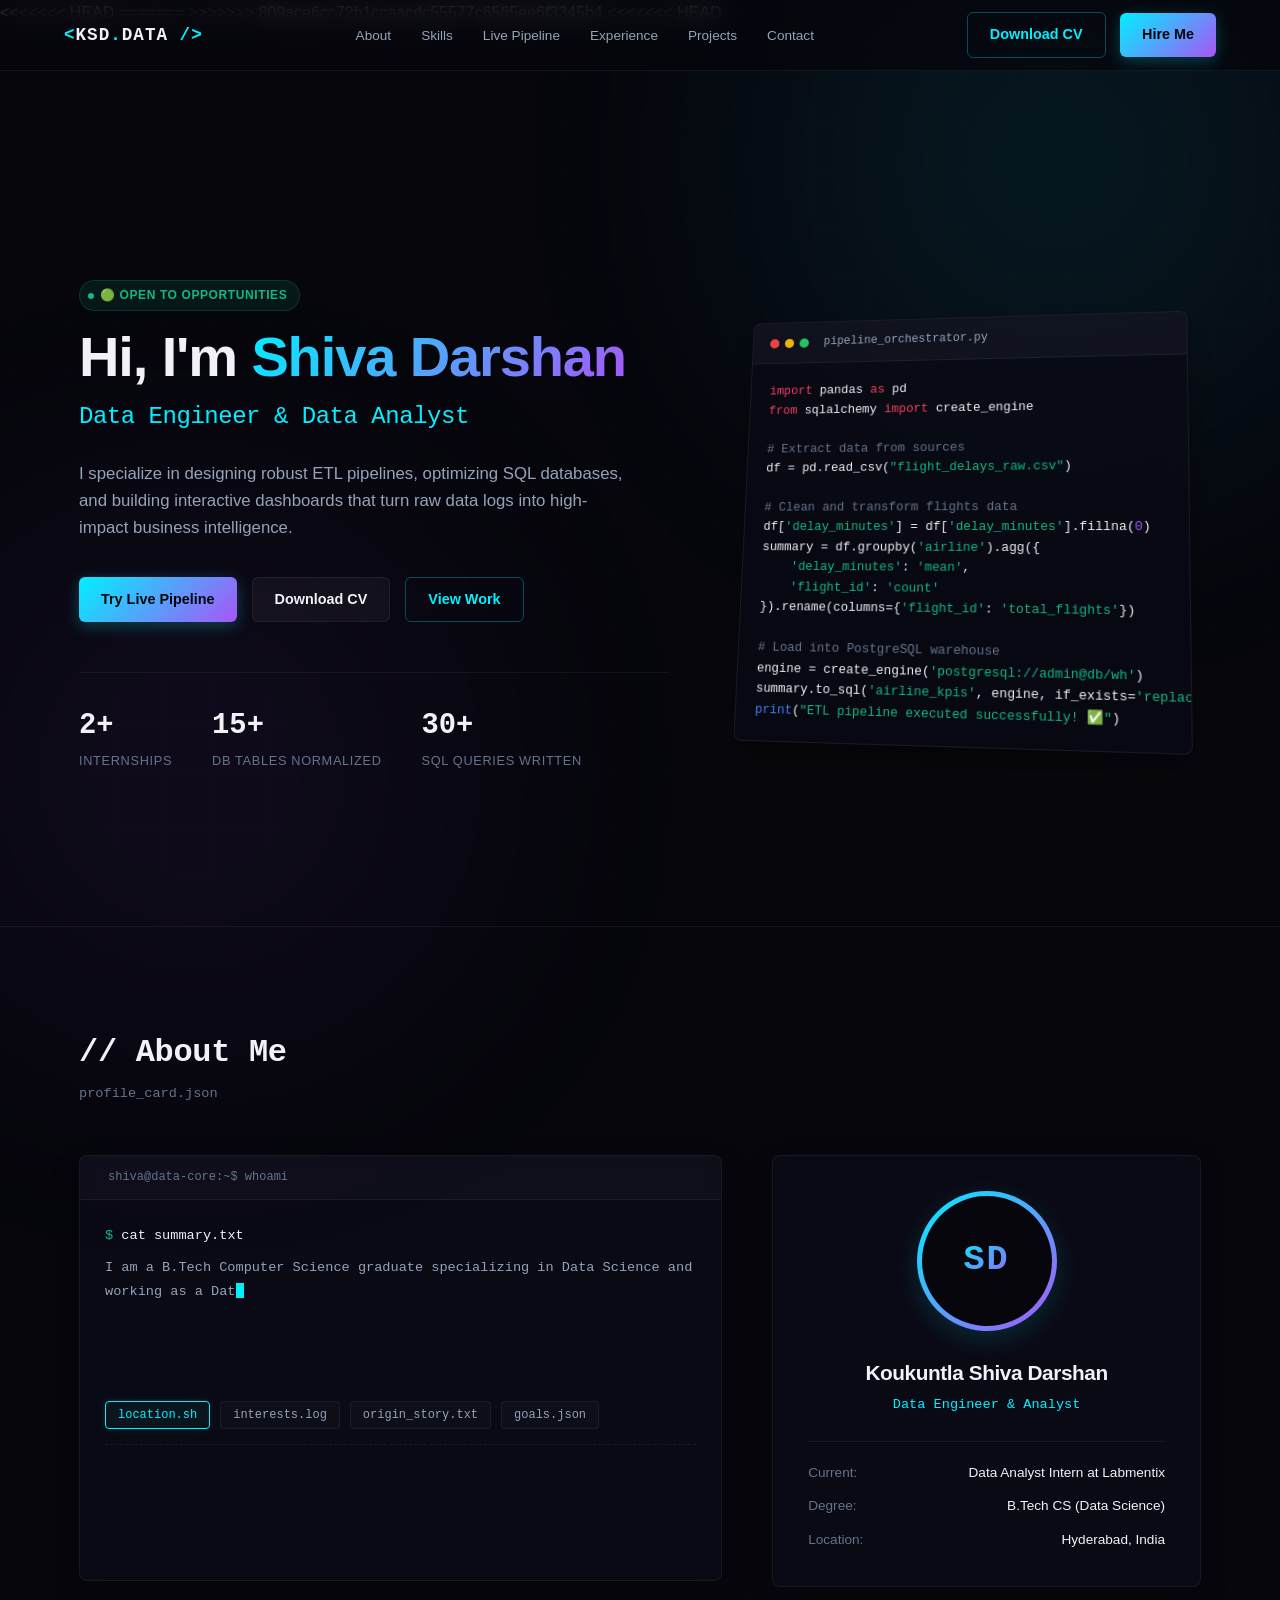
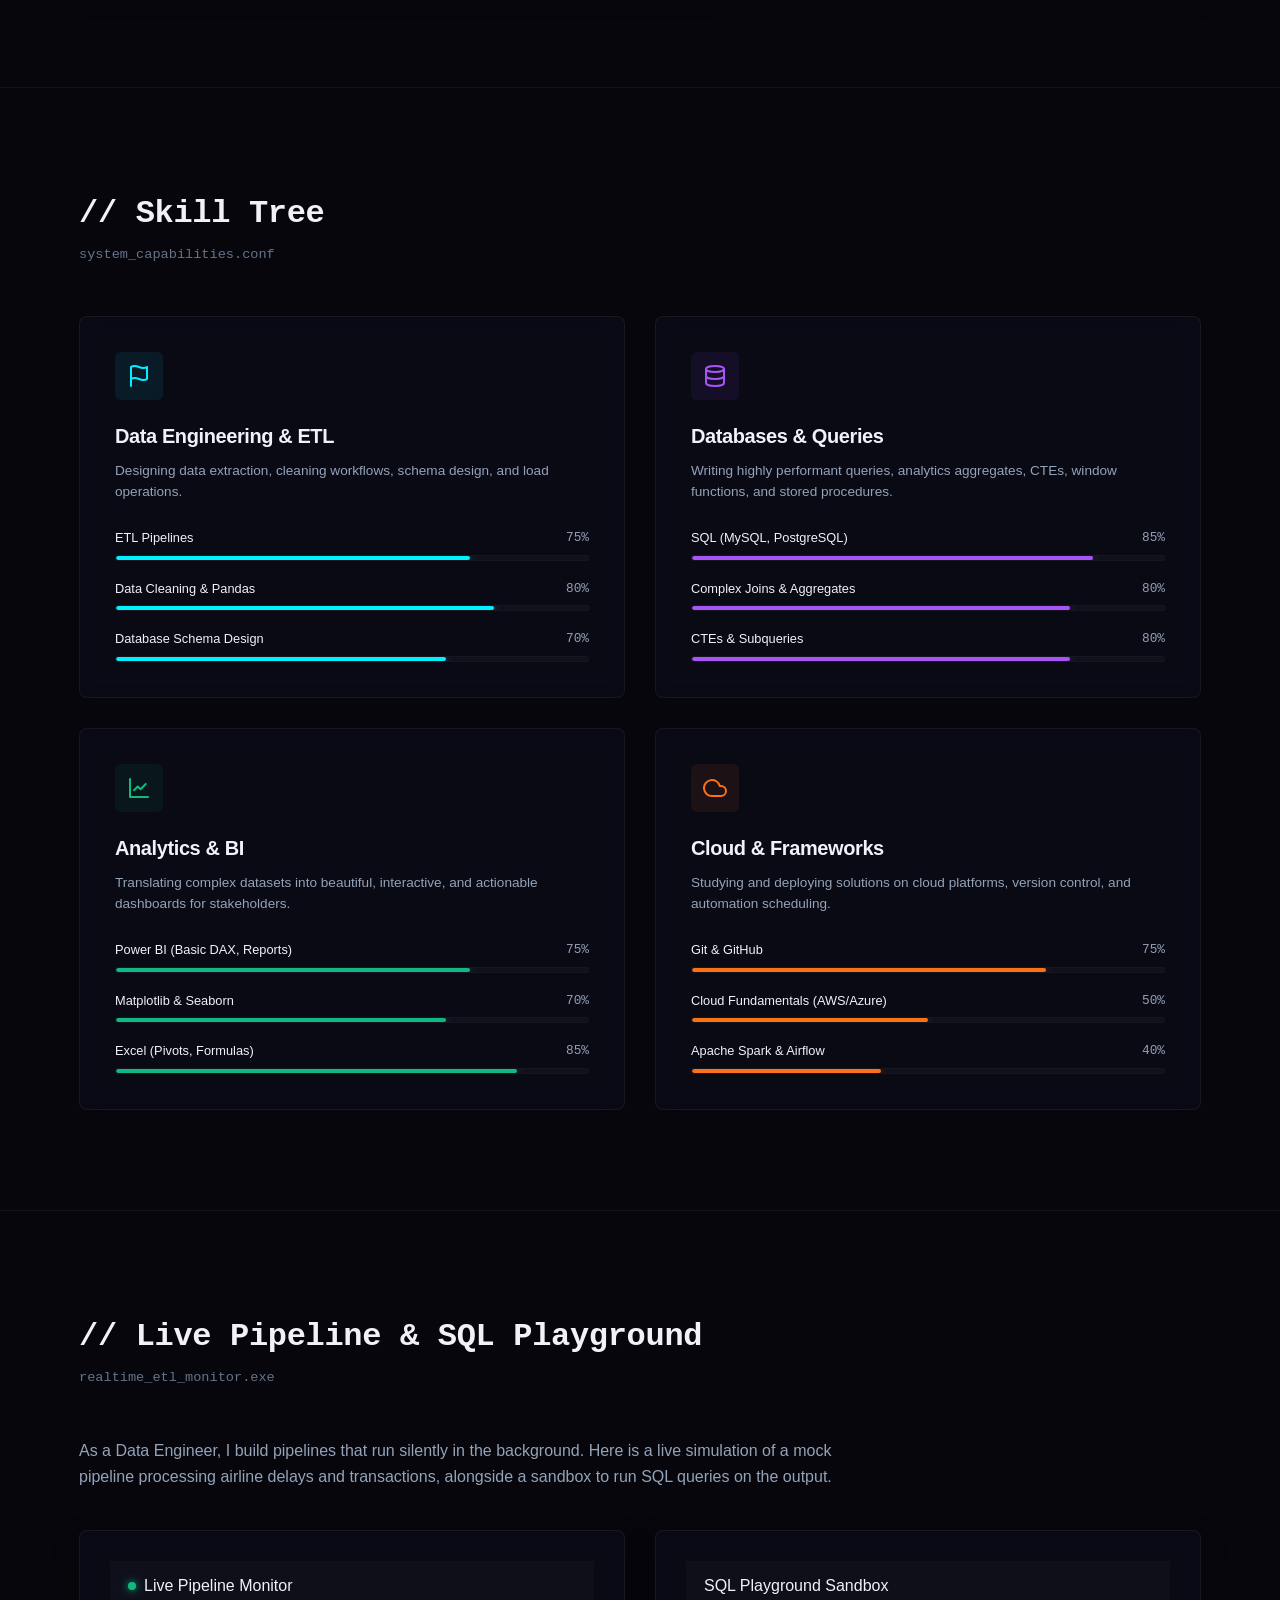
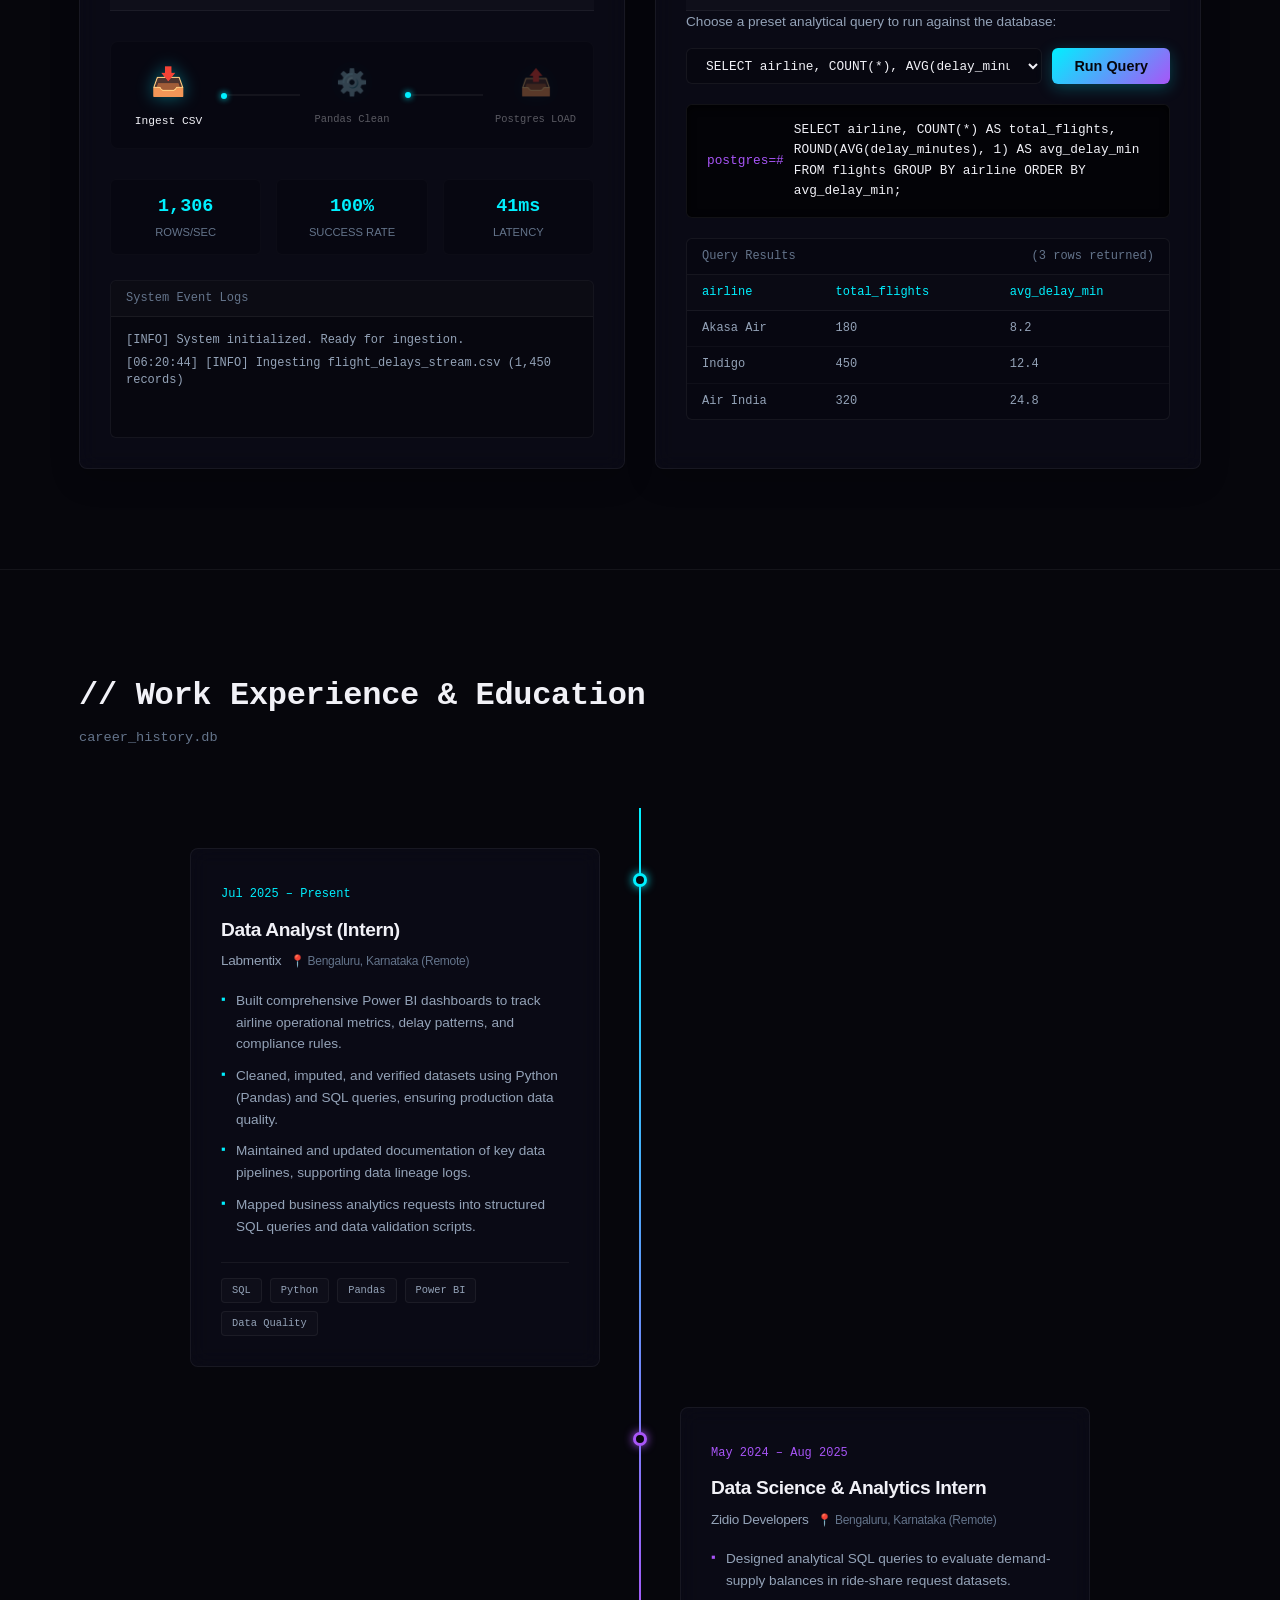
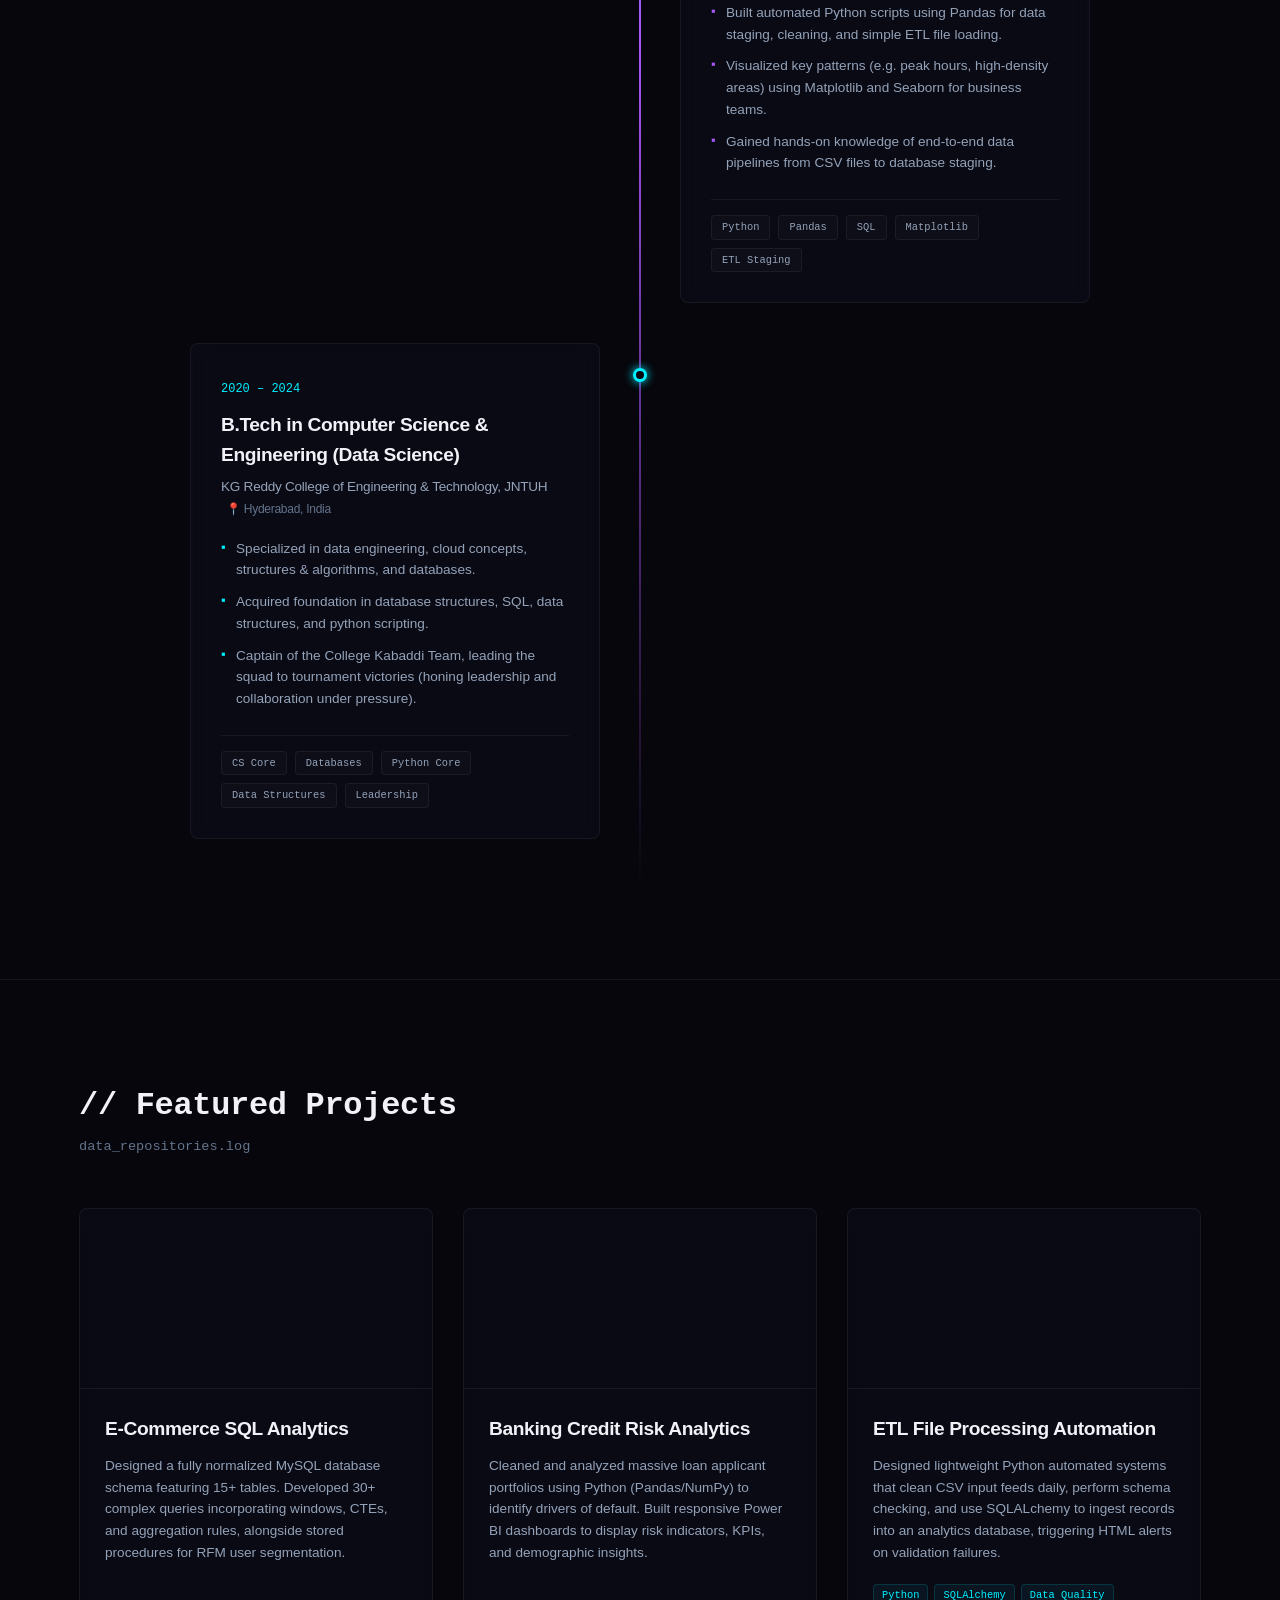
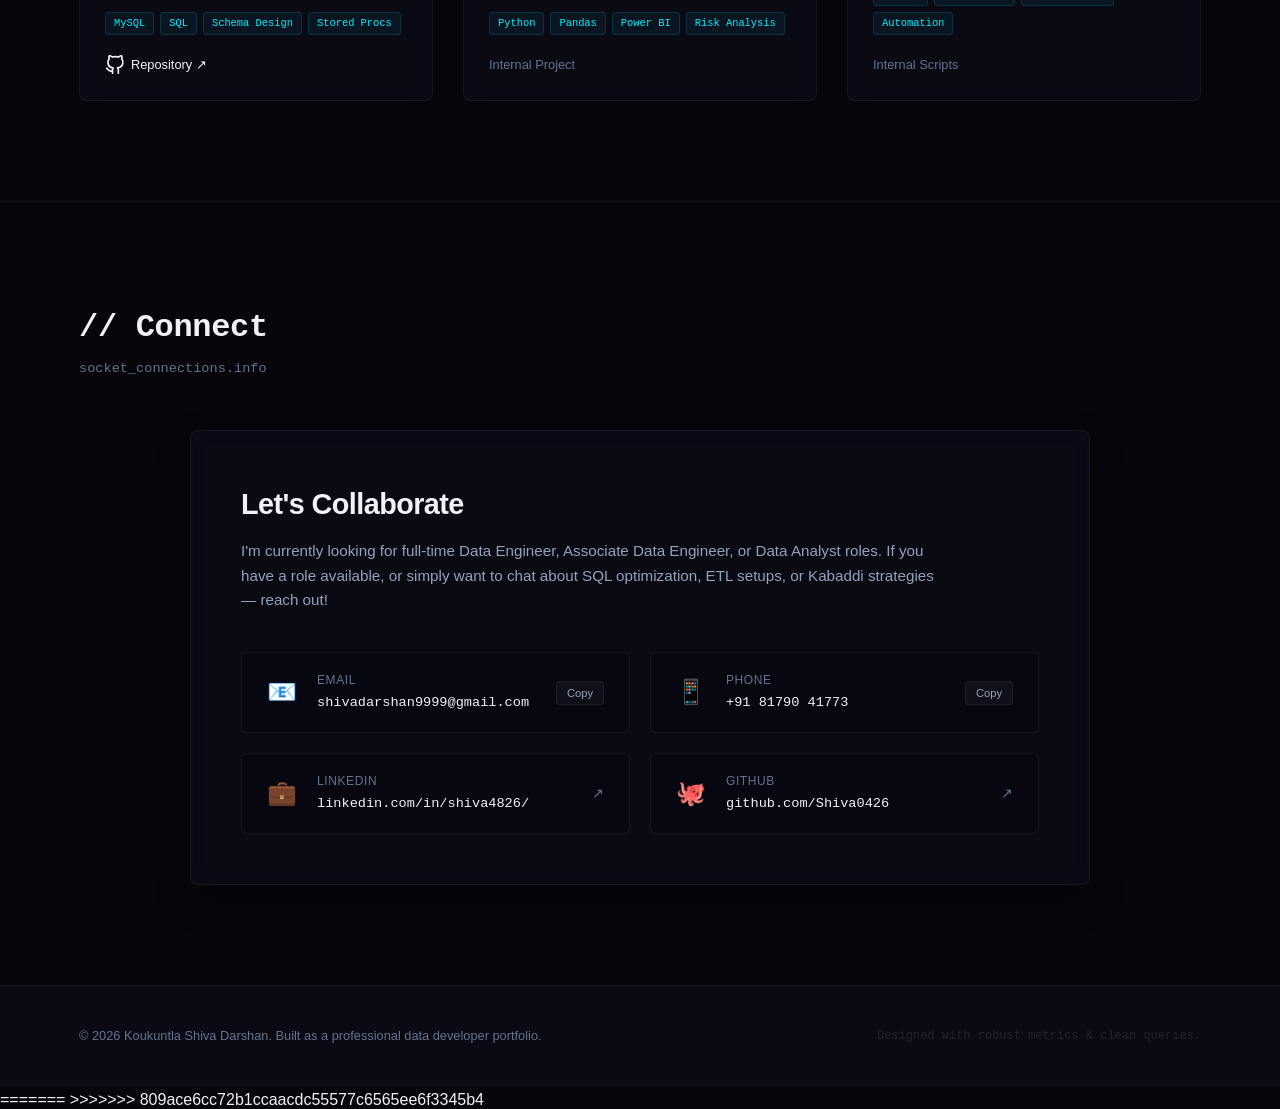
==== commit 40f24891: "Update portfolio with new design" ====
--- a/index.html
+++ b/index.html
@@ -692,595 +692,6 @@
     href="data:image/svg+xml,<svg xmlns='http://www.w3.org/2000/svg' viewBox='0 0 100 100'><text y='.9em' font-size='90'>🎮</text></svg>" />
 </head>
 
-<body>
-
-  <!-- Matrix Rain Background -->
-  <canvas id="matrix-canvas"></canvas>
-
-  <!-- Loading Screen -->
-  <div id="loading-screen">
-    <div class="loading-title">LOADING PORTFOLIO...</div>
-    <div class="loading-bar-container">
-      <div class="loading-bar" id="loading-bar"></div>
-    </div>
-    <div class="loading-text" id="loading-text">Initializing data pipelines...</div>
-  </div>
-
-  <!-- Achievement Toast -->
-  <div class="achievement-toast" id="achievement-toast">
-    <span class="trophy">🏆</span>
-    <div class="achievement-info">
-      <div class="achievement-label">★ ACHIEVEMENT UNLOCKED ★</div>
-      <div class="achievement-name" id="achievement-name">First Visit!</div>
-    </div>
-  </div>
-
-  <!-- Top Navigation -->
-  <nav class="top-nav" id="top-nav">
-    <div class="top-nav-logo">KSDs_PORTFOLIO</div>
-    <button class="mobile-menu-btn" id="mobile-menu-btn" aria-label="Toggle menu">☰</button>
-    <ul class="top-nav-links" id="nav-links">
-      <li><a href="#hero" class="active">Home</a></li>
-      <li><a href="#about">About</a></li>
-      <li><a href="#skills">Skills</a></li>
-      <li><a href="#experience">Experience</a></li>
-      <li><a href="#projects">Projects</a></li>
-      <li><a href="#education">Education</a></li>
-      <li><a href="#contact">Contact</a></li>
-    </ul>
-    <button class="sound-toggle" id="sound-toggle" title="Toggle sound effects">🔇 SFX</button>
-  </nav>
-
-  <!-- Side Navigation Dots -->
-  <nav class="nav-sidebar" id="nav-sidebar">
-    <div class="nav-dot active" data-target="hero" data-label="HOME"></div>
-    <div class="nav-dot" data-target="about" data-label="ABOUT"></div>
-    <div class="nav-dot" data-target="skills" data-label="SKILLS"></div>
-    <div class="nav-dot" data-target="experience" data-label="EXPERIENCE"></div>
-    <div class="nav-dot" data-target="projects" data-label="PROJECTS"></div>
-    <div class="nav-dot" data-target="education" data-label="EDUCATION"></div>
-    <div class="nav-dot" data-target="contact" data-label="CONTACT"></div>
-  </nav>
-
-  <!-- ═══════════════════════════════════════════ -->
-  <!-- HERO SECTION -->
-  <!-- ═══════════════════════════════════════════ -->
-  <section id="hero">
-    <div class="hero-content">
-      <div class="hero-subtitle-top">// Welcome to my world</div>
-      <h1 class="hero-name glitch" data-text="Koukuntla Shiva Darshan">Koukuntla Shiva Darshan</h1>
-      <p class="hero-title">Aspiring Data Engineer & Data Analyst</p>
-      <p class="hero-stack">
-        <span>SQL</span> | <span>Python</span> | <span>JavaScript</span> | <span>Power BI</span> | <span>ETL</span> |
-        <span>Excel</span>
-      </p>
-      <a href="#about" class="press-start">▶ PRESS START ◀</a>
-    </div>
-  </section>
-
-  <!-- ═══════════════════════════════════════════ -->
-  <!-- ABOUT SECTION -->
-  <!-- ═══════════════════════════════════════════ -->
-  <section id="about">
-    <div class="reveal">
-      <div class="section-header">
-        <span>// ABOUT_ME</span>
-        <span class="level-badge">PLAYER PROFILE</span>
-      </div>
-      <div class="section-divider"></div>
-
-      <div class="about-container">
-        <div class="avatar-wrapper" id="avatar-wrapper">
-          <div class="avatar-frame">
-            <span class="avatar-icon">👨‍💻</span>
-          </div>
-          <div class="avatar-click-counter" id="avatar-counter"></div>
-        </div>
-
-        <div class="terminal-bio">
-          <div class="terminal-header">
-            <span class="terminal-dot red"></span>
-            <span class="terminal-dot yellow"></span>
-            <span class="terminal-dot green"></span>
-            <span class="terminal-title">shiva@portfolio ~ $ cat about.txt</span>
-          </div>
-          <div class="terminal-body">
-            <p><span class="prompt">$</span> <span class="cmd">whoami</span></p>
-            <p class="output" id="typewriter-target"></p>
-            <br />
-            <p><span class="prompt">$</span> <span class="cmd">cat location.txt</span></p>
-            <p class="output">📍 Hyderabad, India</p>
-            <br />
-            <p><span class="prompt">$</span> <span class="cmd">cat status.txt</span></p>
-            <p class="output">🟢 Open to opportunities | Immediate availability | Ready to learn & grow</p>
-            <br />
-            <p><span class="prompt">$</span> <span class="cmd">cat interests.txt</span></p>
-            <p class="output">📊 Data Analytics · 🛠️ Data Engineering · 💻 Web Development · ☁️ Cloud Technologies · 🏏
-              Kabaddi</p>
-            <br />
-            <p><span class="prompt">$</span> <span class="terminal-cursor"></span></p>
-          </div>
-        </div>
-      </div>
-    </div>
-  </section>
-
-  <!-- ═══════════════════════════════════════════ -->
-  <!-- SKILLS SECTION -->
-  <!-- ═══════════════════════════════════════════ -->
-  <section id="skills">
-    <div class="reveal">
-      <div class="section-header">
-        <span>// SKILL_TREE</span>
-        <span class="level-badge">STATS</span>
-      </div>
-      <div class="section-divider"></div>
-
-      <div class="skills-grid">
-
-        <!-- Skill Tree: Core Data Skills -->
-        <div class="skill-tree">
-          <div class="skill-tree-title"><span class="icon">🗄️</span> CORE DATA SKILLS</div>
-          <div class="skill-item">
-            <div class="skill-info">
-              <span class="skill-name">SQL (Joins, Subqueries, Group By, CTEs)</span>
-              <span class="skill-xp">XP 750/1000</span>
-            </div>
-            <div class="skill-bar-bg">
-              <div class="skill-bar-fill cyan" data-width="75"></div>
-            </div>
-          </div>
-          <div class="skill-item">
-            <div class="skill-info">
-              <span class="skill-name">Python (Pandas, NumPy, Basics)</span>
-              <span class="skill-xp">XP 700/1000</span>
-            </div>
-            <div class="skill-bar-bg">
-              <div class="skill-bar-fill cyan" data-width="70"></div>
-            </div>
-          </div>
-          <div class="skill-item">
-            <div class="skill-info">
-              <span class="skill-name">Excel (VLOOKUP, Pivot Tables, Charts)</span>
-              <span class="skill-xp">XP 800/1000</span>
-            </div>
-            <div class="skill-bar-bg">
-              <div class="skill-bar-fill cyan" data-width="80"></div>
-            </div>
-          </div>
-          <div class="skill-item">
-            <div class="skill-info">
-              <span class="skill-name">Data Cleaning & Preprocessing</span>
-              <span class="skill-xp">XP 650/1000</span>
-            </div>
-            <div class="skill-bar-bg">
-              <div class="skill-bar-fill cyan" data-width="65"></div>
-            </div>
-          </div>
-          <div class="skill-item">
-            <div class="skill-info">
-              <span class="skill-name">ETL Concepts & Data Pipelines</span>
-              <span class="skill-xp">XP 550/1000</span>
-            </div>
-            <div class="skill-bar-bg">
-              <div class="skill-bar-fill cyan" data-width="55"></div>
-            </div>
-          </div>
-        </div>
-
-        <!-- Skill Tree: Programming -->
-        <div class="skill-tree">
-          <div class="skill-tree-title"><span class="icon">💻</span> PROGRAMMING</div>
-          <div class="skill-item">
-            <div class="skill-info">
-              <span class="skill-name">Python (Core, OOP, Scripting)</span>
-              <span class="skill-xp">XP 720/1000</span>
-            </div>
-            <div class="skill-bar-bg">
-              <div class="skill-bar-fill green" data-width="72"></div>
-            </div>
-          </div>
-          <div class="skill-item">
-            <div class="skill-info">
-              <span class="skill-name">SQL (MySQL, PostgreSQL)</span>
-              <span class="skill-xp">XP 750/1000</span>
-            </div>
-            <div class="skill-bar-bg">
-              <div class="skill-bar-fill green" data-width="75"></div>
-            </div>
-          </div>
-          <div class="skill-item">
-            <div class="skill-info">
-              <span class="skill-name">JavaScript (ES6 Basics, DOM)</span>
-              <span class="skill-xp">XP 550/1000</span>
-            </div>
-            <div class="skill-bar-bg">
-              <div class="skill-bar-fill green" data-width="55"></div>
-            </div>
-          </div>
-          <div class="skill-item">
-            <div class="skill-info">
-              <span class="skill-name">HTML & CSS</span>
-              <span class="skill-xp">XP 650/1000</span>
-            </div>
-            <div class="skill-bar-bg">
-              <div class="skill-bar-fill green" data-width="65"></div>
-            </div>
-          </div>
-          <div class="skill-item">
-            <div class="skill-info">
-              <span class="skill-name">Git & GitHub</span>
-              <span class="skill-xp">XP 600/1000</span>
-            </div>
-            <div class="skill-bar-bg">
-              <div class="skill-bar-fill green" data-width="60"></div>
-            </div>
-          </div>
-        </div>
-
-        <!-- Skill Tree: Visualisation & Reporting -->
-        <div class="skill-tree">
-          <div class="skill-tree-title"><span class="icon">📊</span> VISUALISATION & REPORTING</div>
-          <div class="skill-item">
-            <div class="skill-info">
-              <span class="skill-name">Power BI (Dashboards, Basic DAX)</span>
-              <span class="skill-xp">XP 650/1000</span>
-            </div>
-            <div class="skill-bar-bg">
-              <div class="skill-bar-fill magenta" data-width="65"></div>
-            </div>
-          </div>
-          <div class="skill-item">
-            <div class="skill-info">
-              <span class="skill-name">Tableau (Basic Visualisations)</span>
-              <span class="skill-xp">XP 500/1000</span>
-            </div>
-            <div class="skill-bar-bg">
-              <div class="skill-bar-fill magenta" data-width="50"></div>
-            </div>
-          </div>
-          <div class="skill-item">
-            <div class="skill-info">
-              <span class="skill-name">Matplotlib & Seaborn</span>
-              <span class="skill-xp">XP 600/1000</span>
-            </div>
-            <div class="skill-bar-bg">
-              <div class="skill-bar-fill magenta" data-width="60"></div>
-            </div>
-          </div>
-          <div class="skill-item">
-            <div class="skill-info">
-              <span class="skill-name">Excel Charts & Reporting</span>
-              <span class="skill-xp">XP 700/1000</span>
-            </div>
-            <div class="skill-bar-bg">
-              <div class="skill-bar-fill magenta" data-width="70"></div>
-            </div>
-          </div>
-        </div>
-
-        <!-- Skill Tree: Learning & Growing -->
-        <div class="skill-tree">
-          <div class="skill-tree-title"><span class="icon">🌱</span> LEARNING & GROWING</div>
-          <div class="skill-item">
-            <div class="skill-info">
-              <span class="skill-name">AWS (Cloud Fundamentals)</span>
-              <span class="skill-xp">XP 400/1000</span>
-            </div>
-            <div class="skill-bar-bg">
-              <div class="skill-bar-fill orange" data-width="40"></div>
-            </div>
-          </div>
-          <div class="skill-item">
-            <div class="skill-info">
-              <span class="skill-name">Azure (AZ-900 Studying)</span>
-              <span class="skill-xp">XP 350/1000</span>
-            </div>
-            <div class="skill-bar-bg">
-              <div class="skill-bar-fill orange" data-width="35"></div>
-            </div>
-          </div>
-          <div class="skill-item">
-            <div class="skill-info">
-              <span class="skill-name">Apache Spark (Exploring)</span>
-              <span class="skill-xp">XP 300/1000</span>
-            </div>
-            <div class="skill-bar-bg">
-              <div class="skill-bar-fill orange" data-width="30"></div>
-            </div>
-          </div>
-          <div class="skill-item">
-            <div class="skill-info">
-              <span class="skill-name">Docker (Basics)</span>
-              <span class="skill-xp">XP 300/1000</span>
-            </div>
-            <div class="skill-bar-bg">
-              <div class="skill-bar-fill orange" data-width="30"></div>
-            </div>
-          </div>
-          <div class="skill-item">
-            <div class="skill-info">
-              <span class="skill-name">Databricks (Awareness)</span>
-              <span class="skill-xp">XP 250/1000</span>
-            </div>
-            <div class="skill-bar-bg">
-              <div class="skill-bar-fill orange" data-width="25"></div>
-            </div>
-          </div>
-        </div>
-
-      </div>
-    </div>
-  </section>
-
-  <!-- ═══════════════════════════════════════════ -->
-  <!-- EXPERIENCE SECTION -->
-  <!-- ═══════════════════════════════════════════ -->
-  <section id="experience">
-    <div class="reveal">
-      <div class="section-header">
-        <span>// QUEST_LOG</span>
-        <span class="level-badge">EXPERIENCE</span>
-      </div>
-      <div class="section-divider"></div>
-
-      <div class="experience-timeline">
-
-        <!-- Level 2 -->
-        <div class="exp-card">
-          <div class="exp-level">⬢ LEVEL 2 — CURRENT QUEST</div>
-          <div class="exp-title">Data Analyst (Intern)</div>
-          <div class="exp-company">Labmentix</div>
-          <div class="exp-location-date">📍 Bengaluru, Karnataka &nbsp;|&nbsp; Jul 2025 – Present</div>
-          <ul class="exp-quests">
-            <li>Built Power BI dashboards to monitor airline operational data quality and delay patterns, improving
-              compliance team visibility.</li>
-            <li>Validated and cleaned datasets using Python (Pandas) and SQL, ensuring accuracy and consistency across
-              multiple data sources.</li>
-            <li>Wrote SQL queries to extract and analyze data, supporting audit-ready reporting pipelines.</li>
-            <li>Assisted in establishing data documentation practices including data lineage tracking.</li>
-            <li>Collaborated with team members to translate business requirements into structured data quality rules.
-            </li>
-          </ul>
-        </div>
-
-        <!-- Level 1 -->
-        <div class="exp-card">
-          <div class="exp-level">⬢ LEVEL 1 — COMPLETED</div>
-          <div class="exp-title">Data Science & Analytics Intern</div>
-          <div class="exp-company">Zidio Developers</div>
-          <div class="exp-location-date">📍 Bengaluru, Karnataka &nbsp;|&nbsp; May 2024 – Aug 2025</div>
-          <ul class="exp-quests">
-            <li>Designed SQL queries for demand-supply reporting and trend visualisation across multi-city ride-request
-              datasets.</li>
-            <li>Cleaned and standardised raw data using Python (Pandas), implementing basic data quality checks.</li>
-            <li>Built simple ETL workflows using Python and SQL to transform raw data into structured reports.</li>
-            <li>Created data visualisations using Matplotlib and Seaborn to present findings to stakeholders.</li>
-            <li>Gained hands-on experience with the complete data lifecycle — from ingestion to reporting.</li>
-          </ul>
-        </div>
-
-      </div>
-    </div>
-  </section>
-
-  <!-- ═══════════════════════════════════════════ -->
-  <!-- PROJECTS SECTION -->
-  <!-- ═══════════════════════════════════════════ -->
-  <section id="projects">
-    <div class="reveal">
-      <div class="section-header">
-        <span>// ACHIEVEMENTS</span>
-        <span class="level-badge">PROJECTS</span>
-      </div>
-      <div class="section-divider"></div>
-
-      <div class="projects-grid">
-
-        <!-- Project 1: E-Commerce SQL Analytics -->
-        <div class="project-card">
-          <div class="project-card-inner">
-            <div class="project-front">
-              <div>
-                <div class="project-achievement">★ ACHIEVEMENT CARD ★</div>
-                <div class="project-name">
-                  <a href="https://github.com/Shiva0426/E-Commerce-Database" target="_blank" rel="noopener noreferrer"
-                    style="color: inherit; text-decoration: none;">
-                    E-Commerce SQL Analytics Project 🔗
-                  </a>
-                </div>
-                <p class="project-desc">
-                  Built a MySQL database with 15+ tables, wrote analytical queries using joins, subqueries, and CTEs.
-                  Created stored procedures for customer segmentation and sales reporting.
-                </p>
-              </div>
-              <div>
-                <div class="project-tools">
-                  <span class="project-tool-tag">SQL</span>
-                  <span class="project-tool-tag">MySQL</span>
-                  <span class="project-tool-tag">Python</span>
-                  <span class="project-tool-tag">JavaScript</span>
-                </div>
-                <p class="flip-hint">[ HOVER TO FLIP ]</p>
-              </div>
-            </div>
-            <div class="project-back">
-              <div class="project-back-title">QUEST DETAILS</div>
-              <ul class="project-back-details">
-                <li>Designed a normalised database schema with 15+ tables for an e-commerce platform.</li>
-                <li>Wrote 30+ SQL queries using CTEs, subqueries, and aggregate functions for sales analysis.</li>
-                <li>Created stored procedures for RFM customer segmentation and automated reporting.</li>
-                <li>Built a JavaScript-based ER diagram visualiser for documentation.</li>
-                <li>Tools: MySQL, Python, JavaScript, Git</li>
-              </ul>
-            </div>
-          </div>
-        </div>
-
-        <!-- Project 2: Banking Risk Dashboard -->
-        <div class="project-card">
-          <div class="project-card-inner">
-            <div class="project-front">
-              <div>
-                <div class="project-achievement">★ ACHIEVEMENT CARD ★</div>
-                <div class="project-name">Banking Risk Analytics Dashboard</div>
-                <p class="project-desc">
-                  Conducted exploratory data analysis on loan portfolio datasets using Python (Pandas). Built Power BI
-                  dashboards to visualise credit risk KPIs and default trends.
-                </p>
-              </div>
-              <div>
-                <div class="project-tools">
-                  <span class="project-tool-tag">Python</span>
-                  <span class="project-tool-tag">Pandas</span>
-                  <span class="project-tool-tag">SQL</span>
-                  <span class="project-tool-tag">Power BI</span>
-                </div>
-                <p class="flip-hint">[ HOVER TO FLIP ]</p>
-              </div>
-            </div>
-            <div class="project-back">
-              <div class="project-back-title">QUEST DETAILS</div>
-              <ul class="project-back-details">
-                <li>Cleaned and preprocessed loan data using Python (Pandas, NumPy).</li>
-                <li>Performed EDA to identify risk patterns and default drivers.</li>
-                <li>Created Power BI dashboards showing credit risk KPIs and portfolio health metrics.</li>
-                <li>Tools: Python, Pandas, SQL, Power BI, Excel</li>
-              </ul>
-            </div>
-          </div>
-        </div>
-
-        <!-- Project 3: Python Data Automation Script -->
-        <div class="project-card">
-          <div class="project-card-inner">
-            <div class="project-front">
-              <div>
-                <div class="project-achievement">★ ACHIEVEMENT CARD ★</div>
-                <div class="project-name">Python Data Automation Scripts</div>
-                <p class="project-desc">
-                  Developed Python scripts to automate repetitive data tasks — file processing, data cleaning, report
-                  generation — and used scheduling for daily execution.
-                </p>
-              </div>
-              <div>
-                <div class="project-tools">
-                  <span class="project-tool-tag">Python</span>
-                  <span class="project-tool-tag">Pandas</span>
-                  <span class="project-tool-tag">SQL</span>
-                  <span class="project-tool-tag">Excel</span>
-                </div>
-                <p class="flip-hint">[ HOVER TO FLIP ]</p>
-              </div>
-            </div>
-            <div class="project-back">
-              <div class="project-back-title">QUEST DETAILS</div>
-              <ul class="project-back-details">
-                <li>Built Python scripts to read CSV/Excel files, clean data, and generate summary reports.</li>
-                <li>Used Pandas for data transformation and SQLAlchemy for database interactions.</li>
-                <li>Automated daily report generation, reducing manual effort.</li>
-                <li>Tools: Python, Pandas, SQLAlchemy, Excel</li>
-              </ul>
-            </div>
-          </div>
-        </div>
-
-      </div>
-    </div>
-  </section>
-
-  <!-- ═══════════════════════════════════════════ -->
-  <!-- EDUCATION SECTION -->
-  <!-- ═══════════════════════════════════════════ -->
-  <section id="education">
-    <div class="reveal">
-      <div class="section-header">
-        <span>// ORIGIN_STORY</span>
-        <span class="level-badge">EDUCATION</span>
-      </div>
-      <div class="section-divider"></div>
-
-      <div class="education-card">
-        <div class="edu-origin-label">◆ CHARACTER ORIGIN ◆</div>
-        <div class="edu-degree">B.Tech — Computer Science & Engineering (Data Science)</div>
-        <div class="edu-college">KG Reddy College of Engineering & Technology, JNTUH — Hyderabad</div>
-        <div class="edu-year">2020 – 2024</div>
-        <ul class="edu-details">
-          <li>Specialised in data science, database systems, and software engineering with a focus on practical data
-            skills.</li>
-          <li>Completed coursework in SQL, Python, Data Structures & Algorithms, Machine Learning, and Statistics.</li>
-          <li>Led Kabaddi team to championship victory as Captain, demonstrating leadership and teamwork under pressure.
-          </li>
-          <li>Self-learning: Microsoft Azure Data Fundamentals (AZ-900), Power BI, and advanced SQL techniques.</li>
-          <li>Eager to learn: Apache Spark, Airflow, and cloud data engineering tools through projects and
-            certifications.</li>
-        </ul>
-      </div>
-    </div>
-  </section>
-
-  <!-- ═══════════════════════════════════════════ -->
-  <!-- CONTACT SECTION -->
-  <!-- ═══════════════════════════════════════════ -->
-  <section id="contact">
-    <div class="reveal">
-      <div class="section-header">
-        <span>// CONNECT</span>
-        <span class="level-badge">CONTACT</span>
-      </div>
-      <div class="section-divider"></div>
-
-      <div class="contact-terminal">
-        <div class="terminal-header">
-          <span class="terminal-dot red"></span>
-          <span class="terminal-dot yellow"></span>
-          <span class="terminal-dot green"></span>
-          <span class="terminal-title">shiva@portfolio ~ $ cat contact.txt</span>
-        </div>
-
-        <div class="contact-links">
-          <a href="mailto:shivadarshan9999@gmail.com" class="contact-link" id="contact-email">
-            <span class="link-icon">📧</span>
-            <div>
-              <span class="link-label">EMAIL</span>
-              <span class="link-value">shivadarshan9999@gmail.com</span>
-            </div>
-          </a>
-          <a href="tel:+918179041773" class="contact-link" id="contact-phone">
-            <span class="link-icon">📱</span>
-            <div>
-              <span class="link-label">PHONE</span>
-              <span class="link-value">+91 81790 41773</span>
-            </div>
-          </a>
-          <a href="https://www.linkedin.com/in/shiva4826/" target="_blank" rel="noopener noreferrer" class="contact-link"
-            id="contact-linkedin">
-            <span class="link-icon">💼</span>
-            <div>
-              <span class="link-label">LINKEDIN</span>
-              <span class="link-value">linkedin.com/Shiva0426</span>
-            </div>
-          </a>
-          <a href="https://github.com/Shiva0426" target="_blank" rel="noopener noreferrer" class="contact-link"
-            id="contact-github">
-            <span class="link-icon">🐙</span>
-            <div>
-              <span class="link-label">GITHUB</span>
-              <span class="link-value">github.com/Shiva0426</span>
-            </div>
-          </a>
-        </div>
-      </div>
-    </div>
-  </section>
-
-  <!-- Footer -->
-  <footer class="footer">
-    <p>CRAFTED WITH <span class="heart">♥</span> BY Koukuntla Shiva Darshan &nbsp;|&nbsp; 2025</p>
-    <p style="margin-top: 8px; color: #333355;">TIP: Try the Konami Code ↑↑↓↓←→←→BA 🎮</p>
-  </footer>
-
-  <script src="script.js"></script>
 </body>
 
 >>>>>>> 809ace6cc72b1ccaacdc55577c6565ee6f3345b4
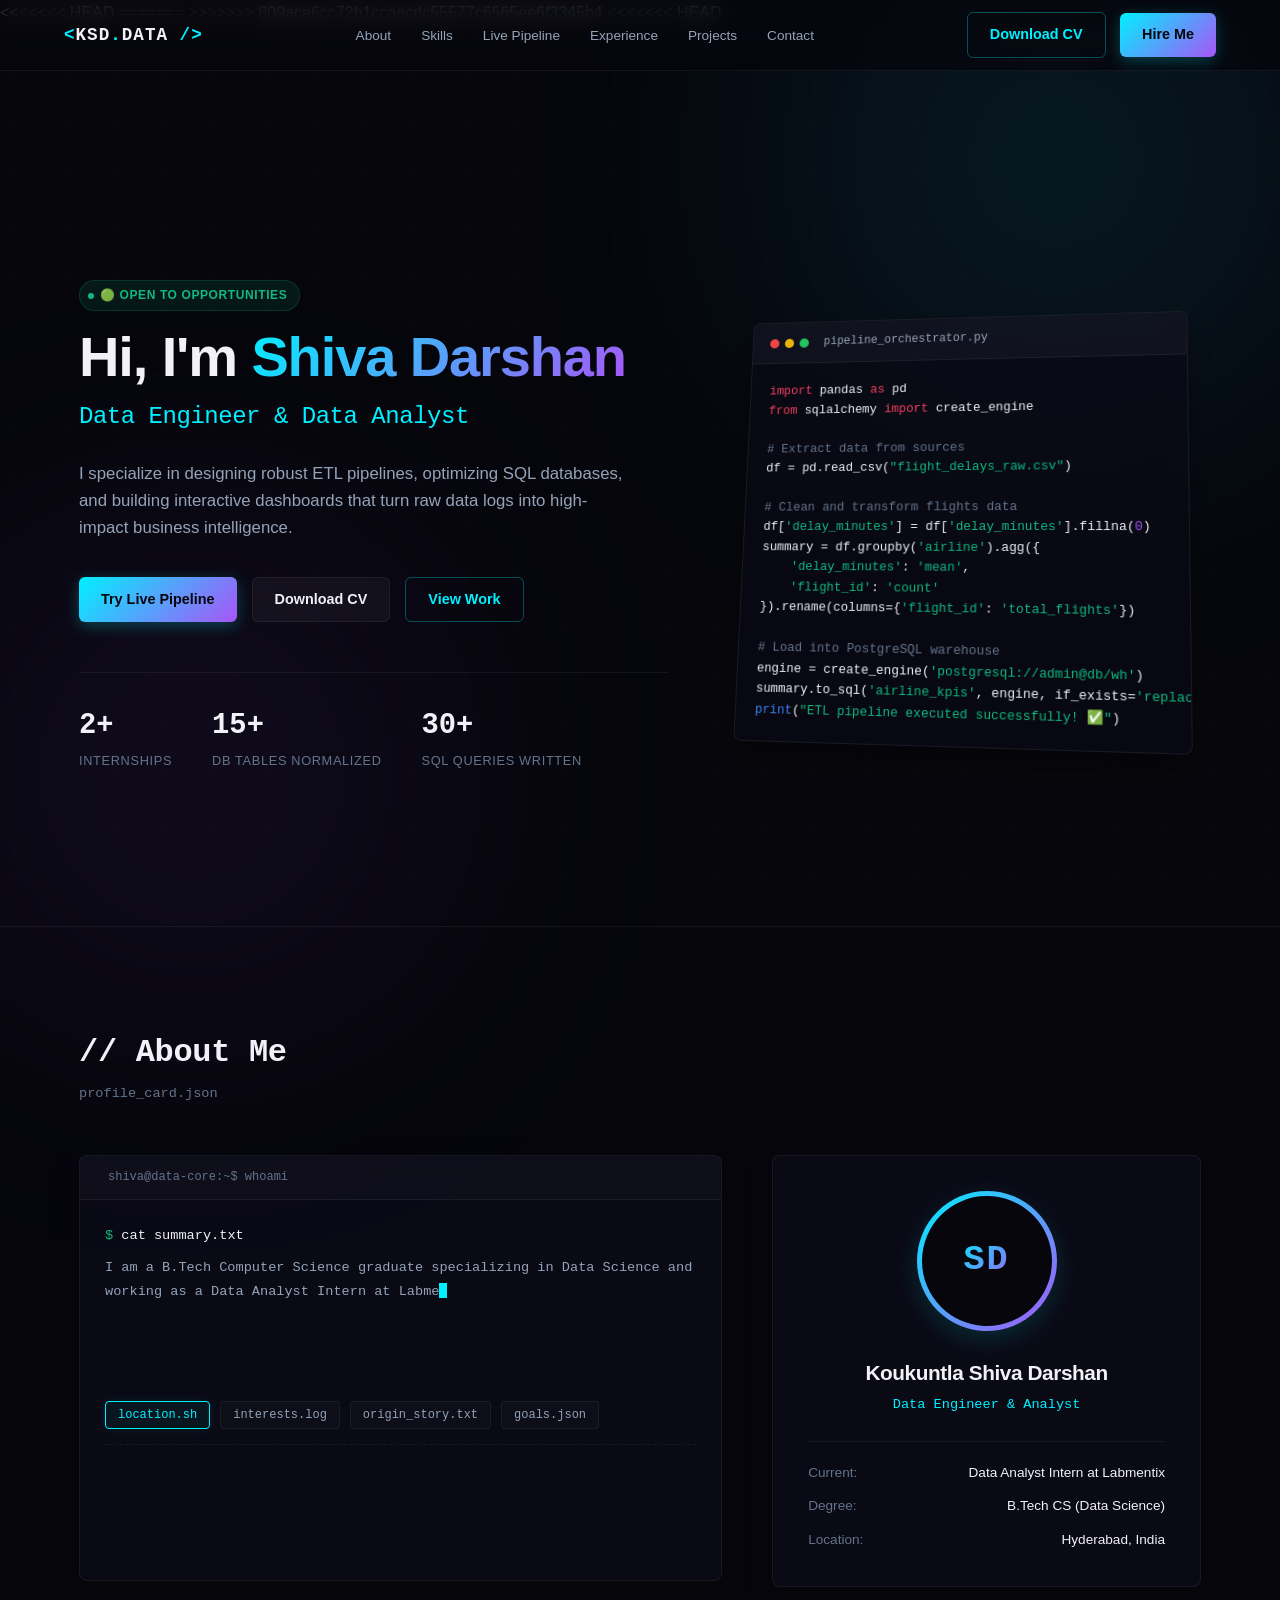
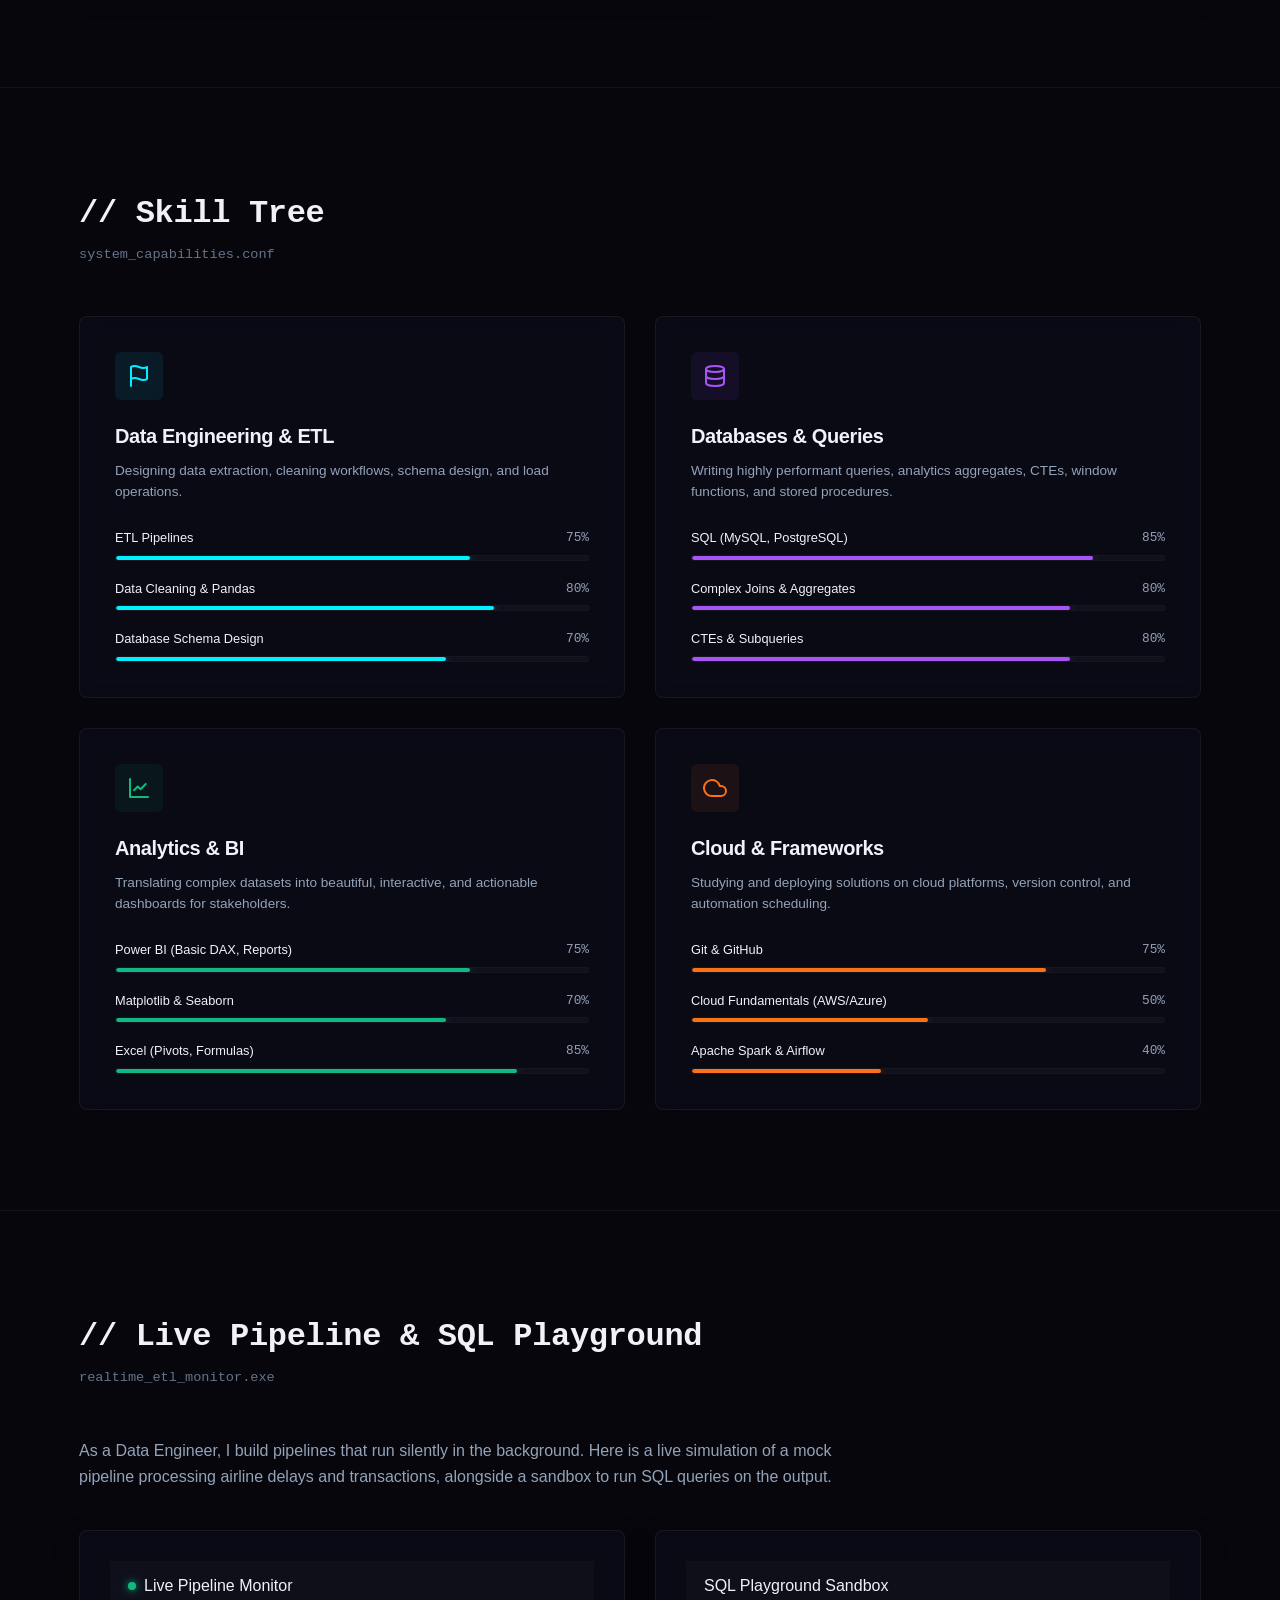
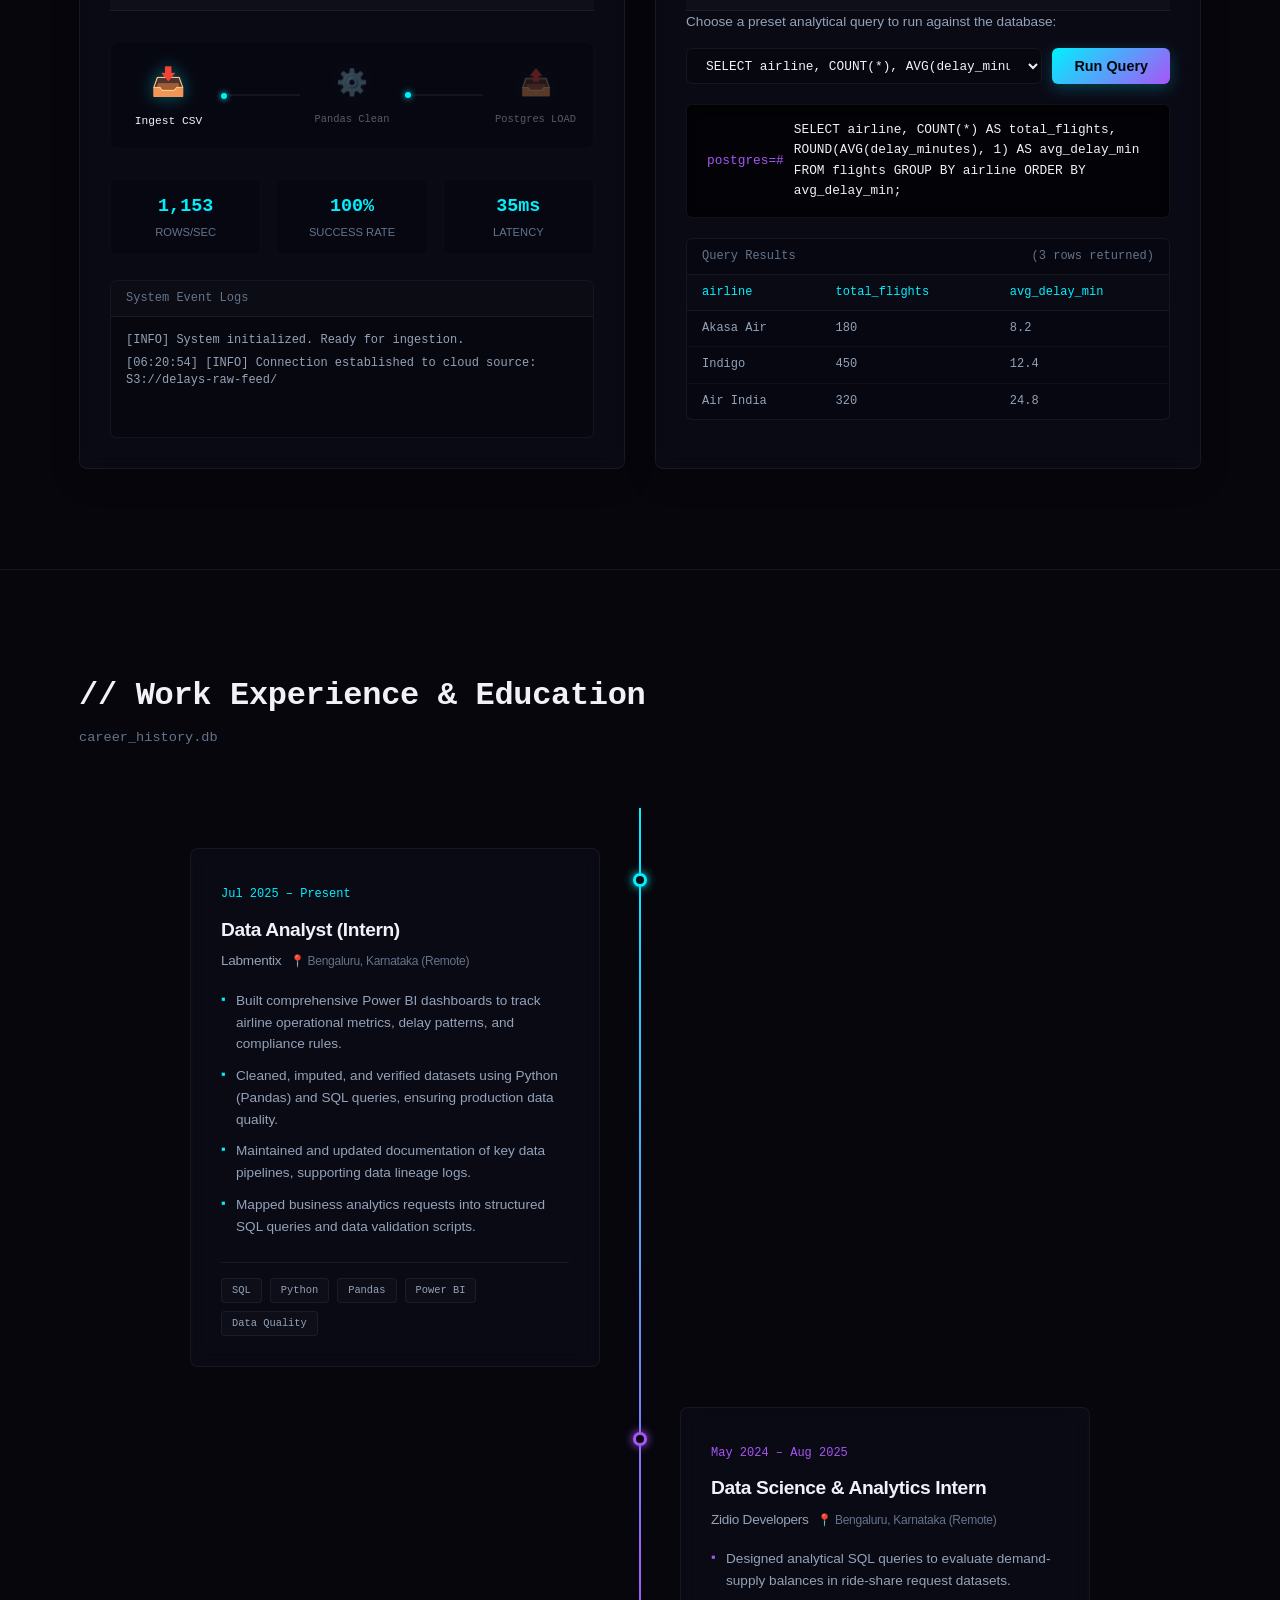
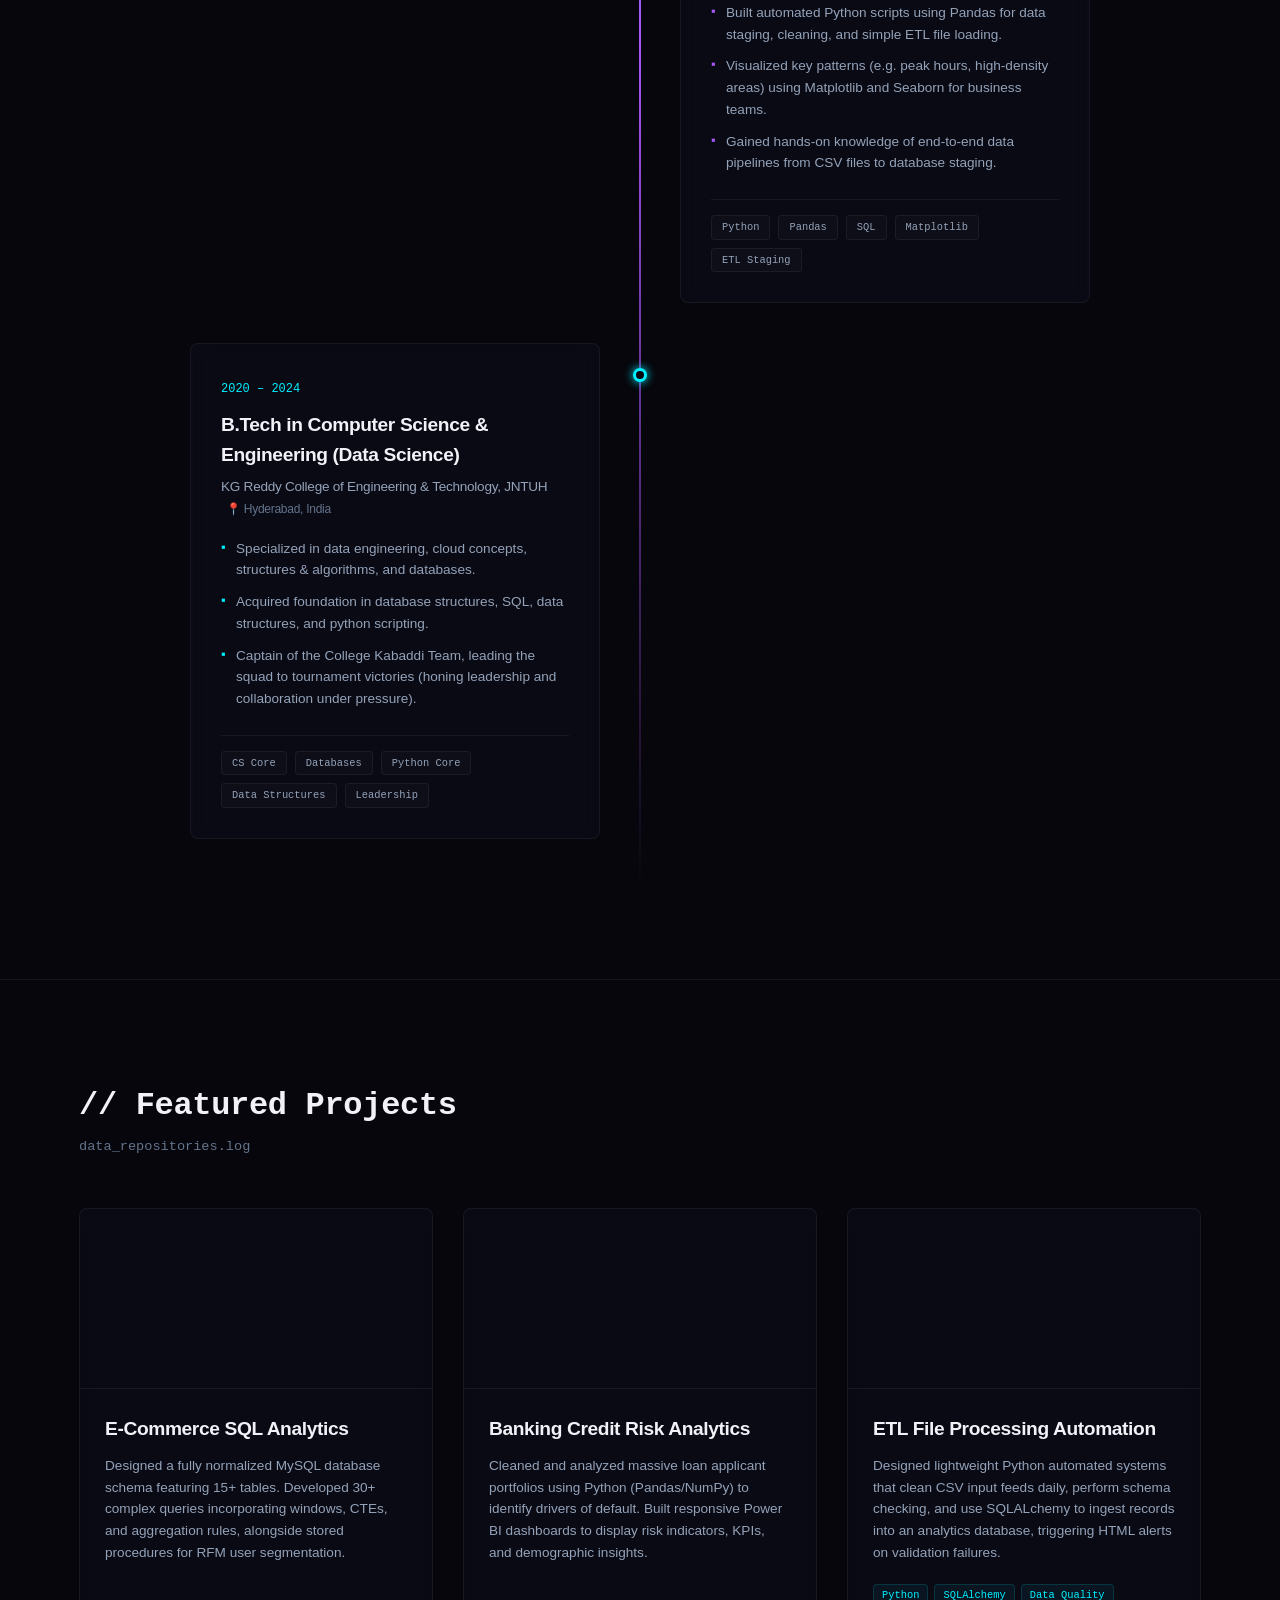
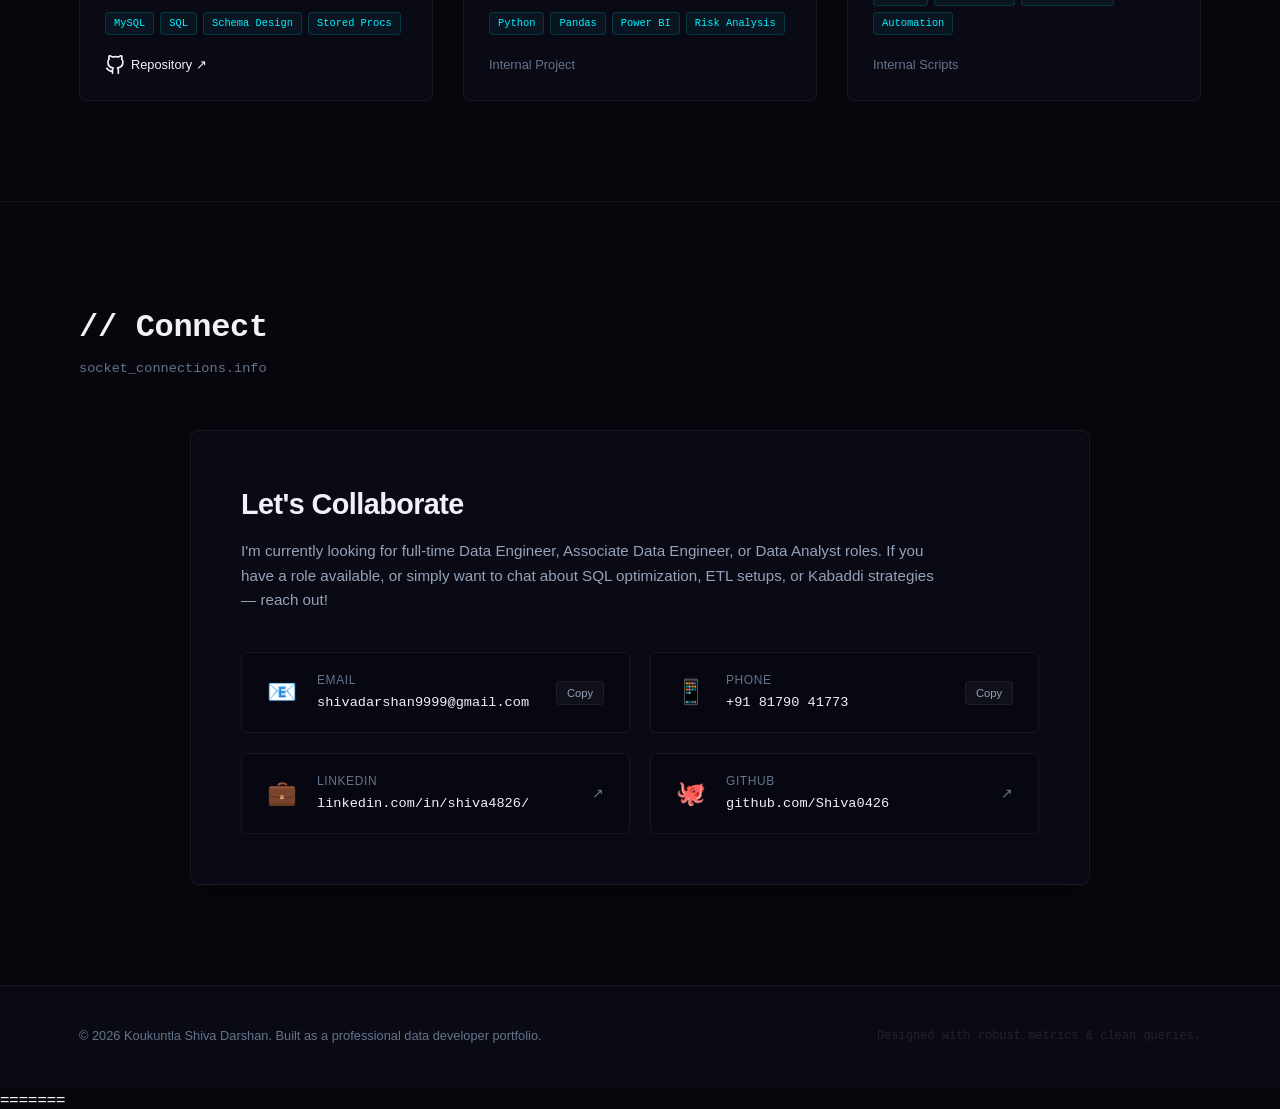
==== commit 0cef46c2: "Update portfolio with new design" ====
--- a/index.html
+++ b/index.html
@@ -694,5 +694,4 @@
 
 </body>
 
->>>>>>> 809ace6cc72b1ccaacdc55577c6565ee6f3345b4
 </html>
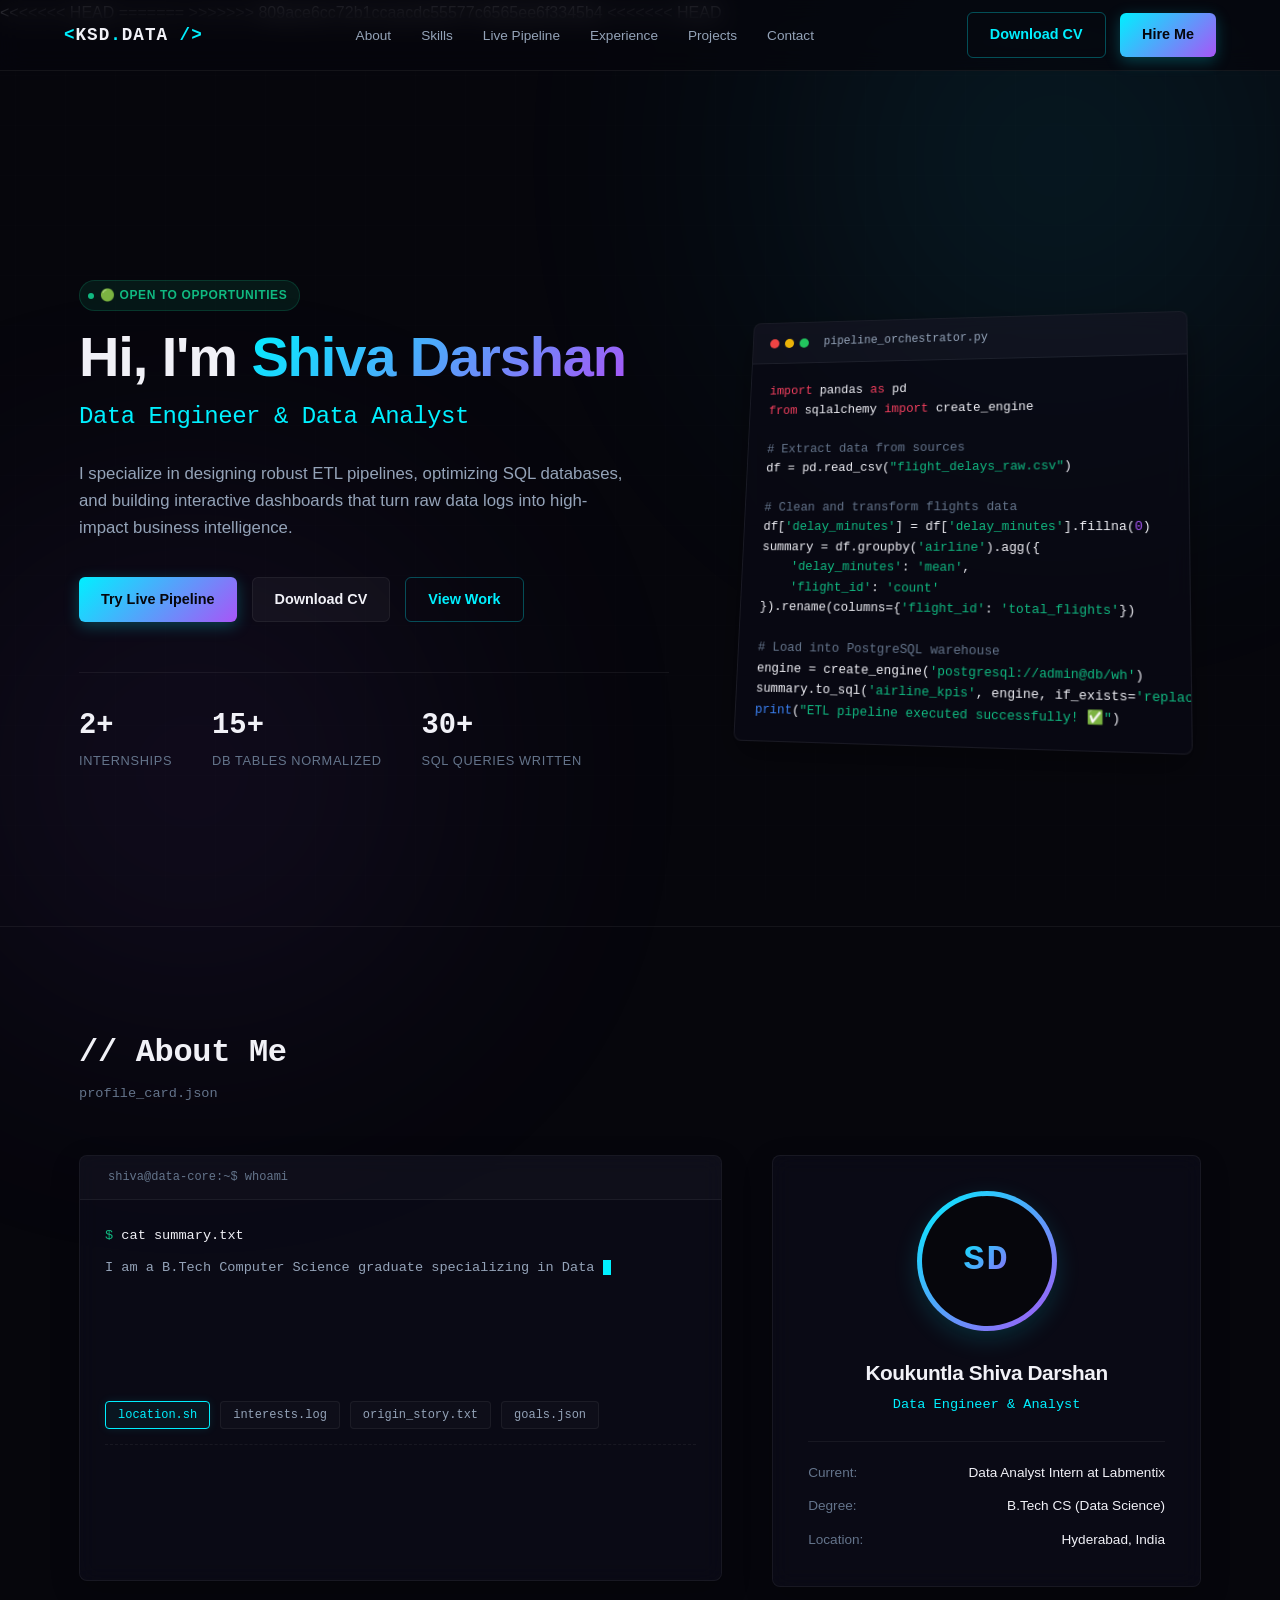
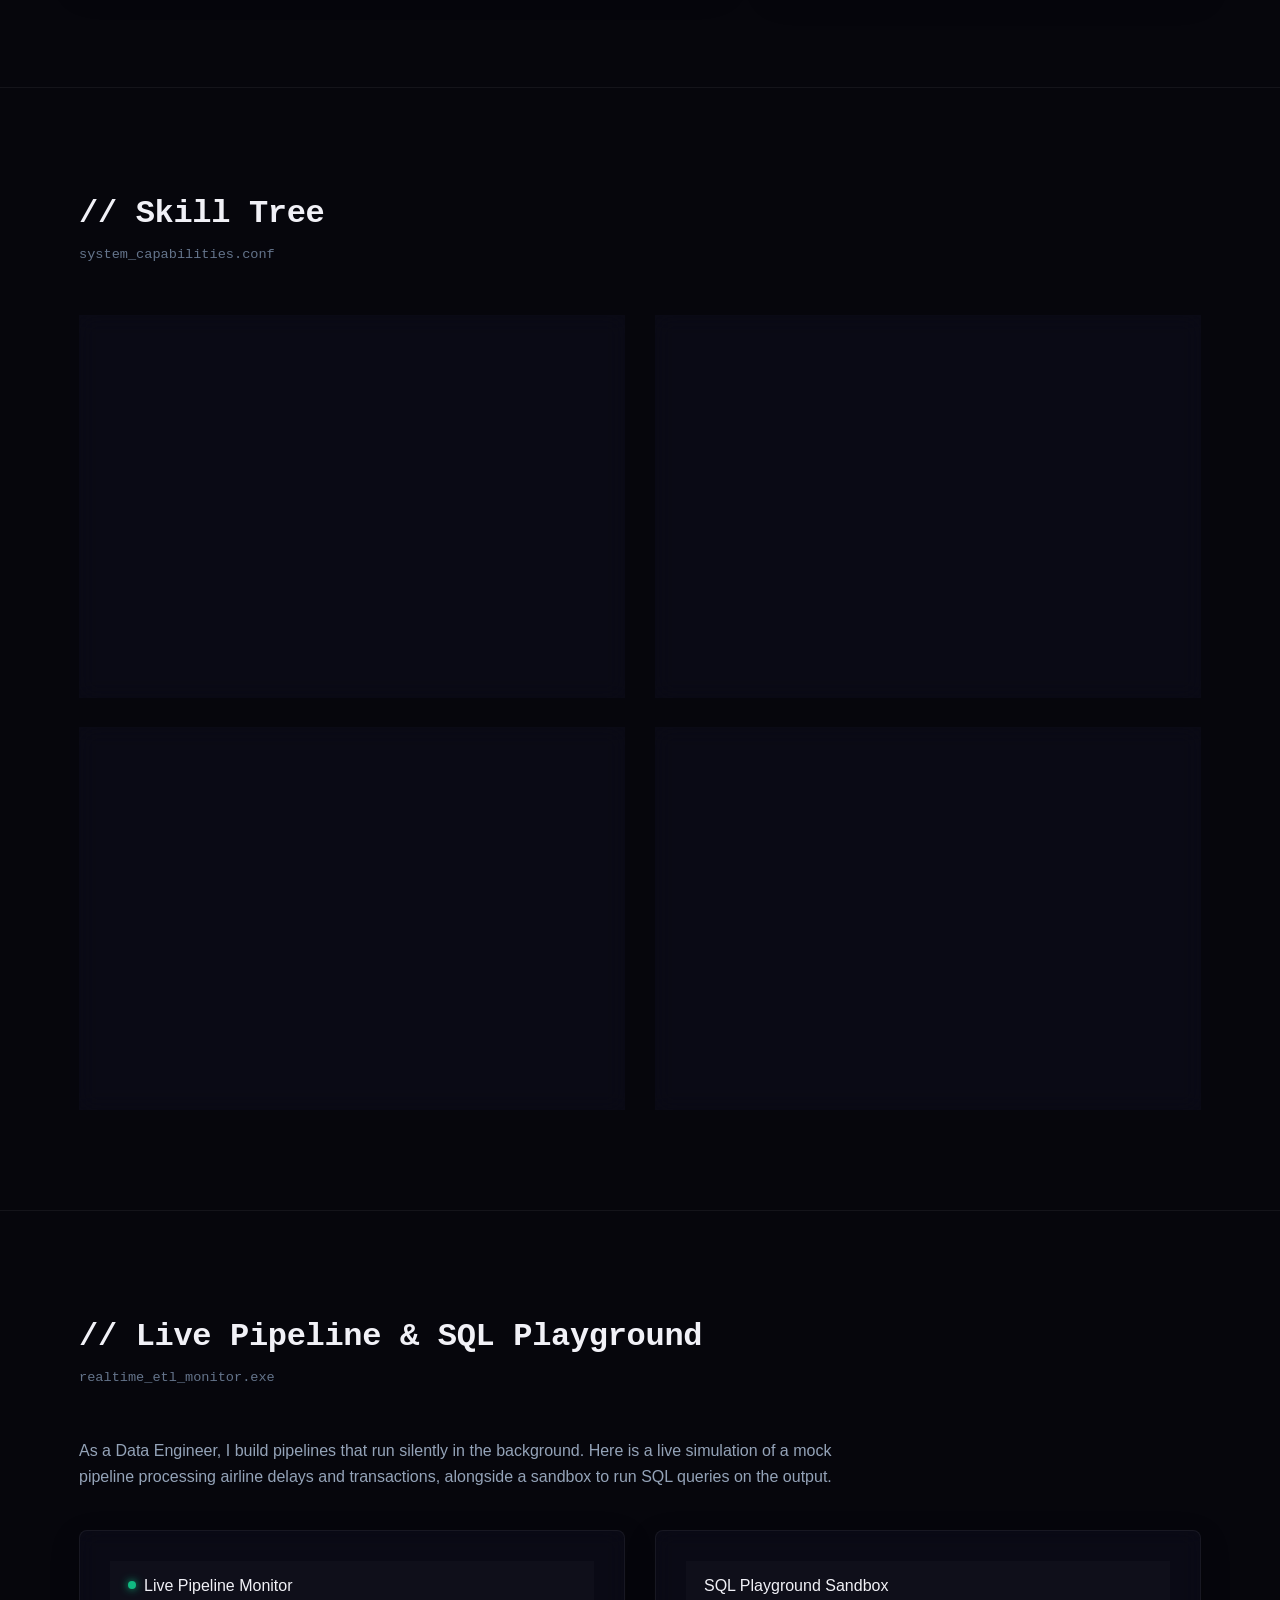
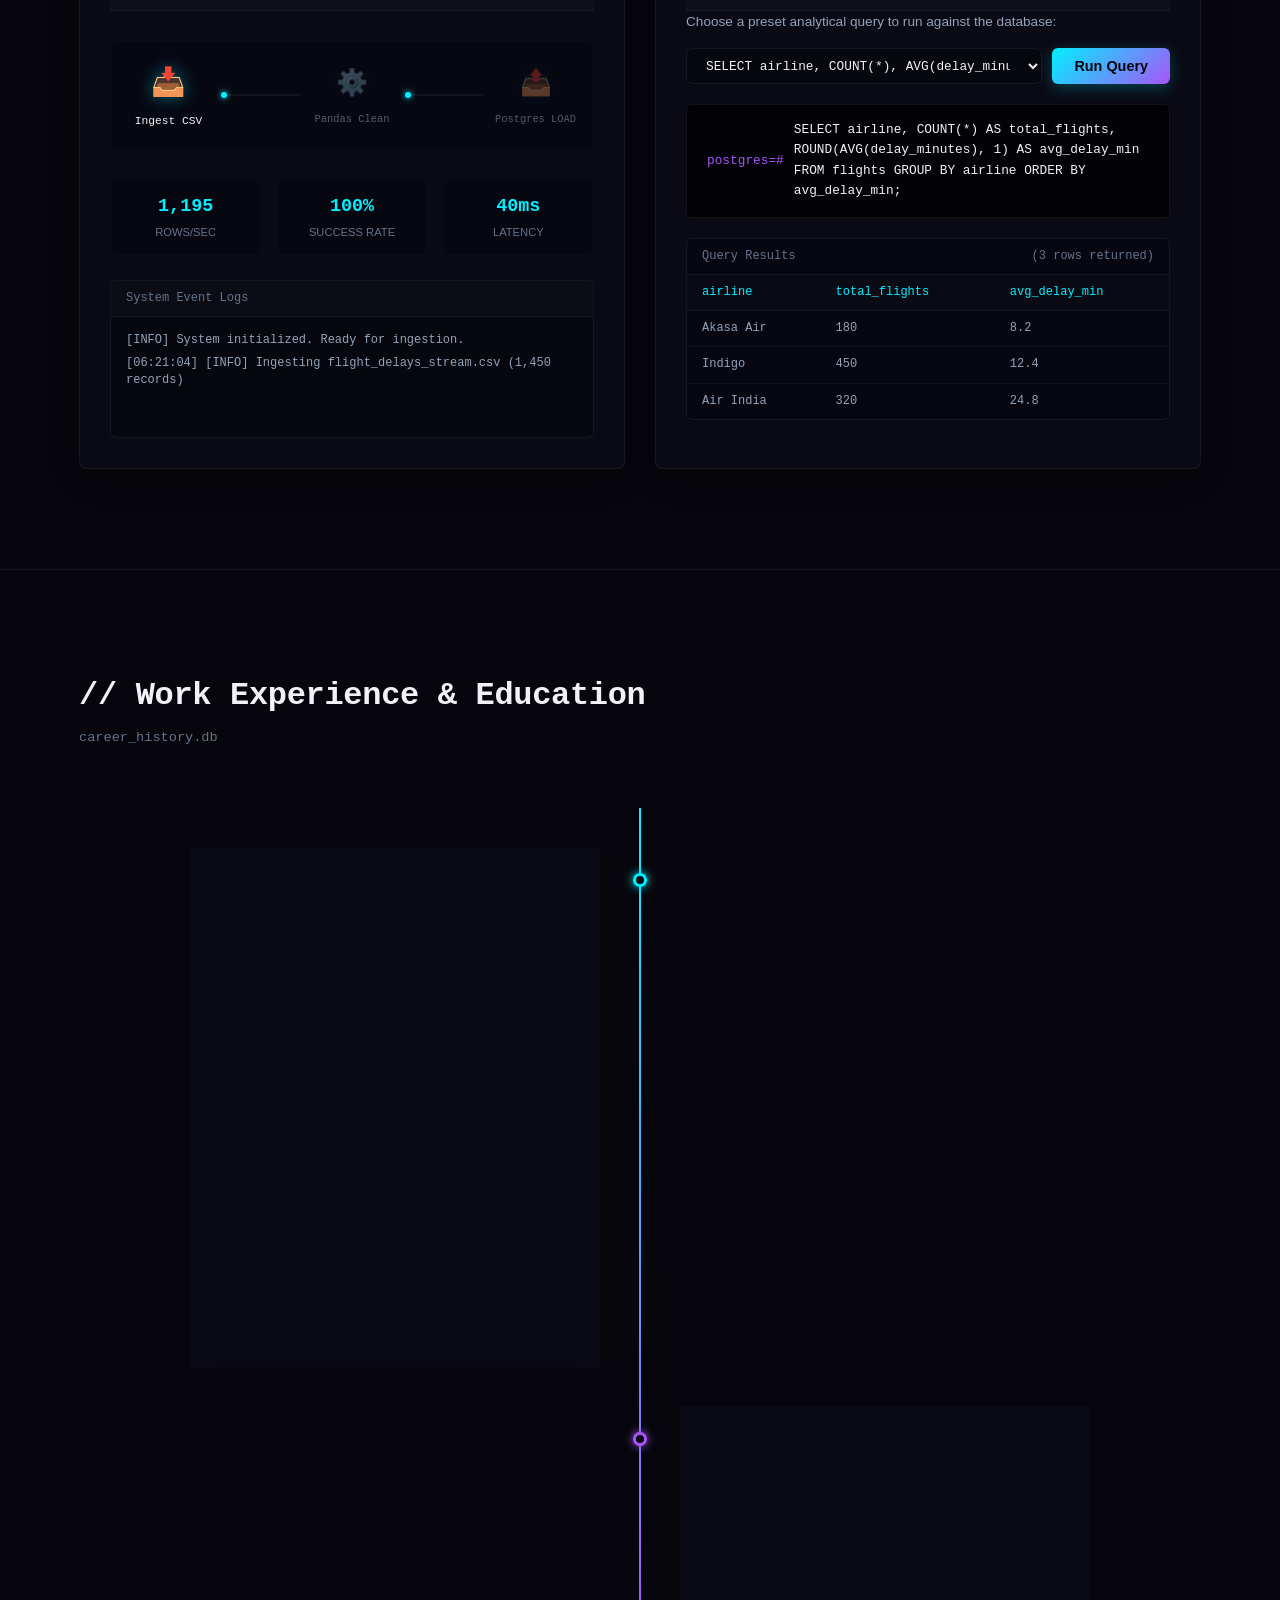
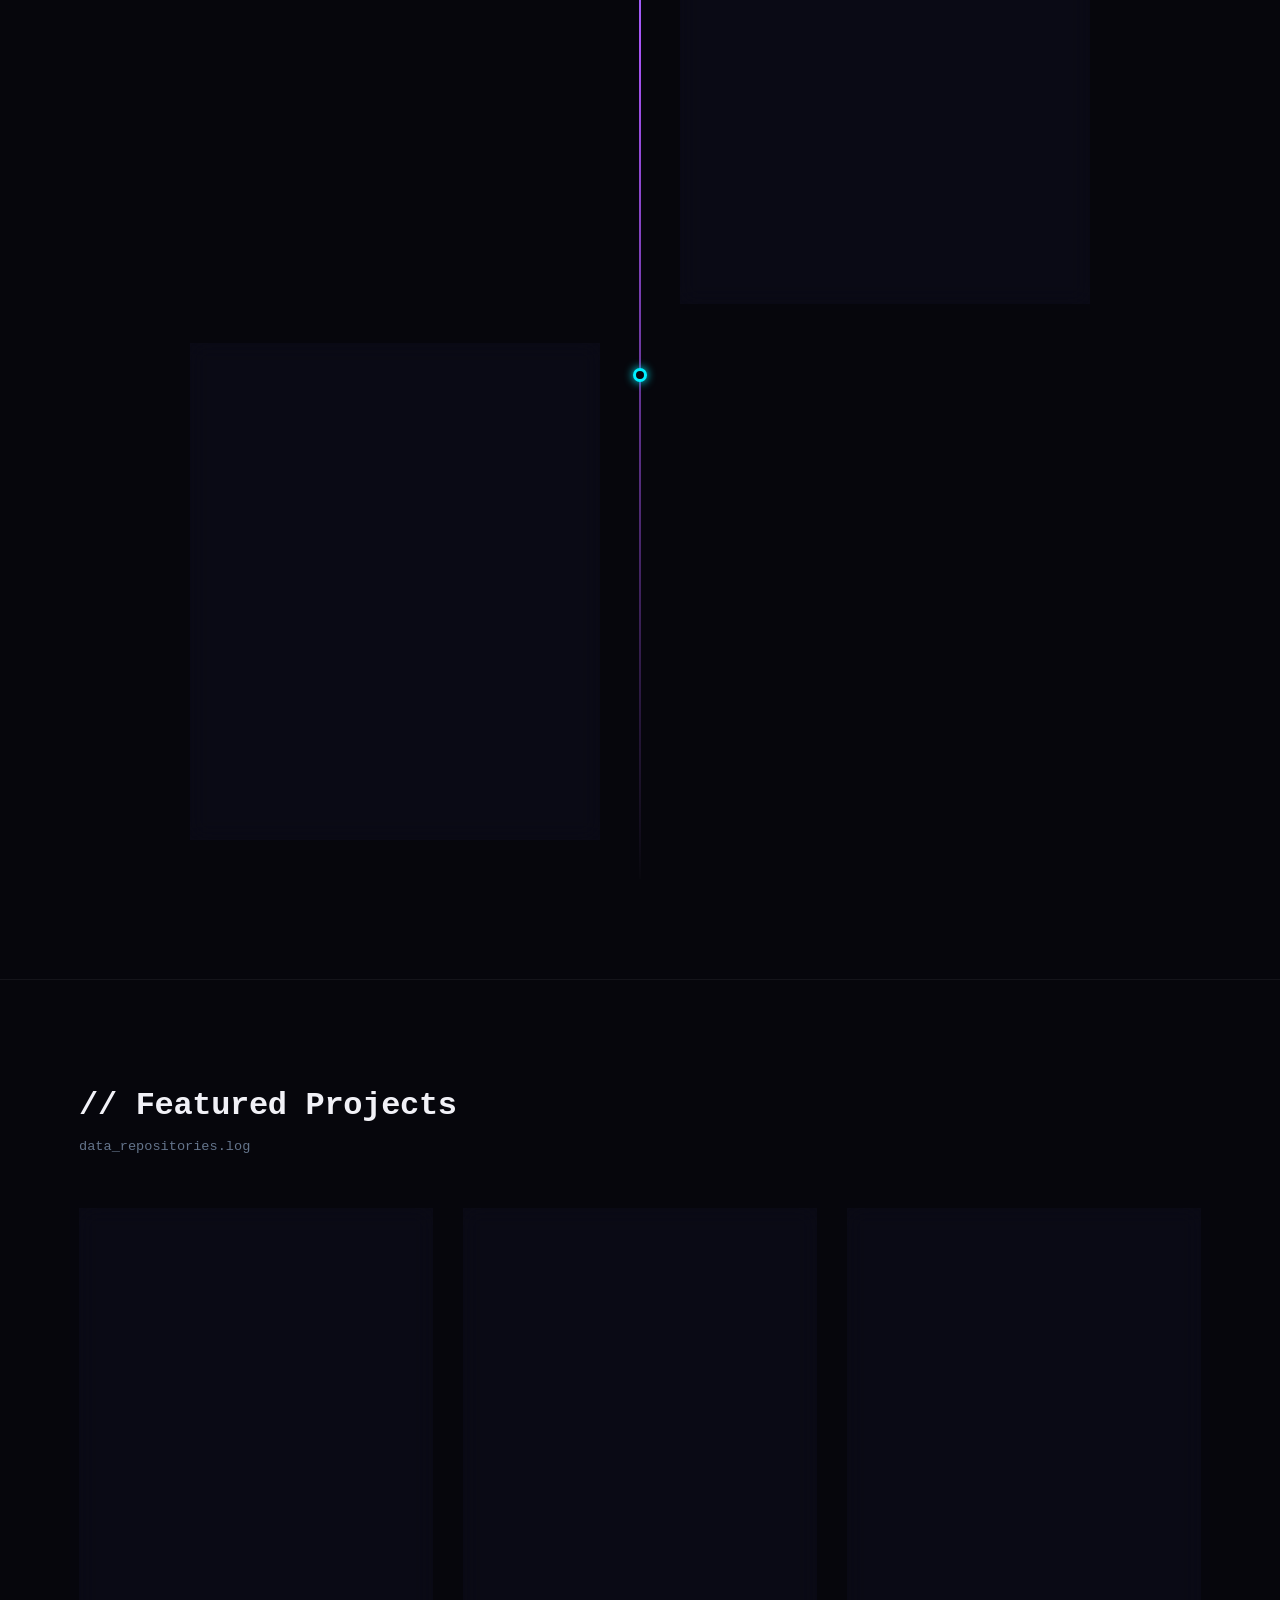
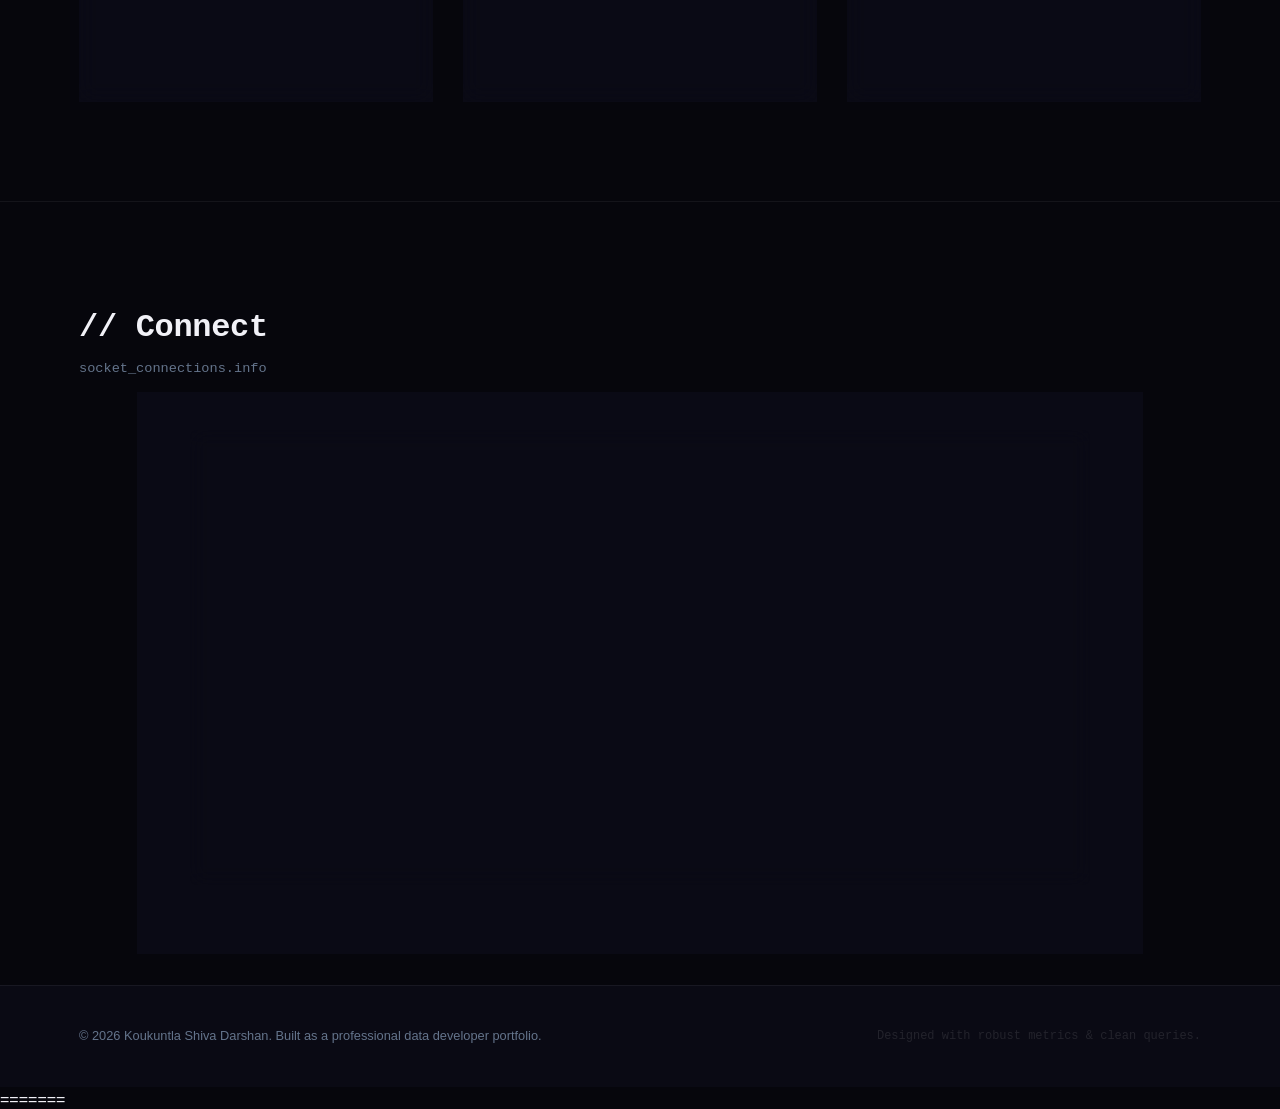
==== commit 666ebe68: "Update portfolio with new design" ====
--- a/index.html
+++ b/index.html
@@ -691,7 +691,5 @@
   <link rel="icon"
     href="data:image/svg+xml,<svg xmlns='http://www.w3.org/2000/svg' viewBox='0 0 100 100'><text y='.9em' font-size='90'>🎮</text></svg>" />
 </head>
-
 </body>
-
 </html>
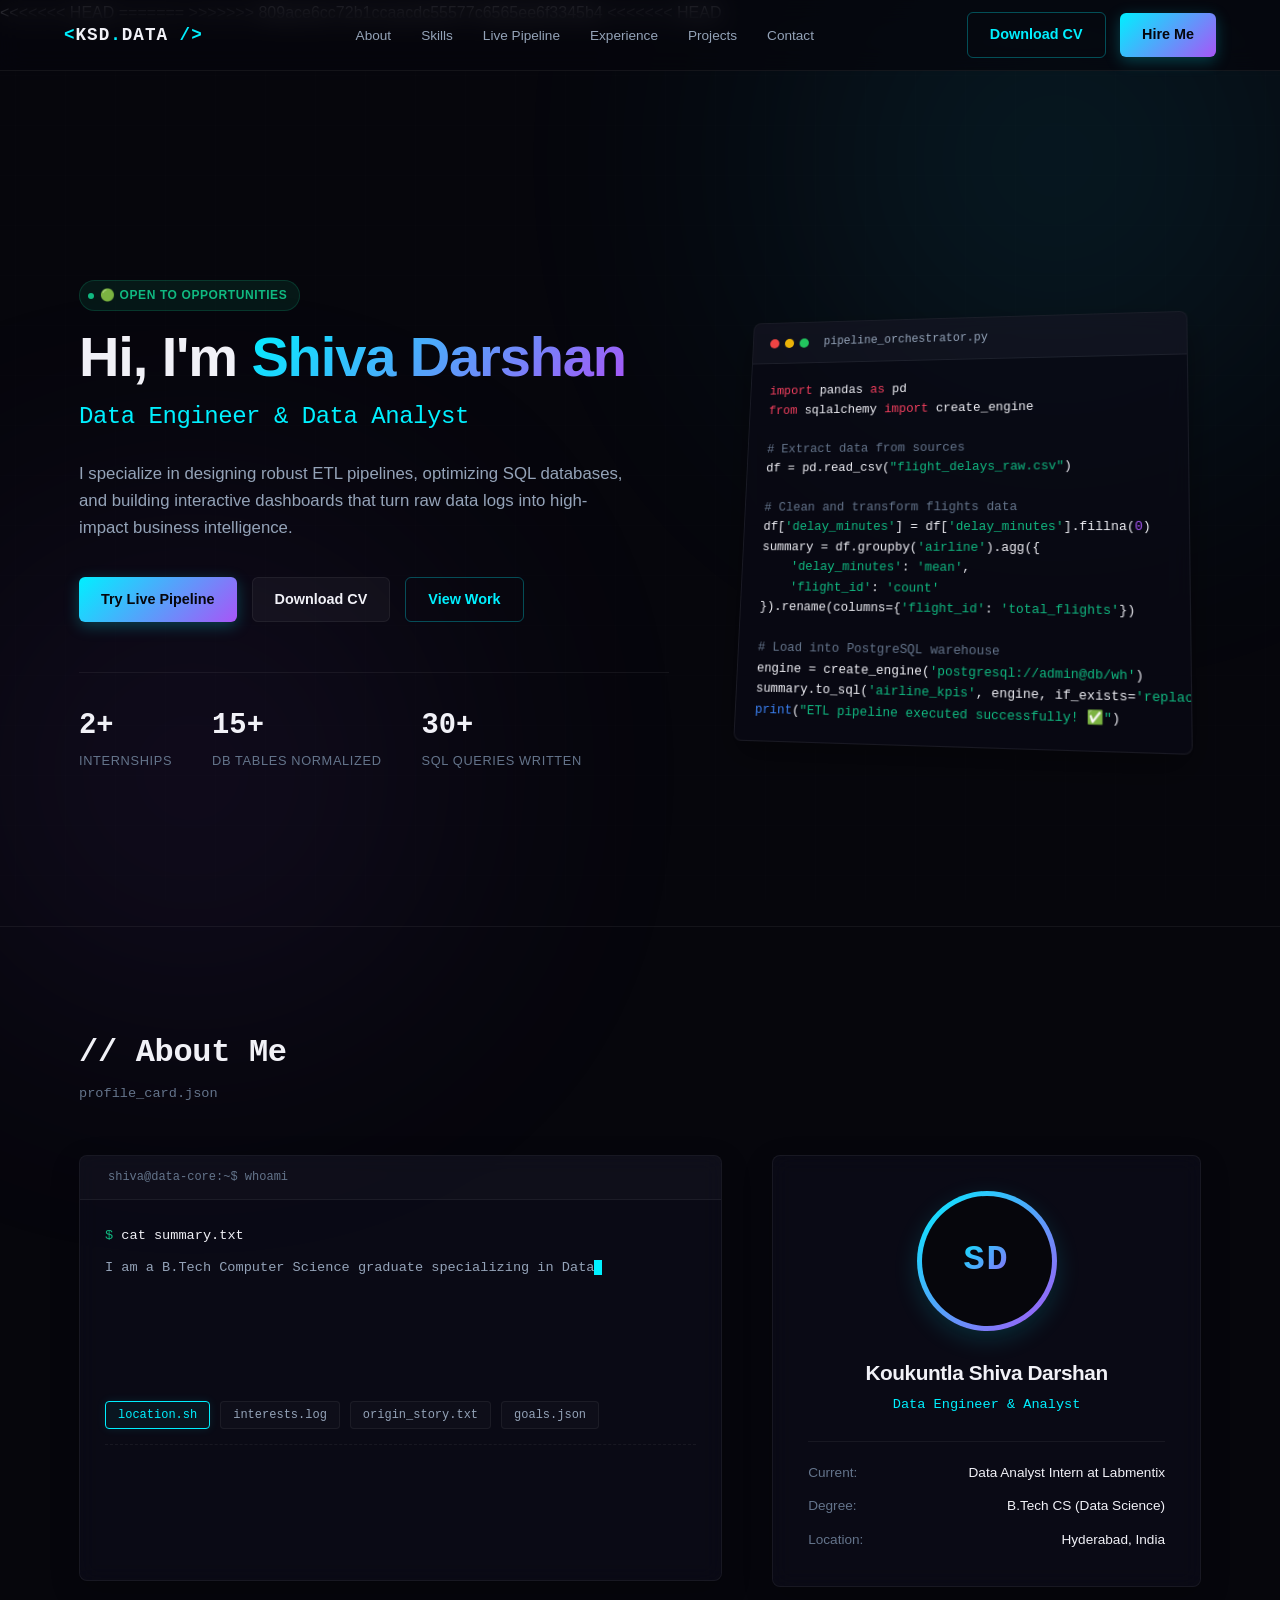
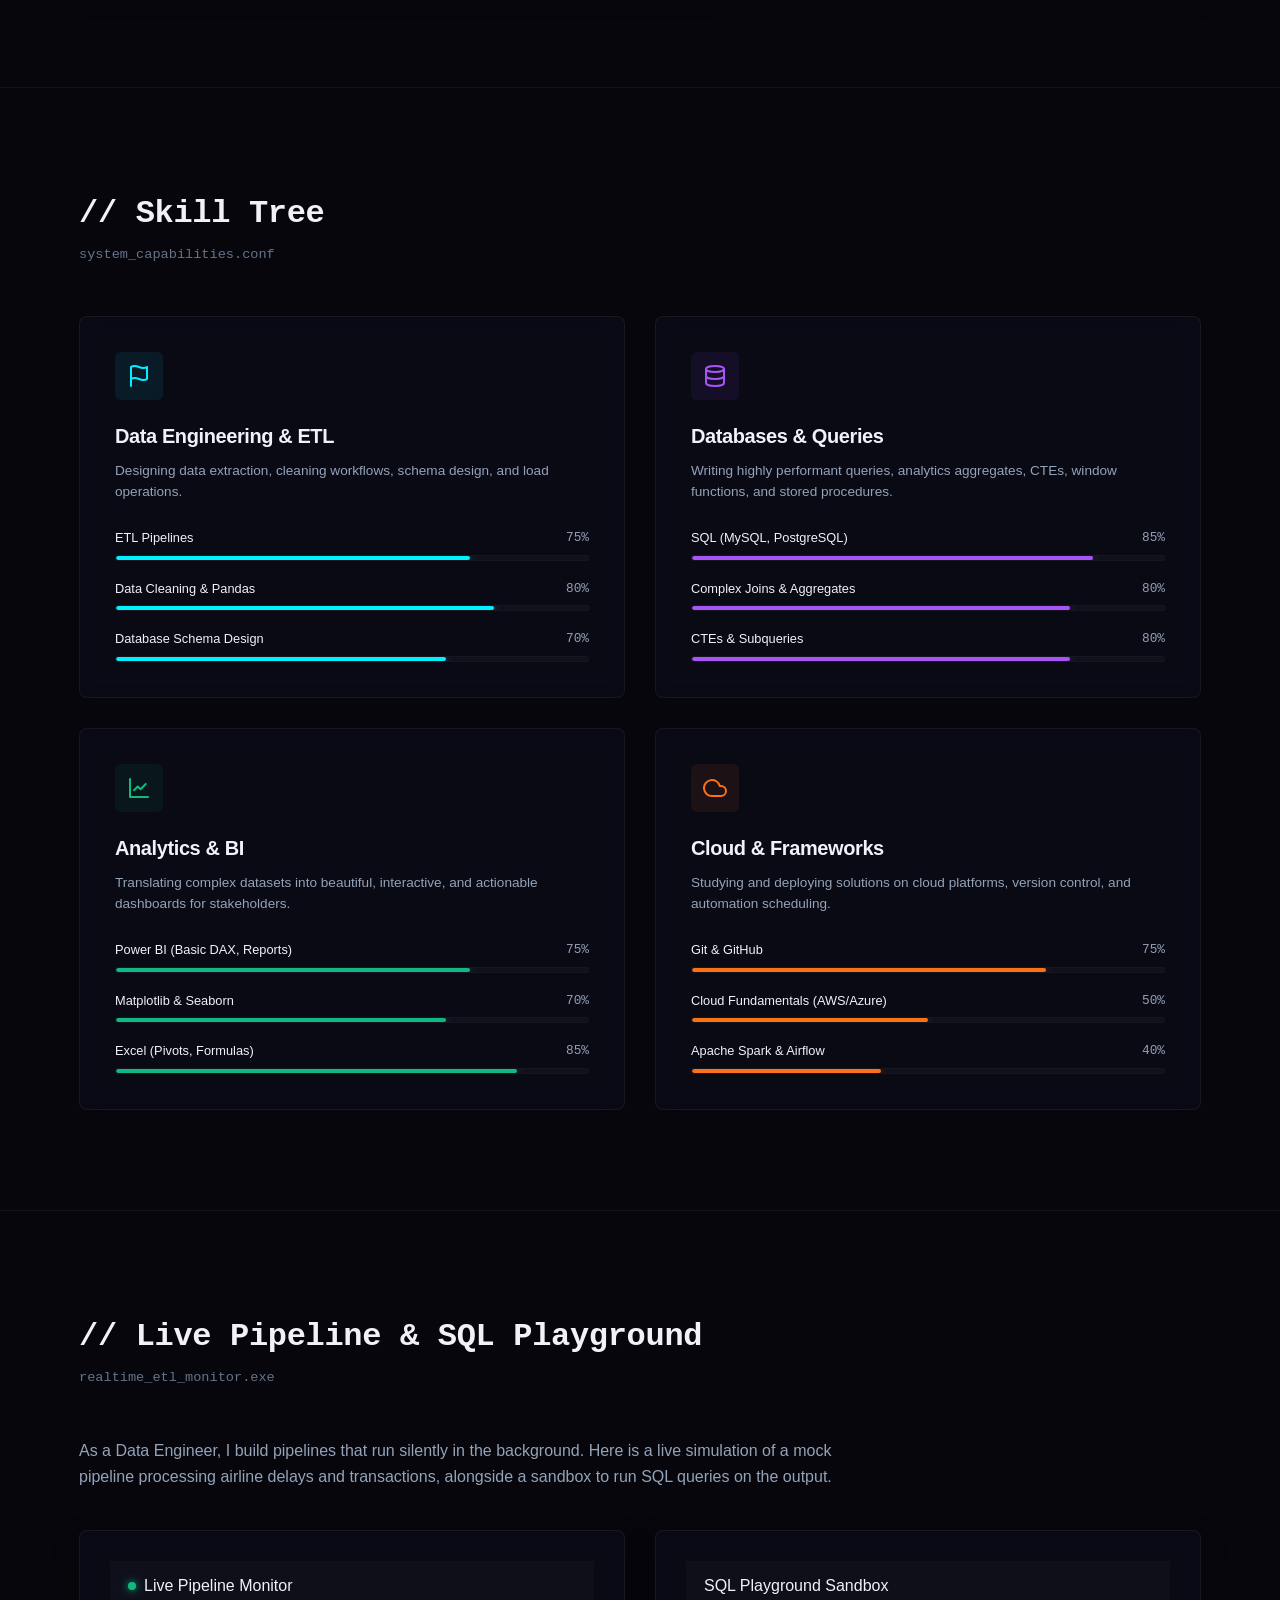
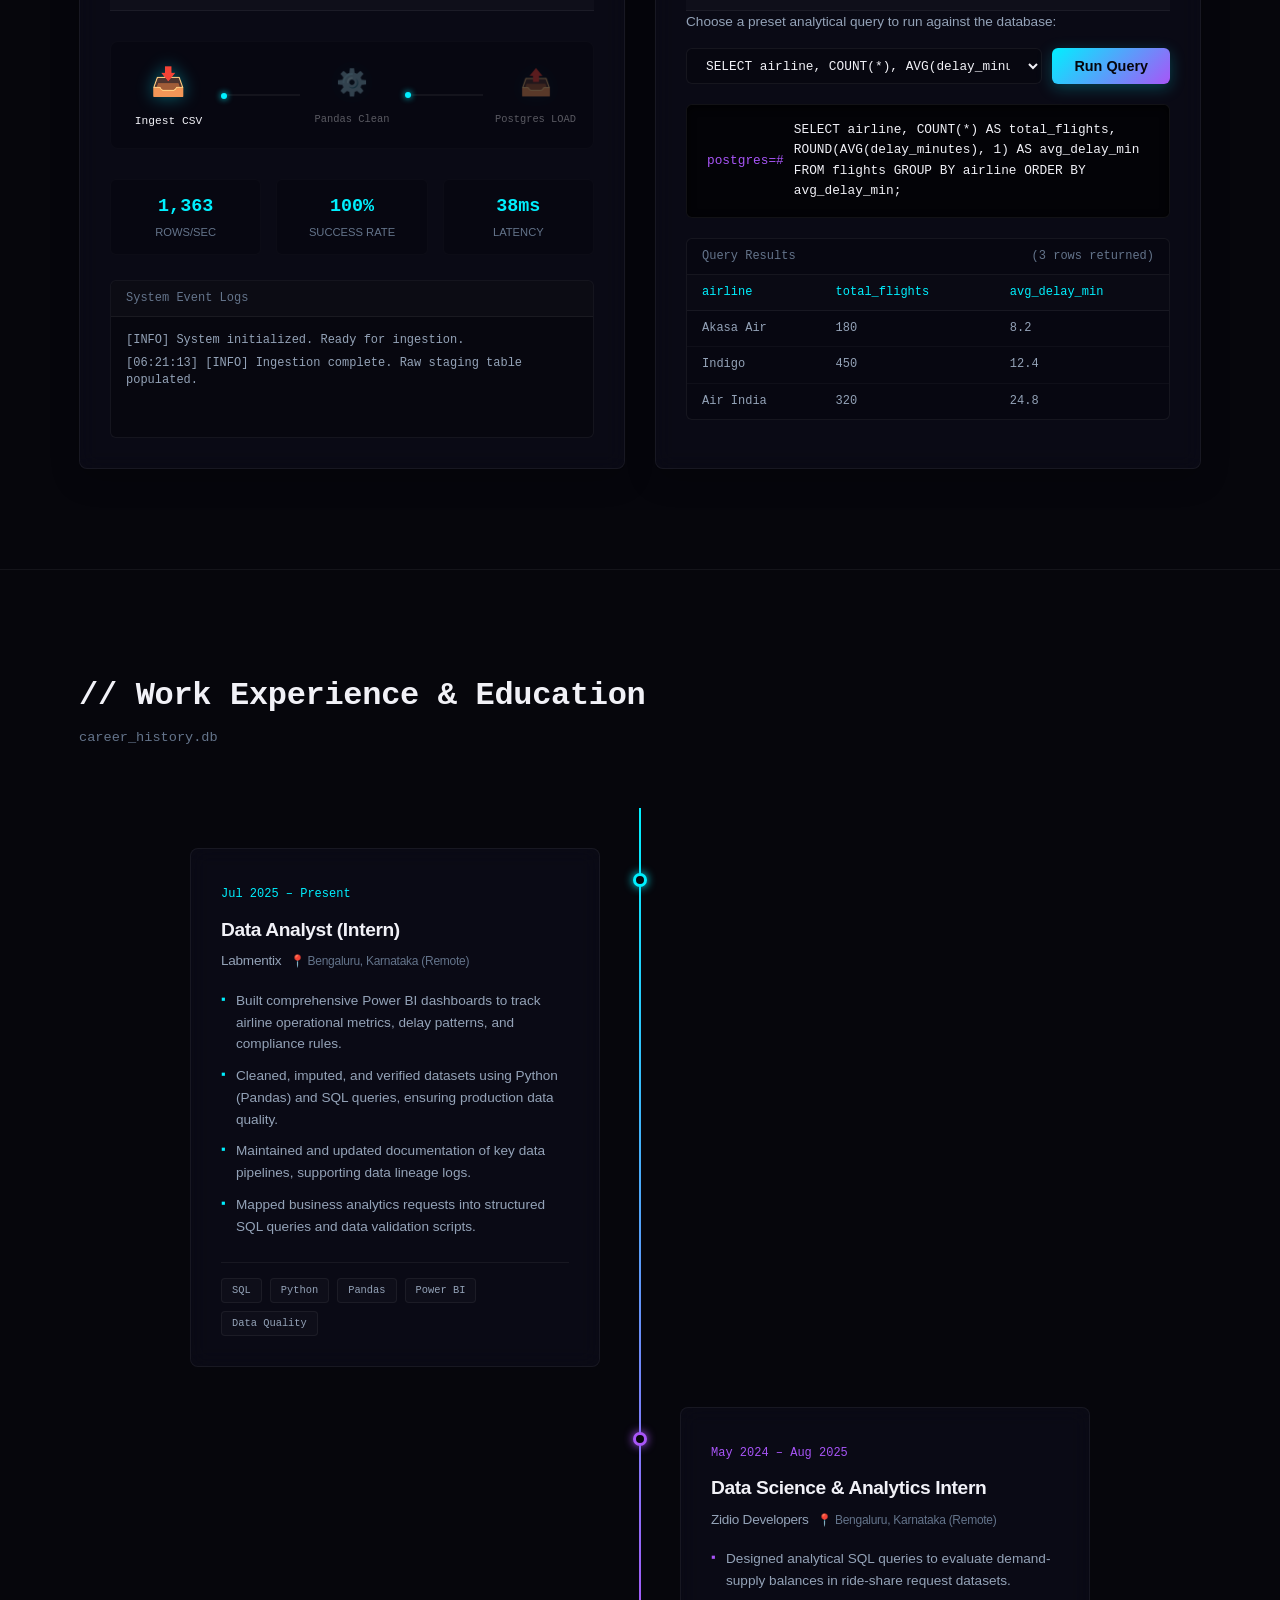
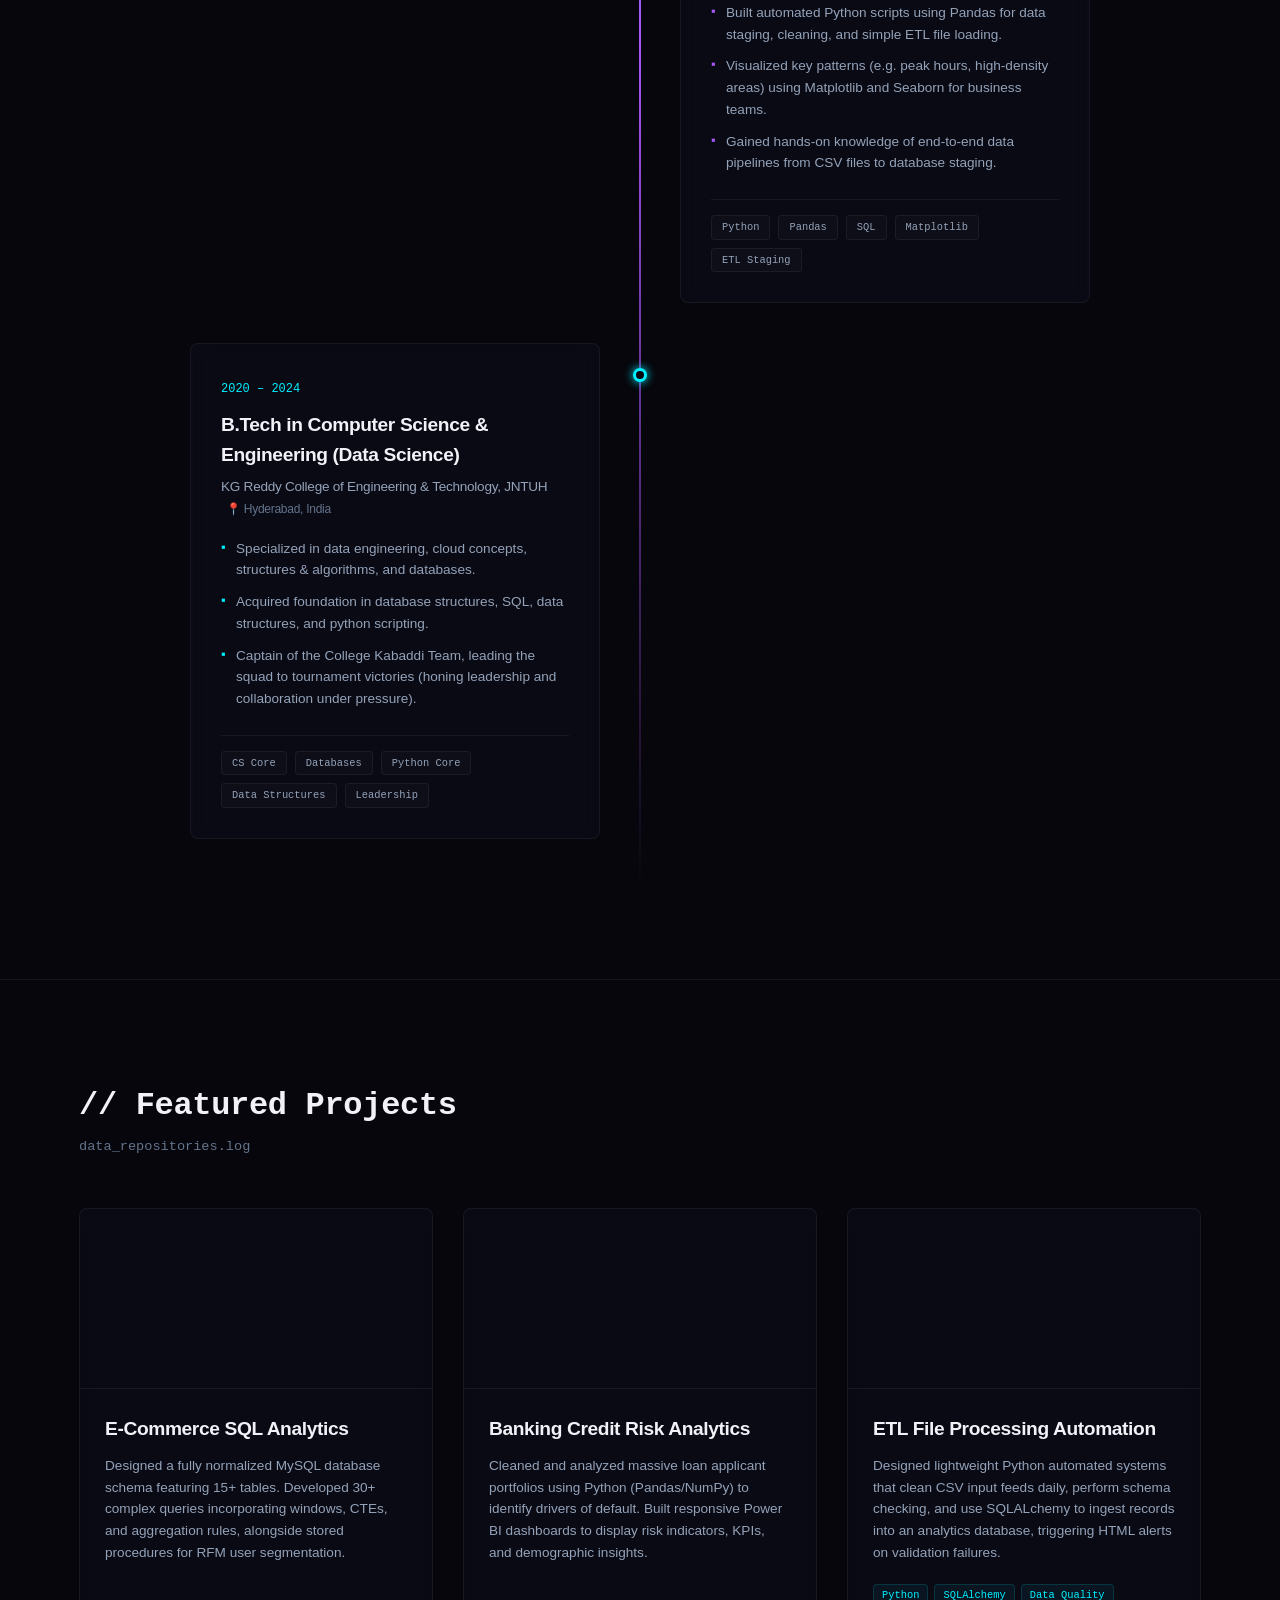
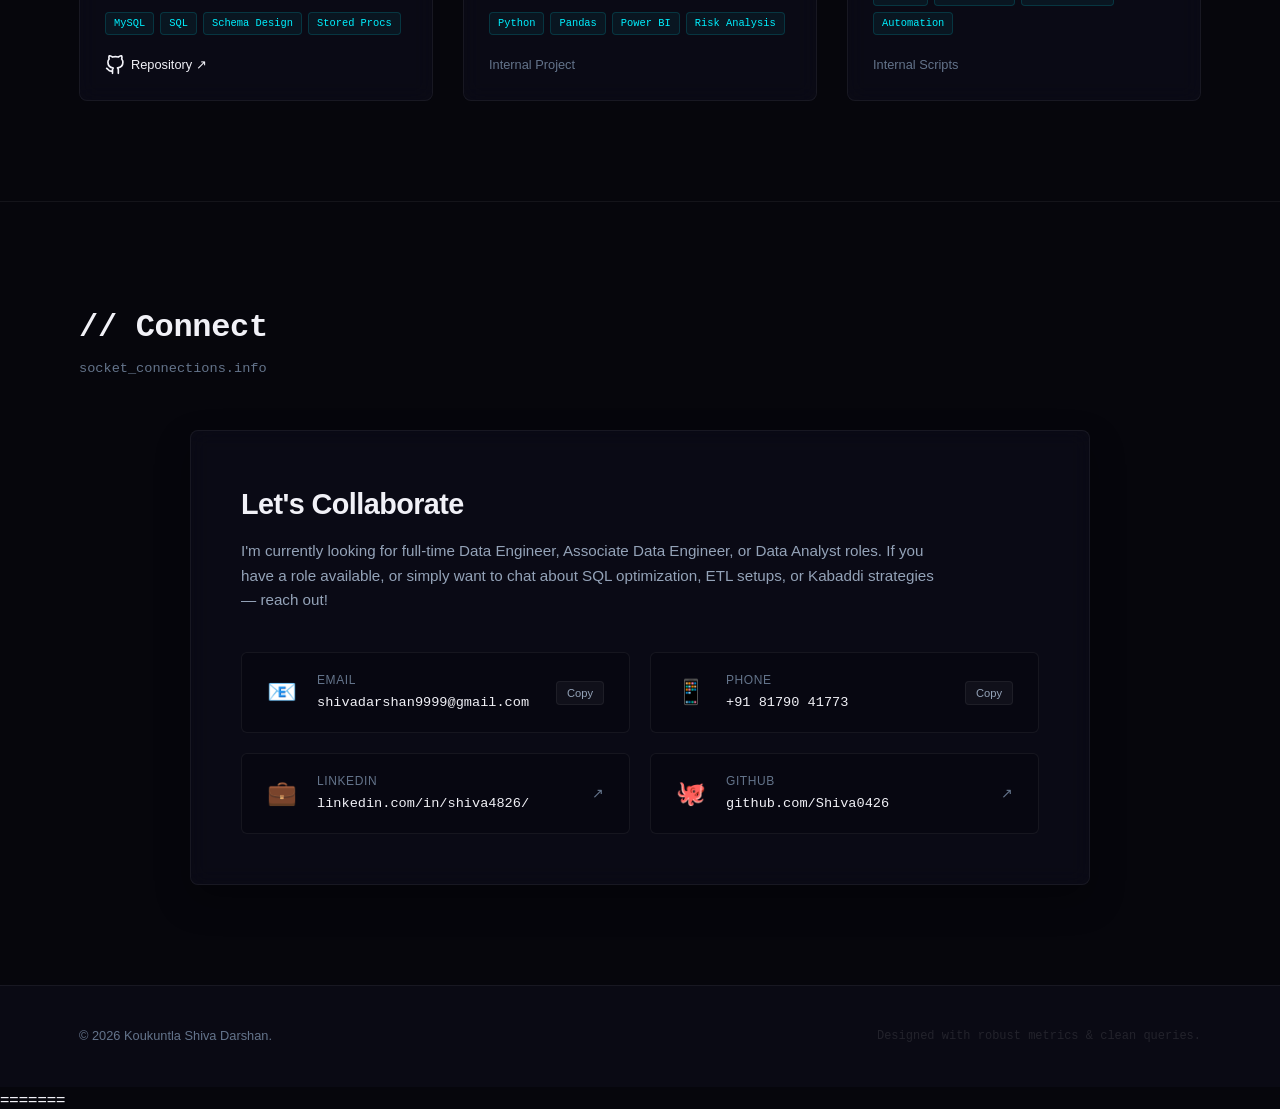
==== commit 57ea0f35: "Update portfolio with new design" ====
--- a/index.html
+++ b/index.html
@@ -674,7 +674,7 @@
   <!-- Footer -->
   <footer class="main-footer">
     <div class="container footer-container">
-      <p>© 2026 Koukuntla Shiva Darshan. Built as a professional data developer portfolio.</p>
+      <p>© 2026 Koukuntla Shiva Darshan.</p>
       <p class="footer-note">Designed with robust metrics & clean queries.</p>
     </div>
   </footer>
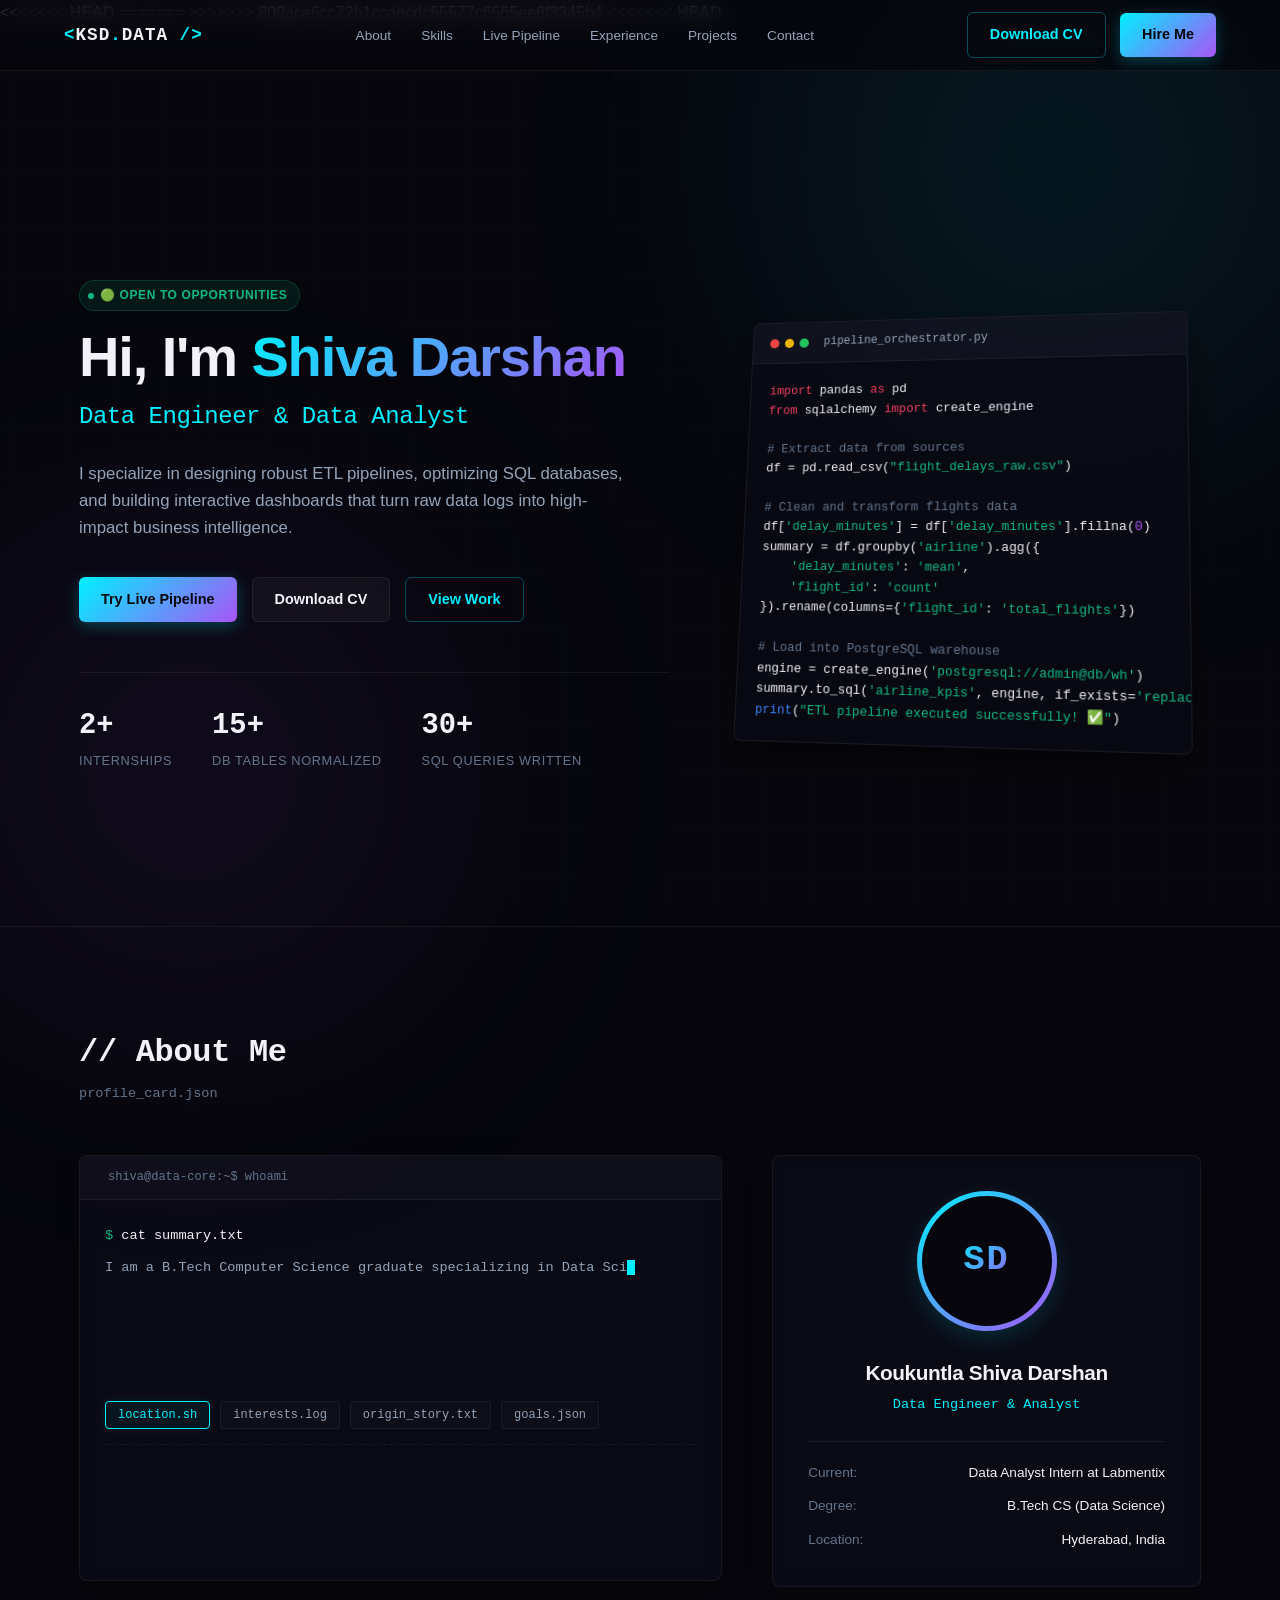
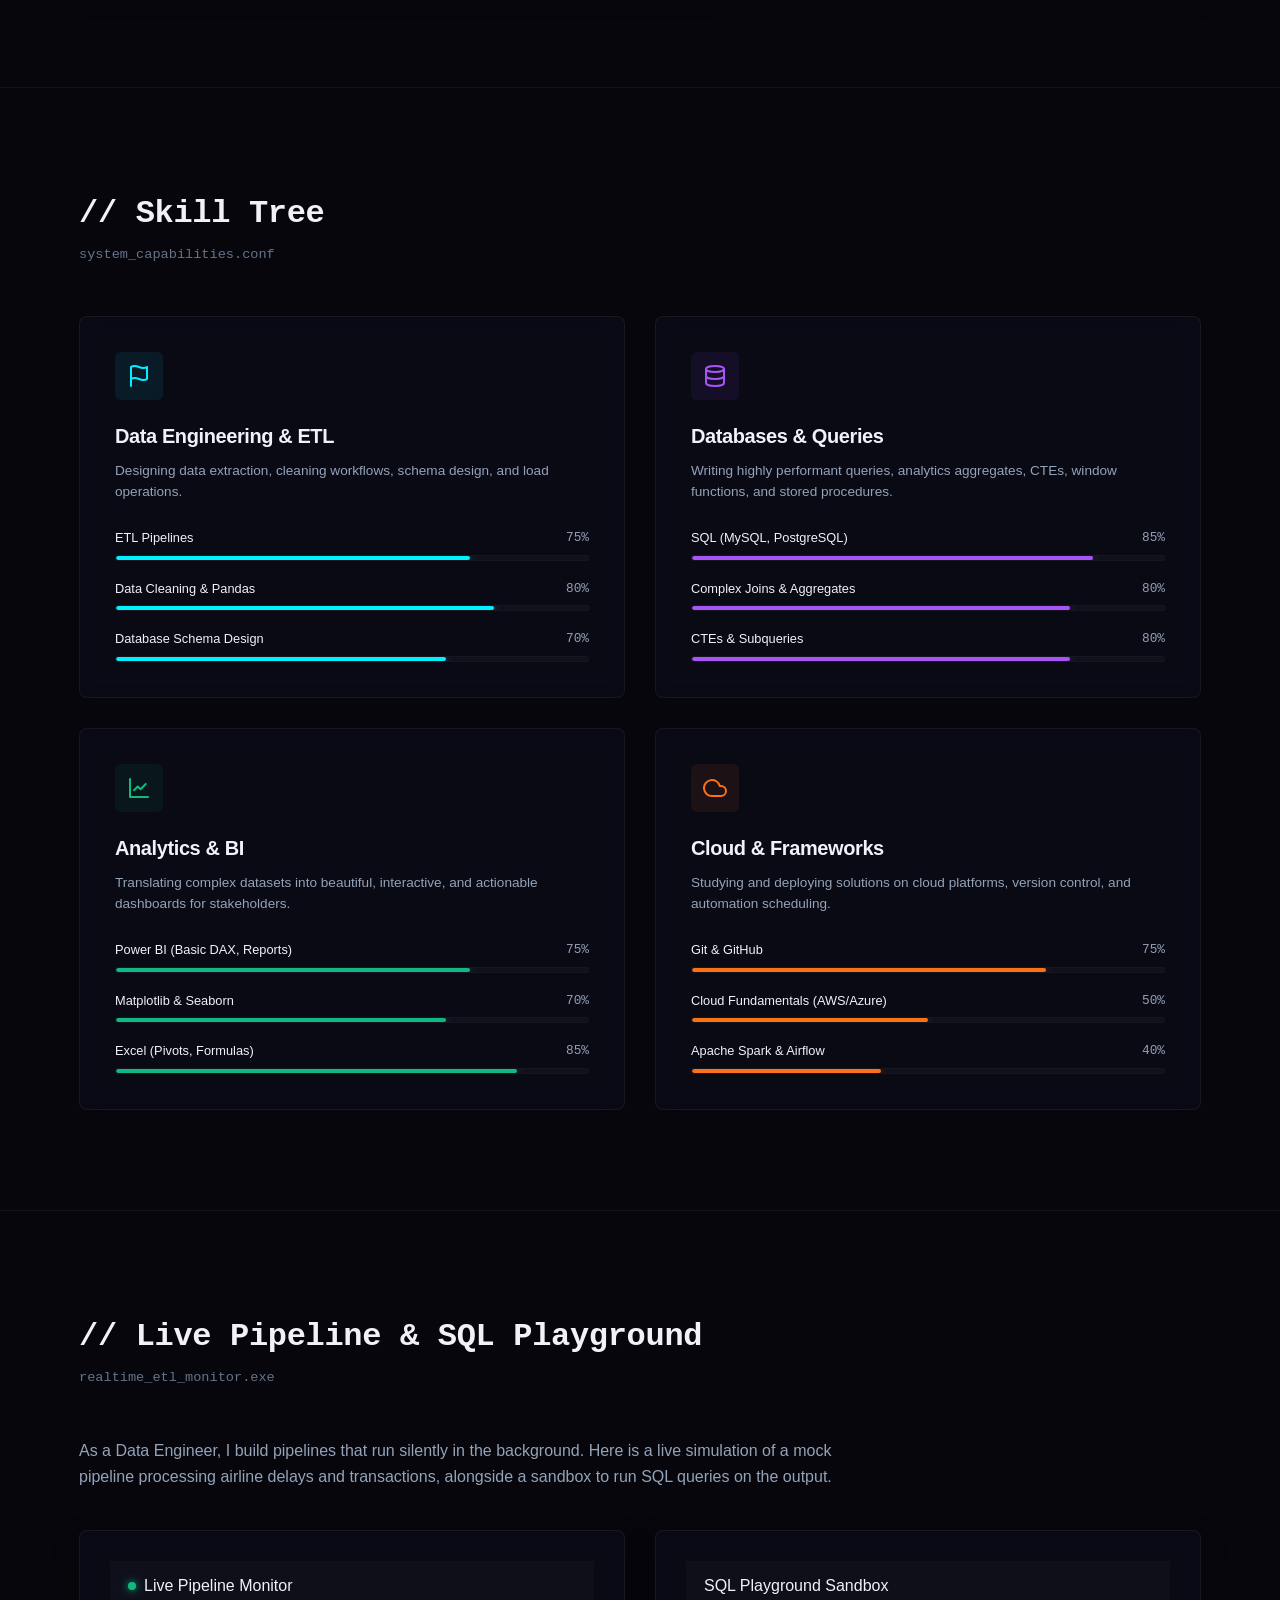
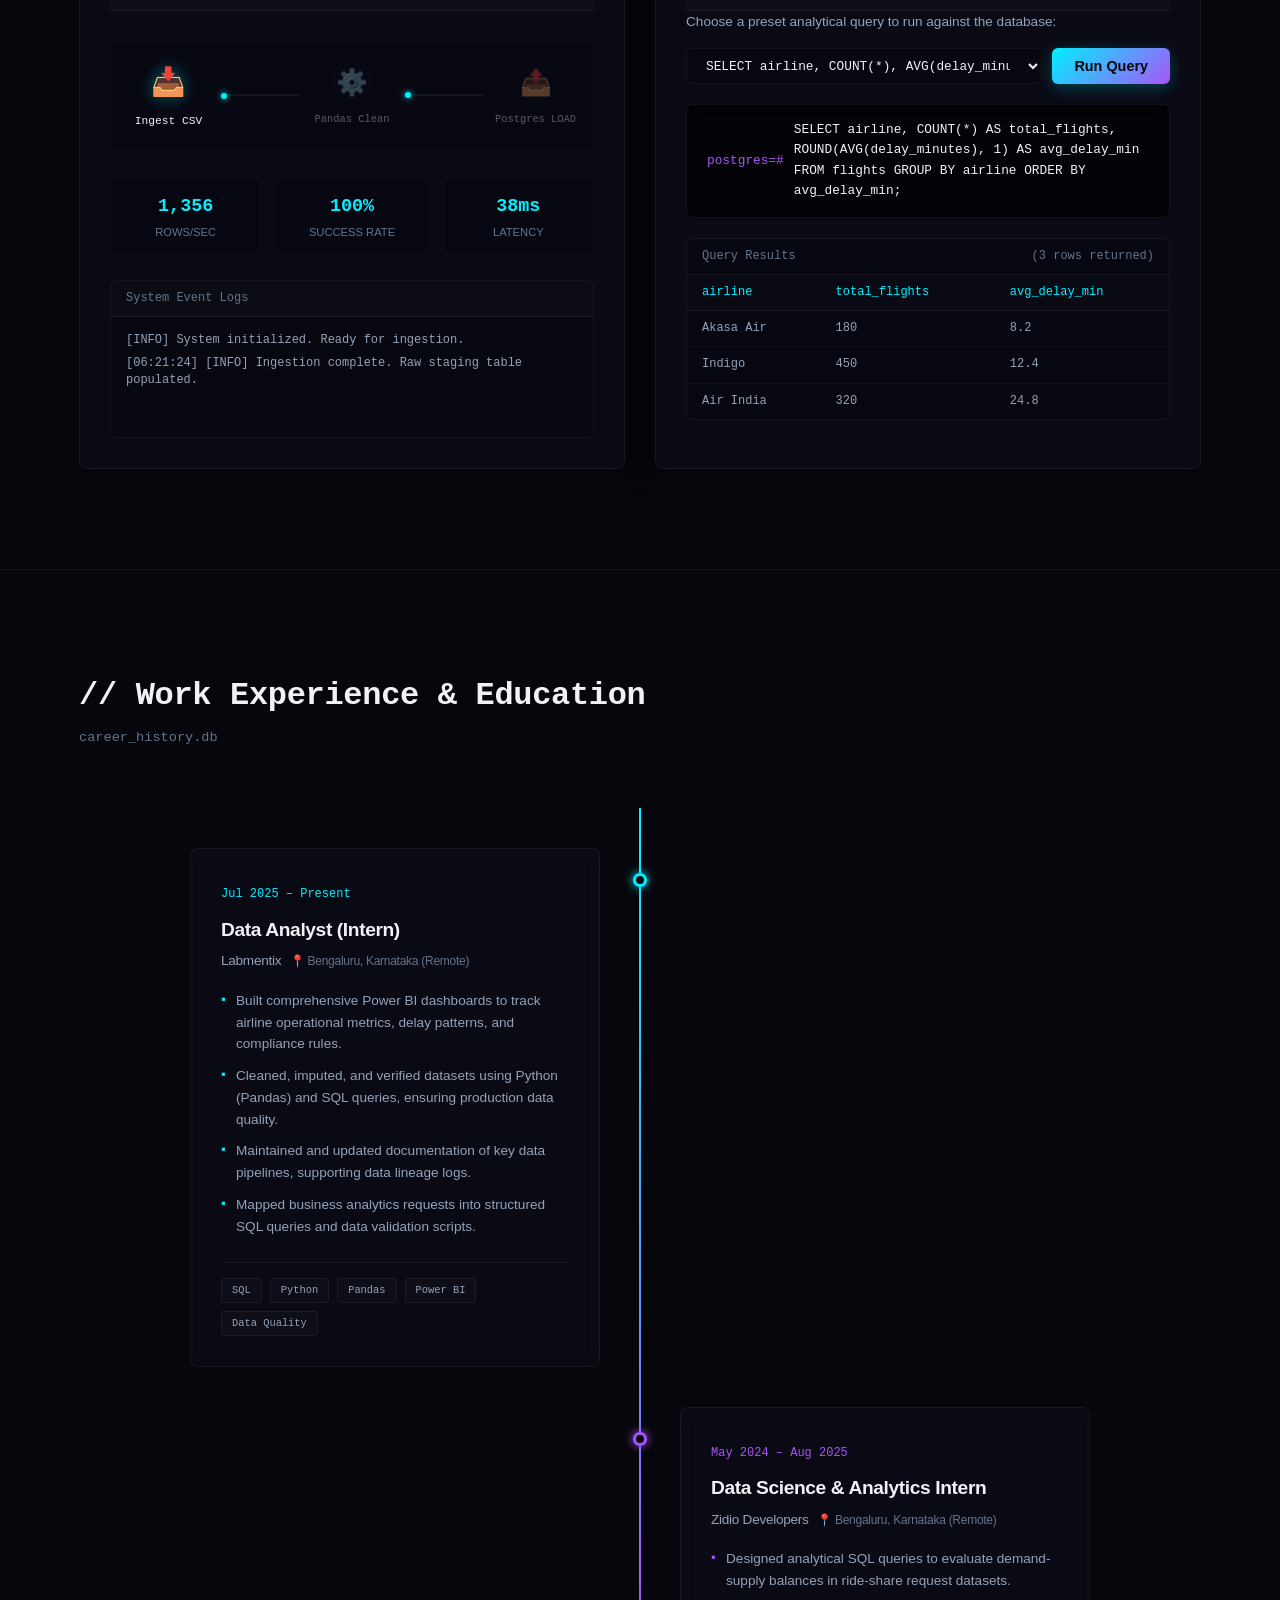
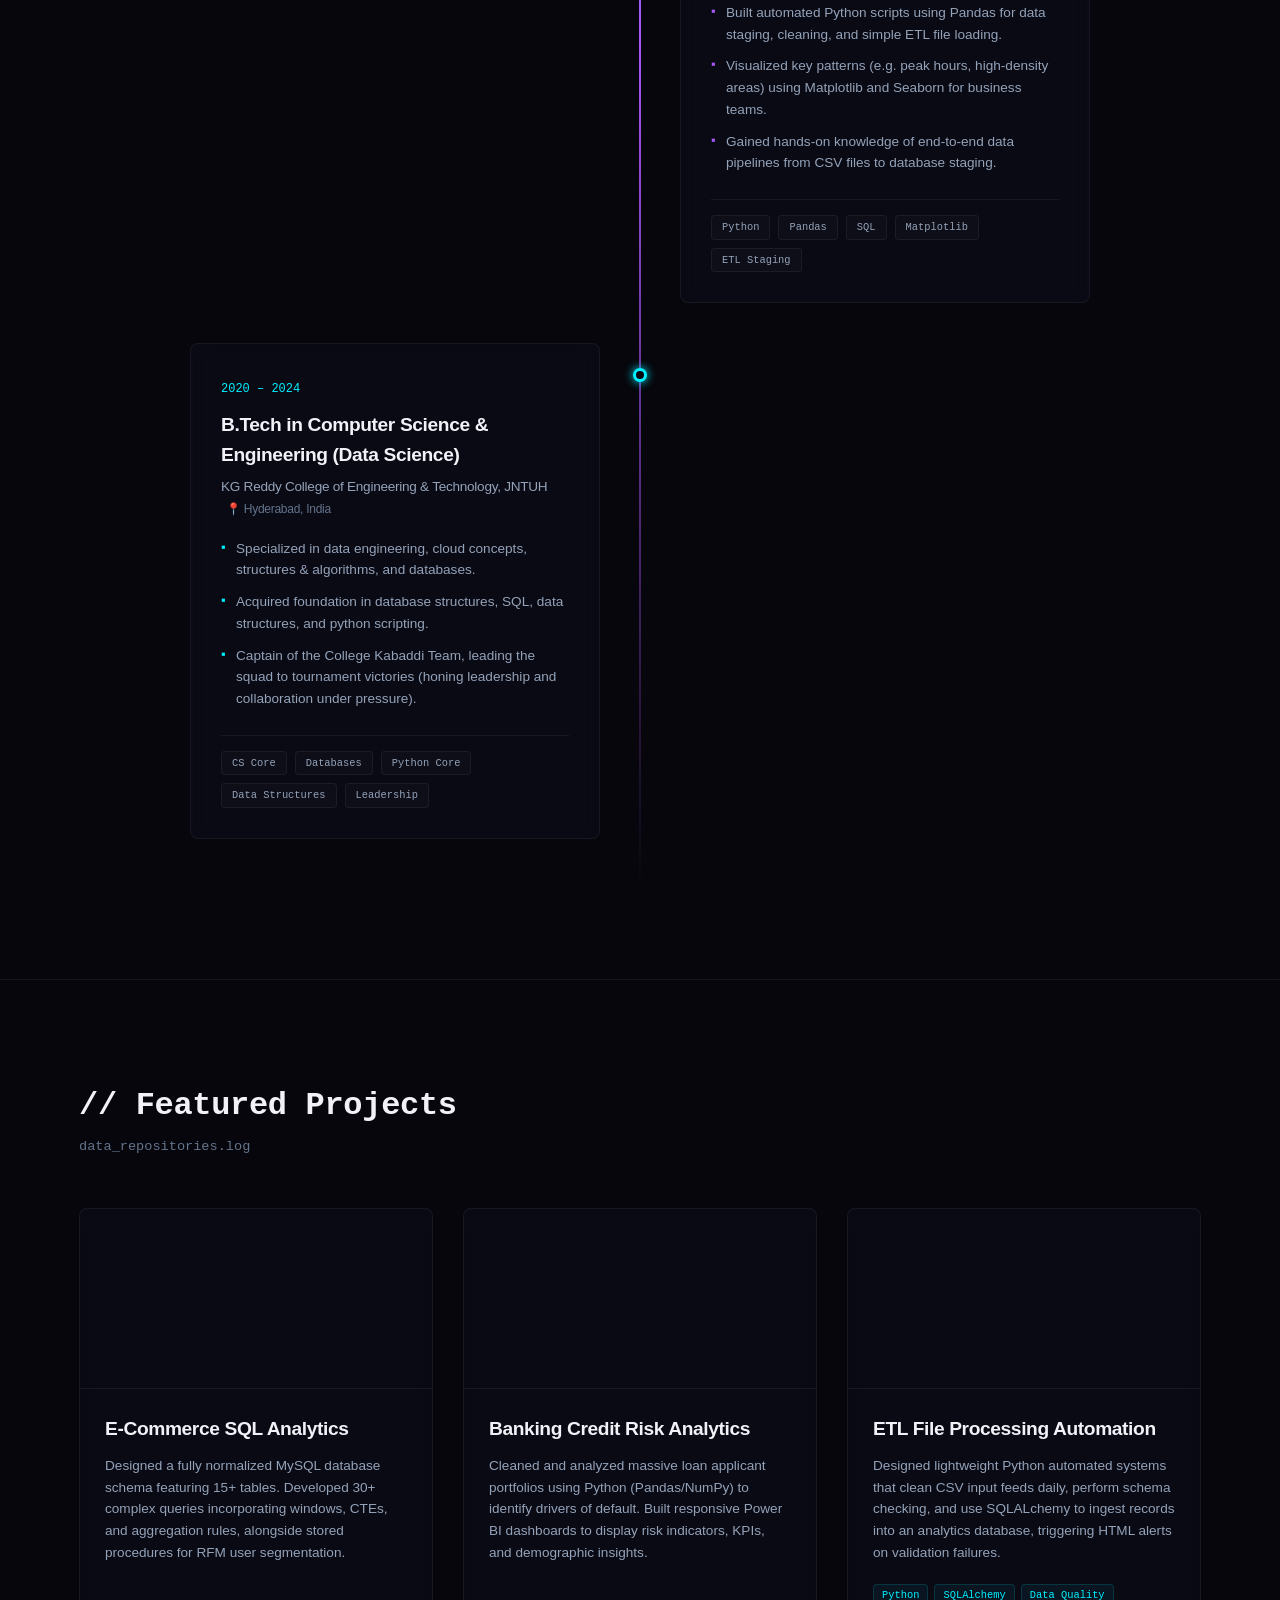
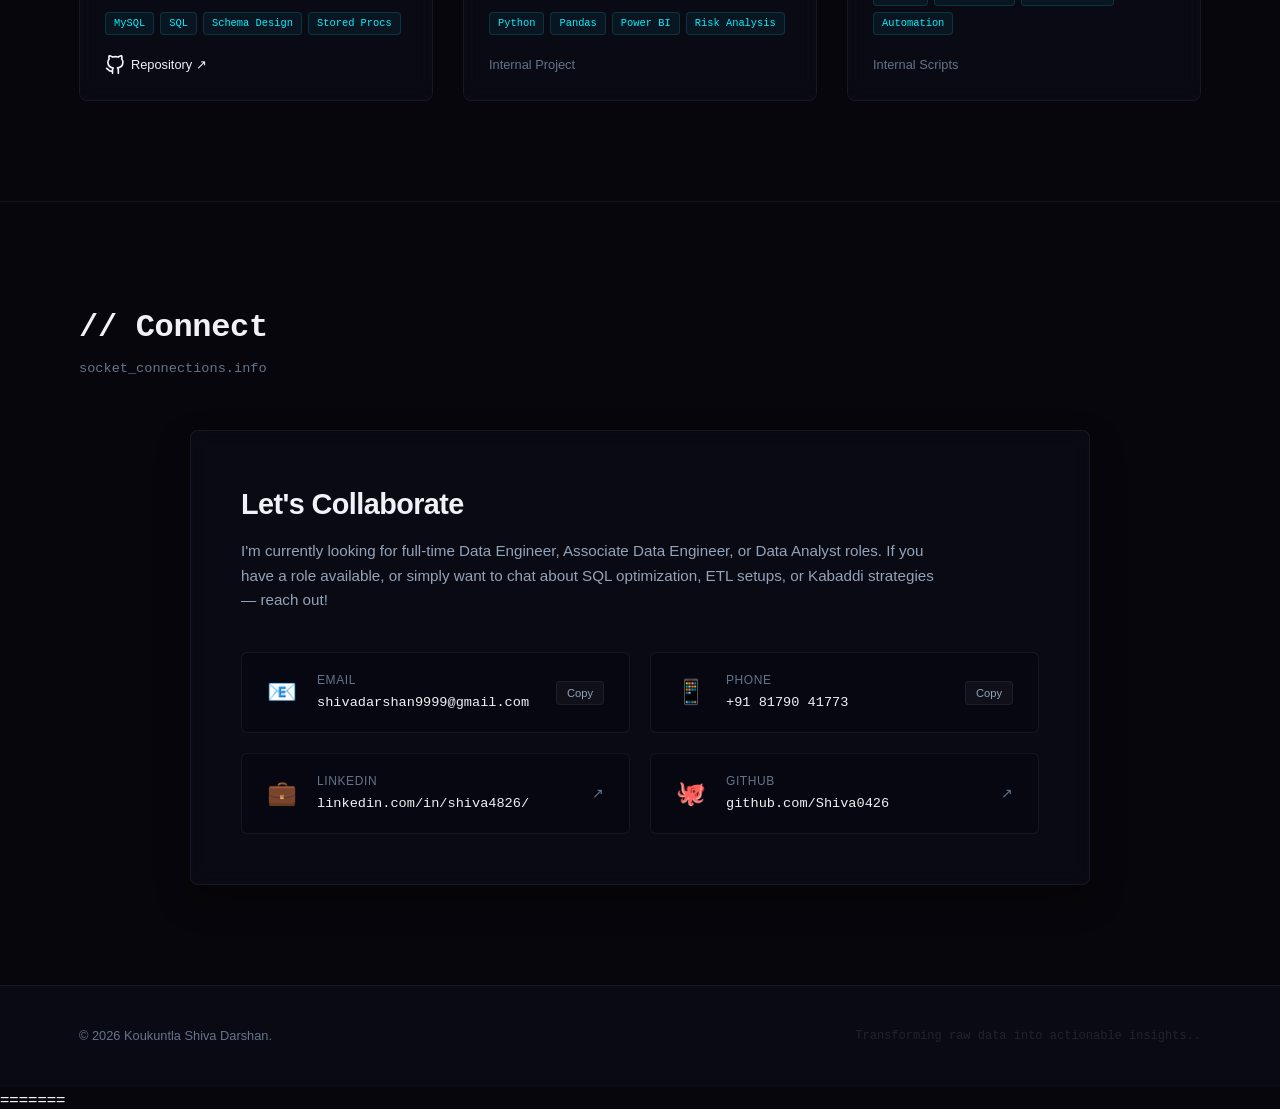
==== commit 27546589: "Update portfolio with new design" ====
--- a/index.html
+++ b/index.html
@@ -675,7 +675,7 @@
   <footer class="main-footer">
     <div class="container footer-container">
       <p>© 2026 Koukuntla Shiva Darshan.</p>
-      <p class="footer-note">Designed with robust metrics & clean queries.</p>
+      <p class="footer-note">Transforming raw data into actionable insights..</p>
     </div>
   </footer>
 
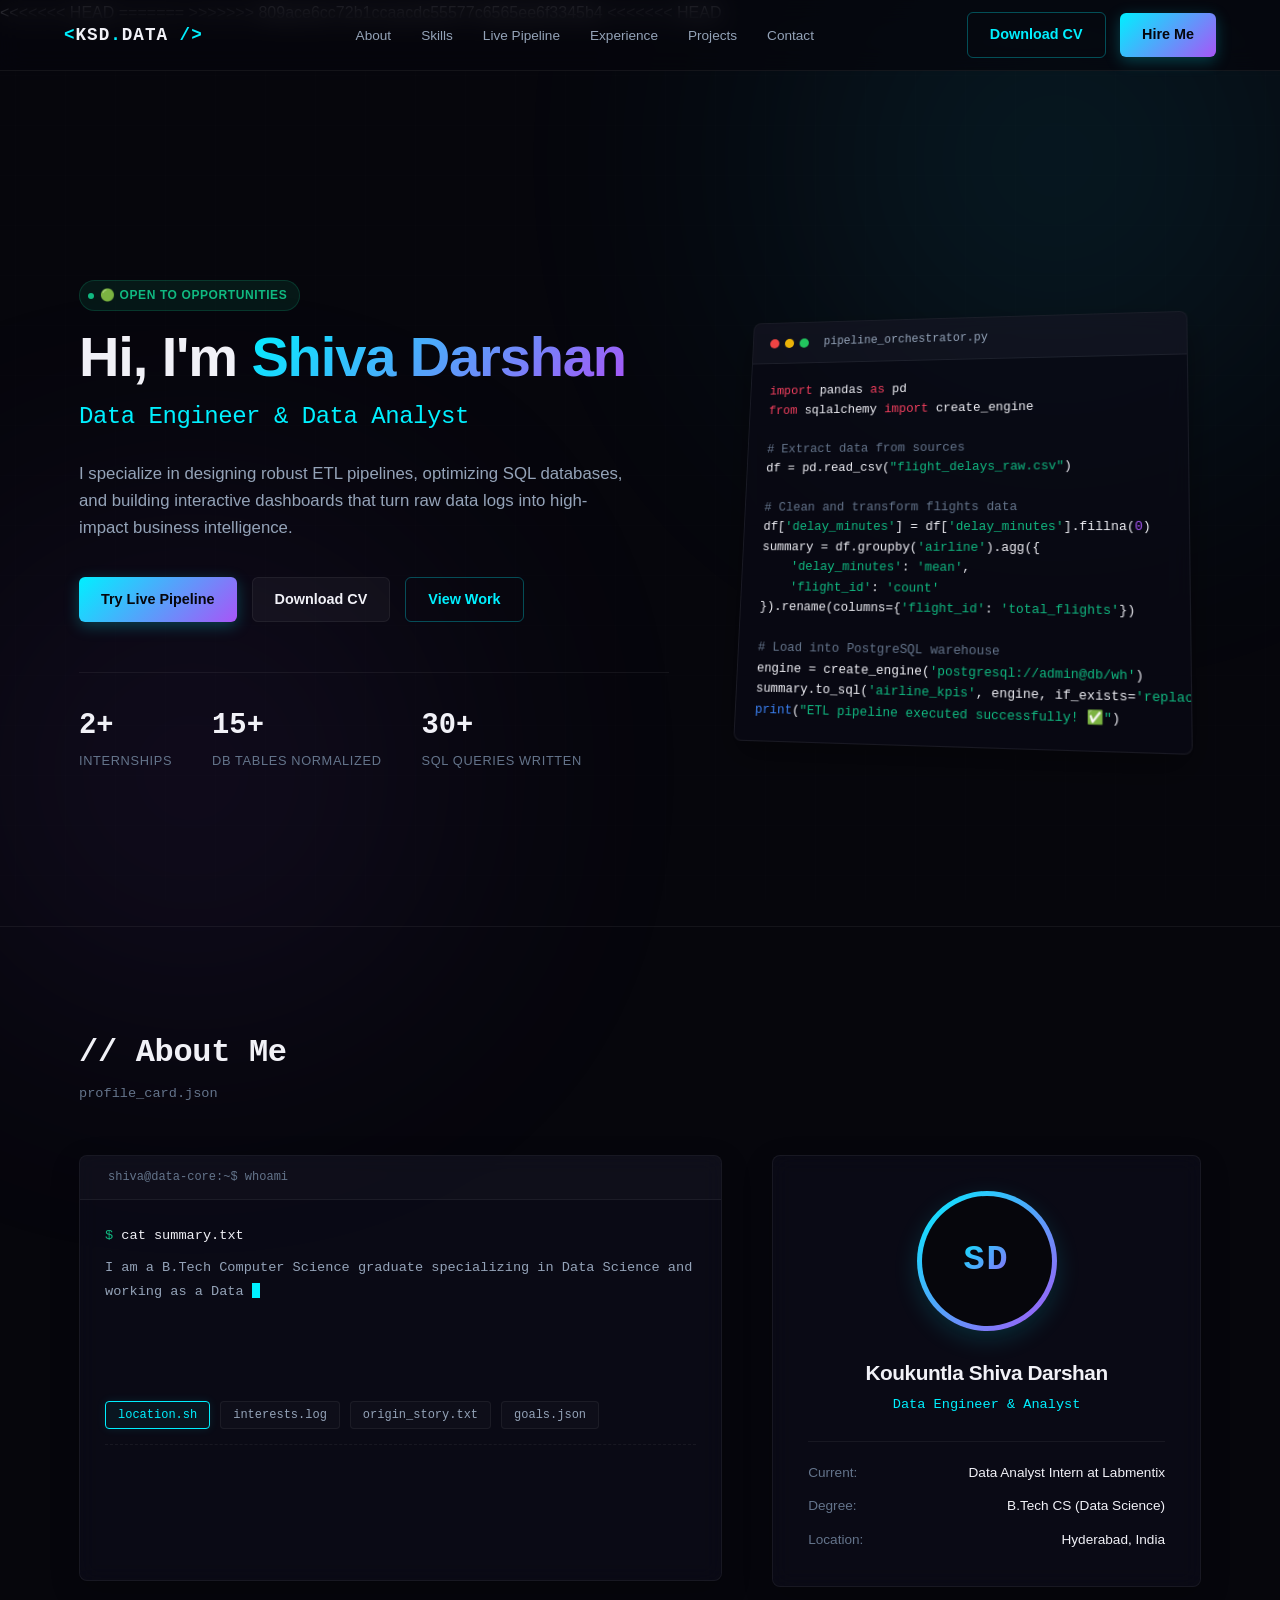
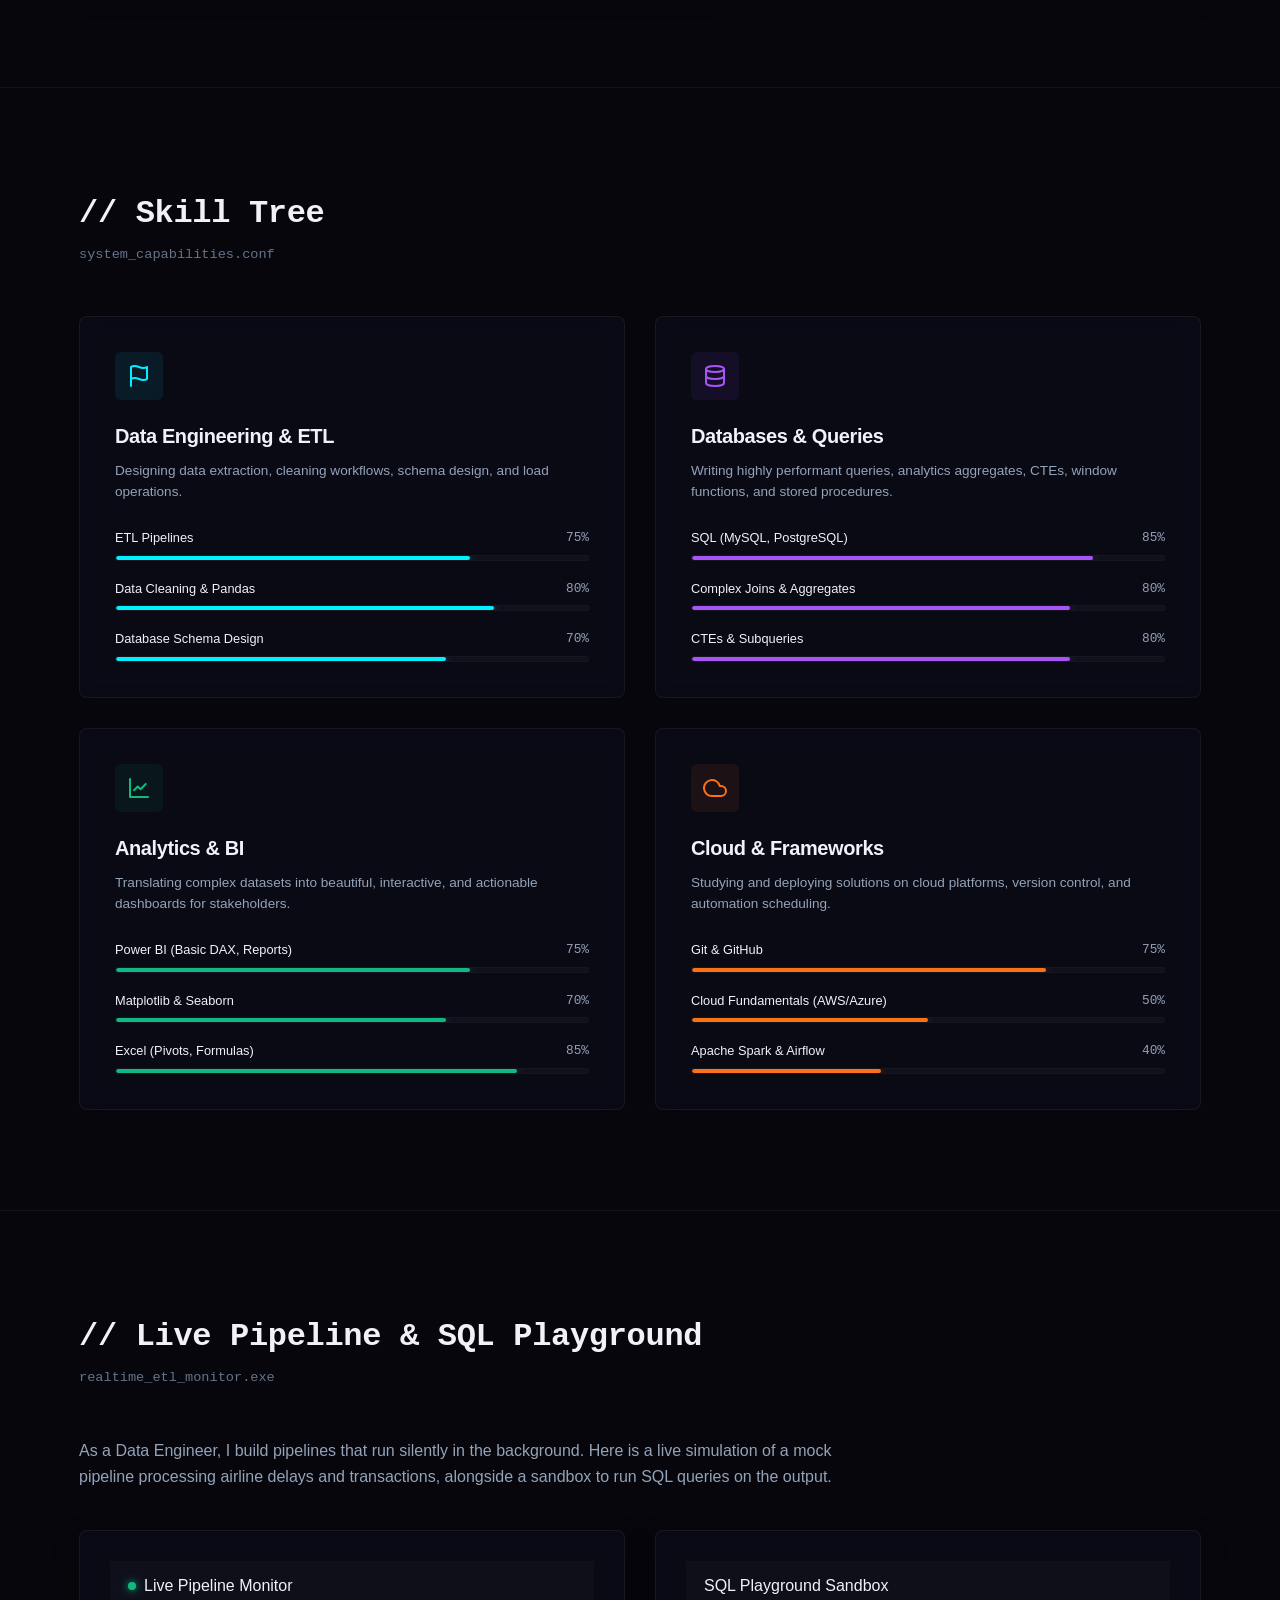
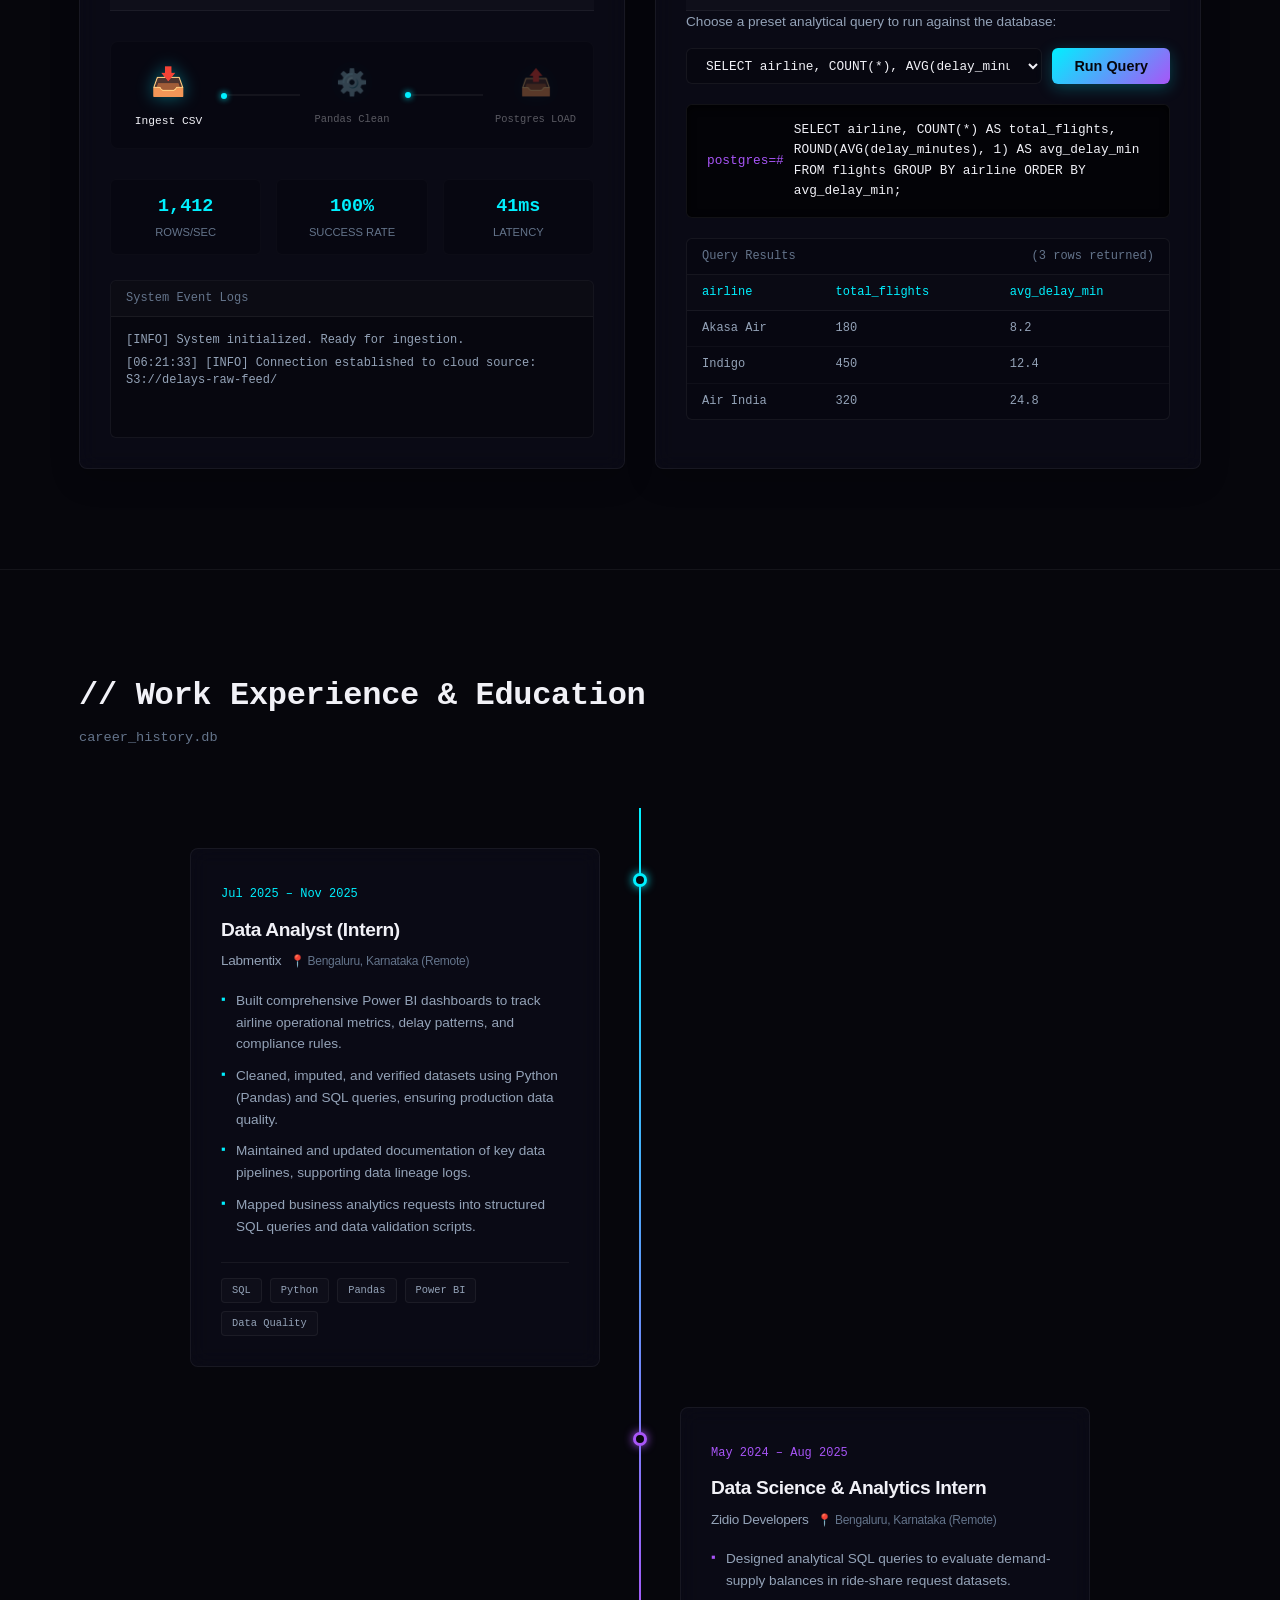
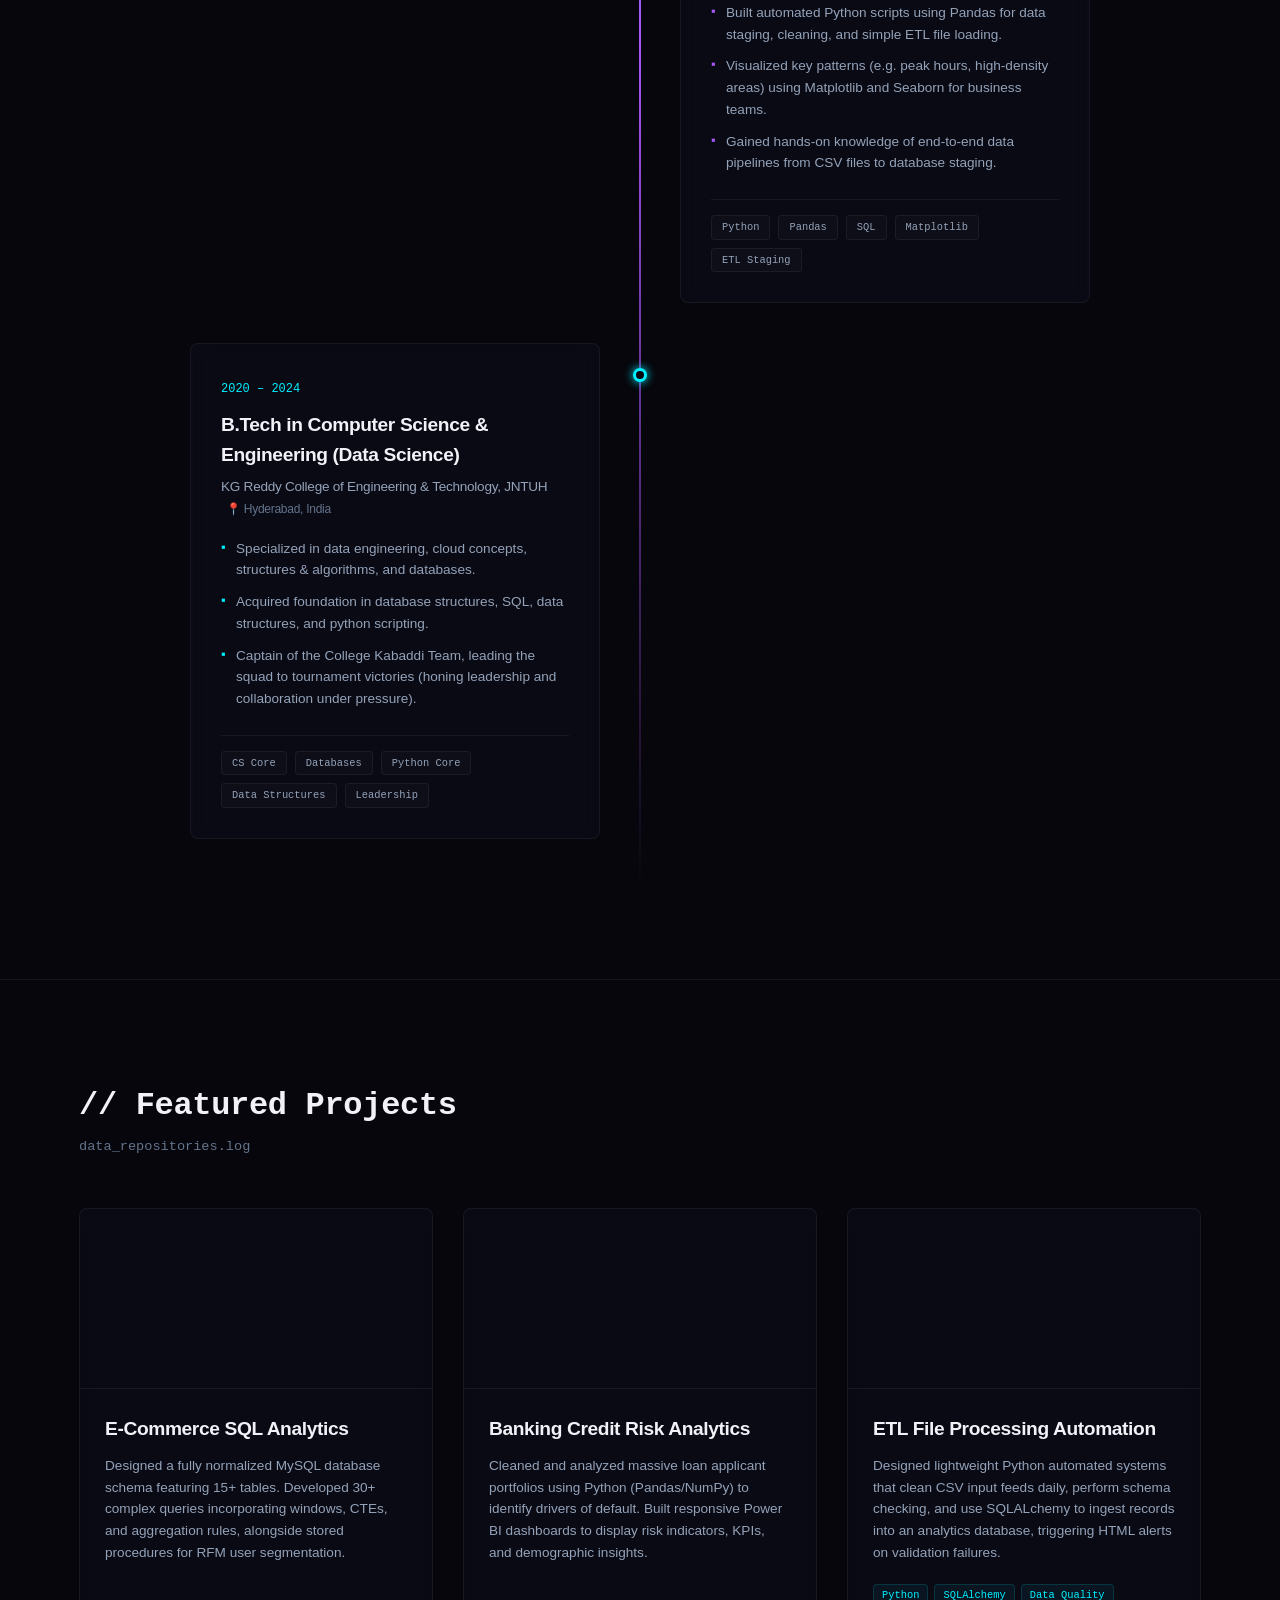
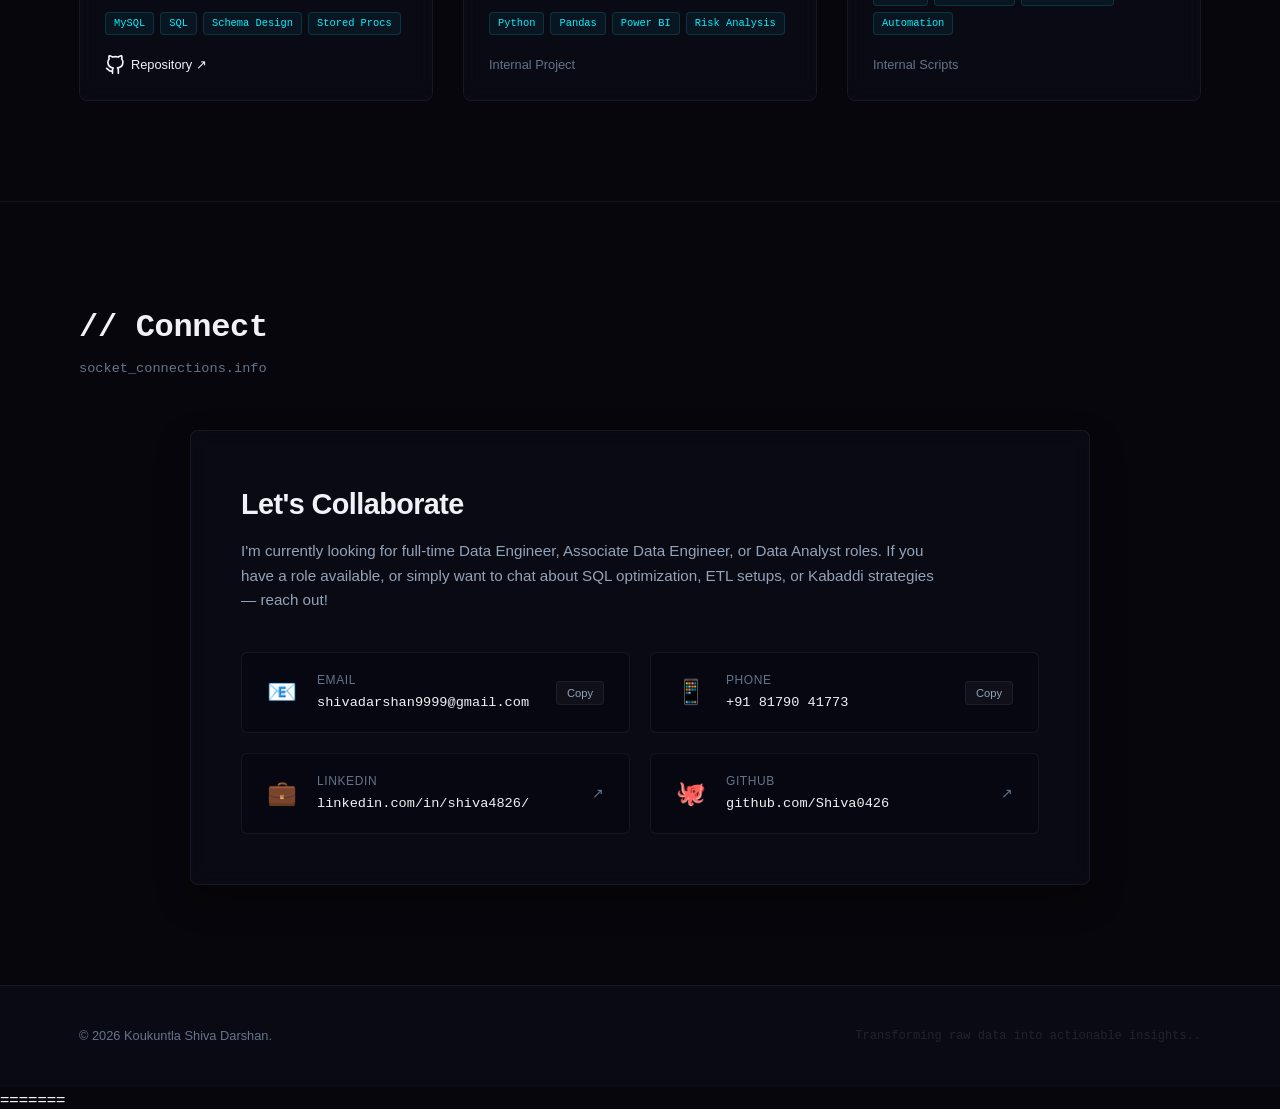
==== commit 49277a44: "Update portfolio with new design" ====
--- a/index.html
+++ b/index.html
@@ -74,7 +74,7 @@
         </ul>
       </nav>
       <div class="header-action">
-        <a href="https://drive.google.com/file/d/1cshLt15JW816uaiCVzZV6-NplMUFuGNp/view?usp=drive_link" target="_blank" rel="noopener noreferrer" class="btn btn-outline" style="margin-right: 10px;">Download CV</a>
+        <a href="https://drive.google.com/file/d/12Tts7yeHtabKhAf5nNI_RhiejJwIO19T/view?usp=drive_link" target="_blank" rel="noopener noreferrer" class="btn btn-outline" style="margin-right: 10px;">Download CV</a>
         <a href="mailto:shivadarshan9999@gmail.com" class="btn btn-primary">Hire Me</a>
       </div>
     </div>
@@ -99,7 +99,7 @@
           </p>
           <div class="hero-actions">
             <a href="#dashboard" class="btn btn-primary">Try Live Pipeline</a>
-            <a href="https://drive.google.com/file/d/1cshLt15JW816uaiCVzZV6-NplMUFuGNp/view?usp=drive_link" target="_blank" rel="noopener noreferrer" class="btn btn-secondary">Download CV</a>
+            <a href="https://drive.google.com/file/d/12Tts7yeHtabKhAf5nNI_RhiejJwIO19T/view?usp=drive_link" target="_blank" rel="noopener noreferrer" class="btn btn-secondary">Download CV</a>
             <a href="#projects" class="btn btn-outline">View Work</a>
           </div>
           <div class="hero-stats">
@@ -438,7 +438,7 @@
           <div class="timeline-item left">
             <div class="timeline-dot"></div>
             <div class="timeline-content">
-              <span class="timeline-date">Jul 2025 – Present</span>
+              <span class="timeline-date">Jul 2025 – Nov 2025</span>
               <h3 class="timeline-job-title">Data Analyst (Intern)</h3>
               <h4 class="timeline-company">Labmentix <span class="timeline-loc">📍 Bengaluru, Karnataka (Remote)</span></h4>
               <ul class="timeline-details">
